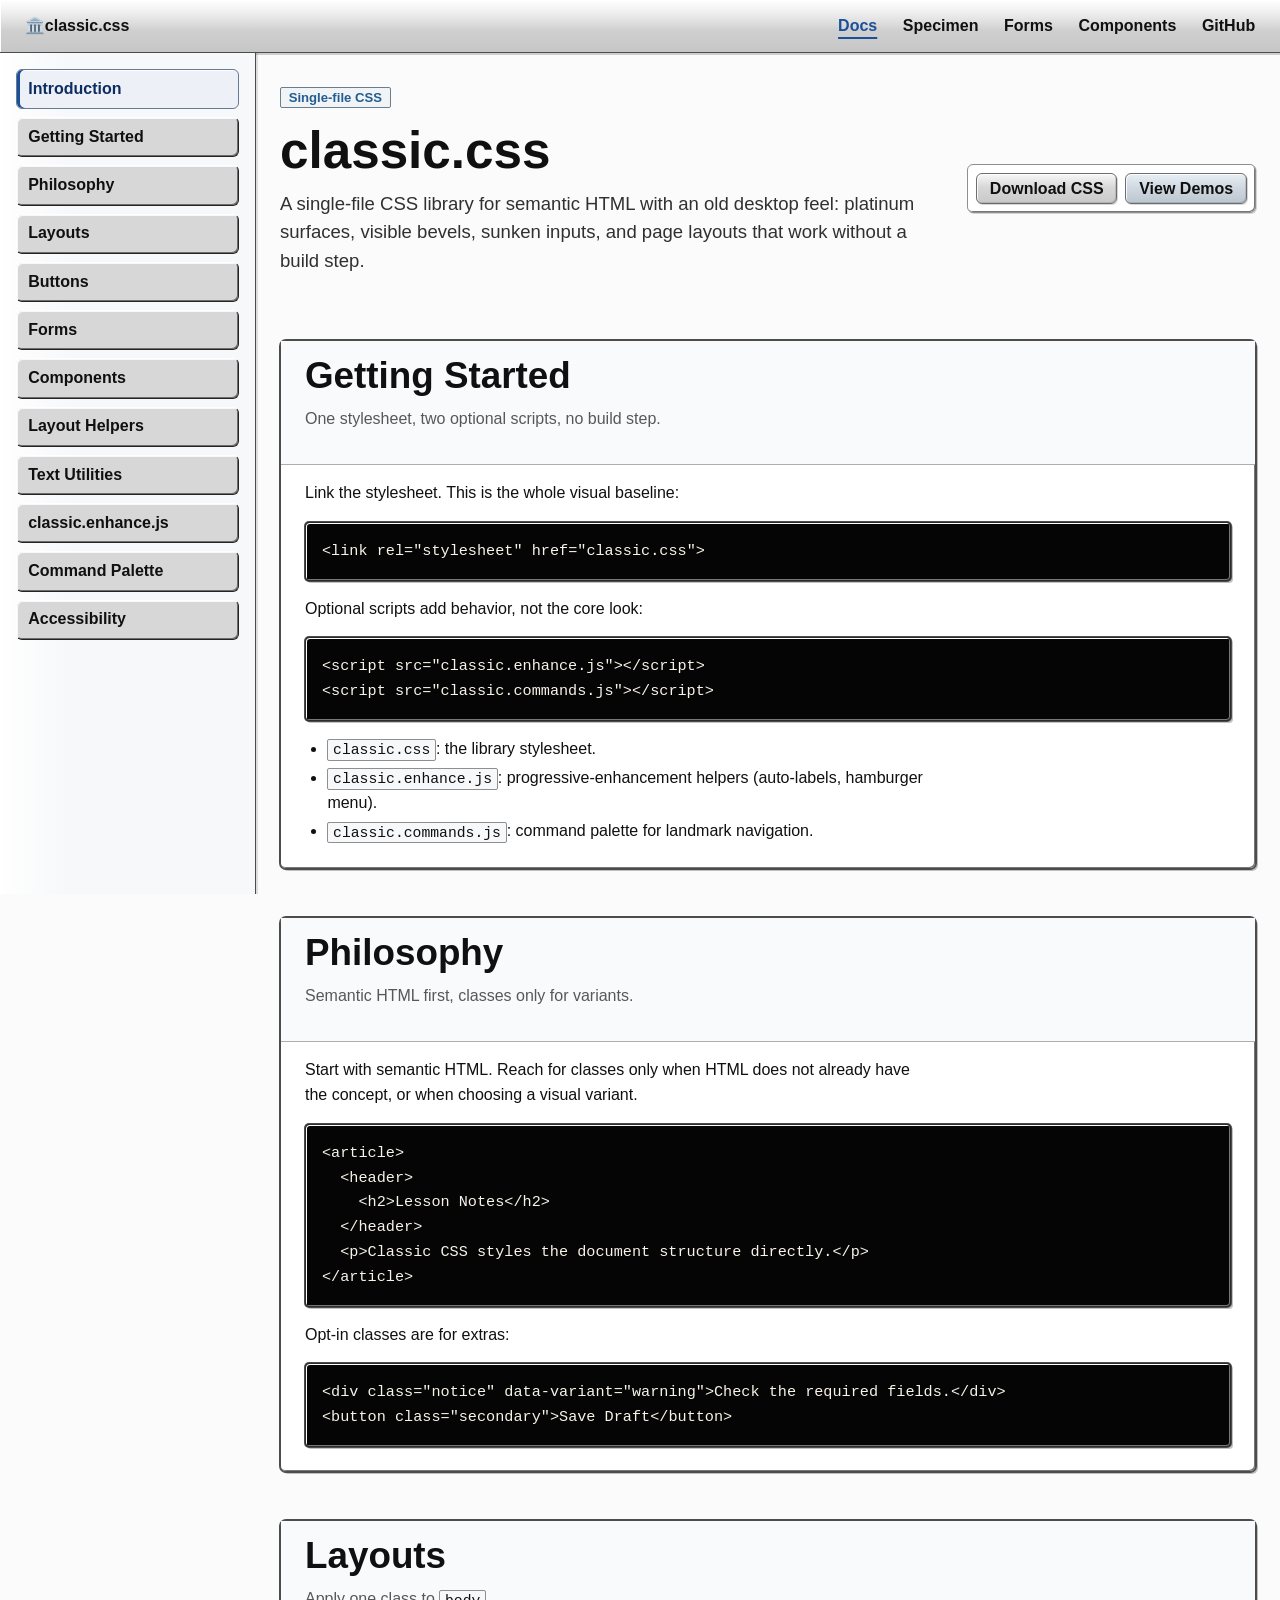
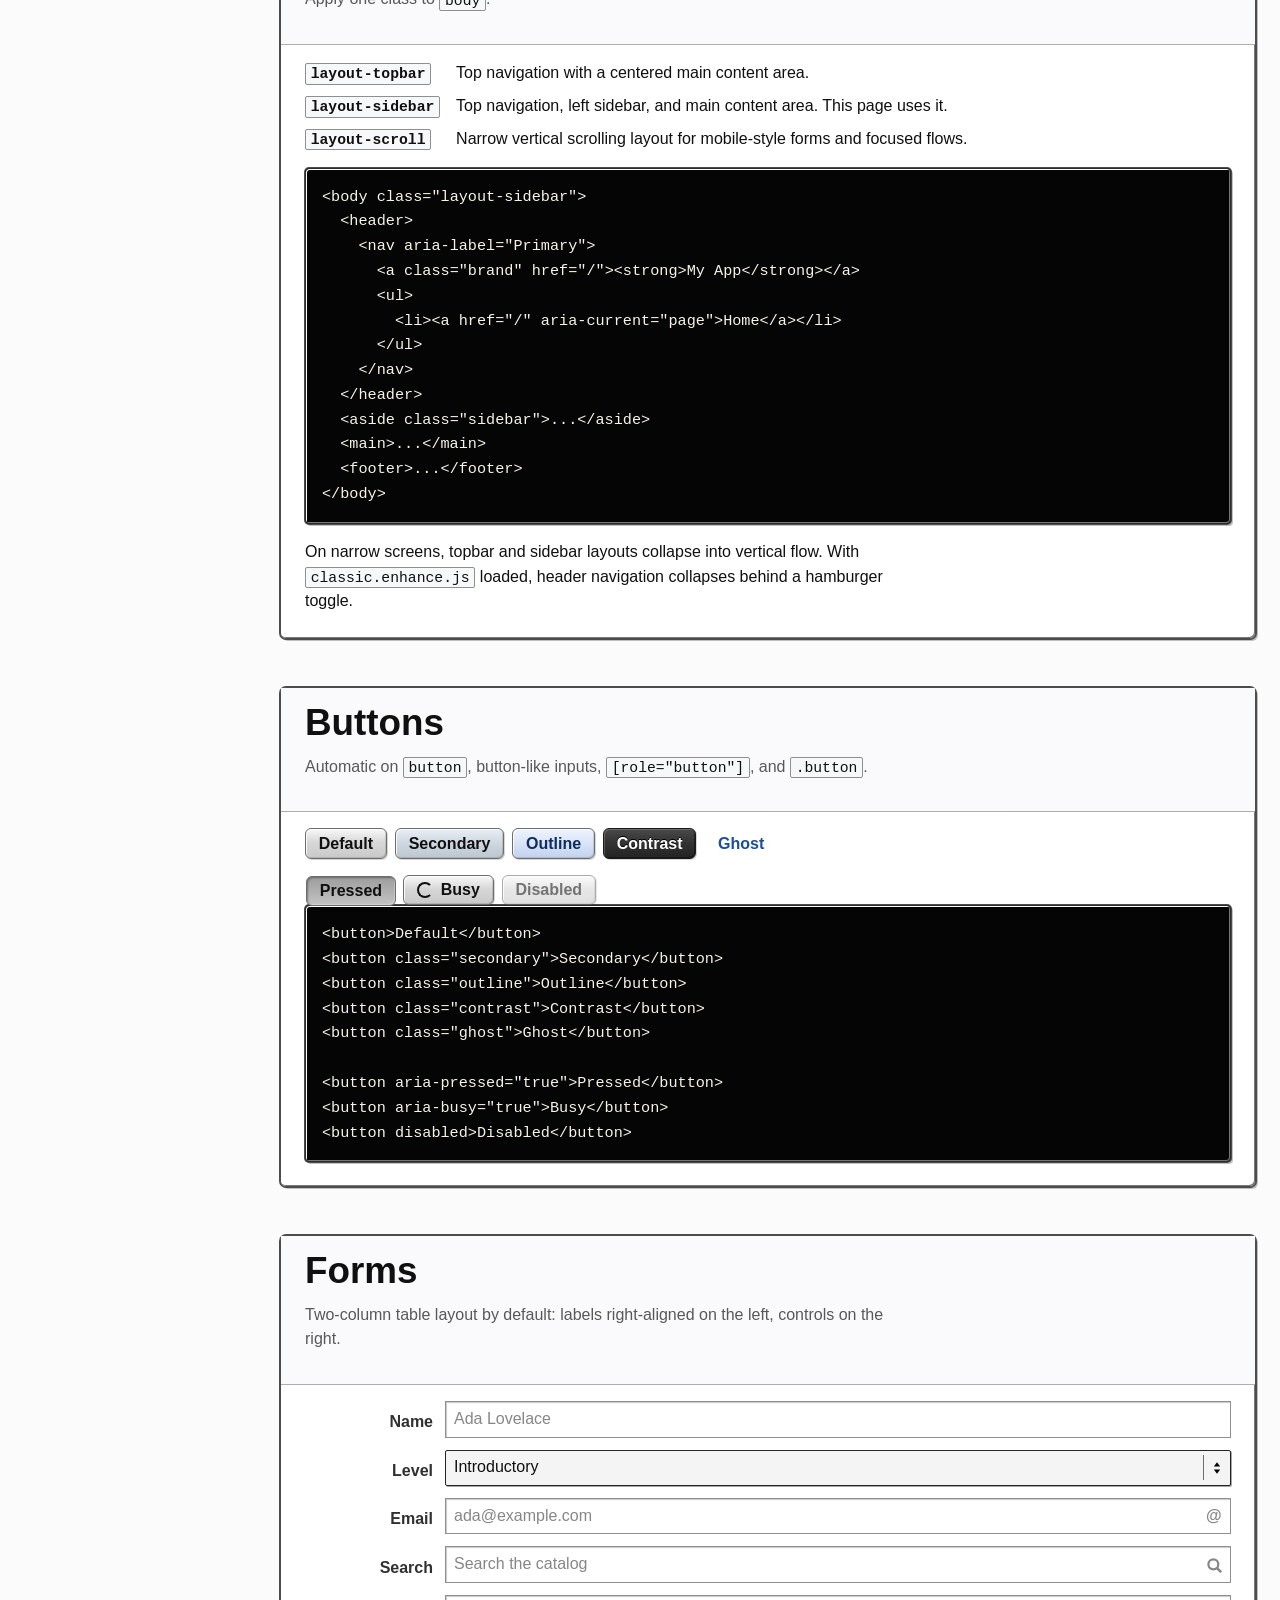
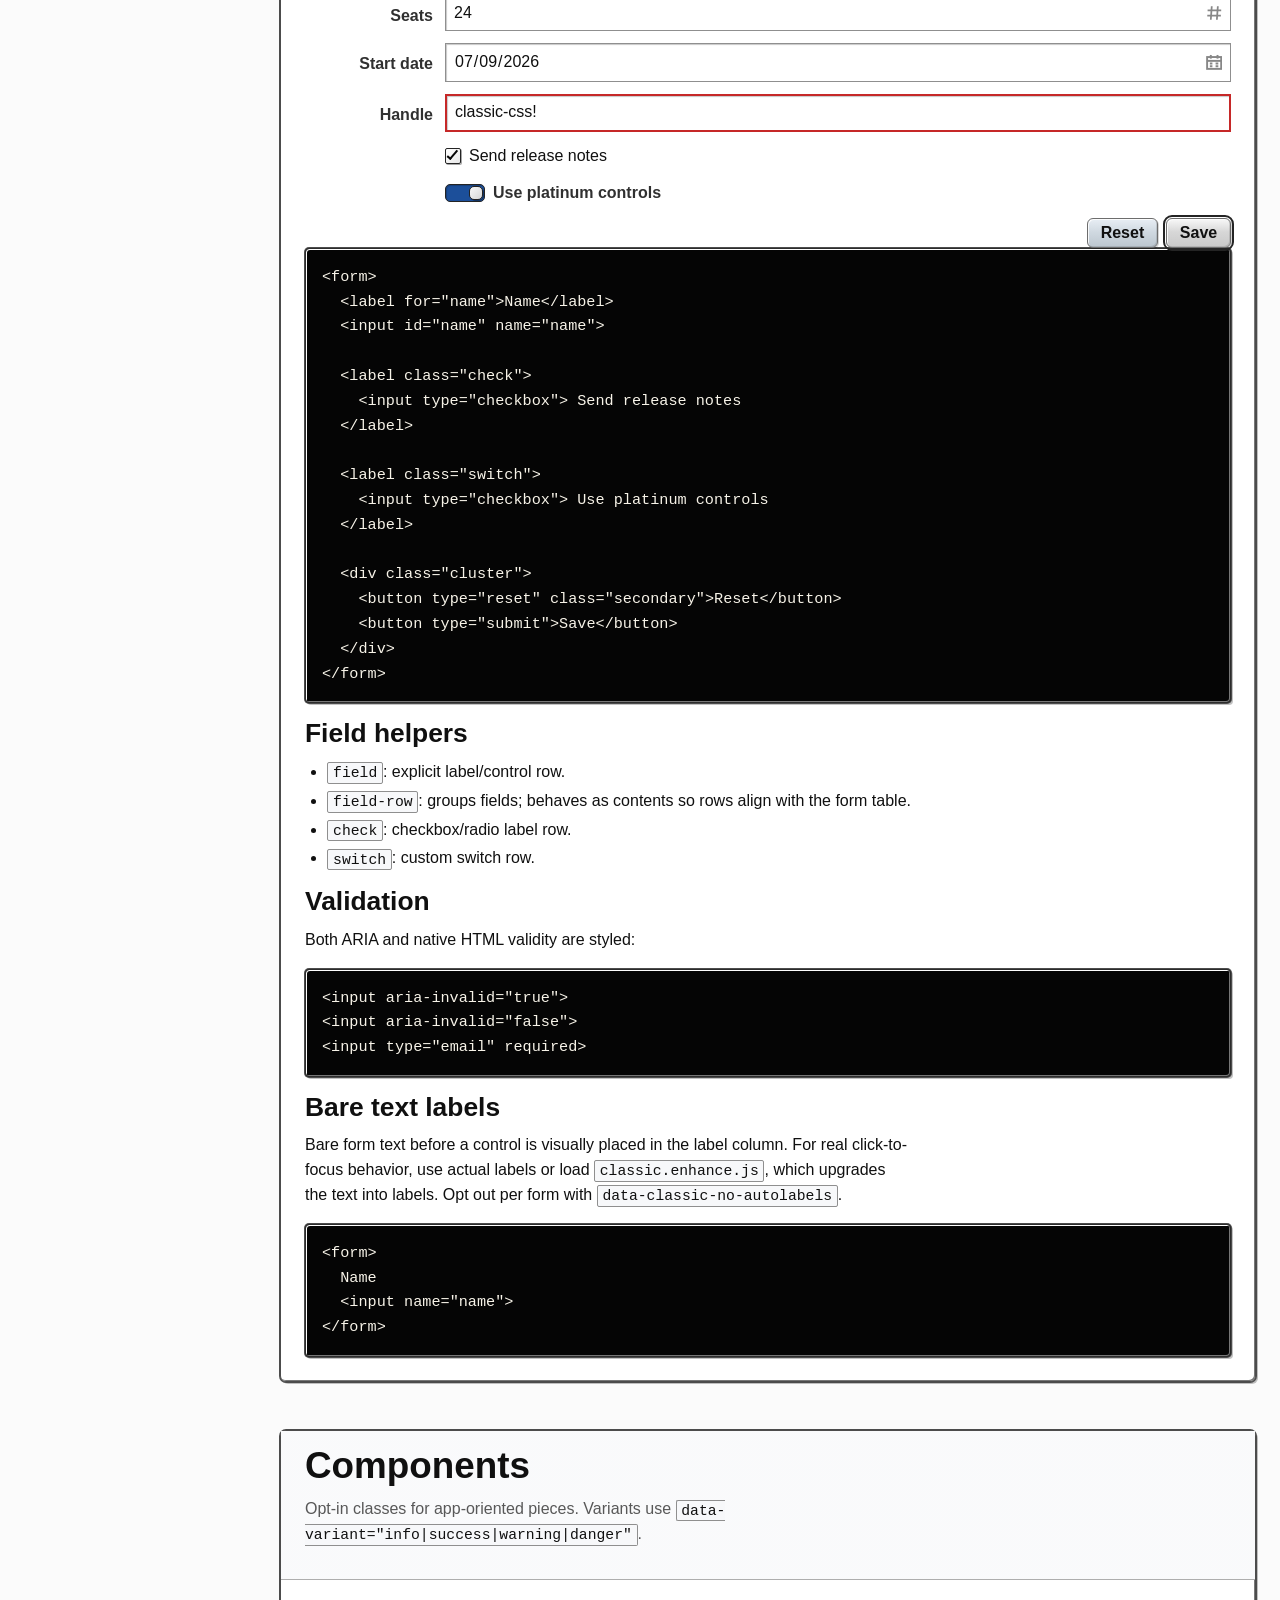
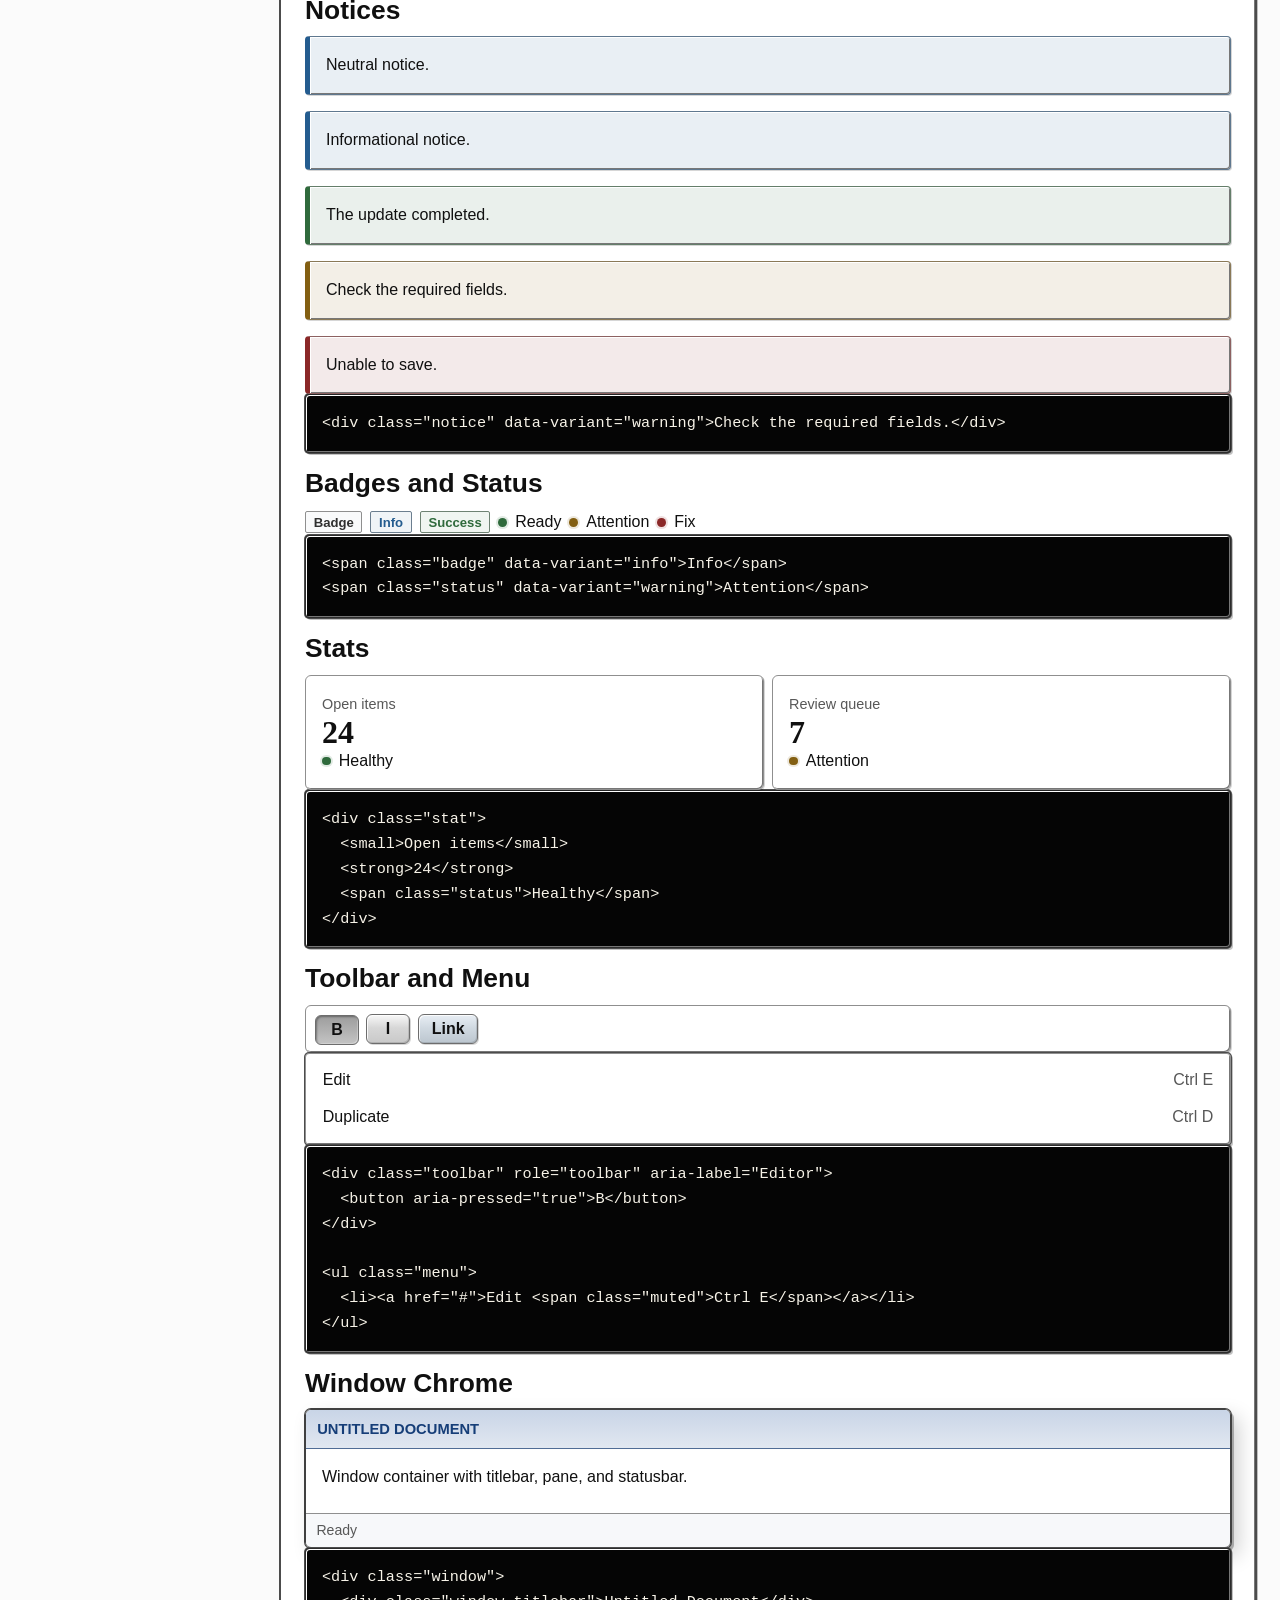
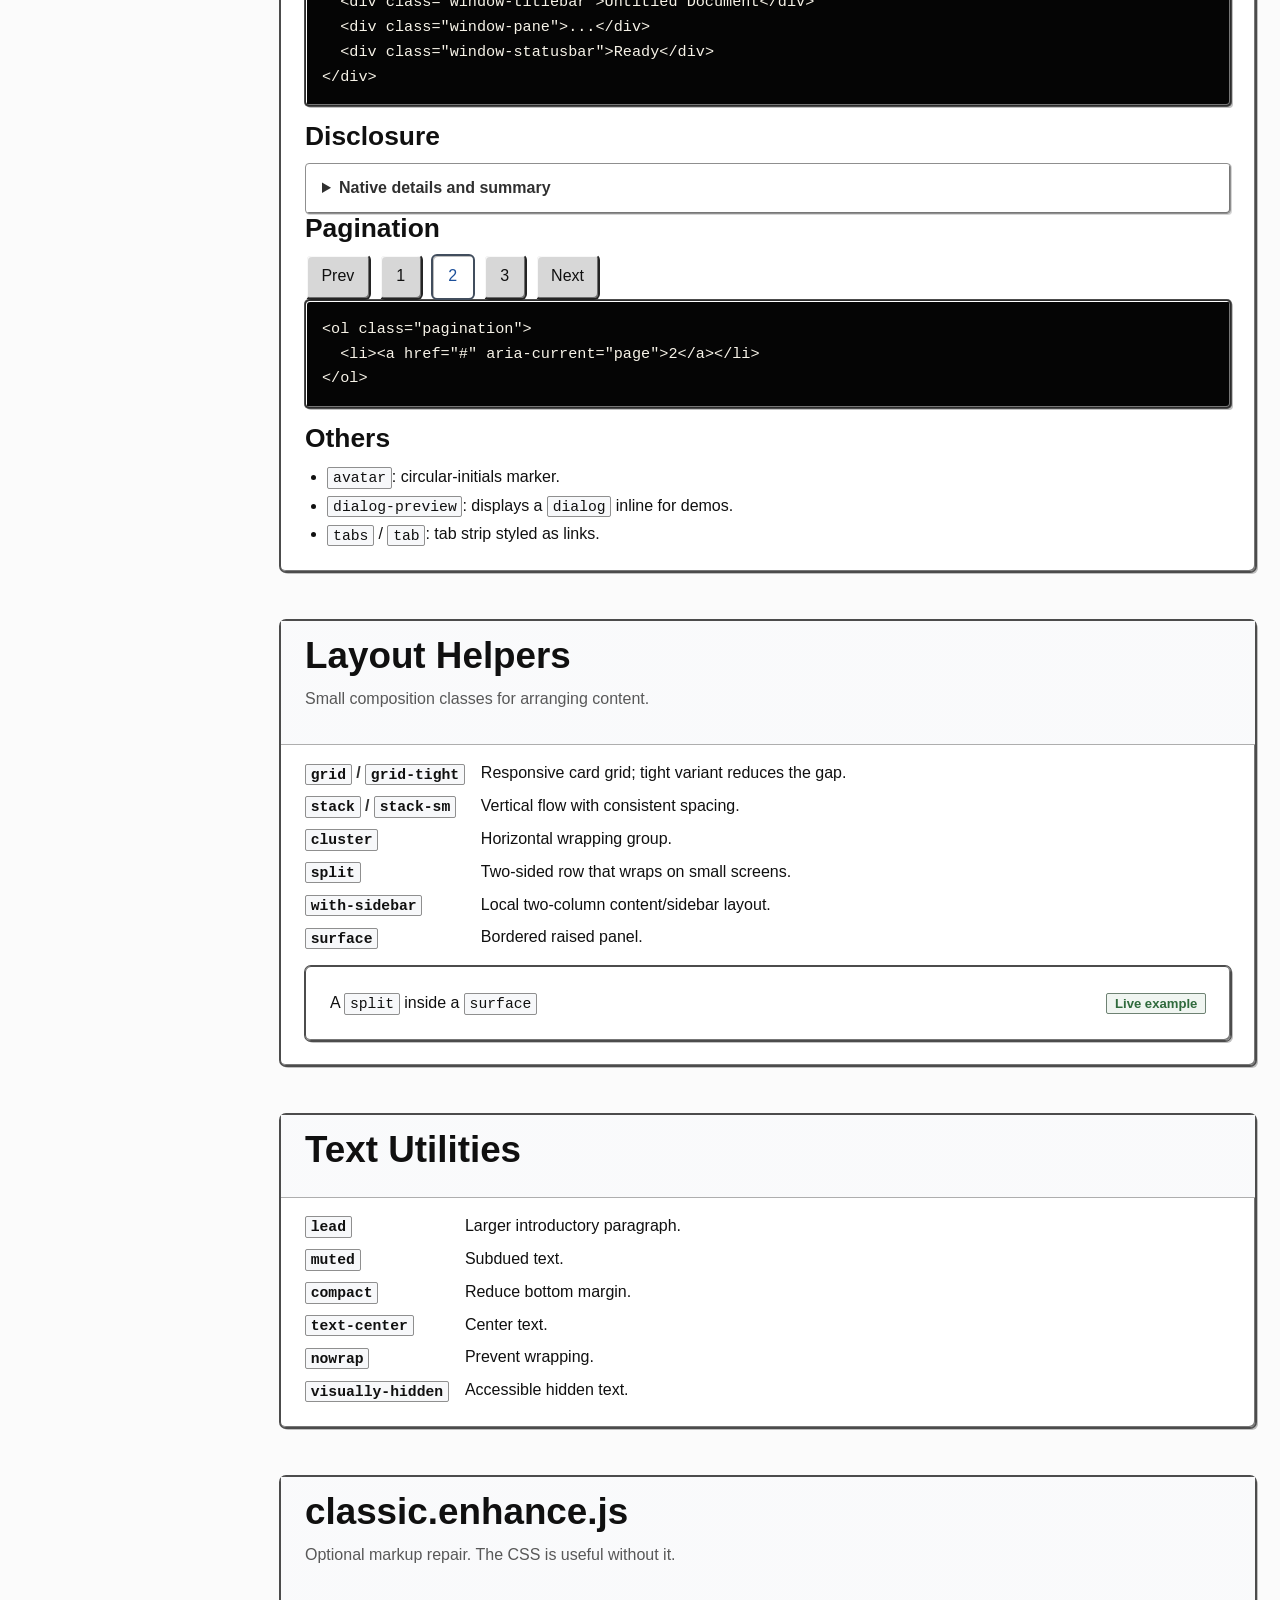
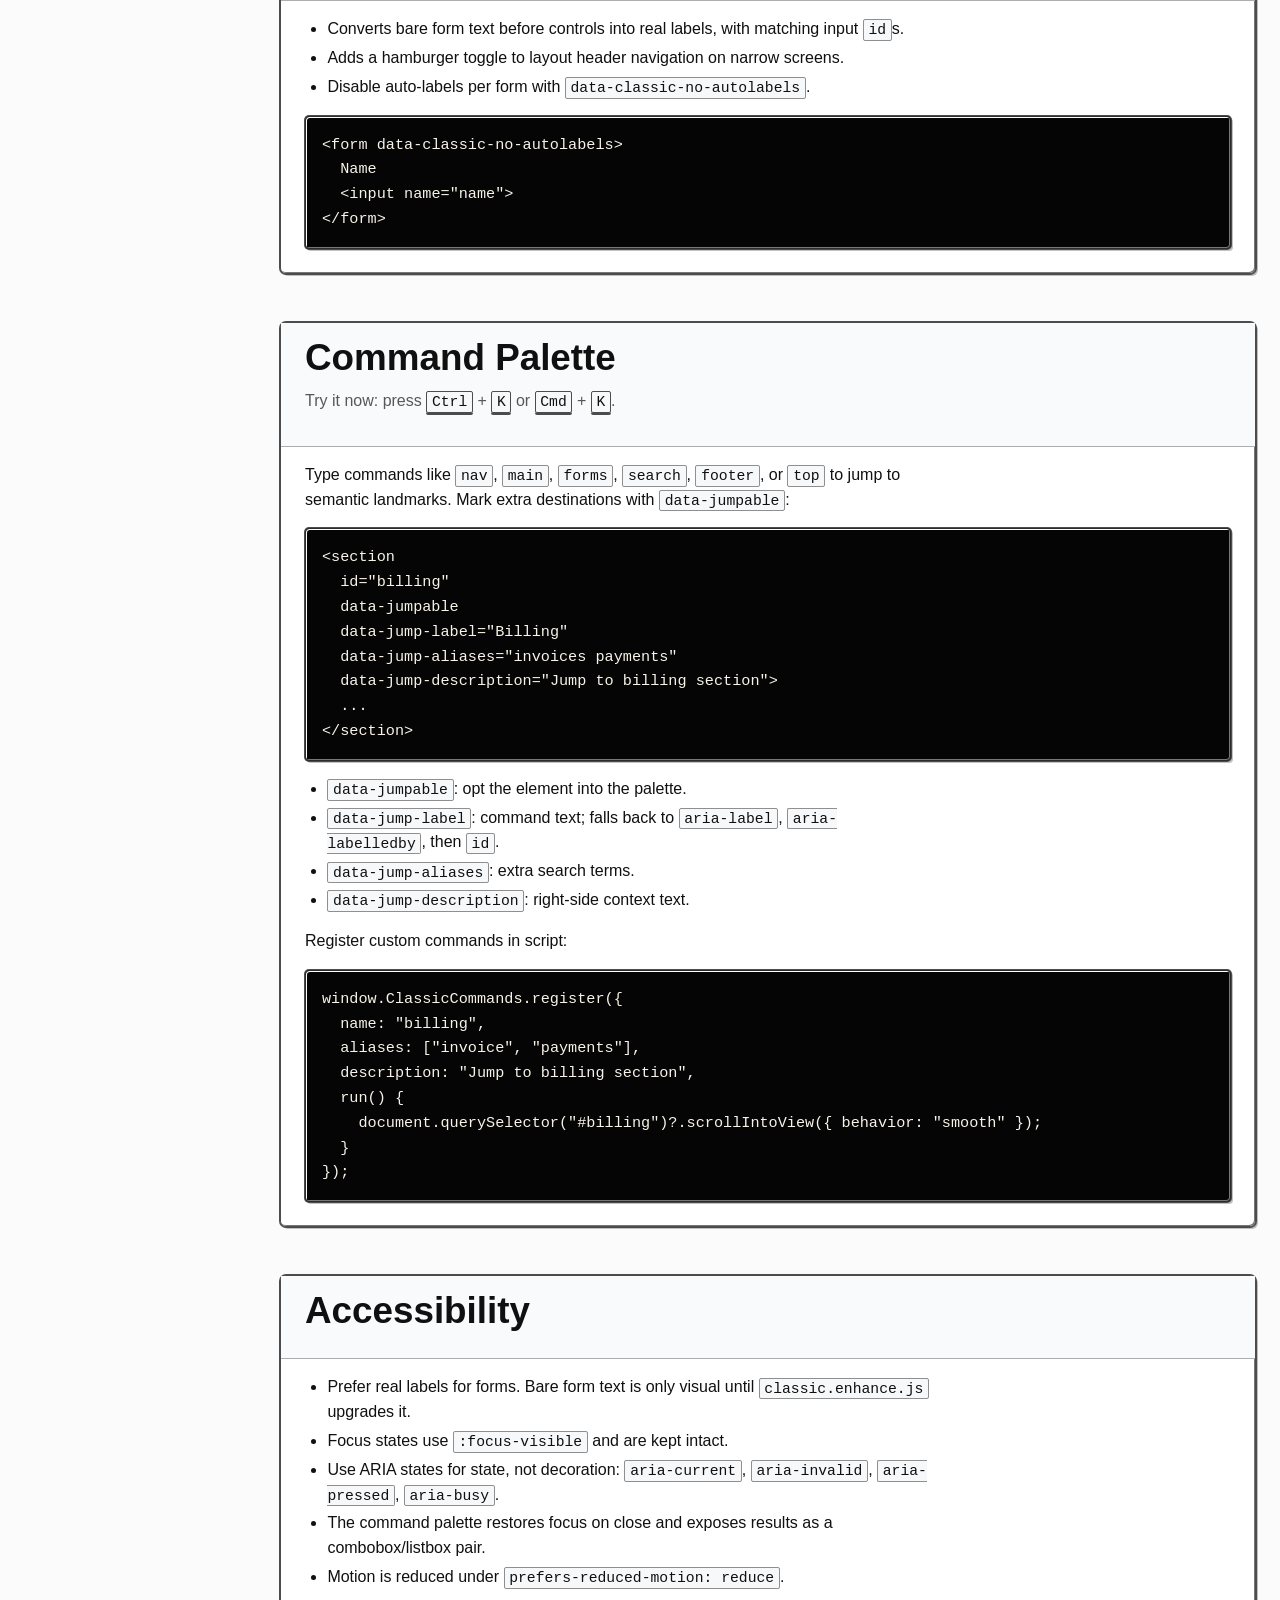
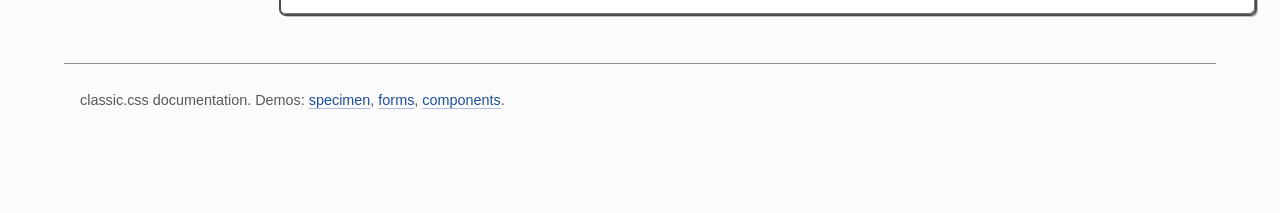
==== index.html @ 908dc692 "more form polish: button alignment + ring" ====
<!DOCTYPE html>
<html lang="en">
  <head>
    <meta charset="utf-8">
    <meta name="viewport" content="width=device-width, initial-scale=1">
    <title>classic.css - Documentation</title>
    <link rel="icon" href="data:image/svg+xml,<svg xmlns=%22http://www.w3.org/2000/svg%22 viewBox=%220 0 100 100%22><text y=%22.9em%22 font-size=%2290%22>🏛️</text></svg>">
    <link rel="stylesheet" href="classic.css">
  </head>
  <body class="layout-sidebar">
    <header>
      <nav aria-label="Primary">
        <a class="brand" href="index.html">🏛️ <strong>classic.css</strong></a>
        <ul>
          <li><a href="index.html" aria-current="page">Docs</a></li>
          <li><a href="demo/index.html">Specimen</a></li>
          <li><a href="demo/forms.html">Forms</a></li>
          <li><a href="demo/components.html">Components</a></li>
          <li><a href="https://github.com/msu/classic-css">GitHub</a></li>
        </ul>
      </nav>
    </header>

    <aside class="sidebar">
      <nav aria-label="Documentation sections">
        <ul>
          <li><a href="#intro-title" aria-current="page">Introduction</a></li>
          <li><a href="#getting-started">Getting Started</a></li>
          <li><a href="#philosophy">Philosophy</a></li>
          <li><a href="#layouts">Layouts</a></li>
          <li><a href="#buttons">Buttons</a></li>
          <li><a href="#forms">Forms</a></li>
          <li><a href="#components">Components</a></li>
          <li><a href="#helpers">Layout Helpers</a></li>
          <li><a href="#utilities">Text Utilities</a></li>
          <li><a href="#enhance">classic.enhance.js</a></li>
          <li><a href="#commands">Command Palette</a></li>
          <li><a href="#accessibility">Accessibility</a></li>
        </ul>
      </nav>
    </aside>

    <main>
      <section class="split" aria-labelledby="intro-title" data-jumpable data-jump-label="Introduction" data-jump-aliases="intro overview">
        <div>
          <p class="badge" data-variant="info">Single-file CSS</p>
          <h1 id="intro-title">classic.css</h1>
          <p class="lead">A single-file CSS library for semantic HTML with an old desktop feel: platinum surfaces, visible bevels, sunken inputs, and page layouts that work without a build step.</p>
        </div>
        <div class="toolbar" role="group" aria-label="Quick links">
          <a href="classic.css" class="button" download>Download CSS</a>
          <a href="demo/index.html" class="button secondary">View Demos</a>
        </div>
      </section>

      <article id="getting-started" data-jumpable data-jump-label="Getting started" data-jump-aliases="install usage setup">
        <header>
          <h2>Getting Started</h2>
          <p class="muted">One stylesheet, two optional scripts, no build step.</p>
        </header>
        <p>Link the stylesheet. This is the whole visual baseline:</p>
        <pre><code>&lt;link rel="stylesheet" href="classic.css"&gt;</code></pre>
        <p>Optional scripts add behavior, not the core look:</p>
        <pre><code>&lt;script src="classic.enhance.js"&gt;&lt;/script&gt;
&lt;script src="classic.commands.js"&gt;&lt;/script&gt;</code></pre>
        <ul>
          <li><code>classic.css</code>: the library stylesheet.</li>
          <li><code>classic.enhance.js</code>: progressive-enhancement helpers (auto-labels, hamburger menu).</li>
          <li><code>classic.commands.js</code>: command palette for landmark navigation.</li>
        </ul>
      </article>

      <article id="philosophy" data-jumpable data-jump-label="Philosophy" data-jump-aliases="semantic markup goals">
        <header>
          <h2>Philosophy</h2>
          <p class="muted">Semantic HTML first, classes only for variants.</p>
        </header>
        <p>Start with semantic HTML. Reach for classes only when HTML does not already have the concept, or when choosing a visual variant.</p>
        <pre><code>&lt;article&gt;
  &lt;header&gt;
    &lt;h2&gt;Lesson Notes&lt;/h2&gt;
  &lt;/header&gt;
  &lt;p&gt;Classic CSS styles the document structure directly.&lt;/p&gt;
&lt;/article&gt;</code></pre>
        <p>Opt-in classes are for extras:</p>
        <pre><code>&lt;div class="notice" data-variant="warning"&gt;Check the required fields.&lt;/div&gt;
&lt;button class="secondary"&gt;Save Draft&lt;/button&gt;</code></pre>
      </article>

      <article id="layouts" data-jumpable data-jump-label="Layouts" data-jump-aliases="topbar sidebar scroll shells">
        <header>
          <h2>Layouts</h2>
          <p class="muted">Apply one class to <code>body</code>.</p>
        </header>
        <dl>
          <dt><code>layout-topbar</code></dt>
          <dd>Top navigation with a centered main content area.</dd>
          <dt><code>layout-sidebar</code></dt>
          <dd>Top navigation, left sidebar, and main content area. This page uses it.</dd>
          <dt><code>layout-scroll</code></dt>
          <dd>Narrow vertical scrolling layout for mobile-style forms and focused flows.</dd>
        </dl>
        <pre><code>&lt;body class="layout-sidebar"&gt;
  &lt;header&gt;
    &lt;nav aria-label="Primary"&gt;
      &lt;a class="brand" href="/"&gt;&lt;strong&gt;My App&lt;/strong&gt;&lt;/a&gt;
      &lt;ul&gt;
        &lt;li&gt;&lt;a href="/" aria-current="page"&gt;Home&lt;/a&gt;&lt;/li&gt;
      &lt;/ul&gt;
    &lt;/nav&gt;
  &lt;/header&gt;
  &lt;aside class="sidebar"&gt;...&lt;/aside&gt;
  &lt;main&gt;...&lt;/main&gt;
  &lt;footer&gt;...&lt;/footer&gt;
&lt;/body&gt;</code></pre>
        <p>On narrow screens, topbar and sidebar layouts collapse into vertical flow. With <code>classic.enhance.js</code> loaded, header navigation collapses behind a hamburger toggle.</p>
      </article>

      <article id="buttons" data-jumpable data-jump-label="Buttons" data-jump-aliases="button variants states">
        <header>
          <h2>Buttons</h2>
          <p class="muted">Automatic on <code>button</code>, button-like inputs, <code>[role="button"]</code>, and <code>.button</code>.</p>
        </header>
        <div class="stack">
          <div class="cluster">
            <button type="button">Default</button>
            <button type="button" class="secondary">Secondary</button>
            <button type="button" class="outline">Outline</button>
            <button type="button" class="contrast">Contrast</button>
            <button type="button" class="ghost">Ghost</button>
          </div>
          <div class="cluster">
            <button type="button" aria-pressed="true">Pressed</button>
            <button type="button" aria-busy="true">Busy</button>
            <button type="button" disabled>Disabled</button>
          </div>
        </div>
        <pre><code>&lt;button&gt;Default&lt;/button&gt;
&lt;button class="secondary"&gt;Secondary&lt;/button&gt;
&lt;button class="outline"&gt;Outline&lt;/button&gt;
&lt;button class="contrast"&gt;Contrast&lt;/button&gt;
&lt;button class="ghost"&gt;Ghost&lt;/button&gt;

&lt;button aria-pressed="true"&gt;Pressed&lt;/button&gt;
&lt;button aria-busy="true"&gt;Busy&lt;/button&gt;
&lt;button disabled&gt;Disabled&lt;/button&gt;</code></pre>
      </article>

      <article id="forms" data-jumpable data-jump-label="Forms" data-jump-aliases="inputs labels validation">
        <header>
          <h2>Forms</h2>
          <p class="muted">Two-column table layout by default: labels right-aligned on the left, controls on the right.</p>
        </header>
        <form action="#" method="get">
          <label for="doc-name">Name</label>
          <input id="doc-name" name="doc-name" type="text" placeholder="Ada Lovelace">

          <label for="doc-level">Level</label>
          <select id="doc-level" name="doc-level">
            <option>Introductory</option>
            <option>Advanced</option>
          </select>

          <label for="doc-email">Email</label>
          <input id="doc-email" name="doc-email" type="email" placeholder="ada@example.com">

          <label for="doc-search">Search</label>
          <input id="doc-search" name="doc-search" type="search" placeholder="Search the catalog">

          <label for="doc-seats">Seats</label>
          <input id="doc-seats" name="doc-seats" type="number" min="1" max="120" value="24">

          <label for="doc-start">Start date</label>
          <input id="doc-start" name="doc-start" type="date" value="2026-07-09">

          <label for="doc-handle">Handle</label>
          <input id="doc-handle" name="doc-handle" type="text" value="classic-css!" aria-invalid="true">

          <label class="check">
            <input type="checkbox" checked>
            Send release notes
          </label>

          <label class="switch">
            <input type="checkbox" checked>
            Use platinum controls
          </label>

          <div class="cluster">
            <button type="reset" class="secondary">Reset</button>
            <button type="submit">Save</button>
          </div>
        </form>
        <pre><code>&lt;form&gt;
  &lt;label for="name"&gt;Name&lt;/label&gt;
  &lt;input id="name" name="name"&gt;

  &lt;label class="check"&gt;
    &lt;input type="checkbox"&gt; Send release notes
  &lt;/label&gt;

  &lt;label class="switch"&gt;
    &lt;input type="checkbox"&gt; Use platinum controls
  &lt;/label&gt;

  &lt;div class="cluster"&gt;
    &lt;button type="reset" class="secondary"&gt;Reset&lt;/button&gt;
    &lt;button type="submit"&gt;Save&lt;/button&gt;
  &lt;/div&gt;
&lt;/form&gt;</code></pre>
        <h3>Field helpers</h3>
        <ul>
          <li><code>field</code>: explicit label/control row.</li>
          <li><code>field-row</code>: groups fields; behaves as contents so rows align with the form table.</li>
          <li><code>check</code>: checkbox/radio label row.</li>
          <li><code>switch</code>: custom switch row.</li>
        </ul>
        <h3>Validation</h3>
        <p>Both ARIA and native HTML validity are styled:</p>
        <pre><code>&lt;input aria-invalid="true"&gt;
&lt;input aria-invalid="false"&gt;
&lt;input type="email" required&gt;</code></pre>
        <h3>Bare text labels</h3>
        <p>Bare form text before a control is visually placed in the label column. For real click-to-focus behavior, use actual labels or load <code>classic.enhance.js</code>, which upgrades the text into labels. Opt out per form with <code>data-classic-no-autolabels</code>.</p>
        <pre><code>&lt;form&gt;
  Name
  &lt;input name="name"&gt;
&lt;/form&gt;</code></pre>
      </article>

      <article id="components" data-jumpable data-jump-label="Components" data-jump-aliases="notices badges menus windows">
        <header>
          <h2>Components</h2>
          <p class="muted">Opt-in classes for app-oriented pieces. Variants use <code>data-variant="info|success|warning|danger"</code>.</p>
        </header>

        <h3>Notices</h3>
        <div class="stack">
          <div class="notice">Neutral notice.</div>
          <div class="notice" data-variant="info">Informational notice.</div>
          <div class="notice" data-variant="success">The update completed.</div>
          <div class="notice" data-variant="warning">Check the required fields.</div>
          <div class="notice" data-variant="danger">Unable to save.</div>
        </div>
        <pre><code>&lt;div class="notice" data-variant="warning"&gt;Check the required fields.&lt;/div&gt;</code></pre>

        <h3>Badges and Status</h3>
        <div class="cluster">
          <span class="badge">Badge</span>
          <span class="badge" data-variant="info">Info</span>
          <span class="badge" data-variant="success">Success</span>
          <span class="status">Ready</span>
          <span class="status" data-variant="warning">Attention</span>
          <span class="status" data-variant="danger">Fix</span>
        </div>
        <pre><code>&lt;span class="badge" data-variant="info"&gt;Info&lt;/span&gt;
&lt;span class="status" data-variant="warning"&gt;Attention&lt;/span&gt;</code></pre>

        <h3>Stats</h3>
        <div class="grid grid-tight">
          <div class="stat">
            <small>Open items</small>
            <strong>24</strong>
            <span class="status">Healthy</span>
          </div>
          <div class="stat">
            <small>Review queue</small>
            <strong>7</strong>
            <span class="status" data-variant="warning">Attention</span>
          </div>
        </div>
        <pre><code>&lt;div class="stat"&gt;
  &lt;small&gt;Open items&lt;/small&gt;
  &lt;strong&gt;24&lt;/strong&gt;
  &lt;span class="status"&gt;Healthy&lt;/span&gt;
&lt;/div&gt;</code></pre>

        <h3>Toolbar and Menu</h3>
        <div class="toolbar" role="toolbar" aria-label="Example toolbar">
          <button type="button" aria-pressed="true">B</button>
          <button type="button">I</button>
          <button type="button" class="secondary">Link</button>
        </div>
        <ul class="menu">
          <li><a href="#components">Edit <span class="muted">Ctrl E</span></a></li>
          <li><a href="#components">Duplicate <span class="muted">Ctrl D</span></a></li>
        </ul>
        <pre><code>&lt;div class="toolbar" role="toolbar" aria-label="Editor"&gt;
  &lt;button aria-pressed="true"&gt;B&lt;/button&gt;
&lt;/div&gt;

&lt;ul class="menu"&gt;
  &lt;li&gt;&lt;a href="#"&gt;Edit &lt;span class="muted"&gt;Ctrl E&lt;/span&gt;&lt;/a&gt;&lt;/li&gt;
&lt;/ul&gt;</code></pre>

        <h3>Window Chrome</h3>
        <div class="window">
          <div class="window-titlebar">Untitled Document</div>
          <div class="window-pane">
            <p class="compact">Window container with titlebar, pane, and statusbar.</p>
          </div>
          <div class="window-statusbar">Ready</div>
        </div>
        <pre><code>&lt;div class="window"&gt;
  &lt;div class="window-titlebar"&gt;Untitled Document&lt;/div&gt;
  &lt;div class="window-pane"&gt;...&lt;/div&gt;
  &lt;div class="window-statusbar"&gt;Ready&lt;/div&gt;
&lt;/div&gt;</code></pre>

        <h3>Disclosure</h3>
        <details>
          <summary>Native details and summary</summary>
          <p>No classes needed.</p>
        </details>

        <h3>Pagination</h3>
        <nav aria-label="Pagination example">
          <ol class="pagination">
            <li><a href="#components">Prev</a></li>
            <li><a href="#components">1</a></li>
            <li><a href="#components" aria-current="page">2</a></li>
            <li><a href="#components">3</a></li>
            <li><a href="#components">Next</a></li>
          </ol>
        </nav>
        <pre><code>&lt;ol class="pagination"&gt;
  &lt;li&gt;&lt;a href="#" aria-current="page"&gt;2&lt;/a&gt;&lt;/li&gt;
&lt;/ol&gt;</code></pre>

        <h3>Others</h3>
        <ul>
          <li><code>avatar</code>: circular-initials marker.</li>
          <li><code>dialog-preview</code>: displays a <code>dialog</code> inline for demos.</li>
          <li><code>tabs</code> / <code>tab</code>: tab strip styled as links.</li>
        </ul>
      </article>

      <article id="helpers" data-jumpable data-jump-label="Layout helpers" data-jump-aliases="grid stack cluster split surface">
        <header>
          <h2>Layout Helpers</h2>
          <p class="muted">Small composition classes for arranging content.</p>
        </header>
        <dl>
          <dt><code>grid</code> / <code>grid-tight</code></dt>
          <dd>Responsive card grid; tight variant reduces the gap.</dd>
          <dt><code>stack</code> / <code>stack-sm</code></dt>
          <dd>Vertical flow with consistent spacing.</dd>
          <dt><code>cluster</code></dt>
          <dd>Horizontal wrapping group.</dd>
          <dt><code>split</code></dt>
          <dd>Two-sided row that wraps on small screens.</dd>
          <dt><code>with-sidebar</code></dt>
          <dd>Local two-column content/sidebar layout.</dd>
          <dt><code>surface</code></dt>
          <dd>Bordered raised panel.</dd>
        </dl>
        <div class="split surface">
          <span>A <code>split</code> inside a <code>surface</code></span>
          <span class="badge" data-variant="success">Live example</span>
        </div>
      </article>

      <article id="utilities" data-jumpable data-jump-label="Text utilities" data-jump-aliases="lead muted compact hidden">
        <header>
          <h2>Text Utilities</h2>
        </header>
        <dl>
          <dt><code>lead</code></dt>
          <dd>Larger introductory paragraph.</dd>
          <dt><code>muted</code></dt>
          <dd>Subdued text.</dd>
          <dt><code>compact</code></dt>
          <dd>Reduce bottom margin.</dd>
          <dt><code>text-center</code></dt>
          <dd>Center text.</dd>
          <dt><code>nowrap</code></dt>
          <dd>Prevent wrapping.</dd>
          <dt><code>visually-hidden</code></dt>
          <dd>Accessible hidden text.</dd>
        </dl>
      </article>

      <article id="enhance" data-jumpable data-jump-label="Enhance script" data-jump-aliases="autolabels hamburger enhance">
        <header>
          <h2>classic.enhance.js</h2>
          <p class="muted">Optional markup repair. The CSS is useful without it.</p>
        </header>
        <ul>
          <li>Converts bare form text before controls into real labels, with matching input <code>id</code>s.</li>
          <li>Adds a hamburger toggle to layout header navigation on narrow screens.</li>
          <li>Disable auto-labels per form with <code>data-classic-no-autolabels</code>.</li>
        </ul>
        <pre><code>&lt;form data-classic-no-autolabels&gt;
  Name
  &lt;input name="name"&gt;
&lt;/form&gt;</code></pre>
      </article>

      <article id="commands" data-jumpable data-jump-label="Command palette" data-jump-aliases="ctrl+k jump commands">
        <header>
          <h2>Command Palette</h2>
          <p class="muted">Try it now: press <kbd>Ctrl</kbd> + <kbd>K</kbd> or <kbd>Cmd</kbd> + <kbd>K</kbd>.</p>
        </header>
        <p>Type commands like <code>nav</code>, <code>main</code>, <code>forms</code>, <code>search</code>, <code>footer</code>, or <code>top</code> to jump to semantic landmarks. Mark extra destinations with <code>data-jumpable</code>:</p>
        <pre><code>&lt;section
  id="billing"
  data-jumpable
  data-jump-label="Billing"
  data-jump-aliases="invoices payments"
  data-jump-description="Jump to billing section"&gt;
  ...
&lt;/section&gt;</code></pre>
        <ul>
          <li><code>data-jumpable</code>: opt the element into the palette.</li>
          <li><code>data-jump-label</code>: command text; falls back to <code>aria-label</code>, <code>aria-labelledby</code>, then <code>id</code>.</li>
          <li><code>data-jump-aliases</code>: extra search terms.</li>
          <li><code>data-jump-description</code>: right-side context text.</li>
        </ul>
        <p>Register custom commands in script:</p>
        <pre><code>window.ClassicCommands.register({
  name: "billing",
  aliases: ["invoice", "payments"],
  description: "Jump to billing section",
  run() {
    document.querySelector("#billing")?.scrollIntoView({ behavior: "smooth" });
  }
});</code></pre>
      </article>

      <article id="accessibility" data-jumpable data-jump-label="Accessibility" data-jump-aliases="aria focus motion">
        <header>
          <h2>Accessibility</h2>
        </header>
        <ul>
          <li>Prefer real labels for forms. Bare form text is only visual until <code>classic.enhance.js</code> upgrades it.</li>
          <li>Focus states use <code>:focus-visible</code> and are kept intact.</li>
          <li>Use ARIA states for state, not decoration: <code>aria-current</code>, <code>aria-invalid</code>, <code>aria-pressed</code>, <code>aria-busy</code>.</li>
          <li>The command palette restores focus on close and exposes results as a combobox/listbox pair.</li>
          <li>Motion is reduced under <code>prefers-reduced-motion: reduce</code>.</li>
        </ul>
      </article>
    </main>

    <footer>
      <small>classic.css documentation. Demos: <a href="demo/index.html">specimen</a>, <a href="demo/forms.html">forms</a>, <a href="demo/components.html">components</a>.</small>
    </footer>

    <script src="classic.enhance.js"></script>
    <script src="classic.commands.js"></script>
  </body>
</html>
---- classic.css ----
/* Cascade order: browser cleanup, design tokens, semantic defaults, layout shells, components, utilities. */
@layer reset, theme, base, layout, components, utilities;

@layer reset {

    /* Box model and media defaults */
    *,
    *::before,
    *::after {
        box-sizing: border-box;
    }

    html {
        min-height: 100%;
        text-size-adjust: 100%;
    }

    body {
        min-height: 100vh;
        margin: 0;
    }

    img,
    picture,
    svg,
    video,
    canvas {
        display: block;
        max-width: 100%;
    }

    input,
    button,
    textarea,
    select {
        font: inherit;
    }

    button,
    summary,
    select,
    input[type="checkbox"],
    input[type="radio"],
    input[type="range"] {
        cursor: pointer;
    }

    /* Jump targets leave room around classic page chrome. */
    :target {
        scroll-margin-block: 6rem;
    }

    [data-jumpable] {
        scroll-margin-block: 6rem;
    }
}

@layer theme {
    :root {
        color-scheme: light;

        /* Typography */
        --font-sans: "Segoe UI", Tahoma, Arial, sans-serif;
        --font-serif: "Palatino Linotype", Palatino, "Book Antiqua", serif;
        --font-mono: "SFMono-Regular", Consolas, "Liberation Mono", Menlo, monospace;

        /* Core surfaces and text */
        --background: #fbfbfb;
        --background-accent: #f0f1f2;
        --surface: #ffffff;
        --surface-2: #f7f8fa;
        --surface-3: #eef1f4;
        --text: #101010;
        --muted: #585858;
        --muted-strong: #303030;
        --border: #8f8f8f;
        --border-strong: #4c4c4c;

        /* Semantic accents */
        --primary: #1c4f9a;
        --primary-hover: #143f80;
        --primary-active: #0d2d61;
        --primary-text: #ffffff;
        --accent: #8a3a24;
        --accent-soft: #ece0d8;
        --success: #2f6a3c;
        --warning: #835f12;
        --danger: #8b2828;
        --info: #245c8f;

        /* Classic bevel chrome */
        --highlight: #ffffff;
        --lowlight: #777777;
        --button-face: #d7d7d7;
        --button-face-light: #f8f8f8;
        --button-face-hover: #e4e4e4;
        --button-face-mid: #c9c9c9;
        --button-face-dark: #9d9d9d;
        --button-edge: #242424;
        --button-groove: #6d6d6d;
        --button-secondary-face: #c9d1d8;
        --button-secondary-face-hover: #d7e0e7;
        --button-secondary-face-pressed: #b7c0c8;
        --button-secondary-edge: #4d5963;
        --button-secondary-highlight: #f7fbff;
        --button-blue-face: #dce7fb;
        --button-blue-mid: #9db7e3;
        --button-blue-dark: #5b7eb8;
        --terminal-bg: #050505;
        --terminal-border: #2c2c2c;
        --terminal-text: #f7f3e8;

        /* Interaction and elevation */
        --focus: #1c4f9a;
        --invalid: #c62828;
        --valid: #2e7d32;
        --selection: rgba(28, 79, 154, 0.18);
        --shadow-color: rgba(0, 0, 0, 0.28);
        --shadow-tight:
            1px 1px 0 var(--highlight) inset,
            -1px -1px 0 var(--lowlight) inset,
            1px 1px 0 rgba(0, 0, 0, 0.16);
        --shadow-raised:
            1px 1px 0 var(--highlight) inset,
            -1px -1px 0 var(--lowlight) inset,
            0 0 0 1px var(--border-strong),
            2px 2px 0 rgba(0, 0, 0, 0.24);
        --shadow-pressed:
            1px 1px 2px rgba(0, 0, 0, 0.44) inset,
            -1px -1px 0 var(--highlight) inset;

        /* Radii */
        --radius-1: 2px;
        --radius-2: 4px;
        --radius-3: 6px;
        --radius-4: 10px;

        /* Spacing scale */
        --space-1: 0.25rem;
        --space-2: 0.5rem;
        --space-3: 0.75rem;
        --space-4: 1rem;
        --space-5: 1.5rem;
        --space-6: 2rem;
        --space-7: 3rem;
        --space-8: 4rem;

        /* Layout and control dimensions */
        --container: 72rem;
        --container-narrow: 46rem;
        --container-wide: 88rem;
        --measure: 68ch;
        --control-height: 2.55rem;
        --line-height: 1.55;

        /* Elevation aliases for opt-in surfaces */
        --surface-elev-2: linear-gradient(180deg, color-mix(in srgb, var(--surface) 88%, var(--highlight)), var(--surface));
        --surface-elev-3: linear-gradient(180deg, color-mix(in srgb, var(--surface) 78%, var(--highlight)), var(--surface-2));
        --elev-border-2: var(--border-strong);
        --elev-border-3: color-mix(in srgb, var(--border-strong) 84%, #000000);
        --elev-shadow-2: var(--shadow-raised);
        --elev-shadow-3:
            1px 1px 0 var(--highlight) inset,
            -1px -1px 0 var(--lowlight) inset,
            0 0 0 1px var(--elev-border-3),
            3px 3px 0 rgba(0, 0, 0, 0.26),
            8px 8px 20px rgba(0, 0, 0, 0.18);
    }

}

@layer base {

    /* Page canvas */
    body {
        background: var(--background);
        color: var(--text);
        font-family: var(--font-sans);
        font-size: 1rem;
        line-height: var(--line-height);
        text-rendering: optimizeLegibility;
    }

    ::selection {
        background: var(--selection);
    }

    body>header,
    body>main,
    body>footer {
        width: min(100% - 2rem, var(--container));
        margin-inline: auto;
    }

    body>header {
        padding-block: var(--space-5) var(--space-4);
    }

    body>main {
        padding-block: var(--space-5) var(--space-7);
    }

    body>footer {
        border-top: 1px solid var(--border);
        color: var(--muted);
        padding-block: var(--space-5);
    }

    main>*+* {
        margin-top: var(--space-7);
    }

    /* Typography */
    h1,
    h2,
    h3,
    h4,
    h5,
    h6 {
        color: var(--text);
        font-family: var(--font-sans);
        font-weight: 700;
        letter-spacing: 0;
        line-height: 1.08;
        margin: 0 0 var(--space-3);
        text-wrap: balance;
    }

    h1 {
        font-size: 2.35rem;
    }

    h2 {
        font-size: 1.75rem;
    }

    h3 {
        font-size: 1.35rem;
    }

    h4 {
        font-size: 1.08rem;
    }

    h5,
    h6 {
        font-family: var(--font-sans);
        font-size: 1rem;
        text-transform: uppercase;
    }

    @media (min-width: 48rem) {

        h1 {
            font-size: 3.2rem;
            line-height: 1.04;
        }

        h2 {
            font-size: 2.3rem;
            line-height: 1.04;
        }

        h3 {
            font-size: 1.65rem;
        }

        h4 {
            font-size: 1.25rem;
        }
    }

    p,
    ol,
    ul,
    dl,
    blockquote,
    pre,
    table,
    figure {
        margin-block: 0 var(--space-4);
    }

    p,
    li,
    dd {
        max-width: var(--measure);
    }

    /* Inline text */
    a {
        color: var(--primary);
        text-decoration-color: color-mix(in srgb, var(--primary) 35%, transparent);
        text-decoration-thickness: 0.08em;
        text-underline-offset: 0.18em;
    }

    a:visited {
        color: color-mix(in srgb, var(--primary) 62%, var(--accent));
        text-decoration-color: color-mix(in srgb, var(--primary) 24%, var(--accent));
    }

    a:hover {
        color: var(--primary-hover);
        text-decoration-color: currentColor;
    }

    strong {
        color: var(--text);
        font-weight: 700;
    }

    small,
    figcaption {
        color: var(--muted);
        font-size: 0.9rem;
    }

    mark {
        background: var(--accent-soft);
        border-radius: var(--radius-1);
        color: var(--text);
        padding: 0.08em 0.22em;
    }

    hr {
        border: 0;
        border-top: 1px solid var(--border);
        margin-block: var(--space-6);
    }

    /* Blocks and code */
    blockquote {
        background: color-mix(in srgb, var(--surface) 84%, var(--accent-soft));
        border: 1px solid var(--border);
        border-left: 0.35rem solid var(--accent);
        border-radius: var(--radius-2);
        box-shadow: var(--shadow-tight);
        color: var(--muted-strong);
        padding: var(--space-4) var(--space-5);
    }

    blockquote :last-child {
        margin-bottom: 0;
    }

    code,
    kbd,
    samp {
        background: var(--surface-2);
        border: 1px solid var(--border);
        border-radius: var(--radius-1);
        color: var(--text);
        font-family: var(--font-mono);
        font-size: 0.92em;
        padding: 0.12em 0.32em;
    }

    kbd {
        border-color: var(--border-strong);
        box-shadow: 0 2px 0 var(--border-strong);
    }

    pre {
        background: var(--terminal-bg);
        border: 1px solid var(--terminal-border);
        border-radius: var(--radius-2);
        box-shadow: var(--shadow-raised);
        color: var(--terminal-text);
        line-height: 1.55;
        overflow: auto;
        padding: var(--space-4);
    }

    pre code {
        background: transparent;
        border: 0;
        color: inherit;
        font-size: 0.95em;
        padding: 0;
    }

    ul,
    ol {
        padding-left: 1.4rem;
    }

    /* Lists and data */
    li+li {
        margin-top: var(--space-1);
    }

    dl {
        display: grid;
        gap: var(--space-2) var(--space-4);
        grid-template-columns: max-content 1fr;
    }

    dt {
        color: var(--muted-strong);
        font-weight: 700;
    }

    dd {
        margin: 0;
    }

    table {
        border-collapse: collapse;
        display: block;
        overflow-x: auto;
        width: 100%;
    }

    th,
    td {
        border-bottom: 1px solid var(--border);
        padding: 0.7rem 0.8rem;
        text-align: left;
        vertical-align: top;
    }

    th {
        background: var(--surface-2);
        color: var(--muted-strong);
        font-size: 0.92rem;
        line-height: 1.3;
        padding-block: 0.9rem;
        text-transform: uppercase;
    }

    tbody tr:hover {
        background: color-mix(in srgb, var(--primary) 7%, transparent);
    }

    figure {
        margin-inline: 0;
    }

    figcaption {
        margin-top: var(--space-2);
    }
}

@layer layout {

    /* Page shells */
    body.layout-topbar,
    body.layout-sidebar,
    body.layout-scroll {
        min-height: 100vh;
    }

    body.layout-topbar {
        display: grid;
        grid-template-rows: auto 1fr auto;
    }

    /* Topbar shell */
    body.layout-topbar>header,
    body.layout-topbar>main,
    body.layout-topbar>footer,
    body.layout-sidebar>header,
    body.layout-sidebar>main,
    body.layout-sidebar>footer,
    body.layout-scroll>header,
    body.layout-scroll>main,
    body.layout-scroll>footer {
        margin-inline: 0;
        width: 100%;
    }

    body.layout-topbar>header,
    body.layout-sidebar>header,
    body.layout-scroll>header {
        background:
            linear-gradient(180deg, var(--highlight), transparent 58%),
            linear-gradient(180deg, #dddddd, #c6c6c6);
        border-bottom: 1px solid var(--border-strong);
        box-shadow:
            1px 1px 0 var(--highlight) inset,
            0 2px 0 rgba(0, 0, 0, 0.18);
        padding: var(--space-2) max(1rem, calc((100vw - var(--container-wide)) / 2));
        position: static;
        top: auto;
        z-index: auto;
    }

    body.layout-topbar>header>nav,
    body.layout-sidebar>header>nav,
    body.layout-scroll>header>nav {
        margin-inline: auto;
        width: min(100%, var(--container-wide));
    }

    body.layout-topbar>main {
        margin-inline: auto;
        padding: var(--space-6) 1rem var(--space-7);
        width: min(100%, var(--container));
    }

    body.layout-topbar>footer,
    body.layout-sidebar>footer,
    body.layout-scroll>footer {
        margin-inline: auto;
        padding-inline: 1rem;
        width: min(100%, var(--container));
    }

    /* Sidebar shell */
    body.layout-sidebar {
        display: grid;
        grid-template-areas:
            "header header"
            "sidebar main"
            "footer footer";
        grid-template-columns: 16rem minmax(0, 1fr);
        grid-template-rows: auto 1fr auto;
    }

    body.layout-sidebar>header {
        grid-area: header;
    }

    body.layout-sidebar>.sidebar {
        align-self: start;
        background:
            linear-gradient(90deg, var(--highlight), transparent 28%),
            var(--surface-2);
        border-right: 1px solid var(--border-strong);
        box-shadow:
            1px 0 0 var(--highlight) inset,
            2px 0 0 rgba(0, 0, 0, 0.12);
        grid-area: sidebar;
        height: calc(100vh - 3.7rem);
        overflow: auto;
        padding: var(--space-4);
        position: static;
        top: auto;
    }

    body.layout-sidebar>.sidebar nav,
    body.layout-sidebar>.sidebar nav ul,
    body.layout-sidebar>.sidebar nav ol {
        align-items: stretch;
        display: flex;
        flex-direction: column;
    }

    body.layout-sidebar>.sidebar nav ul,
    body.layout-sidebar>.sidebar nav ol {
        gap: var(--space-1);
    }

    body.layout-sidebar>.sidebar nav a {
        display: block;
        padding: 0.48rem 0.6rem;
    }

    body.layout-sidebar>main {
        grid-area: main;
        margin-inline: auto;
        padding: var(--space-6) var(--space-5) var(--space-7);
        width: min(100%, var(--container-wide));
    }

    body.layout-sidebar>footer {
        grid-area: footer;
    }

    /* Mobile-first scroll shell */
    body.layout-scroll {
        display: block;
        overflow-x: hidden;
    }

    body.layout-scroll>main,
    body.layout-scroll>footer {
        padding-inline: 0.75rem;
    }

    body.layout-scroll>main {
        margin-inline: auto;
        padding-block: var(--space-4) var(--space-6);
        width: min(100%, var(--container-narrow));
    }

    .stack {
        display: flex;
        flex-direction: column;
        gap: var(--space-4);
    }

    .stack-sm {
        gap: var(--space-2);
    }

    .cluster {
        align-items: center;
        display: flex;
        flex-wrap: wrap;
        gap: var(--space-2);
    }

    .split {
        align-items: center;
        display: flex;
        flex-wrap: wrap;
        gap: var(--space-4);
        justify-content: space-between;
    }

    .grid {
        display: grid;
        gap: var(--space-4);
        grid-template-columns: repeat(auto-fit, minmax(min(17rem, 100%), 1fr));
    }

    .grid-tight {
        gap: var(--space-2);
    }

    .with-sidebar {
        display: grid;
        gap: var(--space-5);
        grid-template-columns: minmax(13rem, 0.32fr) minmax(0, 1fr);
    }

    /* Responsive shell collapse */
    @media (max-width: 48rem) {

        body.layout-topbar,
        body.layout-sidebar {
            display: block;
        }

        body.layout-topbar>header,
        body.layout-sidebar>header,
        body.layout-scroll>header {
            padding: var(--space-3) 0.75rem;
            position: static;
        }

        body.layout-topbar>main,
        body.layout-sidebar>main {
            padding: var(--space-4) 0.75rem var(--space-6);
            width: 100%;
        }

        body.layout-sidebar>.sidebar {
            border-bottom: 1px solid var(--border-strong);
            border-right: 0;
            height: auto;
            padding: var(--space-3) 0.75rem;
            position: static;
        }

        .with-sidebar {
            grid-template-columns: 1fr;
        }

        .split {
            align-items: stretch;
            flex-direction: column;
        }

    }

    /* Opt-in surface */
    .surface {
        background: var(--surface-elev-2);
        border: 1px solid var(--elev-border-2);
        border-radius: var(--radius-3);
        box-shadow: var(--elev-shadow-2);
        padding: var(--space-5);
    }
}

@layer components {

    /* Navigation */
    nav {
        align-items: center;
        display: flex;
        flex-wrap: wrap;
        gap: var(--space-3);
        justify-content: space-between;
    }

    nav a {
        border-radius: var(--radius-2);
        color: var(--text);
        text-decoration: none;
    }

    nav a:visited {
        color: var(--text);
    }

    nav a:hover {
        color: var(--primary);
    }

    nav ul,
    nav ol {
        align-items: center;
        display: flex;
        flex-wrap: wrap;
        gap: var(--space-2);
        list-style: none;
        margin: 0;
        padding: 0;
    }

    nav li {
        margin: 0;
        max-width: none;
    }

    body.layout-sidebar>.sidebar nav a:not([role="button"]):not(.brand) {
        align-items: center;
        background: var(--button-face);
        border: 1px solid;
        border-color: var(--highlight) var(--button-edge) var(--button-edge) var(--highlight);
        border-radius: var(--radius-3);
        box-shadow:
            1px 1px 0 var(--button-face-light) inset,
            -1px -1px 0 var(--button-groove) inset;
        display: flex;
        font-weight: 700;
        min-height: 2.35rem;
        min-width: 2.75rem;
        padding: 0.42rem 0.7rem;
        user-select: none;
    }

    body.layout-sidebar>.sidebar nav a:not([role="button"]):not(.brand) {
        justify-content: flex-start;
        text-align: left;
    }

    body.layout-sidebar>.sidebar nav a[aria-current="page"]:not([role="button"]):not(.brand) {
        background: color-mix(in srgb, var(--primary) 8%, var(--surface));
        border-color: color-mix(in srgb, var(--primary) 35%, var(--border));
        color: var(--primary-active);
    }

    body.layout-sidebar>.sidebar nav a[aria-current="page"]:not([role="button"]):not(.brand) {
        box-shadow:
            3px 0 0 var(--primary) inset,
            1px 1px 0 var(--highlight) inset;
    }

    body.layout-topbar>header nav a:not([role="button"]),
    body.layout-sidebar>header nav a:not([role="button"]),
    body.layout-scroll>header nav a:not([role="button"]) {
        align-items: center;
        background: transparent;
        border: 0;
        border-radius: var(--radius-1);
        box-shadow: none;
        display: inline-flex;
        font-weight: 700;
        min-height: 2rem;
        min-width: 0;
        padding: 0.35rem 0.55rem;
        text-align: left;
    }

    body.layout-topbar>header nav a:not([role="button"]):hover,
    body.layout-sidebar>header nav a:not([role="button"]):hover,
    body.layout-scroll>header nav a:not([role="button"]):hover {
        background: color-mix(in srgb, var(--primary) 10%, transparent);
        color: var(--primary);
    }

    body.layout-topbar>header nav a[aria-current="page"],
    body.layout-sidebar>header nav a[aria-current="page"],
    body.layout-scroll>header nav a[aria-current="page"] {
        background: transparent;
        color: var(--primary);
        text-decoration: underline;
        text-decoration-thickness: 2px;
        text-underline-offset: 0.38rem;
    }

    body.layout-topbar>header nav .brand,
    body.layout-sidebar>header nav .brand,
    body.layout-scroll>header nav .brand {
        letter-spacing: 0;
        padding-left: 0;
    }

    body.layout-topbar>header nav .brand:hover,
    body.layout-sidebar>header nav .brand:hover,
    body.layout-scroll>header nav .brand:hover {
        background: transparent;
    }

    body.layout-topbar>header nav .brand strong,
    body.layout-sidebar>header nav .brand strong,
    body.layout-scroll>header nav .brand strong {
        color: inherit;
    }

    body.layout-sidebar>.sidebar nav,
    body.layout-sidebar>.sidebar nav ul,
    body.layout-sidebar>.sidebar nav ol {
        align-items: stretch;
        flex-direction: column;
        justify-content: flex-start;
        width: 100%;
    }

    body.layout-sidebar>.sidebar nav a {
        width: 100%;
    }

    button.classic-nav-toggle {
        display: none;
    }

    button.classic-nav-toggle::before {
        background:
            linear-gradient(currentColor, currentColor) 0 0 / 100% 2px no-repeat,
            linear-gradient(currentColor, currentColor) 0 50% / 100% 2px no-repeat,
            linear-gradient(currentColor, currentColor) 0 100% / 100% 2px no-repeat;
        content: "";
        display: block;
        height: 0.8rem;
        width: 1.1rem;
    }

    button.classic-nav-toggle[aria-expanded="true"] {
        background: linear-gradient(180deg, var(--button-face-dark), #b2b2b2 55%, #c4c4c4);
        box-shadow:
            1px 1px 2px rgba(0, 0, 0, 0.35) inset,
            -1px -1px 0 rgba(255, 255, 255, 0.3) inset;
    }

    @media (min-width: 48.001rem) {

        body.layout-topbar>header nav.classic-nav-enhanced button.classic-nav-toggle,
        body.layout-sidebar>header nav.classic-nav-enhanced button.classic-nav-toggle,
        body.layout-scroll>header nav.classic-nav-enhanced button.classic-nav-toggle {
            display: none;
        }
    }

    [aria-label="breadcrumb"] ol {
        color: var(--muted);
        display: flex;
        flex-wrap: wrap;
        gap: var(--space-2);
        list-style: none;
        padding-left: 0;
    }

    [aria-label="breadcrumb"] li {
        margin: 0;
    }

    [aria-label="breadcrumb"] li+li::before {
        color: var(--border-strong);
        content: "/";
        margin-right: var(--space-2);
    }

    /* Article panels */
    article {
        background: var(--surface);
        border: 1px solid var(--border-strong);
        border-radius: var(--radius-3);
        box-shadow: var(--shadow-raised);
        padding: var(--space-5);
    }

    article>header,
    article>footer {
        background: linear-gradient(180deg, color-mix(in srgb, var(--surface-2) 70%, var(--highlight)), color-mix(in srgb, var(--surface-2) 70%, var(--surface)));
        border-color: color-mix(in srgb, var(--border) 72%, var(--surface));
        margin-inline: calc(var(--space-5) * -1);
        padding-inline: var(--space-5);
    }

    article>header {
        border-bottom: 1px solid color-mix(in srgb, var(--border) 72%, var(--surface));
        margin-bottom: var(--space-4);
        margin-top: calc(var(--space-5) * -1);
        padding-block: var(--space-4);
    }

    article>footer {
        border-top: 1px solid color-mix(in srgb, var(--border) 72%, var(--surface));
        margin-bottom: calc(var(--space-5) * -1);
        margin-top: var(--space-5);
        padding-block: var(--space-4);
    }

    article> :last-child,
    section> :last-child,
    aside> :last-child {
        margin-bottom: 0;
    }

    /* Buttons */
    /* OS9 platinum: thin uniform border, shading lives inside the outline. */
    :is(button, input[type="button"], input[type="submit"], input[type="reset"], [role="button"], .button) {
        align-items: center;
        appearance: none;
        background: linear-gradient(180deg, var(--button-face-light), var(--button-face) 46%, var(--button-face-mid));
        border: 1px solid var(--button-groove);
        border-radius: var(--radius-3);
        box-shadow:
            1px 1px 0 rgba(255, 255, 255, 0.85) inset,
            -1px -1px 0 rgba(0, 0, 0, 0.12) inset,
            1px 1px 0 rgba(0, 0, 0, 0.16);
        color: var(--text);
        display: inline-flex;
        font-weight: 700;
        gap: var(--space-2);
        justify-content: center;
        line-height: 1.2;
        min-height: 1.9rem;
        min-width: 2.75rem;
        padding: 0.18rem 0.8rem 0.22rem;
        text-align: center;
        text-decoration: none;
        user-select: none;
    }

    :is(a[role="button"], a.button):visited {
        color: var(--text);
    }

    :is(button, input[type="button"], input[type="submit"], input[type="reset"], [role="button"], .button):hover {
        background: linear-gradient(180deg, var(--highlight), var(--button-face-hover) 46%, var(--button-face));
        color: var(--text);
        text-decoration: none;
    }

    :is(button, input[type="button"], input[type="submit"], input[type="reset"], [role="button"], .button):active {
        background: linear-gradient(180deg, var(--button-face-dark), #b2b2b2 55%, #c4c4c4);
        box-shadow:
            1px 1px 2px rgba(0, 0, 0, 0.35) inset,
            -1px -1px 0 rgba(255, 255, 255, 0.3) inset;
        transform: translate(1px, 1px);
    }

    :is(button, input[type="button"], input[type="submit"], input[type="reset"], [role="button"], .button)[aria-pressed="true"] {
        background: linear-gradient(180deg, var(--button-face-dark), #b2b2b2 55%, #c4c4c4);
        box-shadow:
            1px 1px 2px rgba(0, 0, 0, 0.35) inset,
            -1px -1px 0 rgba(255, 255, 255, 0.3) inset;
        transform: translate(1px, 1px);
    }

    :is(button, input[type="button"], input[type="submit"], input[type="reset"], [role="button"], .button).secondary {
        background: linear-gradient(180deg, #e8eef4, #d0d9e1 46%, #bcc6cf);
        color: var(--text);
    }

    :is(button, input[type="button"], input[type="submit"], input[type="reset"], [role="button"], .button).secondary:hover {
        background: linear-gradient(180deg, #f3f8fc, #dde6ed 46%, #c9d3dc);
        color: var(--text);
    }

    :is(button, input[type="button"], input[type="submit"], input[type="reset"], [role="button"], .button).contrast {
        background: linear-gradient(180deg, #4a4a4a, #333333 46%, #232323);
        border-color: #1a1a1a;
        box-shadow:
            1px 1px 0 rgba(255, 255, 255, 0.18) inset,
            -1px -1px 0 rgba(0, 0, 0, 0.4) inset,
            1px 1px 0 rgba(0, 0, 0, 0.16);
        color: #ffffff;
        text-shadow: 0 -1px 0 #000000;
    }

    :is(button, input[type="button"], input[type="submit"], input[type="reset"], [role="button"], .button).outline {
        background: linear-gradient(180deg, #eef3fd, #dbe5f8 46%, #c2d1ec);
        color: #0d2d61;
    }

    :is(button, input[type="button"], input[type="submit"], input[type="reset"], [role="button"], .button).secondary:active {
        background: linear-gradient(180deg, #8f9aa4, #a7b1ba 55%, var(--button-secondary-face-pressed));
    }

    :is(button, input[type="button"], input[type="submit"], input[type="reset"], [role="button"], .button).outline:active {
        background: linear-gradient(180deg, #7f99c4, var(--button-blue-mid) 55%, #c9d8f2);
    }

    :is(button, input[type="button"], input[type="submit"], input[type="reset"], [role="button"], .button).contrast:active {
        background: linear-gradient(180deg, #181818, #262626 55%, #333333);
        box-shadow:
            1px 1px 2px rgba(0, 0, 0, 0.6) inset,
            -1px -1px 0 rgba(255, 255, 255, 0.12) inset;
    }

    :is(button, input[type="button"], input[type="submit"], input[type="reset"], [role="button"], .button).ghost {
        background: transparent;
        border-color: transparent;
        box-shadow: none;
        color: var(--primary);
    }

    :is(button, input[type="button"], input[type="submit"], input[type="reset"], [role="button"], .button).ghost:active {
        background: transparent;
        border-color: transparent;
        box-shadow: none;
    }

    /* OS9 ring on the form's true default button, the one Enter triggers (HIG: 3px ring, 1px gap) */
    :is(button, input[type="submit"]):default {
        outline: 2px solid var(--button-edge);
        outline-offset: 1px;
    }

    /* Focused default button: ring recolors to the focus blue instead of stacking */
    :is(button, input[type="submit"]):default:focus-visible {
        outline: 3px solid color-mix(in srgb, var(--focus) 78%, transparent);
        outline-offset: 1px;
    }

    :is(button, [role="button"], .button)[aria-busy="true"] {
        pointer-events: none;
        position: relative;
    }

    :is(button, [role="button"], .button)[aria-busy="true"]::before {
        animation: classic-spin 0.8s linear infinite;
        border: 2px solid currentColor;
        border-right-color: transparent;
        border-radius: 50%;
        content: "";
        height: 1em;
        width: 1em;
    }

    @keyframes classic-spin {
        to {
            transform: rotate(1turn);
        }
    }

    /* Forms */
    form {
        display: grid;
        grid-template-columns: minmax(8rem, max-content) minmax(0, 1fr);
        align-items: center;
        column-gap: var(--space-3);
        row-gap: var(--space-3);
        text-align: right;
    }

    form> :is(h1, h2, h3, h4, h5, h6, p, fieldset, article, section, hr, .toolbar, .notice, [role="alert"]) {
        grid-column: 1 / -1;
    }

    fieldset> :is(h1, h2, h3, h4, h5, h6, p, hr, .field, .field-row, .toolbar, .notice, [role="alert"]) {
        grid-column: 1 / -1;
    }

    form>small,
    fieldset>small {
        grid-column: 2;
    }

    /* Action rows: right-aligned in the control column with the default
       action rightmost (classic HIG dialog layout). Write secondary buttons
       first in markup so visual order matches tab order. */
    form>.cluster,
    fieldset>.cluster {
        grid-column: 2;
        justify-content: flex-end;
        justify-self: stretch;
        text-align: left;
    }

    form> :is(button, input[type="button"], input[type="submit"], input[type="reset"], [role="button"], .button) {
        grid-column: 2;
        justify-self: start;
    }

    form>br,
    fieldset>br,
    datalist {
        display: none;
    }

    label {
        color: var(--muted-strong);
        display: block;
        font-weight: 700;
        margin-bottom: var(--space-2);
    }

    form label {
        margin-bottom: 0;
    }

    form>label:not(.check, .switch),
    fieldset>label:not(.check, .switch),
    .field>label {
        align-self: start;
        justify-self: end;
        padding-top: 0.58rem;
        text-align: right;
    }

    fieldset {
        background: var(--surface);
        border: 1px solid var(--border-strong);
        border-radius: var(--radius-3);
        box-shadow:
            1px 1px 0 var(--highlight) inset,
            -1px -1px 0 var(--lowlight) inset;
        display: grid;
        grid-template-columns: minmax(8rem, max-content) minmax(0, 1fr);
        align-items: center;
        column-gap: var(--space-3);
        row-gap: var(--space-3);
        margin: 0 0 var(--space-4);
        padding: var(--space-5);
        text-align: right;
    }

    legend {
        color: var(--text);
        font-size: 1rem;
        font-weight: 700;
        margin-bottom: var(--space-2);
        margin-right: auto;
        padding-inline: var(--space-2);
        text-align: left;
    }

    /* Sunken well: depth comes from the inset shadow, not the border */
    input:not([type="checkbox"], [type="radio"], [type="range"], [type="button"], [type="submit"], [type="reset"]),
    select,
    textarea {
        appearance: none;
        background: #ffffff;
        border: 1px solid var(--border);
        border-radius: 0;
        box-shadow: 1px 1px 1px rgba(0, 0, 0, 0.22) inset;
        color: var(--text);
        font-weight: 400;
        min-height: 1.9rem;
        padding: 0.3rem 0.5rem;
        text-align: left;
        width: 100%;
    }

    form> :is(input:not([type="checkbox"], [type="radio"], [type="range"], [type="button"], [type="submit"], [type="reset"]), select, textarea, progress, meter),
    fieldset> :is(input:not([type="checkbox"], [type="radio"], [type="range"], [type="button"], [type="submit"], [type="reset"]), select, textarea, progress, meter),
    .field> :is(input:not([type="checkbox"], [type="radio"], [type="range"], [type="button"], [type="submit"], [type="reset"]), select, textarea, progress, meter) {
        grid-column: 2;
    }

    textarea {
        min-height: 8rem;
        resize: vertical;
    }

    /* OS9 popup button: single flat face, crisp edge, inset divider before the arrows */
    select {
        background:
            url('data:image/svg+xml,<svg xmlns="http://www.w3.org/2000/svg" viewBox="0 0 8 14"><path d="M4 1 L7.2 5.4 H0.8 Z" fill="%23050505"/><path d="M4 13 L0.8 8.6 H7.2 Z" fill="%23050505"/></svg>') calc(100% - 0.55rem) 50% / 0.5rem 0.9rem no-repeat,
            linear-gradient(180deg, var(--button-groove), var(--button-groove)) calc(100% - 1.6rem) 50% / 1px calc(100% - 0.55rem) no-repeat,
            #f4f4f4;
        border: 1px solid var(--button-edge);
        border-radius: var(--radius-1);
        box-shadow: 1px 1px 0 rgba(0, 0, 0, 0.35);
        padding-right: 2rem;
    }

    /* Empty well when off; button-crisp edge and hard shadow (empty is not disabled) */
    /* Type-identifying icons at the right edge, like native date/time pickers.
       Every glyph's ink ends at the same viewBox edge so they align vertically. */
    input[type="search"],
    input[type="number"],
    input[type="email"],
    input[type="tel"],
    input[type="url"],
    input[type="password"] {
        padding-right: 1.7rem;
    }

    input[type="search"] {
        background: url('data:image/svg+xml,<svg xmlns="http://www.w3.org/2000/svg" viewBox="0 0 10 10"><circle cx="4.6" cy="4.6" r="3.1" fill="none" stroke="%23878787" stroke-width="1.4"/><line x1="6.9" y1="6.9" x2="9.5" y2="9.5" stroke="%23878787" stroke-width="1.6"/></svg>') calc(100% - 0.5rem) 50% / 1rem no-repeat #ffffff;
    }

    /* With content, the x takes the magnifier's place (requires a placeholder
       attribute); the native cancel button lands exactly on top of it when
       focused. Gated to engines that actually have a cancel button so the x is
       never a dead control (Firefox keeps the magnifier). */
    @supports selector(::-webkit-search-cancel-button) {
        input[type="search"][placeholder]:not(:placeholder-shown) {
            background-image: url('data:image/svg+xml,<svg xmlns="http://www.w3.org/2000/svg" viewBox="0 0 10 10"><path d="M2.5 1.8 L9.5 8.8 M9.5 1.8 L2.5 8.8" stroke="%23878787" stroke-width="1.5"/></svg>');
        }
    }

    input[type="search"]::-webkit-search-cancel-button {
        -webkit-appearance: none;
        background: url('data:image/svg+xml,<svg xmlns="http://www.w3.org/2000/svg" viewBox="0 0 10 10"><path d="M2.5 1.8 L9.5 8.8 M9.5 1.8 L2.5 8.8" stroke="%23878787" stroke-width="1.5"/></svg>') center / 1rem no-repeat #ffffff;
        height: 1rem;
        margin-right: -1.2rem;
        width: 1rem;
    }

    input[type="number"] {
        background: url('data:image/svg+xml,<svg xmlns="http://www.w3.org/2000/svg" viewBox="0 0 10 10"><path d="M3.6 0.8 L3 9.2 M7.4 0.8 L6.8 9.2 M1 3.4 H9.5 M0.8 6.6 H9.3" stroke="%23878787" stroke-width="1.1" fill="none"/></svg>') calc(100% - 0.5rem) 50% / 1rem no-repeat #ffffff;
    }

    input[type="email"] {
        background: url('data:image/svg+xml,<svg xmlns="http://www.w3.org/2000/svg" viewBox="0 0 10 10"><text x="9.7" y="8.4" font-family="Verdana,sans-serif" font-size="10" font-weight="bold" text-anchor="end" fill="%23878787">@</text></svg>') calc(100% - 0.5rem) 50% / 1rem no-repeat #ffffff;
    }

    input[type="tel"] {
        background: url('data:image/svg+xml,<svg xmlns="http://www.w3.org/2000/svg" viewBox="0 0 10 10"><path d="M2.9 0.9 C1.5 1.7 1.4 3.5 2.7 5.6 C4 7.7 6.1 9.4 8 9.6 C9.1 9.7 9.5 8.9 9.5 8.1 L7.6 6.7 L6.5 7.4 C5.6 6.9 4.2 5.6 3.7 4.5 L4.6 3.5 L3.6 1 Z" fill="%23878787"/></svg>') calc(100% - 0.5rem) 50% / 1rem no-repeat #ffffff;
    }

    input[type="url"] {
        background: url('data:image/svg+xml,<svg xmlns="http://www.w3.org/2000/svg" viewBox="0 0 10 10"><circle cx="5" cy="5" r="4.4" fill="none" stroke="%23878787" stroke-width="1.1"/><ellipse cx="5" cy="5" rx="2" ry="4.4" fill="none" stroke="%23878787" stroke-width="1.1"/><path d="M0.7 5 H9.3 M1.5 2.7 H8.5 M1.5 7.3 H8.5" stroke="%23878787" stroke-width="1.1"/></svg>') calc(100% - 0.5rem) 50% / 1rem no-repeat #ffffff;
    }

    input[type="password"] {
        background: url('data:image/svg+xml,<svg xmlns="http://www.w3.org/2000/svg" viewBox="0 0 10 10"><circle cx="2.8" cy="5" r="2.1" fill="none" stroke="%23878787" stroke-width="1.3"/><path d="M4.9 5 H9.5 M7.6 5 V7 M9.3 5 V6.6" stroke="%23878787" stroke-width="1.3" fill="none"/></svg>') calc(100% - 0.5rem) 50% / 1rem no-repeat #ffffff;
    }

    /* Datalist comboboxes get the popup triangle, not a calendar. The native
       indicator draws its own arrow as content, so it is hidden and the
       triangle lives on the input like the other type icons. */
    input[list] {
        background: url('data:image/svg+xml,<svg xmlns="http://www.w3.org/2000/svg" viewBox="0 0 10 10"><path d="M5 8.2 L1 3 H9 Z" fill="%23878787"/></svg>') calc(100% - 0.5rem) 50% / 0.75rem no-repeat #ffffff;
        padding-right: 1.7rem;
    }

    /* The native arrow only appears on hover/focus and is named differently
       across engines; hide both spellings. */
    input[list]::-webkit-calendar-picker-indicator,
    input[list]::-webkit-list-button {
        display: none !important;
    }

    /* Date-like types get a classic calendar glyph; time gets a clock */
    input:is([type="date"], [type="month"], [type="week"], [type="datetime-local"])::-webkit-calendar-picker-indicator {
        background: url('data:image/svg+xml,<svg xmlns="http://www.w3.org/2000/svg" viewBox="0 0 10 10"><rect x="0.7" y="1.9" width="8.8" height="7.4" fill="none" stroke="%23878787" stroke-width="1.2"/><path d="M0.7 4.3 H9.5" stroke="%23878787" stroke-width="1.2"/><line x1="3" y1="0.6" x2="3" y2="2.9" stroke="%23878787" stroke-width="1.2"/><line x1="7.2" y1="0.6" x2="7.2" y2="2.9" stroke="%23878787" stroke-width="1.2"/><path d="M2.4 5.9 H4 M6 5.9 H7.7 M2.4 7.7 H4 M6 7.7 H7.7" stroke="%23878787" stroke-width="1.2"/></svg>') right 50% / 1rem no-repeat;
        height: 1rem;
        margin: 0;
        opacity: 1;
        width: 1rem;
    }

    input[type="time"]::-webkit-calendar-picker-indicator {
        background: url('data:image/svg+xml,<svg xmlns="http://www.w3.org/2000/svg" viewBox="0 0 10 10"><circle cx="5" cy="5" r="4.4" fill="none" stroke="%23878787" stroke-width="1.2"/><path d="M5 2.3 V5 L7 6.4" stroke="%23878787" stroke-width="1.2" fill="none"/></svg>') right 50% / 1rem no-repeat;
        height: 1rem;
        margin: 0;
        opacity: 1;
        width: 1rem;
    }

    /* Number spinner as platinum little arrows */
    input[type="number"]::-webkit-inner-spin-button {
        -webkit-appearance: none;
        background:
            url('data:image/svg+xml,<svg xmlns="http://www.w3.org/2000/svg" viewBox="0 0 8 14"><path d="M4 1.5 L7 5.5 H1 Z" fill="%23303030"/><path d="M4 12.5 L1 8.5 H7 Z" fill="%23303030"/></svg>') center / 0.4rem 0.8rem no-repeat,
            linear-gradient(90deg, var(--border), var(--border)) 0 0 / 1px 100% no-repeat,
            linear-gradient(180deg, #f2f2f2, #d8d8d8);
        height: 100%;
        width: 1.2rem;
    }

    /* Square color swatch inside the well */
    input[type="color"]::-webkit-color-swatch-wrapper {
        padding: 0;
    }

    input[type="color"]::-webkit-color-swatch {
        border: 1px solid var(--border-strong);
        border-radius: 0;
    }

    input[type="checkbox"],
    input[type="radio"] {
        appearance: none;
        background: linear-gradient(135deg, #ffffff, #e8e8e8);
        border: 1px solid var(--button-edge);
        box-shadow: 1px 1px 0 rgba(0, 0, 0, 0.35);
        flex: 0 0 auto;
        height: 1rem;
        margin: 0;
        position: relative;
        width: 1rem;
    }

    input[type="checkbox"] {
        border-radius: var(--radius-1);
    }

    input[type="radio"] {
        border-radius: 50%;
    }

    /* Bold black check that overshoots the box, like the OS9 original */
    input[type="checkbox"]:checked::after {
        border: solid #050505;
        border-width: 0 0.16rem 0.16rem 0;
        content: "";
        height: 0.72rem;
        left: 0.27rem;
        position: absolute;
        top: -0.1rem;
        transform: rotate(40deg);
        width: 0.32rem;
    }

    input[type="radio"]:checked::after {
        background: #050505;
        border-radius: 50%;
        content: "";
        inset: 0.22rem;
        position: absolute;
    }

    input[type="range"] {
        appearance: none;
        background: transparent;
        min-height: 1.6rem;
        width: 100%;
    }

    input[type="range"]::-webkit-slider-runnable-track {
        background: linear-gradient(180deg, #a8a8a8, #d6d6d6);
        border: 1px solid var(--border-strong);
        border-radius: 0;
        box-shadow: 1px 1px 1px rgba(0, 0, 0, 0.3) inset;
        height: 0.3rem;
    }

    /* Platinum "home plate" thumb drawn as SVG so every edge keeps its outline */
    input[type="range"]::-webkit-slider-thumb {
        appearance: none;
        background: url('data:image/svg+xml,<svg xmlns="http://www.w3.org/2000/svg" viewBox="0 0 12 14"><path d="M2 .5 H10 Q11.5 .5 11.5 2 V8 L6 13.5 L.5 8 V2 Q.5 .5 2 .5 Z" fill="%23e2e2e2" stroke="%231c1c1c" stroke-width=".6" stroke-linejoin="round"/><path d="M2 1.4 H10 Q10.6 1.4 10.6 2 V7.6 L6 12.2 L1.4 7.6 V2 Q1.4 1.4 2 1.4 Z" fill="%23f4f4f4"/><g stroke="%239a9a9a" stroke-width=".9"><line x1="4" y1="3" x2="4" y2="7.5"/><line x1="6" y1="3" x2="6" y2="7.5"/><line x1="8" y1="3" x2="8" y2="7.5"/></g></svg>') center / contain no-repeat;
        border: 0;
        border-radius: 0;
        box-shadow: none;
        filter: drop-shadow(1px 1px 0 rgba(0, 0, 0, 0.35));
        height: 1.4rem;
        margin-top: calc(-0.45rem - 1px);
        width: 1.2rem;
    }

    input[type="range"]::-moz-range-track {
        background: linear-gradient(180deg, #a8a8a8, #d6d6d6);
        border: 1px solid var(--border-strong);
        border-radius: 0;
        box-shadow: 1px 1px 1px rgba(0, 0, 0, 0.3) inset;
        height: 0.3rem;
    }

    input[type="range"]::-moz-range-thumb {
        background: url('data:image/svg+xml,<svg xmlns="http://www.w3.org/2000/svg" viewBox="0 0 12 14"><path d="M2 .5 H10 Q11.5 .5 11.5 2 V8 L6 13.5 L.5 8 V2 Q.5 .5 2 .5 Z" fill="%23e2e2e2" stroke="%231c1c1c" stroke-width=".6" stroke-linejoin="round"/><path d="M2 1.4 H10 Q10.6 1.4 10.6 2 V7.6 L6 12.2 L1.4 7.6 V2 Q1.4 1.4 2 1.4 Z" fill="%23f4f4f4"/><g stroke="%239a9a9a" stroke-width=".9"><line x1="4" y1="3" x2="4" y2="7.5"/><line x1="6" y1="3" x2="6" y2="7.5"/><line x1="8" y1="3" x2="8" y2="7.5"/></g></svg>') center / contain no-repeat;
        border: 0;
        border-radius: 0;
        box-shadow: none;
        filter: drop-shadow(1px 1px 0 rgba(0, 0, 0, 0.35));
        height: 1.4rem;
        width: 1.2rem;
    }

    /* File chooser button gets the classic button chrome */
    input[type="file"]::file-selector-button {
        background: linear-gradient(180deg, var(--button-face-light), var(--button-face) 46%, var(--button-face-mid));
        border: 1px solid var(--button-groove);
        border-radius: var(--radius-3);
        box-shadow:
            1px 1px 0 rgba(255, 255, 255, 0.85) inset,
            -1px -1px 0 rgba(0, 0, 0, 0.12) inset,
            1px 1px 0 rgba(0, 0, 0, 0.16);
        color: var(--text);
        font: inherit;
        font-weight: 700;
        margin-right: 0.6rem;
        padding: 0.05rem 0.6rem;
    }

    input[type="color"] {
        box-shadow: 1px 1px 0 rgba(0, 0, 0, 0.35);
        padding: 0.15rem;
    }

    input::placeholder,
    textarea::placeholder {
        color: color-mix(in srgb, var(--muted) 72%, transparent);
    }

    input:disabled,
    select:disabled,
    textarea:disabled,
    button:disabled,
    [aria-disabled="true"] {
        cursor: not-allowed;
        opacity: 0.58;
    }

    input[aria-invalid="true"],
    select[aria-invalid="true"],
    textarea[aria-invalid="true"] {
        border: 2px solid var(--invalid);
    }

    input[aria-invalid="false"],
    select[aria-invalid="false"],
    textarea[aria-invalid="false"] {
        border: 2px solid var(--valid);
    }

    /* OS9 focus band: hugs the control frame instead of floating off it */
    :focus-visible {
        outline: 3px solid color-mix(in srgb, var(--focus) 78%, transparent);
        outline-offset: 0;
    }

    /* Form helpers */
    .field {
        align-items: center;
        display: grid;
        grid-column: 1 / -1;
        grid-template-columns: minmax(8rem, max-content) minmax(0, 1fr);
        column-gap: var(--space-3);
        row-gap: var(--space-1);
        margin-bottom: 0;
    }

    .field-row {
        display: contents;
    }

    .field>small,
    .field>p {
        grid-column: 2;
        margin-bottom: 0;
        text-align: left;
    }

    .check {
        align-items: center;
        color: var(--text);
        display: flex;
        font-weight: 500;
        gap: var(--space-2);
        grid-column: 2;
        justify-self: start;
        margin: 0;
        text-align: left;
    }

    .switch {
        align-items: center;
        display: inline-flex;
        gap: var(--space-2);
        grid-column: 2;
        justify-self: start;
        text-align: left;
    }

    /* Integer-pixel geometry keeps the 1px thumb gap even on every side */
    .switch input {
        appearance: none;
        background: #ffffff;
        border: 1px solid var(--button-edge);
        border-radius: 5px;
        box-shadow: 1px 1px 1px rgba(0, 0, 0, 0.22) inset;
        height: 18px;
        position: relative;
        width: 40px;
    }

    .switch input:checked::after {
        content: none;
    }

    .switch input::before {
        background: linear-gradient(135deg, #f8f8f8, #d6d6d6);
        border: 1px solid var(--button-edge);
        border-radius: 5px;
        box-shadow: 1px 1px 0 rgba(0, 0, 0, 0.35);
        content: "";
        height: 14px;
        left: 1px;
        position: absolute;
        top: 1px;
        transition: transform 70ms ease;
        width: 14px;
    }

    .switch input:checked {
        background: var(--primary);
    }

    .switch input:checked::before {
        transform: translateX(22px); /* 40px track - borders - gaps - 14px thumb */
    }

    /* Feedback and status */
    [role="alert"],
    .notice {
        background: color-mix(in srgb, var(--info) 10%, var(--surface));
        border: 1px solid color-mix(in srgb, var(--info) 45%, var(--border));
        border-left: 0.35rem solid var(--info);
        border-radius: var(--radius-2);
        box-shadow: var(--shadow-tight);
        padding: var(--space-4);
    }

    [data-variant="success"] {
        --variant: var(--success);
    }

    [data-variant="warning"] {
        --variant: var(--warning);
    }

    [data-variant="danger"] {
        --variant: var(--danger);
    }

    [data-variant="info"] {
        --variant: var(--info);
    }

    .notice[data-variant],
    [role="alert"][data-variant] {
        background: color-mix(in srgb, var(--variant) 10%, var(--surface));
        border-color: color-mix(in srgb, var(--variant) 45%, var(--border));
        border-left-color: var(--variant);
    }

    .badge {
        align-items: center;
        background: color-mix(in srgb, var(--surface-2) 72%, var(--surface));
        border: 1px solid var(--border);
        border-radius: var(--radius-1);
        color: var(--muted-strong);
        display: inline-flex;
        font-size: 0.82rem;
        font-weight: 700;
        line-height: 1;
        min-height: 1.35rem;
        padding: 0.18rem 0.48rem;
        white-space: nowrap;
    }

    .badge[data-variant] {
        background: color-mix(in srgb, var(--variant) 7%, var(--surface));
        border-color: color-mix(in srgb, var(--variant) 34%, var(--border));
        color: var(--variant);
    }

    .status {
        align-items: center;
        display: inline-flex;
        gap: var(--space-2);
    }

    .status::before {
        background: var(--success);
        border-radius: 50%;
        box-shadow: 0 0 0 2px color-mix(in srgb, var(--success) 14%, transparent);
        content: "";
        height: 0.55rem;
        width: 0.55rem;
    }

    .status[data-variant]::before {
        background: var(--variant);
        box-shadow: 0 0 0 2px color-mix(in srgb, var(--variant) 14%, transparent);
    }

    /* Disclosure and meters */
    details {
        background: var(--surface);
        border: 1px solid var(--border);
        border-radius: var(--radius-2);
        box-shadow: var(--shadow-tight);
        padding: var(--space-3) var(--space-4);
    }

    details+details {
        margin-top: var(--space-2);
    }

    summary {
        color: var(--muted-strong);
        font-weight: 700;
    }

    details[open] summary {
        margin-bottom: var(--space-3);
    }

    progress,
    meter {
        accent-color: var(--primary);
        display: block;
        height: 0.7rem;
        width: 100%;
    }

    progress {
        appearance: none;
        background: #ffffff;
        border: 1px solid var(--border);
        box-shadow: 1px 1px 1px rgba(0, 0, 0, 0.22) inset;
    }

    progress::-webkit-progress-bar {
        background: transparent;
    }

    progress::-webkit-progress-value {
        background: linear-gradient(180deg, #8caade, var(--primary) 55%, #16345e);
        border-right: 1px solid #0d2d61;
        transition: width 150ms ease;
    }

    progress::-moz-progress-bar {
        background: linear-gradient(180deg, #8caade, var(--primary) 55%, #16345e);
        border-right: 1px solid #0d2d61;
    }

    /* Indeterminate: platinum barber pole */
    progress:indeterminate::-webkit-progress-bar {
        animation: classic-barber 1.2s linear infinite;
        background: repeating-linear-gradient(
            135deg,
            var(--primary) 0 0.6rem,
            #8caade 0.6rem 1.2rem
        );
        background-size: 1.7rem 100%;
    }

    progress:indeterminate::-moz-progress-bar {
        animation: classic-barber 1.2s linear infinite;
        background: repeating-linear-gradient(
            135deg,
            var(--primary) 0 0.6rem,
            #8caade 0.6rem 1.2rem
        );
        background-size: 1.7rem 100%;
    }

    @keyframes classic-barber {
        to {
            background-position: 1.7rem 0;
        }
    }

    /* WebKit meters keep native appearance (appearance:none breaks the value
       pseudo-elements); the sunken well is drawn on the bar pseudo instead. */
    meter::-webkit-meter-bar {
        background: #ffffff;
        border: 1px solid var(--border);
        border-radius: 0;
        box-shadow: 1px 1px 1px rgba(0, 0, 0, 0.22) inset;
        height: 0.7rem;
    }

    meter::-webkit-meter-optimum-value {
        background: linear-gradient(180deg, #7fb389, var(--success) 55%, #1c4426);
    }

    meter::-webkit-meter-suboptimum-value {
        background: linear-gradient(180deg, #f6e08a, #e3b71f 55%, #7a5c05);
    }

    meter::-webkit-meter-even-less-good-value {
        background: linear-gradient(180deg, #cf7f7f, var(--danger) 55%, #4d1414);
    }

    /* Firefox draws the well on the element and cannot color by zone */
    @supports selector(::-moz-meter-bar) {
        meter {
            appearance: none;
            background: #ffffff;
            border: 1px solid var(--border);
            box-shadow: 1px 1px 1px rgba(0, 0, 0, 0.22) inset;
        }
    }

    meter::-moz-meter-bar {
        background: linear-gradient(180deg, #7fb389, var(--success) 55%, #1c4426);
    }

    /* Tabs and toolbars */
    nav.tabs,
    .tabs,
    [role="tablist"] {
        border-bottom: 1px solid color-mix(in srgb, var(--border) 78%, var(--surface));
        display: flex;
        flex-wrap: wrap;
        gap: var(--space-1);
    }

    nav.tabs a.tab,
    .tab,
    [role="tab"] {
        background: color-mix(in srgb, var(--surface-2) 70%, var(--surface));
        border: 1px solid color-mix(in srgb, var(--border) 78%, var(--surface));
        border-bottom: 0;
        border-radius: var(--radius-2) var(--radius-2) 0 0;
        color: var(--muted-strong);
        padding: 0.52rem 0.78rem;
        text-decoration: none;
    }

    nav.tabs a.tab:visited,
    a.tab:visited {
        color: var(--muted-strong);
    }

    nav.tabs a.tab[aria-current="page"],
    .tab[aria-current="page"],
    [role="tab"][aria-selected="true"] {
        background: var(--surface);
        box-shadow: 0 2px 0 var(--primary) inset;
        color: var(--primary-active);
        position: relative;
        top: 1px;
    }

    .toolbar {
        align-items: center;
        background: var(--surface);
        border: 1px solid var(--border);
        border-radius: var(--radius-3);
        box-shadow: var(--shadow-tight);
        display: flex;
        flex-wrap: wrap;
        gap: var(--space-2);
        padding: var(--space-2);
    }


    /* Responsive component behavior */
    @media (max-width: 48rem) {

        body.layout-topbar>header nav,
        body.layout-topbar>header nav ul,
        body.layout-topbar>header nav ol,
        body.layout-sidebar>header nav,
        body.layout-sidebar>header nav ul,
        body.layout-sidebar>header nav ol,
        body.layout-scroll>header nav,
        body.layout-scroll>header nav ul,
        body.layout-scroll>header nav ol {
            align-items: stretch;
            flex-direction: column;
            justify-content: flex-start;
            width: 100%;
        }

        body.layout-topbar>header nav a,
        body.layout-sidebar>header nav a,
        body.layout-scroll>header nav a {
            display: block;
        }

        body.layout-topbar>header nav.classic-nav-enhanced,
        body.layout-sidebar>header nav.classic-nav-enhanced,
        body.layout-scroll>header nav.classic-nav-enhanced {
            align-items: center;
            display: grid;
            gap: var(--space-2);
            grid-template-columns: minmax(0, 1fr) auto;
        }

        body.layout-topbar>header nav.classic-nav-enhanced .brand,
        body.layout-sidebar>header nav.classic-nav-enhanced .brand,
        body.layout-scroll>header nav.classic-nav-enhanced .brand {
            display: inline-flex;
            min-width: 0;
        }

        body.layout-topbar>header nav.classic-nav-enhanced>ul,
        body.layout-topbar>header nav.classic-nav-enhanced>ol,
        body.layout-sidebar>header nav.classic-nav-enhanced>ul,
        body.layout-sidebar>header nav.classic-nav-enhanced>ol,
        body.layout-scroll>header nav.classic-nav-enhanced>ul,
        body.layout-scroll>header nav.classic-nav-enhanced>ol {
            grid-column: 1 / -1;
        }

        body.layout-topbar>header nav.classic-nav-enhanced .classic-nav-toggle,
        body.layout-sidebar>header nav.classic-nav-enhanced .classic-nav-toggle,
        body.layout-scroll>header nav.classic-nav-enhanced .classic-nav-toggle {
            display: inline-flex;
            justify-self: end;
            min-height: 2.2rem;
            padding: 0.38rem 0.55rem;
        }

        body.layout-topbar>header nav.classic-nav-enhanced .classic-nav-toggle[aria-expanded="false"]~ul,
        body.layout-topbar>header nav.classic-nav-enhanced .classic-nav-toggle[aria-expanded="false"]~ol,
        body.layout-sidebar>header nav.classic-nav-enhanced .classic-nav-toggle[aria-expanded="false"]~ul,
        body.layout-sidebar>header nav.classic-nav-enhanced .classic-nav-toggle[aria-expanded="false"]~ol,
        body.layout-scroll>header nav.classic-nav-enhanced .classic-nav-toggle[aria-expanded="false"]~ul,
        body.layout-scroll>header nav.classic-nav-enhanced .classic-nav-toggle[aria-expanded="false"]~ol {
            display: none;
        }

        body.layout-topbar>header nav.classic-nav-enhanced li a,
        body.layout-sidebar>header nav.classic-nav-enhanced li a,
        body.layout-scroll>header nav.classic-nav-enhanced li a {
            width: 100%;
        }

        .toolbar {
            align-items: stretch;
            flex-direction: column;
        }

        .toolbar button,
        .toolbar [role="button"],
        .toolbar .button {
            width: 100%;
        }

        form,
        fieldset,
        .field {
            grid-template-columns: 1fr;
            text-align: left;
        }

        form>small,
        fieldset>small,
        .field>small,
        .field>p,
        .check,
        .switch,
        form>.cluster,
        fieldset>.cluster,
        form> :is(button, input[type="button"], input[type="submit"], input[type="reset"], [role="button"], .button),
        form> :is(input:not([type="checkbox"], [type="radio"], [type="range"], [type="button"], [type="submit"], [type="reset"]), select, textarea, progress, meter),
        fieldset> :is(input:not([type="checkbox"], [type="radio"], [type="range"], [type="button"], [type="submit"], [type="reset"]), select, textarea, progress, meter),
        .field> :is(input:not([type="checkbox"], [type="radio"], [type="range"], [type="button"], [type="submit"], [type="reset"]), select, textarea, progress, meter) {
            grid-column: 1;
        }

        form>label:not(.check, .switch),
        fieldset>label:not(.check, .switch),
        .field>label {
            justify-self: start;
            padding-top: 0;
            text-align: left;
        }
    }

    /* Menus and pagination */
    .menu {
        background: var(--surface);
        border: 1px solid var(--border);
        border-radius: var(--radius-2);
        box-shadow: var(--shadow-raised);
        list-style: none;
        margin: 0;
        padding: var(--space-2);
    }

    .menu li {
        margin: 0;
        max-width: none;
    }

    .menu a,
    .menu button {
        align-items: center;
        background: transparent;
        border: 0;
        border-radius: var(--radius-1);
        box-shadow: none;
        color: var(--text);
        display: flex;
        justify-content: space-between;
        min-height: 2.15rem;
        padding: 0.38rem 0.55rem;
        text-decoration: none;
        width: 100%;
    }

    .menu a:visited {
        color: var(--text);
    }

    .menu a:hover,
    .menu button:hover {
        background: var(--surface-2);
        color: var(--primary);
    }

    .pagination {
        align-items: center;
        display: flex;
        flex-wrap: wrap;
        gap: var(--space-2);
        list-style: none;
        padding-left: 0;
    }

    .pagination li {
        margin: 0;
    }

    .pagination a {
        align-items: center;
        background: var(--button-face);
        border: 2px solid;
        border-color: var(--highlight) var(--button-edge) var(--button-edge) var(--highlight);
        border-radius: var(--radius-3);
        box-shadow:
            1px 1px 0 var(--button-face-light) inset,
            -1px -1px 0 var(--button-groove) inset;
        display: inline-flex;
        justify-content: center;
        min-height: var(--control-height);
        min-width: 2.75rem;
        padding: 0.5rem 0.9rem 0.56rem;
        text-decoration: none;
        user-select: none;
    }

    .pagination a:visited {
        color: var(--text);
    }

    .pagination a[aria-current="page"] {
        background: var(--surface);
        border-color: color-mix(in srgb, var(--primary) 22%, var(--border-strong));
        box-shadow:
            1px 1px 0 color-mix(in srgb, var(--button-groove) 45%, transparent) inset,
            -1px -1px 0 var(--highlight) inset;
        color: var(--primary);
    }

    /* Window chrome and command palette */
    .window {
        background: var(--surface-elev-3);
        border: 1px solid var(--elev-border-3);
        border-radius: var(--radius-3);
        box-shadow: var(--elev-shadow-3);
        overflow: hidden;
    }

    .window-titlebar {
        align-items: center;
        background: linear-gradient(180deg, color-mix(in srgb, var(--primary) 24%, var(--highlight)), color-mix(in srgb, var(--primary) 10%, var(--surface-2)));
        border-bottom: 1px solid color-mix(in srgb, var(--primary) 55%, var(--border));
        color: color-mix(in srgb, var(--primary) 78%, #000000);
        display: flex;
        font-size: 0.92rem;
        font-weight: 700;
        justify-content: space-between;
        letter-spacing: 0;
        padding: 0.45rem 0.7rem;
        text-transform: uppercase;
    }

    .window-pane {
        background: var(--surface);
        padding: var(--space-4);
    }

    .window-statusbar {
        background: var(--surface-2);
        border-top: 1px solid var(--border);
        color: var(--muted);
        font-size: 0.88rem;
        padding: 0.35rem 0.65rem;
    }

    dialog.classic-command-palette {
        max-width: min(42rem, calc(100vw - 1.5rem));
        padding: 0;
        width: min(42rem, calc(100vw - 1.5rem));
    }

    .classic-command-palette .window-titlebar {
        align-items: flex-start;
        flex-wrap: wrap;
        gap: 0.25rem 0.7rem;
    }

    .classic-command-palette .window-titlebar small {
        margin-left: auto;
        white-space: nowrap;
    }

    .classic-command-palette .menu {
        min-height: 10.5rem;
        overflow: auto;
    }

    .classic-command-palette [role="option"] {
        cursor: pointer;
    }

    .classic-command-palette [role="option"]:hover .classic-command-item {
        background: var(--button-secondary-face-hover);
    }

    .classic-command-item {
        align-items: flex-start;
        background: var(--button-secondary-face);
        border: 2px solid;
        border-color: var(--button-secondary-highlight) var(--button-secondary-edge) var(--button-secondary-edge) var(--button-secondary-highlight);
        border-radius: var(--radius-2);
        box-shadow: 1px 1px 0 var(--button-face-light) inset, -1px -1px 0 var(--button-groove) inset;
        color: var(--text);
        display: flex;
        flex-wrap: wrap;
        gap: 0.35rem 0.65rem;
        justify-content: space-between;
        min-height: 2.15rem;
        padding: 0.5rem 0.65rem;
        text-align: left;
        width: 100%;
    }

    .classic-command-palette [role="option"][aria-selected="true"] .classic-command-item {
        outline: 3px solid var(--focus);
        outline-offset: 2px;
    }

    .classic-command-empty {
        align-items: center;
        border: 1px dashed var(--border);
        border-radius: var(--radius-2);
        color: var(--muted-strong);
        display: grid;
        gap: 0.35rem;
        min-height: 9rem;
        padding: var(--space-4);
        place-items: center;
        text-align: center;
    }

    /* Dialogs and app primitives */
    dialog {
        background: var(--surface);
        border: 1px solid var(--border-strong);
        border-radius: var(--radius-3);
        box-shadow: 0 24px 70px var(--shadow-color);
        color: var(--text);
        max-width: min(34rem, calc(100vw - 2rem));
        padding: var(--space-5);
    }

    dialog::backdrop {
        background: rgba(20, 18, 16, 0.5);
    }

    dialog.dialog-preview {
        display: block;
        margin: 0;
        max-width: 100%;
        position: static;
        width: 100%;
    }

    .avatar {
        align-items: center;
        aspect-ratio: 1;
        background: color-mix(in srgb, var(--primary) 18%, var(--surface));
        border: 1px solid color-mix(in srgb, var(--primary) 45%, var(--border));
        border-radius: 50%;
        color: var(--primary);
        display: inline-flex;
        font-weight: 800;
        justify-content: center;
        width: 2.4rem;
    }

    .stat {
        background: var(--surface);
        border: 1px solid var(--border);
        border-radius: var(--radius-3);
        box-shadow: var(--shadow-tight);
        padding: var(--space-4);
    }

    .stat strong {
        display: block;
        font-family: var(--font-serif);
        font-size: 2rem;
        line-height: 1;
    }

}

@layer utilities {

    /* Text helpers */
    .lead {
        color: var(--muted-strong);
        font-size: 1.16rem;
        max-width: 62ch;
    }

    .muted {
        color: var(--muted);
    }

    .compact {
        margin-bottom: var(--space-2);
    }

    .text-center {
        text-align: center;
    }

    .nowrap {
        white-space: nowrap;
    }

    /* Interaction polish */
    :is(button, input[type="button"], input[type="submit"], input[type="reset"], [role="button"], .button, .menu a, .menu button, .pagination a, .tab, [role="tab"], nav a) {
        transition: transform 50ms ease, box-shadow 50ms ease, filter 140ms ease, background 80ms ease, color 130ms ease;
    }

    :is(button, input[type="button"], input[type="submit"], input[type="reset"], [role="button"], .button, .menu a, .menu button, .pagination a, .tab, [role="tab"], nav a):hover {
        filter: saturate(1.04);
    }

    /* Press is much faster than the release so controls feel light. */
    :is(button, input[type="button"], input[type="submit"], input[type="reset"], [role="button"], .button, .menu a, .menu button, .pagination a, .tab, [role="tab"], nav a):active {
        transform: translate(1px, 1px);
        transition-duration: 15ms;
    }

    @media (prefers-reduced-motion: reduce) {

        *,
        *::before,
        *::after {
            animation-duration: 0.01ms !important;
            animation-iteration-count: 1 !important;
            scroll-behavior: auto !important;
            transition-duration: 0.01ms !important;
        }
    }

    /* Accessibility and layout escape hatches */
    .visually-hidden {
        clip: rect(0 0 0 0);
        clip-path: inset(50%);
        height: 1px;
        overflow: hidden;
        position: absolute;
        white-space: nowrap;
        width: 1px;
    }

}
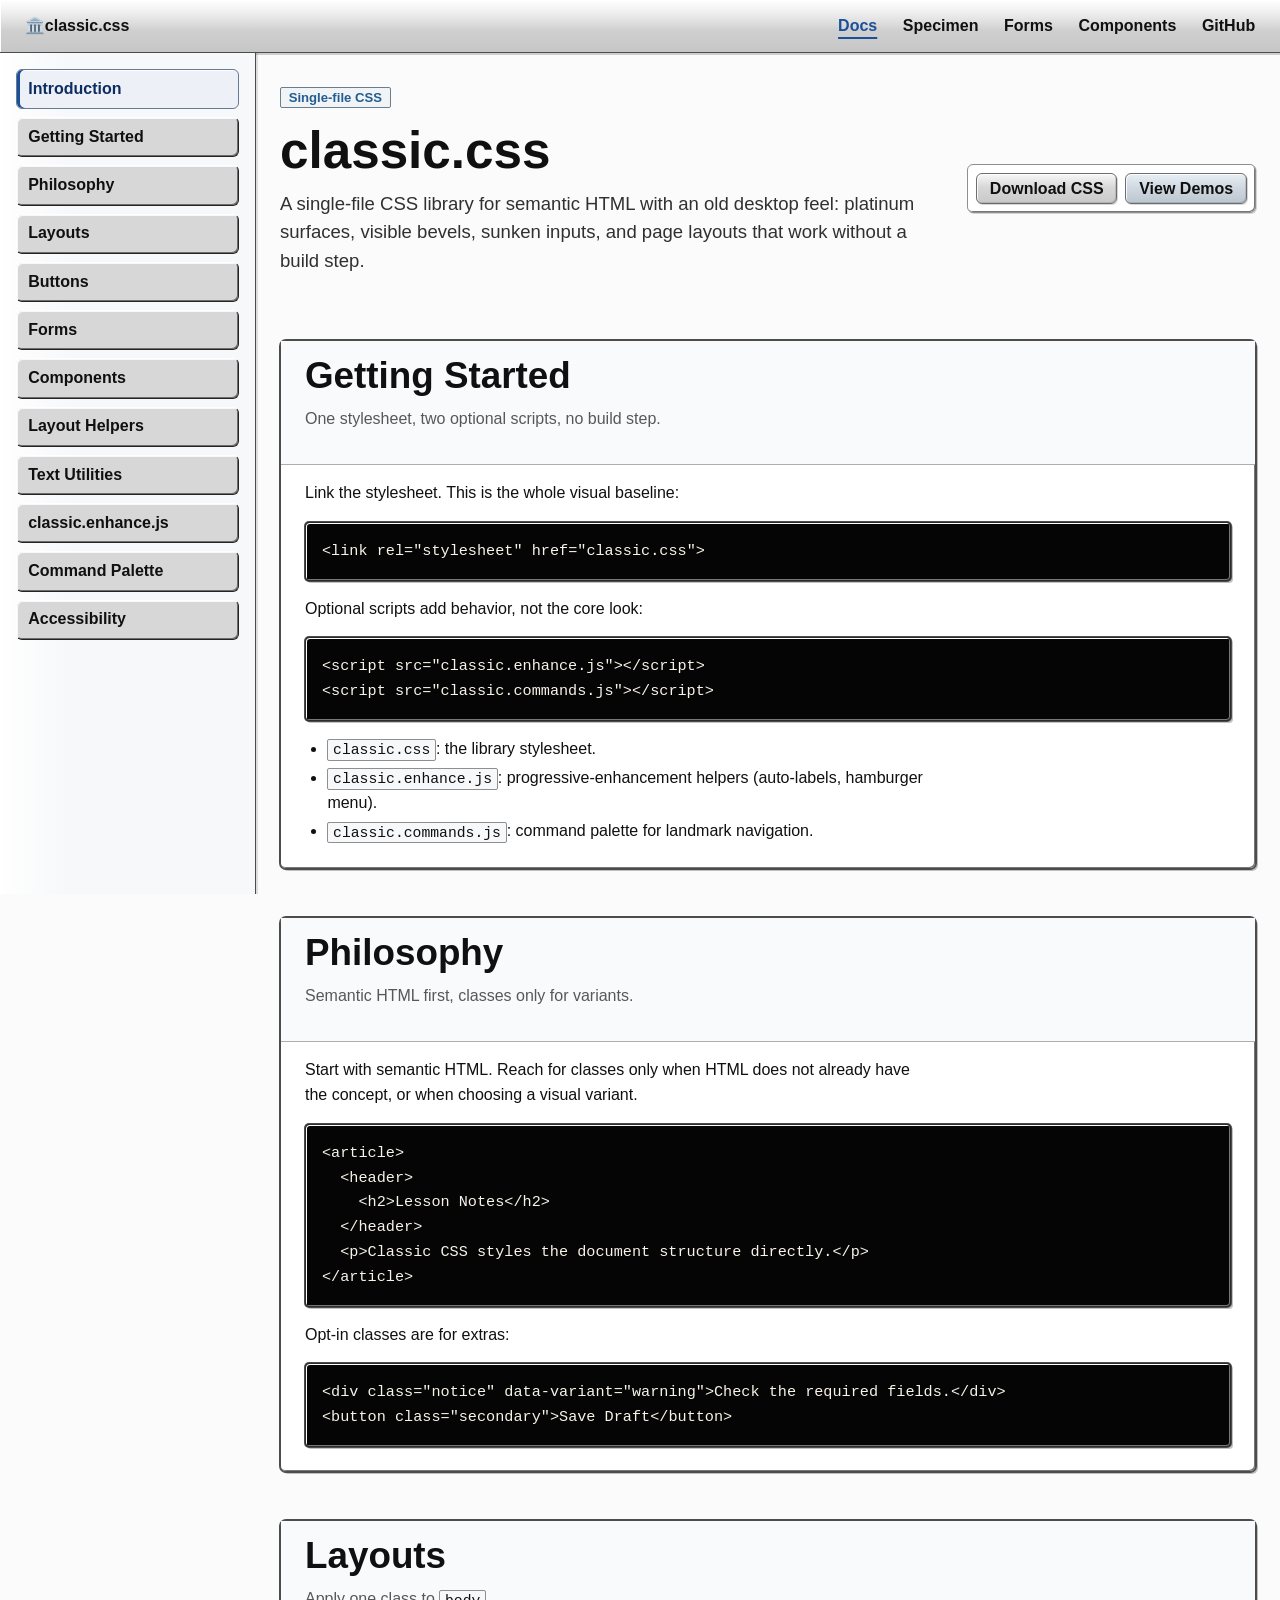
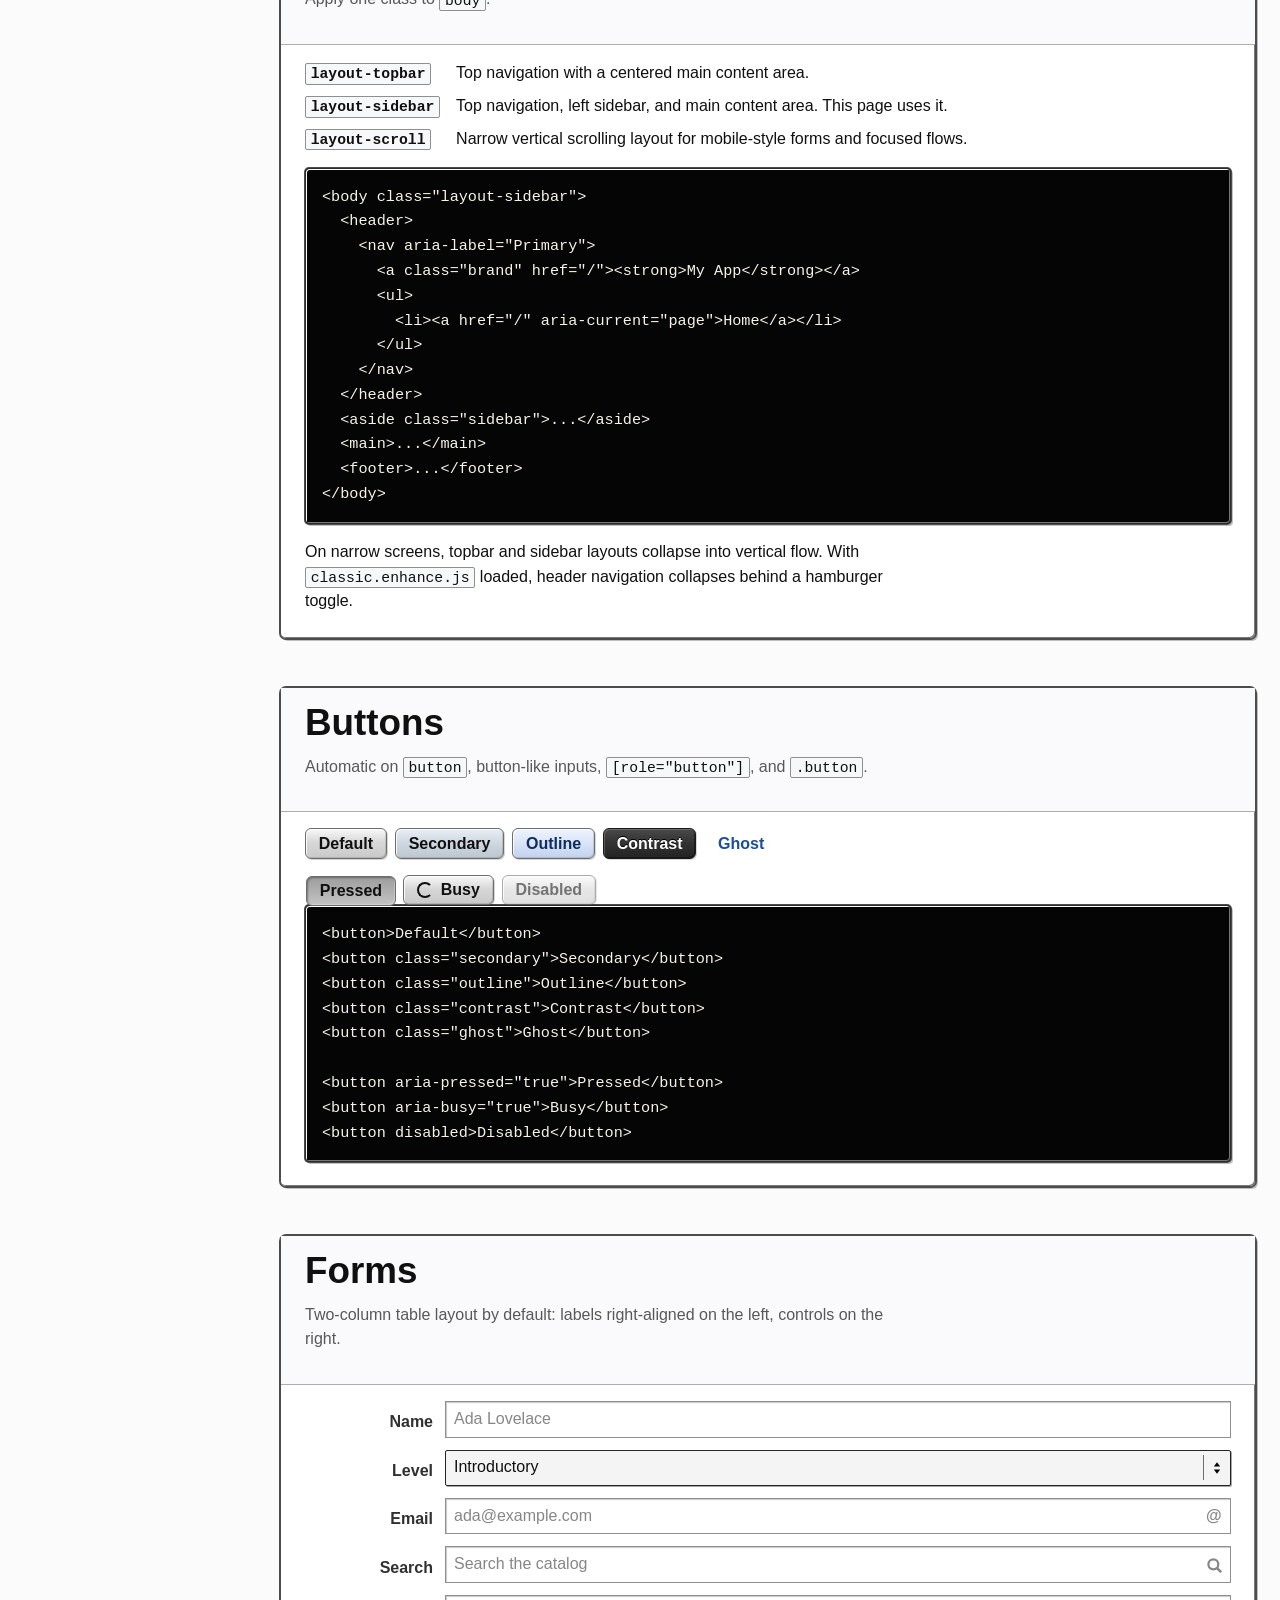
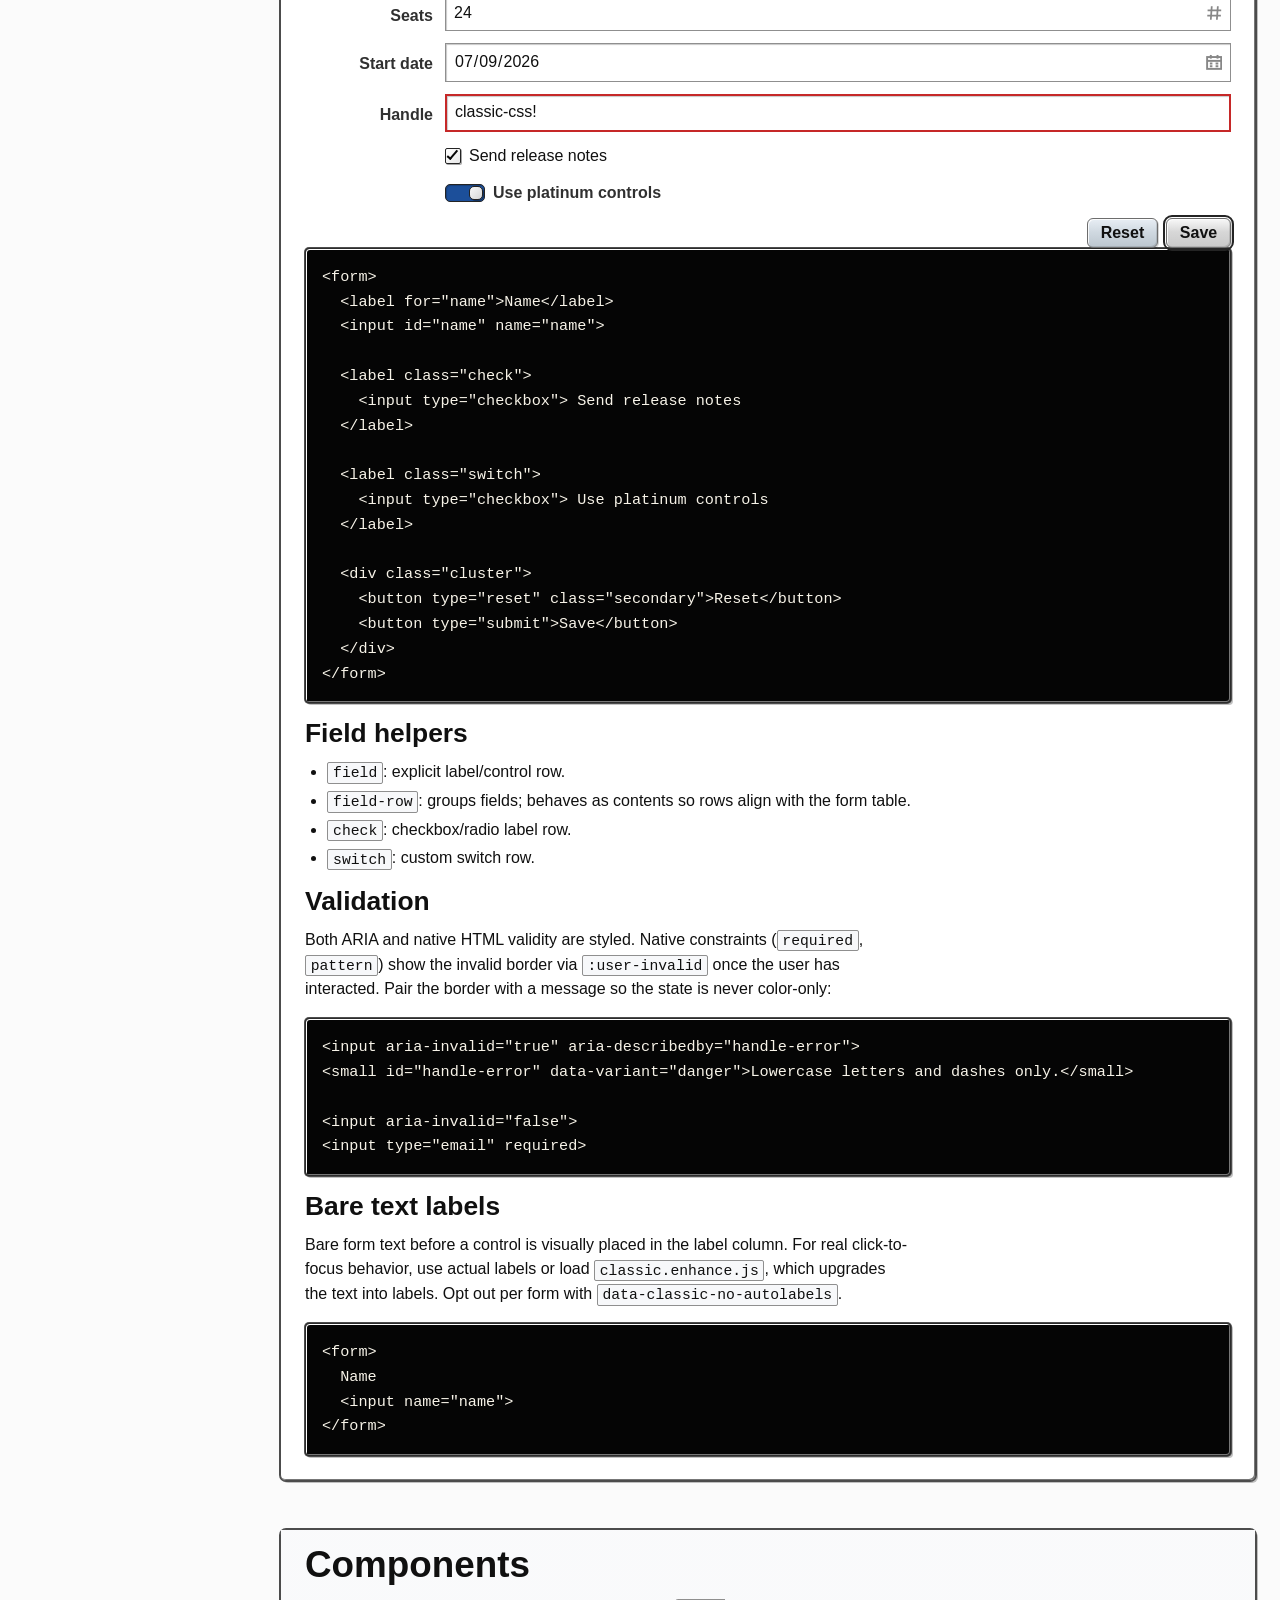
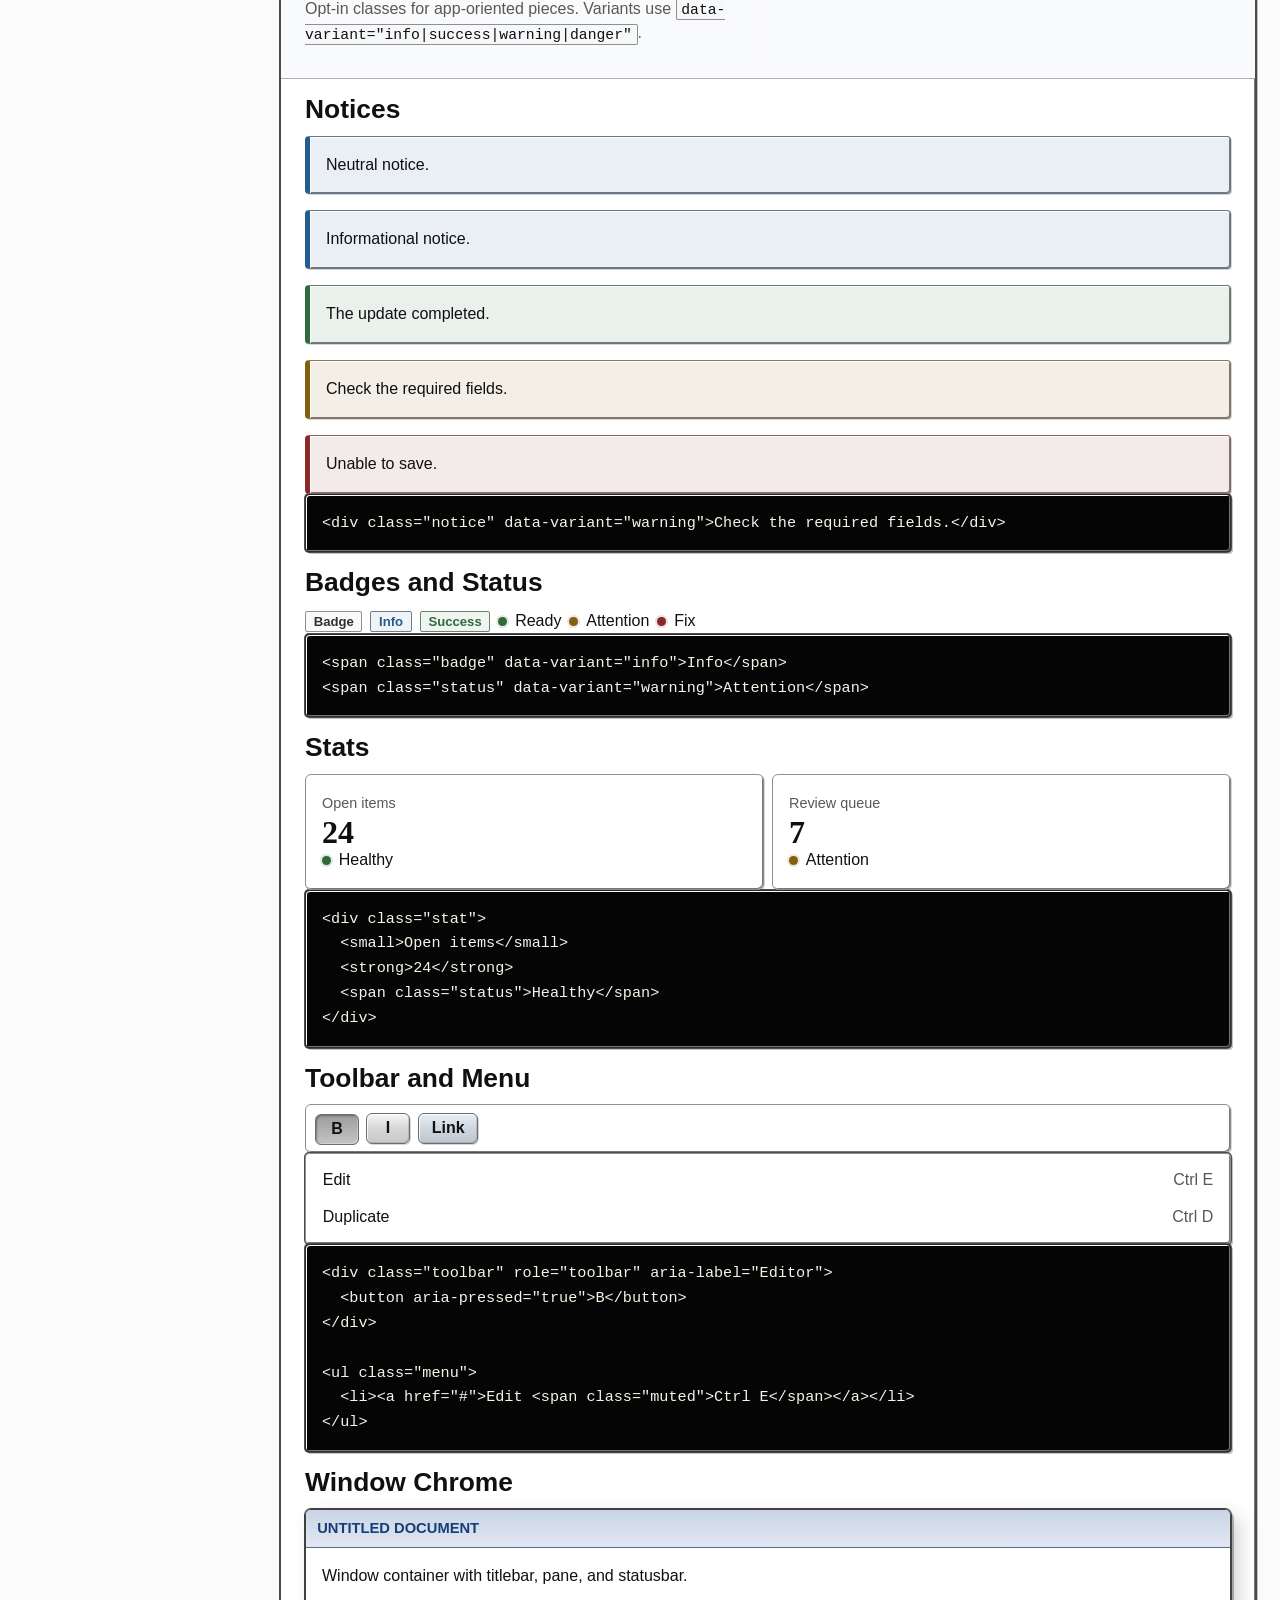
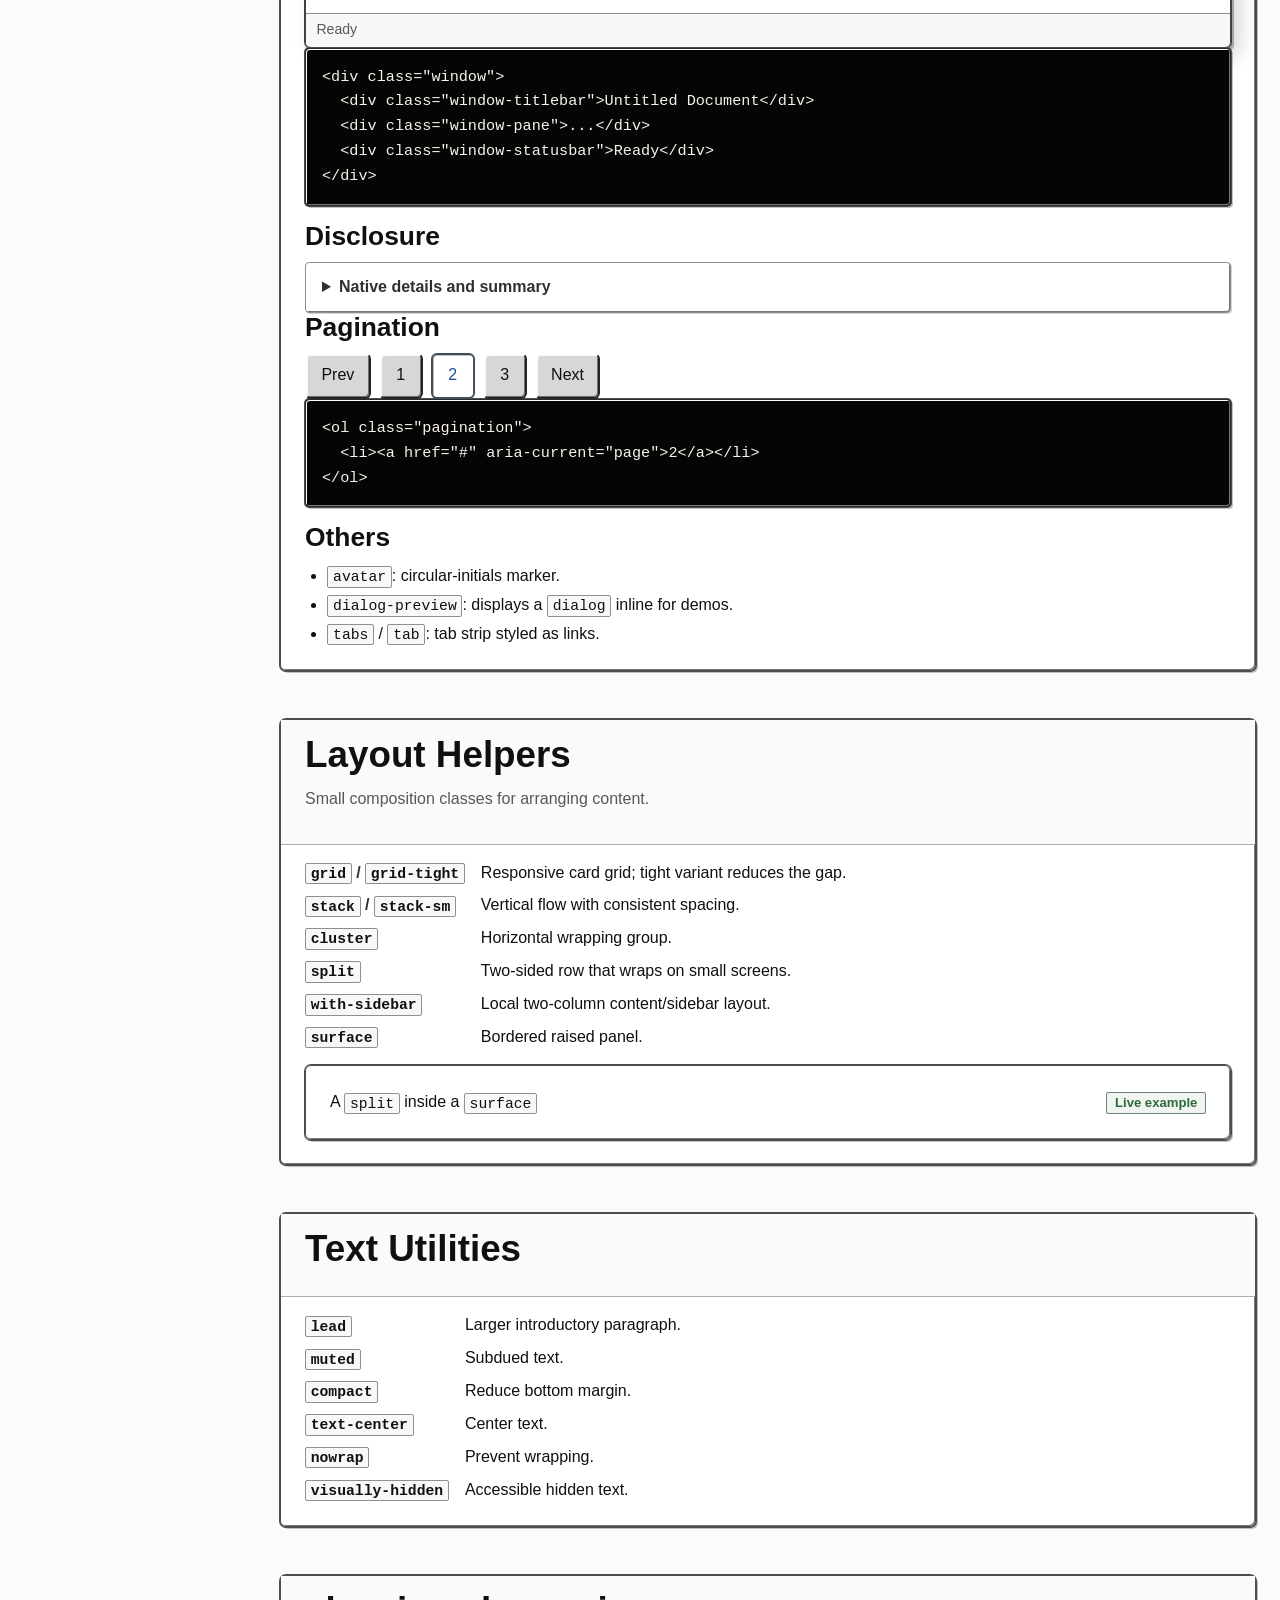
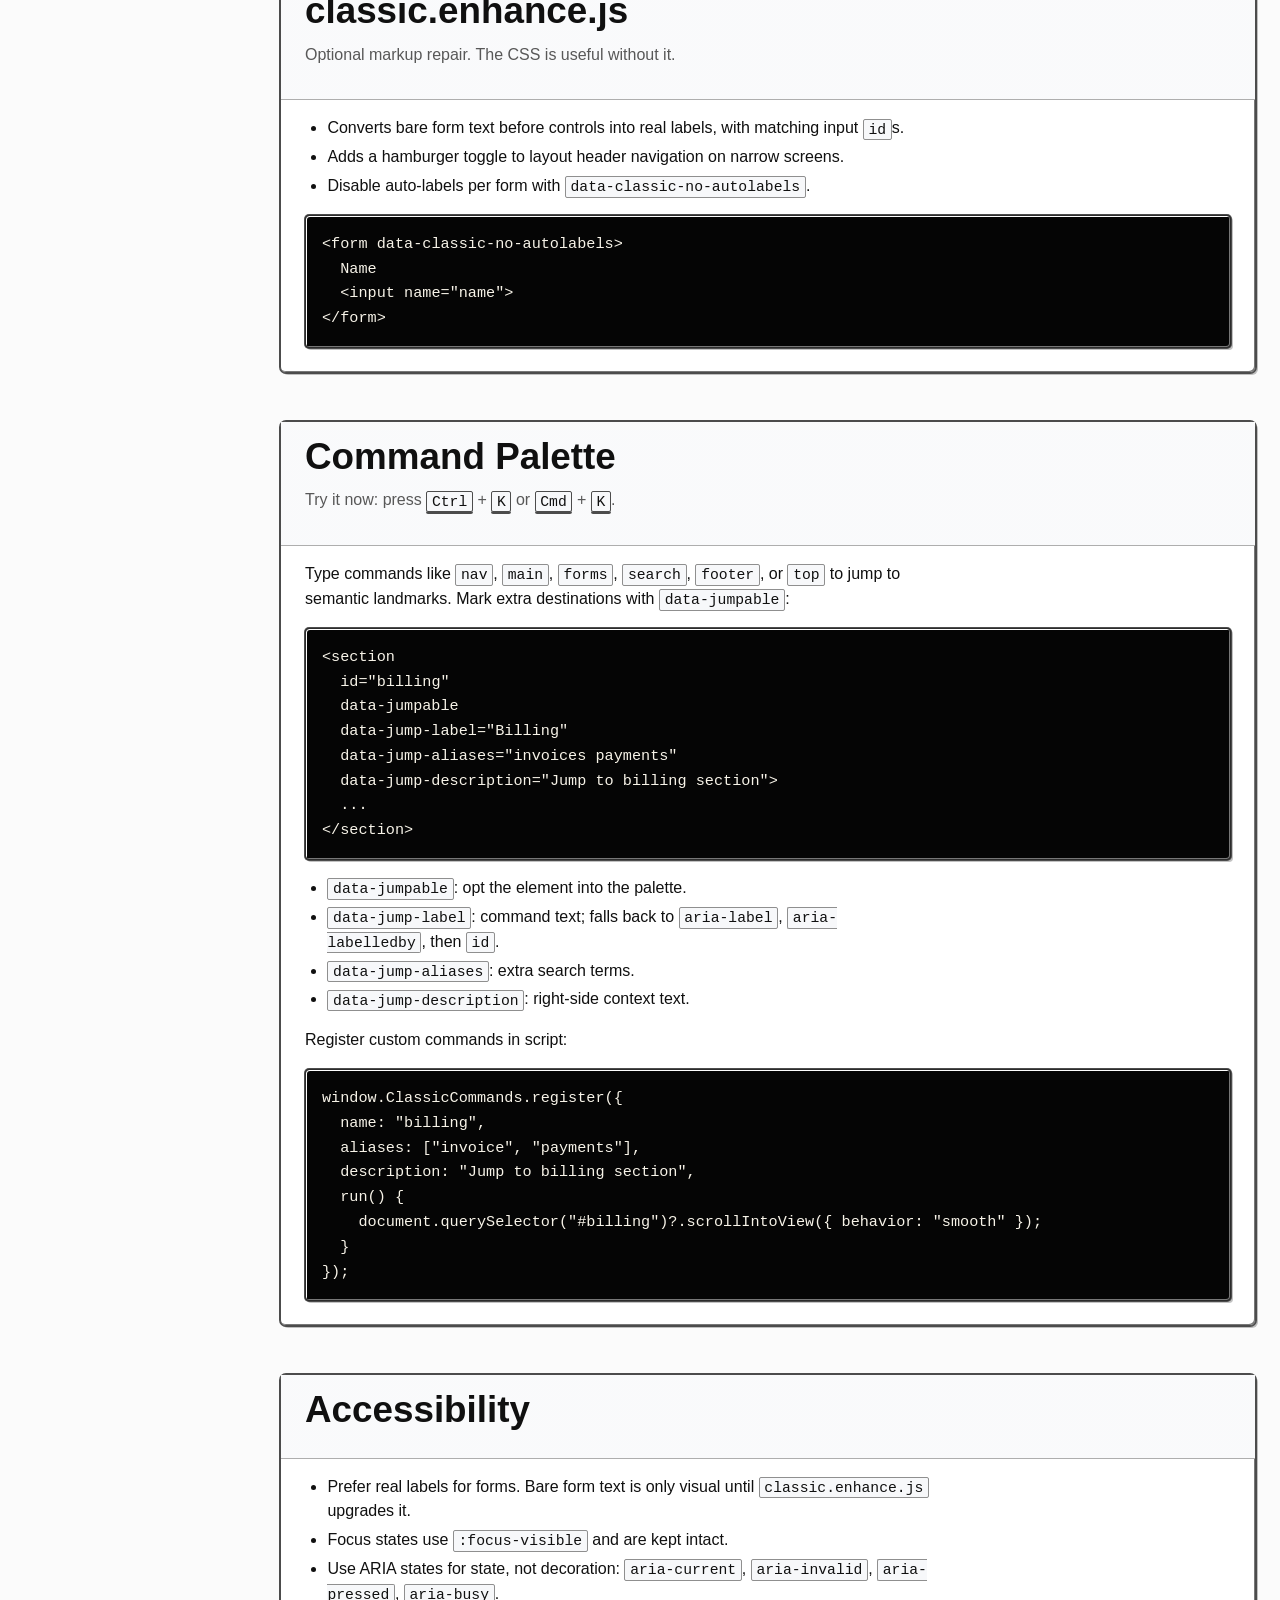
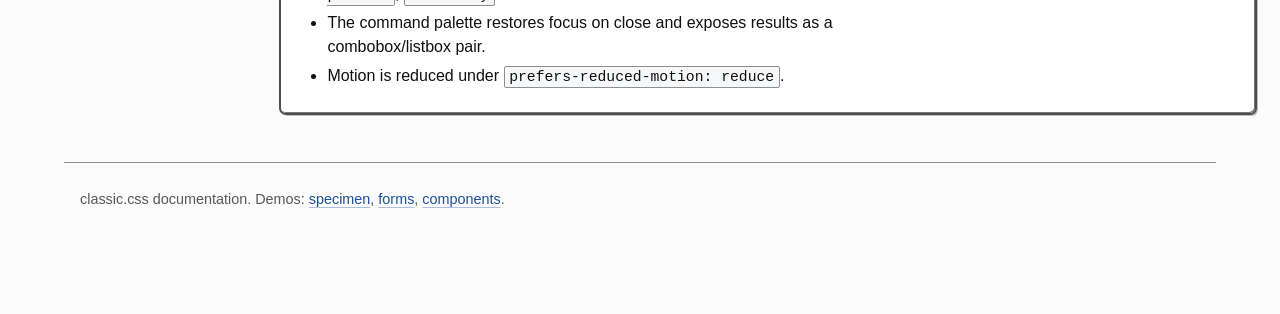
==== commit c51d79b8: "small polish: error text + native constraint highlighting" ====
--- a/index.html
+++ b/index.html
@@ -216,8 +216,10 @@
           <li><code>switch</code>: custom switch row.</li>
         </ul>
         <h3>Validation</h3>
-        <p>Both ARIA and native HTML validity are styled:</p>
-        <pre><code>&lt;input aria-invalid="true"&gt;
+        <p>Both ARIA and native HTML validity are styled. Native constraints (<code>required</code>, <code>pattern</code>) show the invalid border via <code>:user-invalid</code> once the user has interacted. Pair the border with a message so the state is never color-only:</p>
+        <pre><code>&lt;input aria-invalid="true" aria-describedby="handle-error"&gt;
+&lt;small id="handle-error" data-variant="danger"&gt;Lowercase letters and dashes only.&lt;/small&gt;
+
 &lt;input aria-invalid="false"&gt;
 &lt;input type="email" required&gt;</code></pre>
         <h3>Bare text labels</h3>
--- a/classic.css
+++ b/classic.css
@@ -1410,10 +1410,25 @@
         border: 2px solid var(--invalid);
     }
 
+    /* Native constraint validation, without attributes; only after the user
+       has interacted (kept as its own rule so unsupporting engines do not
+       drop the aria rule above) */
+    input:user-invalid,
+    select:user-invalid,
+    textarea:user-invalid {
+        border: 2px solid var(--invalid);
+    }
+
     input[aria-invalid="false"],
     select[aria-invalid="false"],
     textarea[aria-invalid="false"] {
         border: 2px solid var(--valid);
+    }
+
+    /* Field messages: pair the border tint with visible text */
+    small[data-variant] {
+        color: var(--variant);
+        font-weight: 700;
     }
 
     /* OS9 focus band: hugs the control frame instead of floating off it */
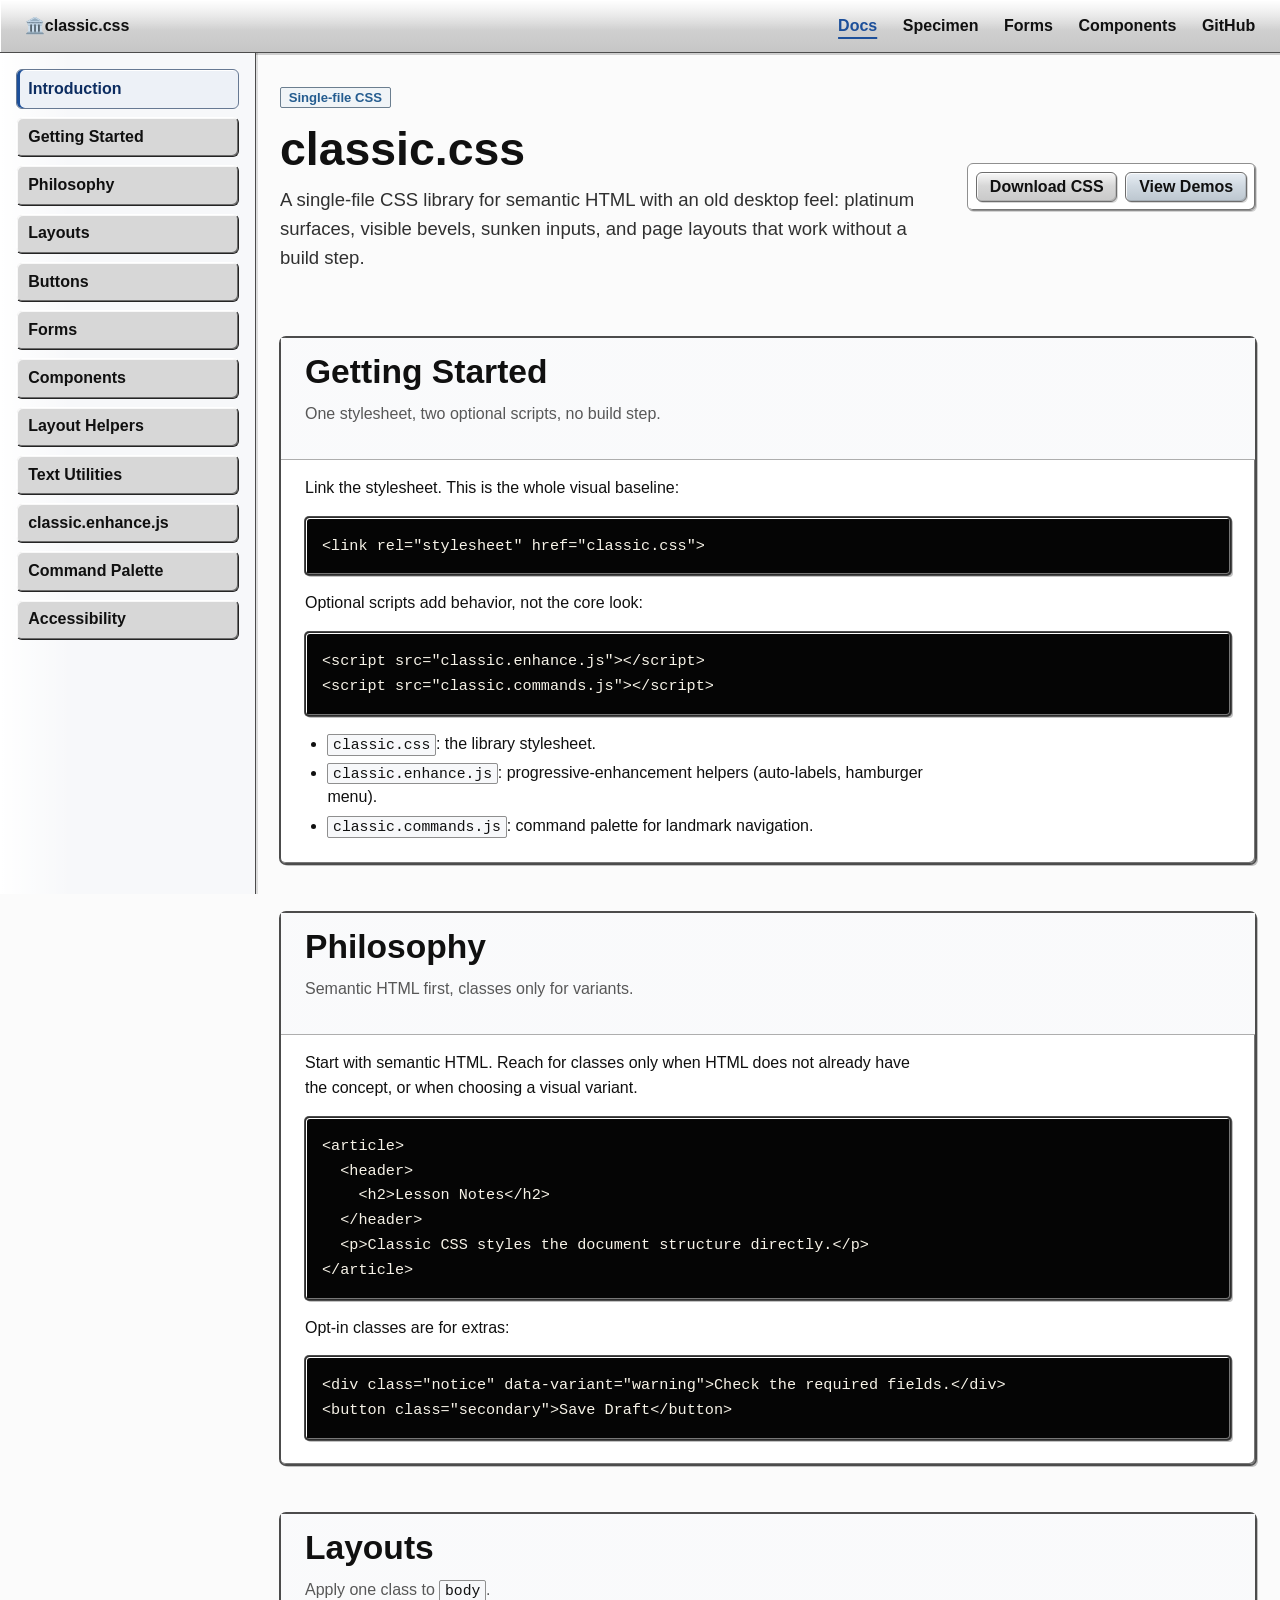
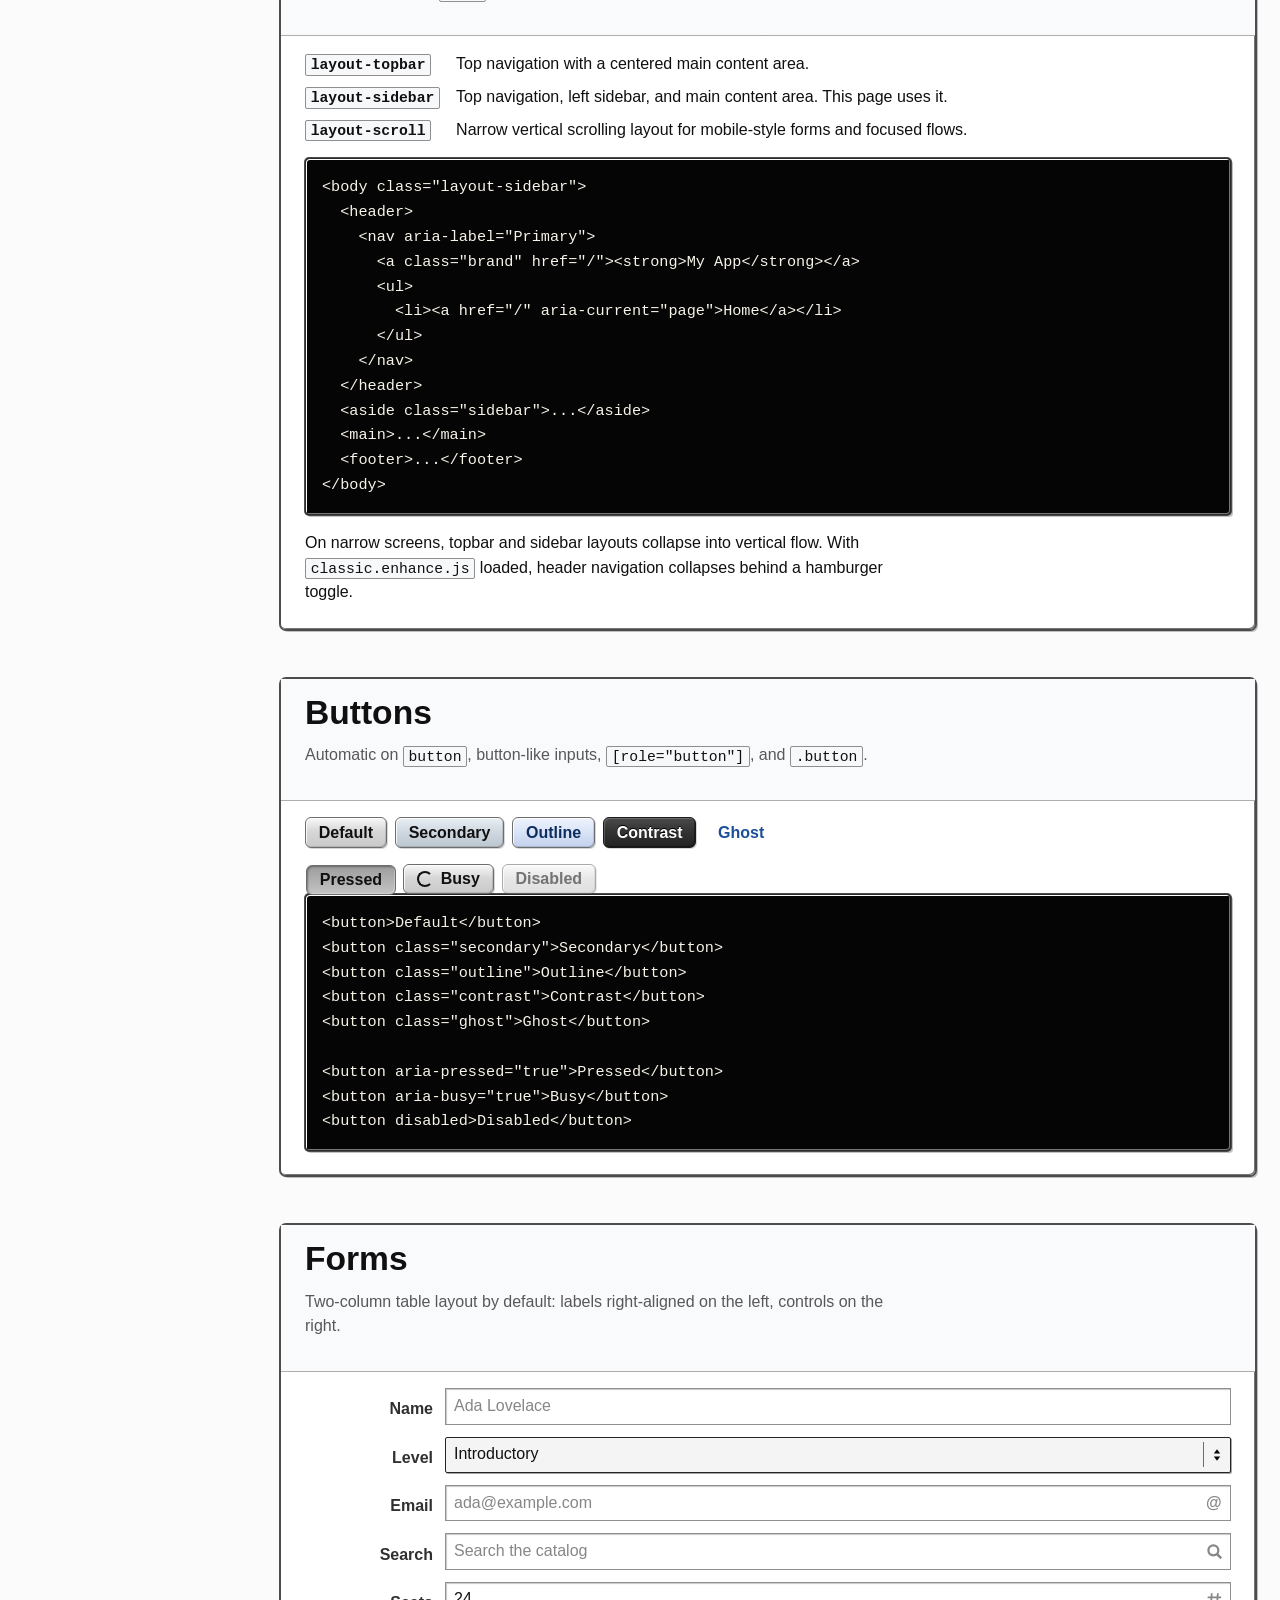
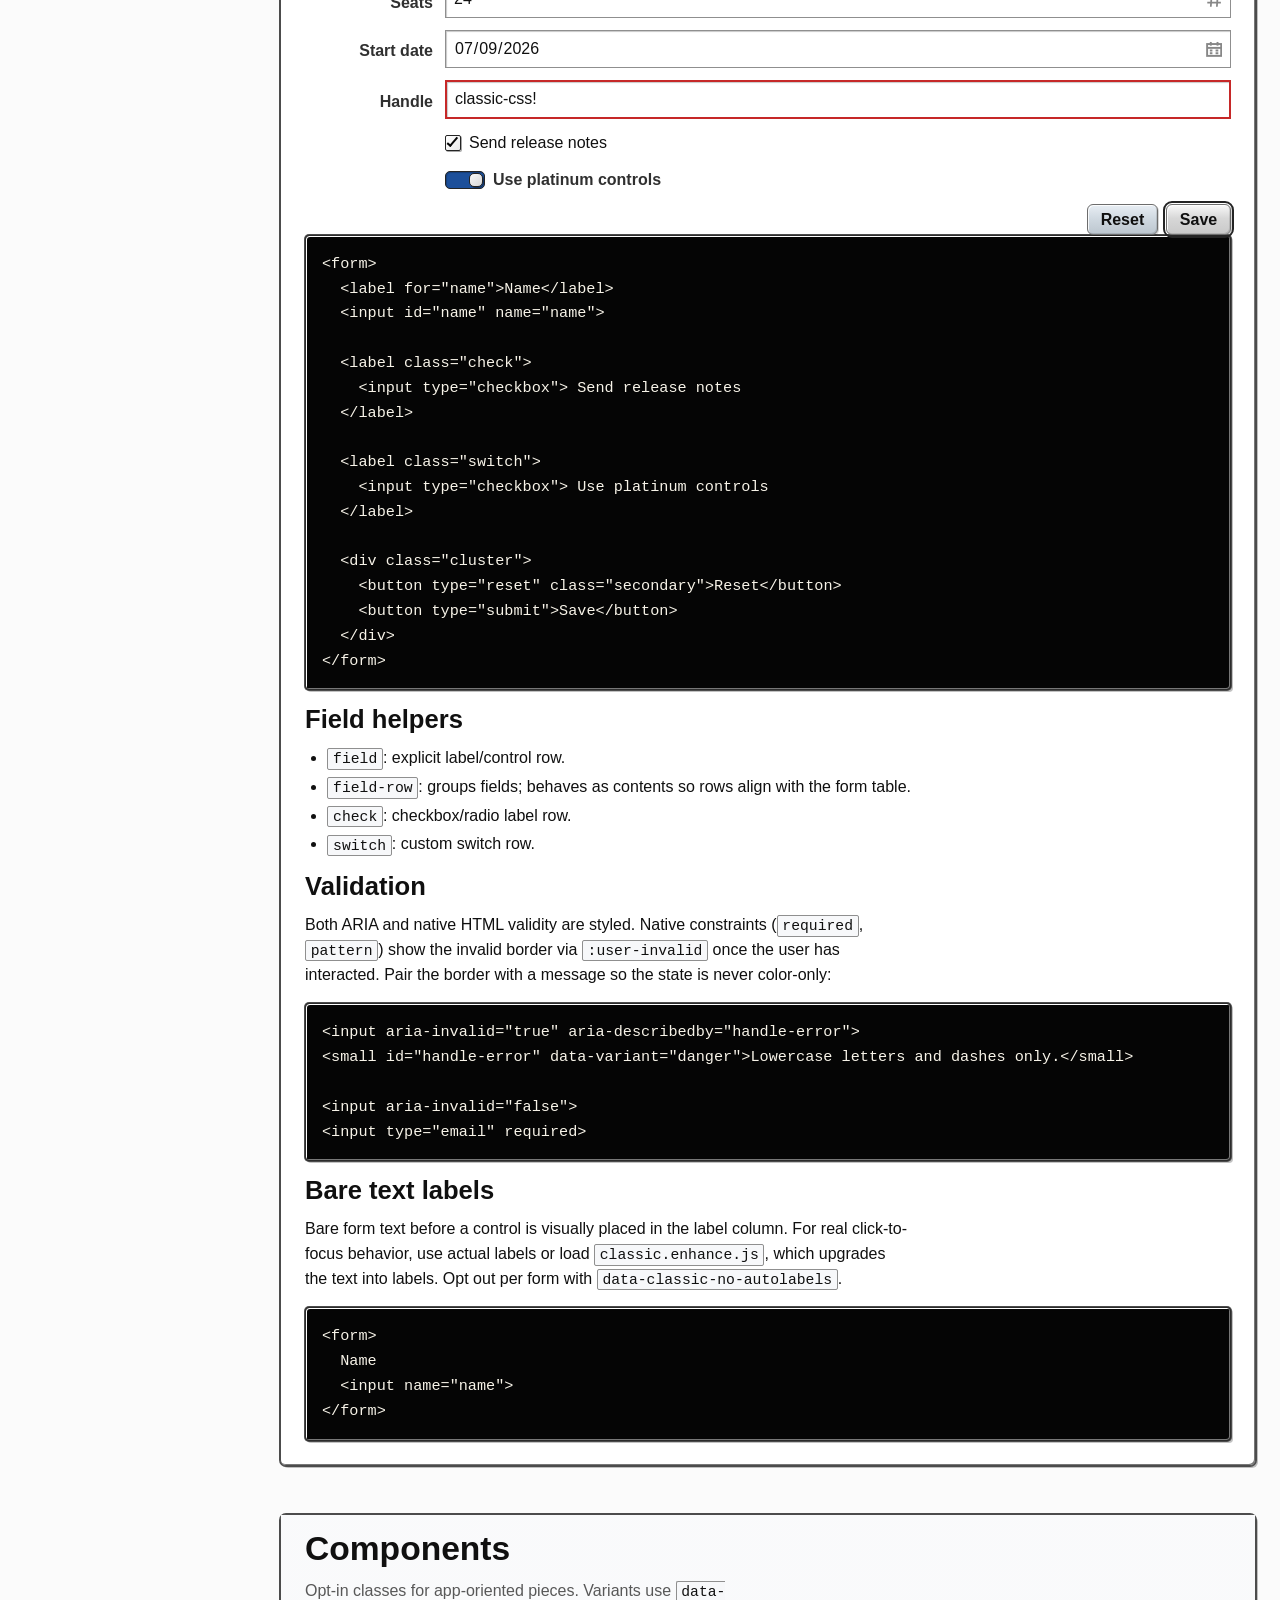
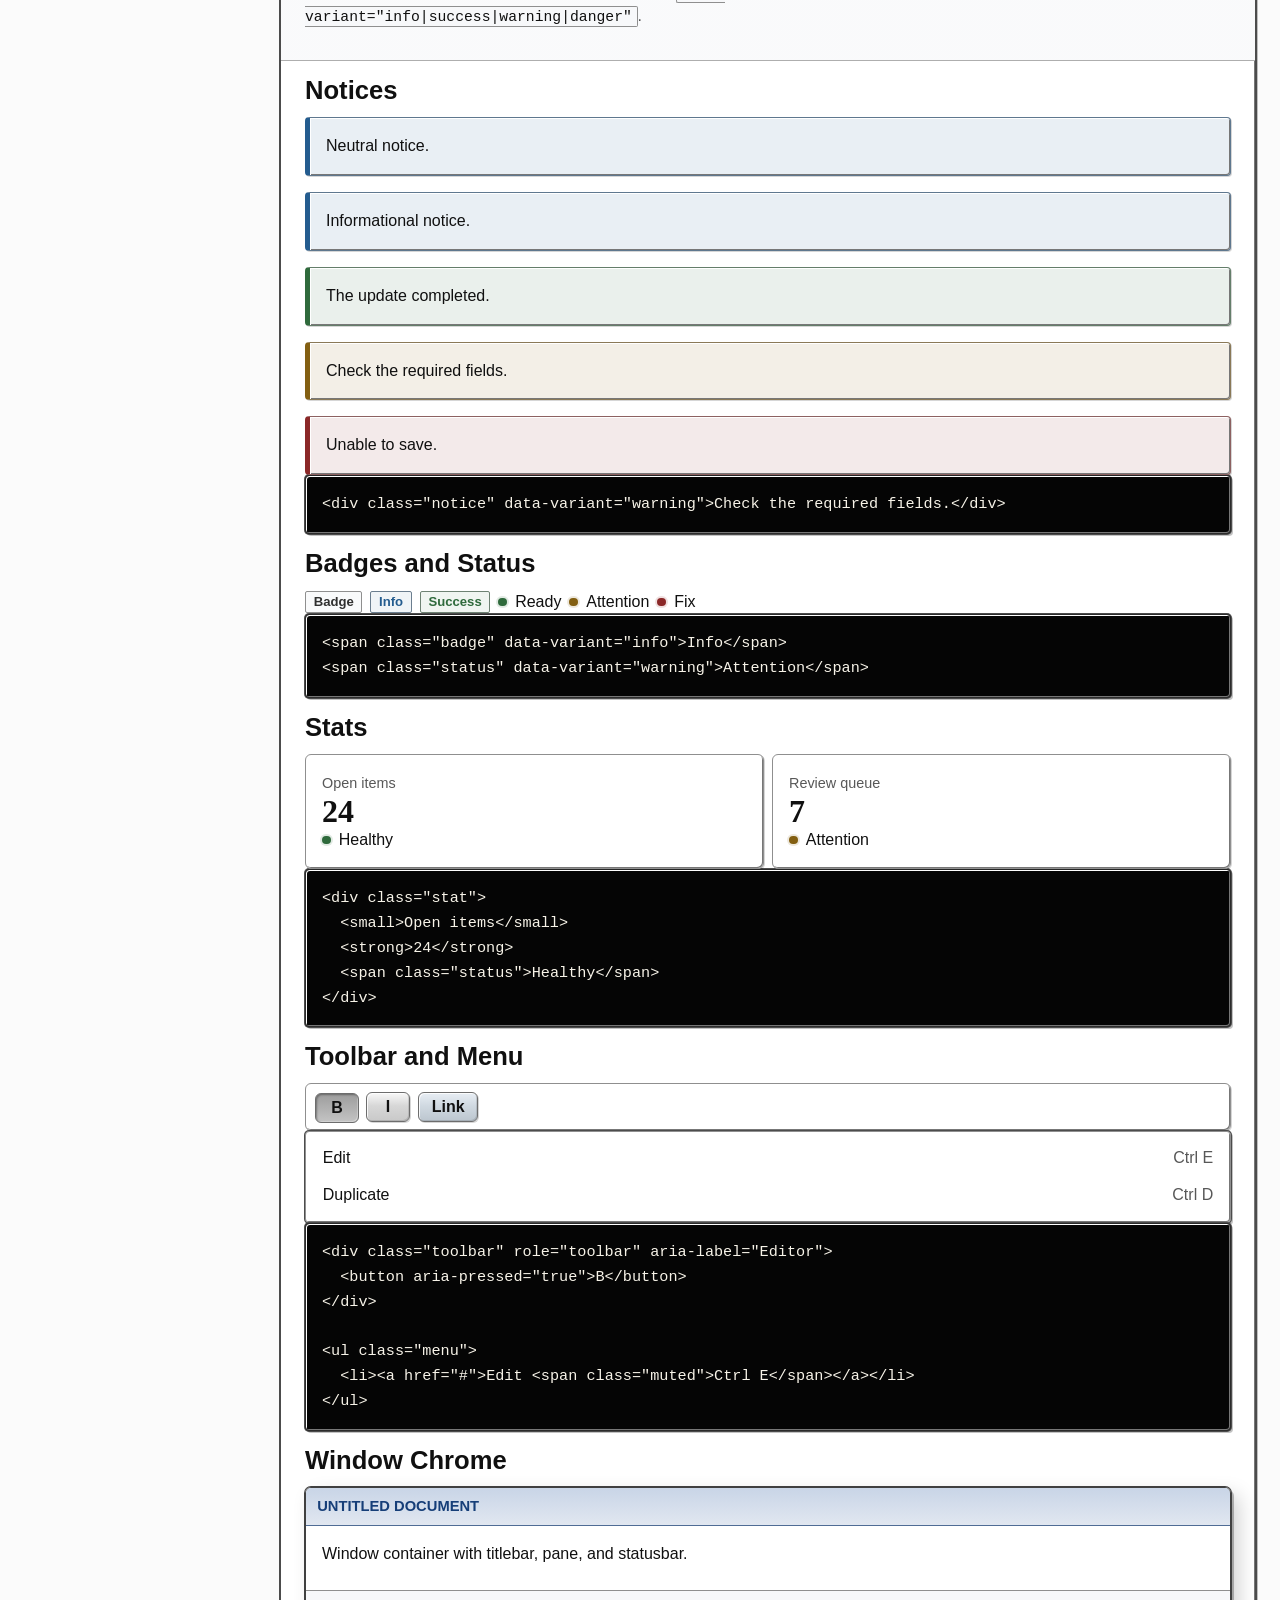
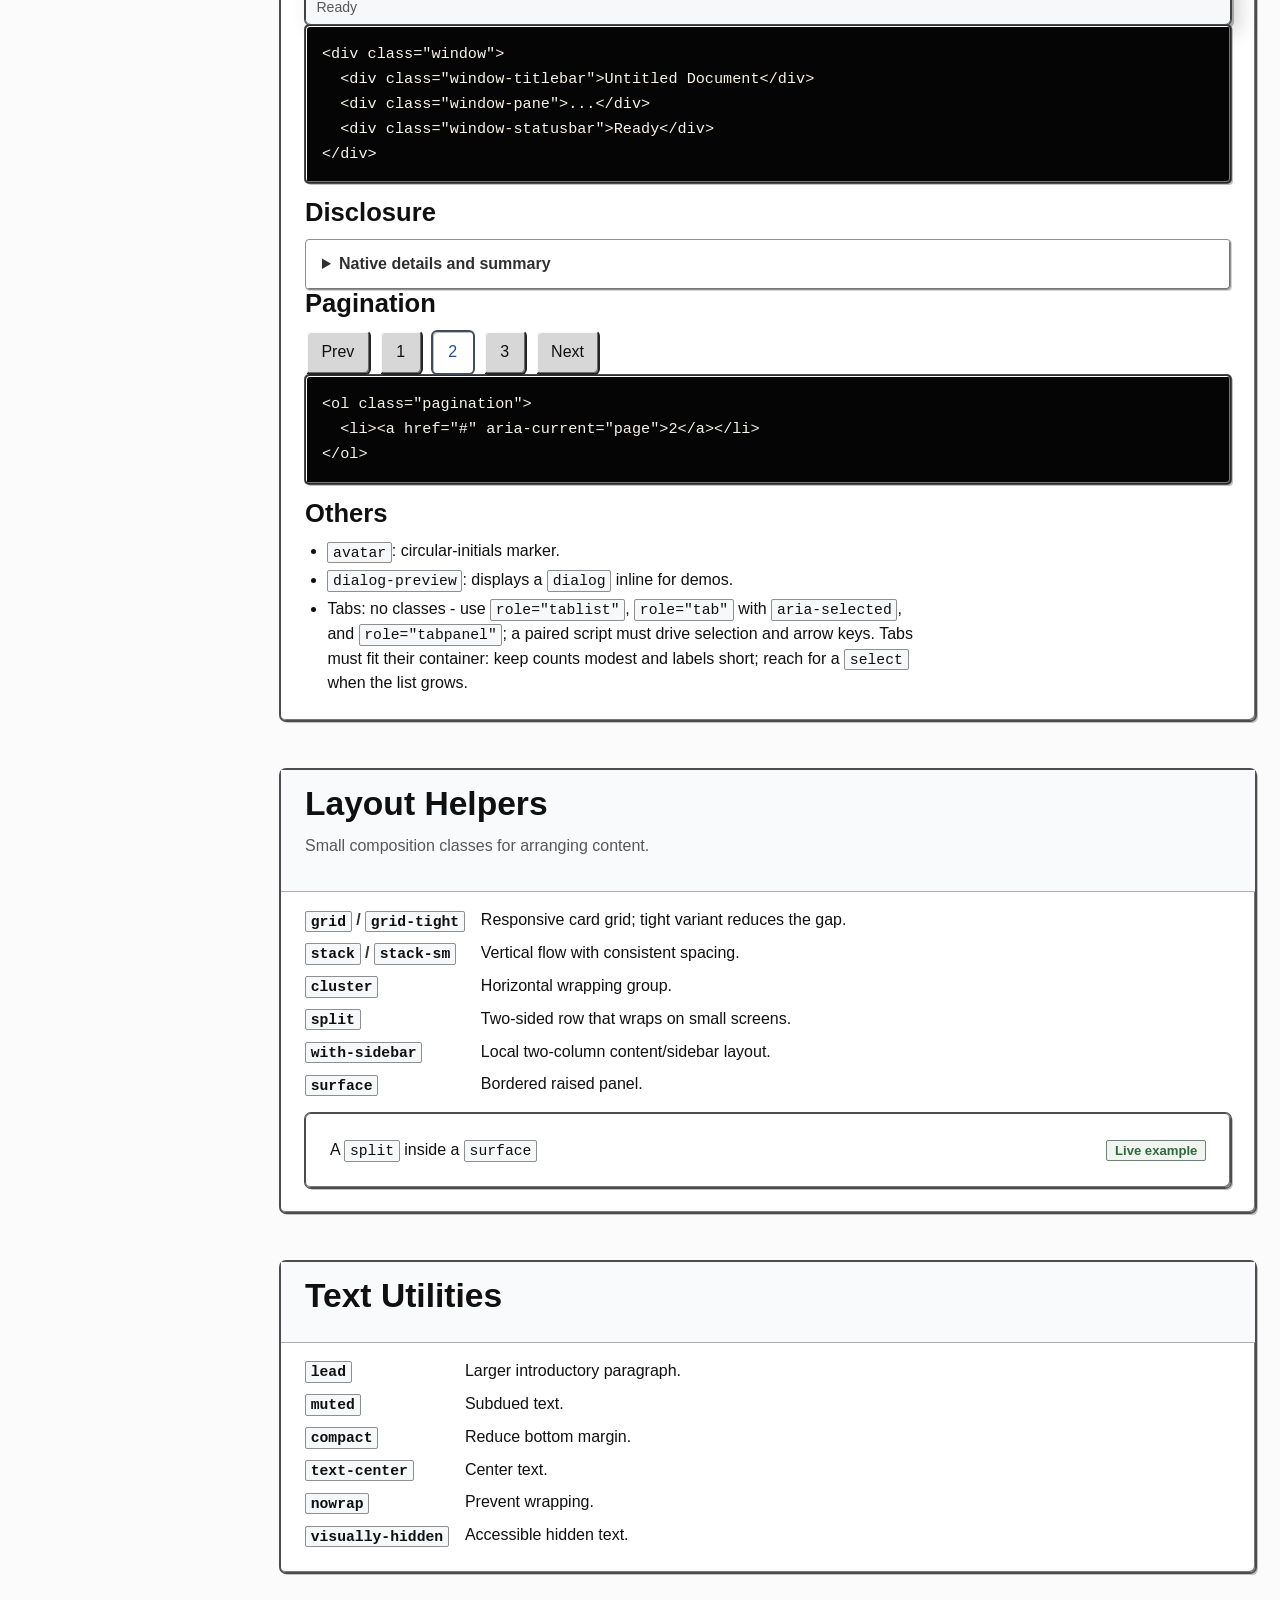
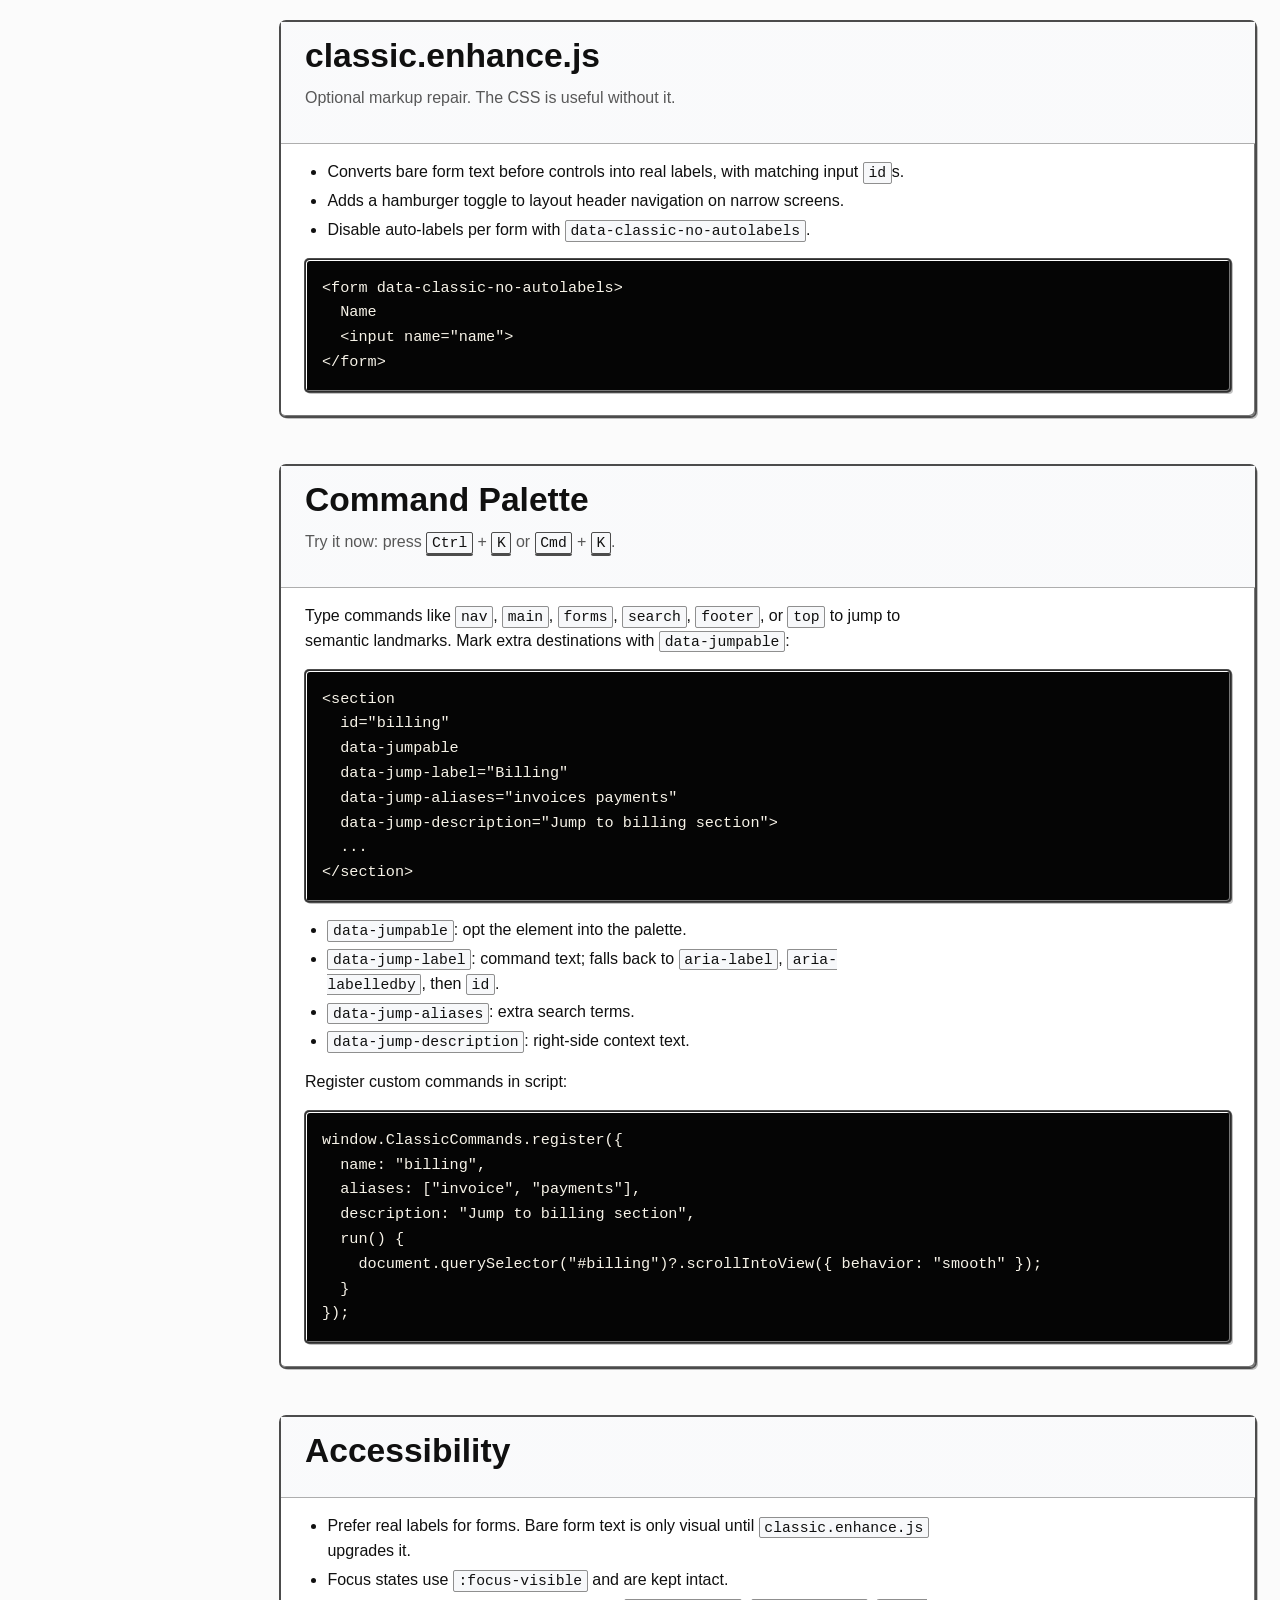
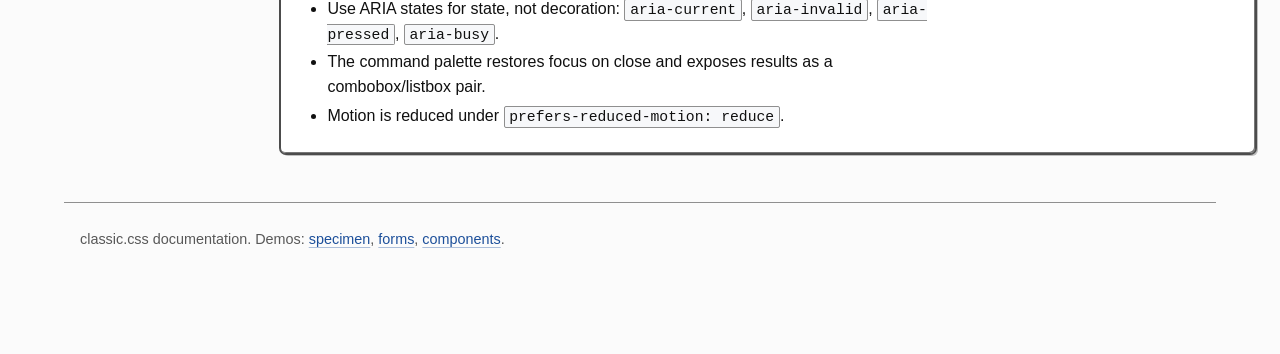
==== commit e6b73ab3: "tabs" ====
--- a/index.html
+++ b/index.html
@@ -333,7 +333,7 @@
         <ul>
           <li><code>avatar</code>: circular-initials marker.</li>
           <li><code>dialog-preview</code>: displays a <code>dialog</code> inline for demos.</li>
-          <li><code>tabs</code> / <code>tab</code>: tab strip styled as links.</li>
+          <li>Tabs: no classes - use <code>role="tablist"</code>, <code>role="tab"</code> with <code>aria-selected</code>, and <code>role="tabpanel"</code>; a paired script must drive selection and arrow keys. Tabs must fit their container: keep counts modest and labels short; reach for a <code>select</code> when the list grows.</li>
         </ul>
       </article>
 
--- a/classic.css
+++ b/classic.css
@@ -60,7 +60,7 @@
         color-scheme: light;
 
         /* Typography */
-        --font-sans: "Segoe UI", Tahoma, Arial, sans-serif;
+        --font-sans: Verdana, Geneva, Tahoma, sans-serif;
         --font-serif: "Palatino Linotype", Palatino, "Book Antiqua", serif;
         --font-mono: "SFMono-Regular", Consolas, "Liberation Mono", Menlo, monospace;
 
@@ -112,6 +112,7 @@
 
         /* Interaction and elevation */
         --focus: #1c4f9a;
+        --visited: #551a8b;
         --invalid: #c62828;
         --valid: #2e7d32;
         --selection: rgba(28, 79, 154, 0.18);
@@ -227,19 +228,19 @@
     }
 
     h1 {
-        font-size: 2.35rem;
+        font-size: 2.9rem;
     }
 
     h2 {
-        font-size: 1.75rem;
+        font-size: 2.1rem;
     }
 
     h3 {
-        font-size: 1.35rem;
+        font-size: 1.6rem;
     }
 
     h4 {
-        font-size: 1.08rem;
+        font-size: 1.25rem;
     }
 
     h5,
@@ -247,27 +248,6 @@
         font-family: var(--font-sans);
         font-size: 1rem;
         text-transform: uppercase;
-    }
-
-    @media (min-width: 48rem) {
-
-        h1 {
-            font-size: 3.2rem;
-            line-height: 1.04;
-        }
-
-        h2 {
-            font-size: 2.3rem;
-            line-height: 1.04;
-        }
-
-        h3 {
-            font-size: 1.65rem;
-        }
-
-        h4 {
-            font-size: 1.25rem;
-        }
     }
 
     p,
@@ -296,8 +276,8 @@
     }
 
     a:visited {
-        color: color-mix(in srgb, var(--primary) 62%, var(--accent));
-        text-decoration-color: color-mix(in srgb, var(--primary) 24%, var(--accent));
+        color: var(--visited);
+        text-decoration-color: color-mix(in srgb, var(--visited) 40%, transparent);
     }
 
     a:hover {
@@ -378,6 +358,15 @@
         color: inherit;
         font-size: 0.95em;
         padding: 0;
+    }
+
+    /* Light sunken listing as the opt-in; terminal stays the default */
+    pre.light {
+        background: #fdfdfd;
+        border: 1px solid var(--border);
+        border-radius: 0;
+        box-shadow: 1px 1px 1px rgba(0, 0, 0, 0.18) inset;
+        color: var(--text);
     }
 
     ul,
@@ -1708,41 +1697,71 @@
         background: linear-gradient(180deg, #7fb389, var(--success) 55%, #1c4426);
     }
 
-    /* Tabs and toolbars */
-    nav.tabs,
-    .tabs,
+    /* Tabs: ARIA roles only. The strip paints its baseline inside the padding
+       box (overflow clipping eats anything that hangs below), inactive tabs
+       carry a matching bottom border, the selected tab has none - its white
+       body connects through to the panel. */
     [role="tablist"] {
-        border-bottom: 1px solid color-mix(in srgb, var(--border) 78%, var(--surface));
+        align-items: flex-end;
+        background: linear-gradient(var(--border-strong), var(--border-strong)) 0 100% / 100% 1px no-repeat;
         display: flex;
-        flex-wrap: wrap;
-        gap: var(--space-1);
-    }
-
-    nav.tabs a.tab,
-    .tab,
-    [role="tab"] {
-        background: color-mix(in srgb, var(--surface-2) 70%, var(--surface));
-        border: 1px solid color-mix(in srgb, var(--border) 78%, var(--surface));
+        flex-wrap: nowrap;
+        justify-content: flex-start;
+        padding: 0;
+    }
+
+    [role="tablist"] [role="tab"] {
+        appearance: none;
+        background: linear-gradient(180deg, #f0f0f0, #dcdcdc 60%, #cecece);
+        border: 1px solid var(--border-strong);
+        border-radius: 8px 8px 0 0;
+        box-shadow: none;
+        color: var(--muted-strong);
+        flex: 0 0 auto;
+        font: inherit;
+        font-weight: 400;
+        line-height: 1.2;
+        margin-right: -1px;
+        min-height: 0;
+        min-width: 0;
+        padding: 0.2rem 0.85rem;
+        text-decoration: none;
+        white-space: nowrap;
+    }
+
+    [role="tablist"] [role="tab"]:hover {
+        background: linear-gradient(180deg, #f8f8f8, #e6e6e6 60%, #d8d8d8);
+        color: var(--text);
+    }
+
+    [role="tablist"] [role="tab"] {
+        border-bottom: 1px solid var(--border-strong);
+    }
+
+    [role="tablist"] [role="tab"][aria-selected="true"] {
+        background: var(--surface);
         border-bottom: 0;
-        border-radius: var(--radius-2) var(--radius-2) 0 0;
-        color: var(--muted-strong);
-        padding: 0.52rem 0.78rem;
-        text-decoration: none;
-    }
-
-    nav.tabs a.tab:visited,
-    a.tab:visited {
-        color: var(--muted-strong);
-    }
-
-    nav.tabs a.tab[aria-current="page"],
-    .tab[aria-current="page"],
-    [role="tab"][aria-selected="true"] {
+        color: var(--text);
+        font-weight: 700;
+        padding-bottom: calc(0.2rem + 1px);
+        position: relative;
+    }
+
+    /* Tab panel: regular-panel chrome, but a flat white face so the selected
+       tab connects seamlessly */
+    [role="tabpanel"] {
         background: var(--surface);
-        box-shadow: 0 2px 0 var(--primary) inset;
-        color: var(--primary-active);
-        position: relative;
-        top: 1px;
+        border: 1px solid var(--border-strong);
+        border-radius: var(--radius-3);
+        box-shadow: 2px 2px 0 rgba(0, 0, 0, 0.24);
+        padding: var(--space-5);
+    }
+
+    [role="tablist"] + [role="tabpanel"] {
+        border-top: 0;
+        border-top-left-radius: 0;
+        border-top-right-radius: 0;
+        margin-top: 0;
     }
 
     .toolbar {
@@ -2140,16 +2159,16 @@
     }
 
     /* Interaction polish */
-    :is(button, input[type="button"], input[type="submit"], input[type="reset"], [role="button"], .button, .menu a, .menu button, .pagination a, .tab, [role="tab"], nav a) {
+    :is(button, input[type="button"], input[type="submit"], input[type="reset"], [role="button"], .button, .menu a, .menu button, .pagination a, [role="tab"], nav a) {
         transition: transform 50ms ease, box-shadow 50ms ease, filter 140ms ease, background 80ms ease, color 130ms ease;
     }
 
-    :is(button, input[type="button"], input[type="submit"], input[type="reset"], [role="button"], .button, .menu a, .menu button, .pagination a, .tab, [role="tab"], nav a):hover {
+    :is(button, input[type="button"], input[type="submit"], input[type="reset"], [role="button"], .button, .menu a, .menu button, .pagination a, [role="tab"], nav a):hover {
         filter: saturate(1.04);
     }
 
     /* Press is much faster than the release so controls feel light. */
-    :is(button, input[type="button"], input[type="submit"], input[type="reset"], [role="button"], .button, .menu a, .menu button, .pagination a, .tab, [role="tab"], nav a):active {
+    :is(button, input[type="button"], input[type="submit"], input[type="reset"], [role="button"], .button, .menu a, .menu button, .pagination a, [role="tab"], nav a):active {
         transform: translate(1px, 1px);
         transition-duration: 15ms;
     }
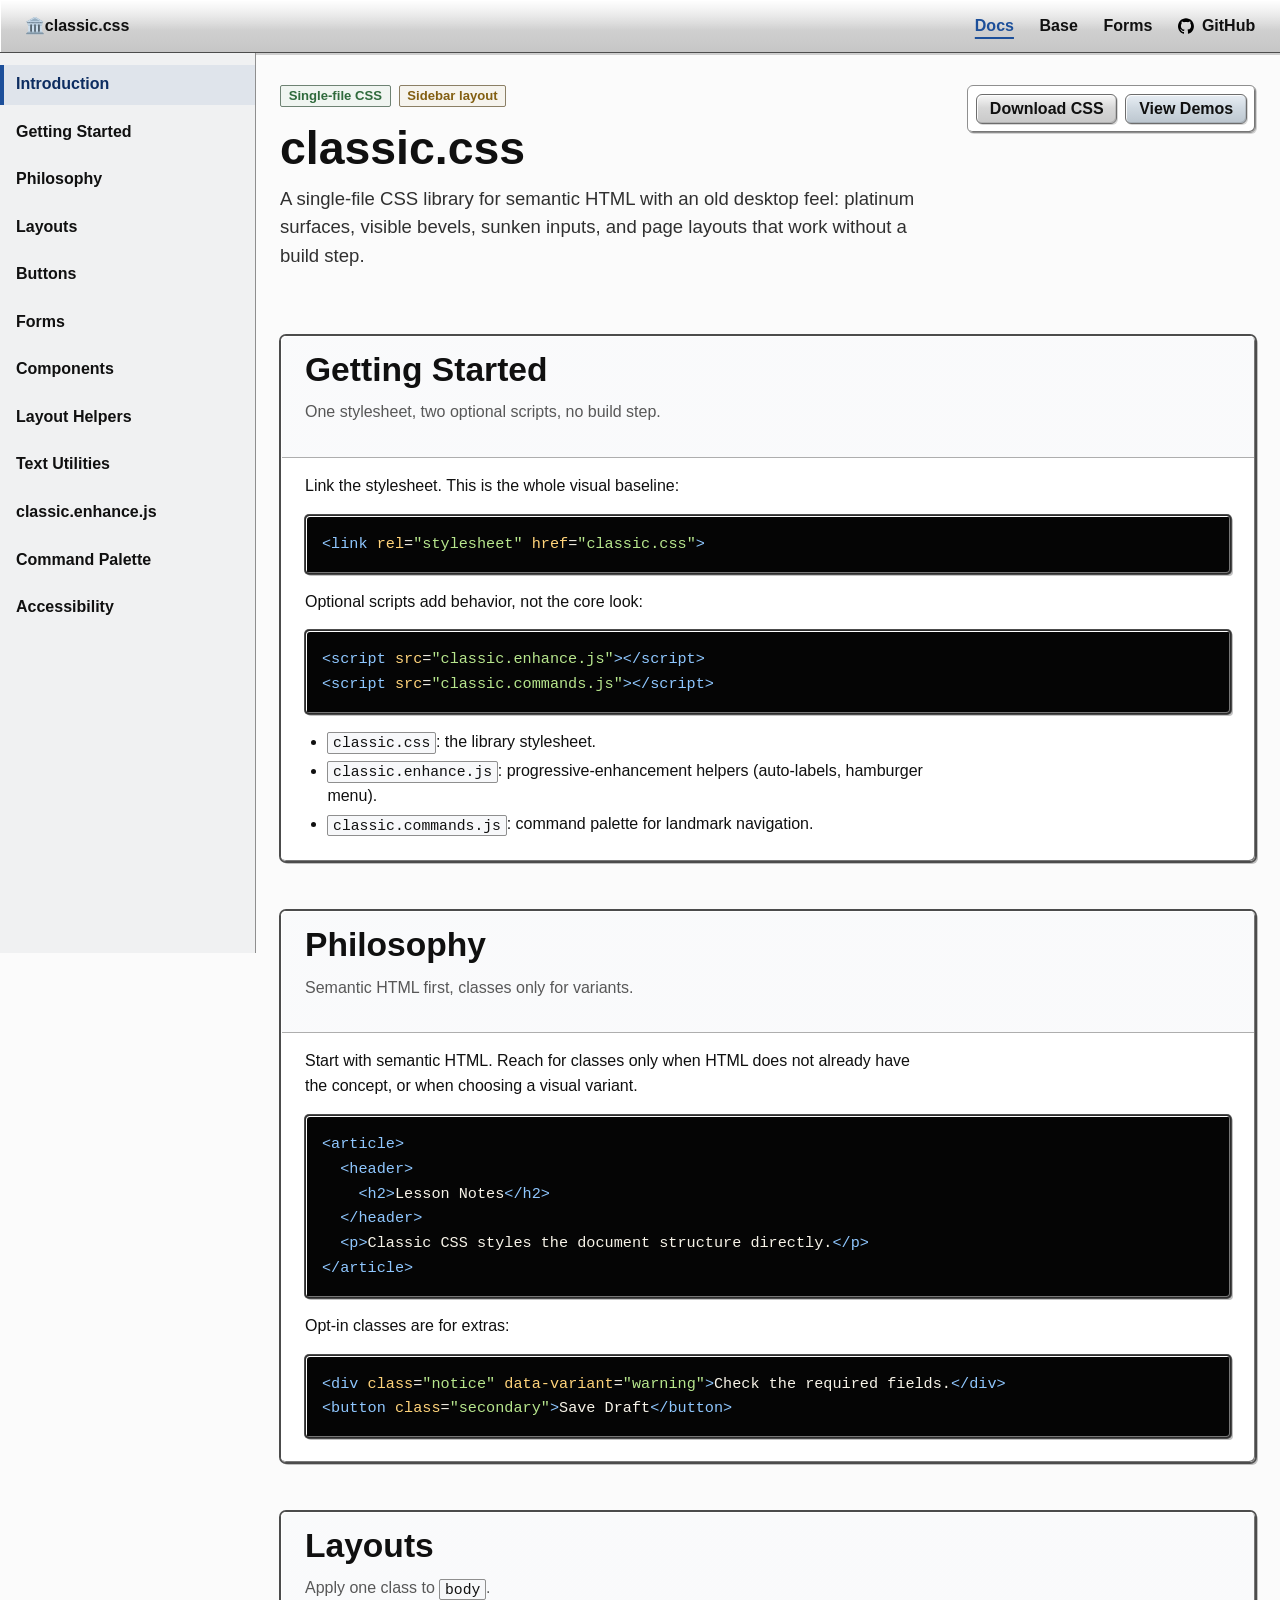
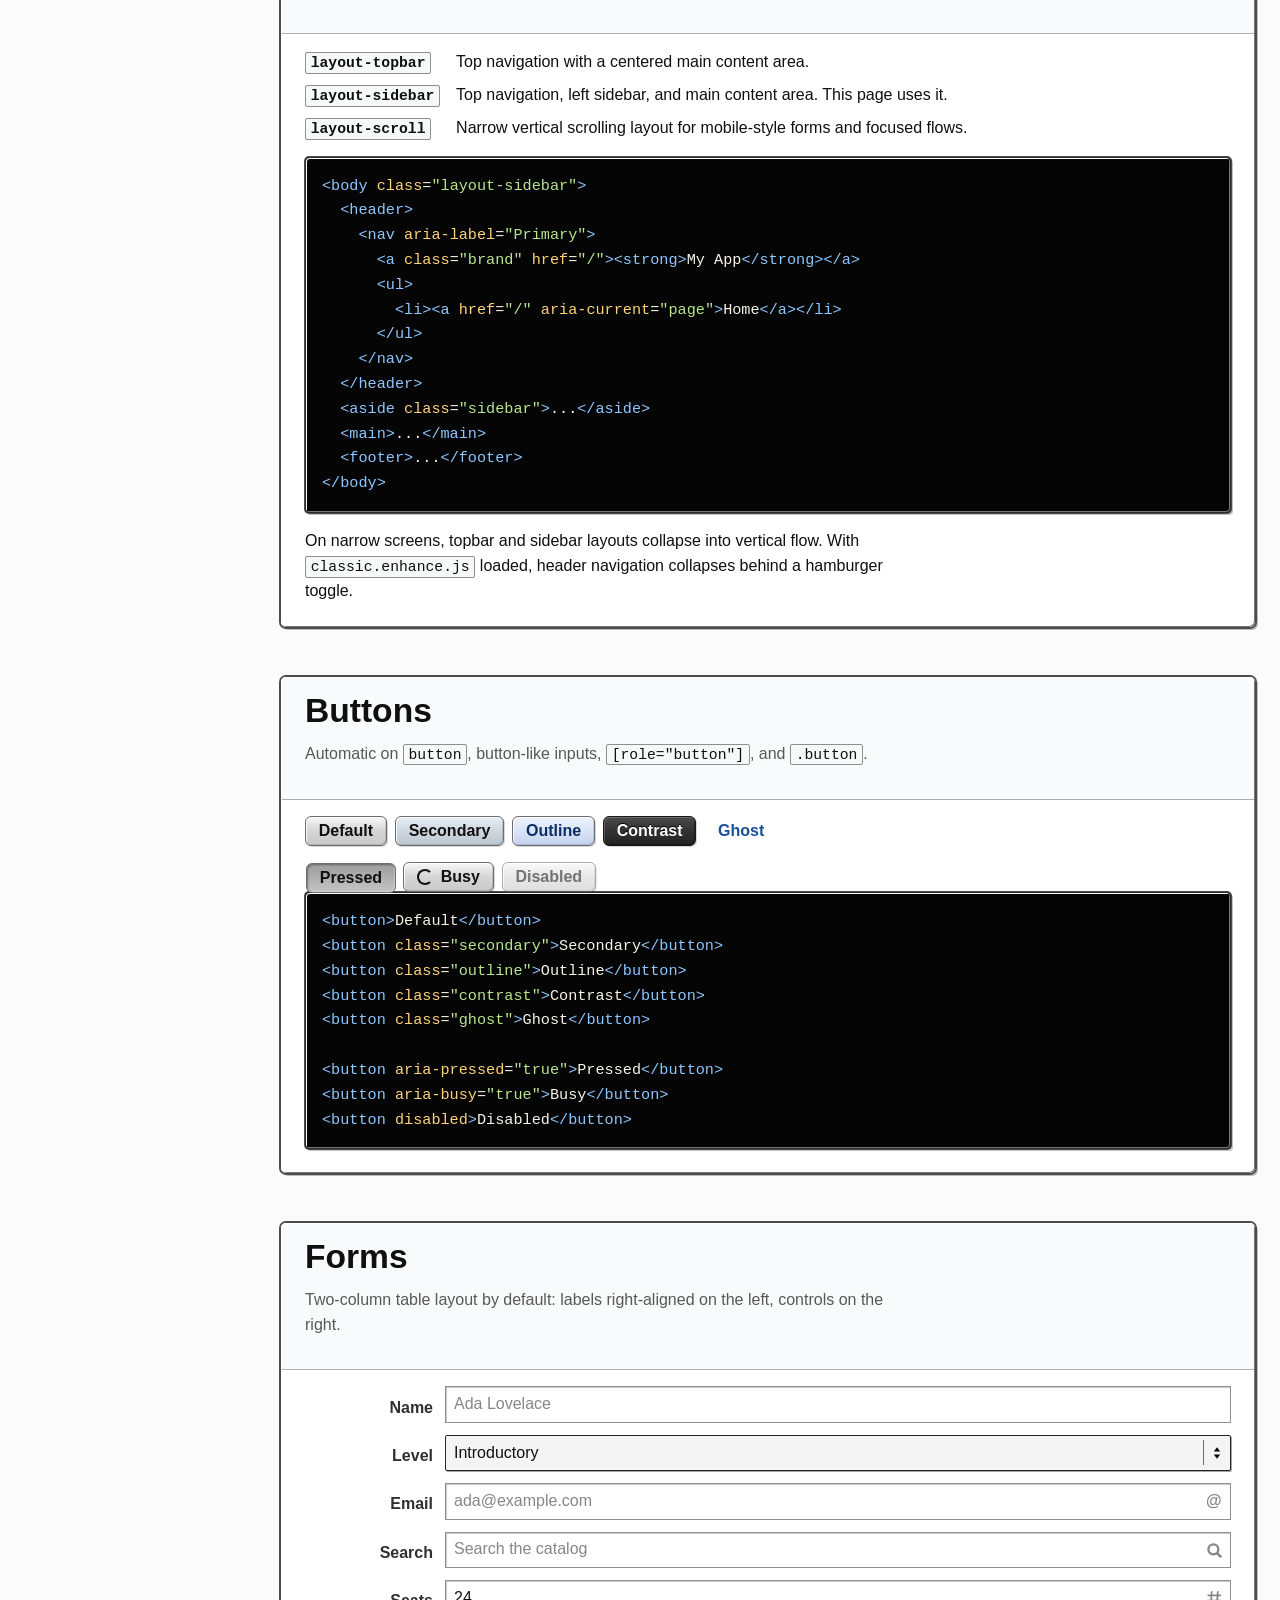
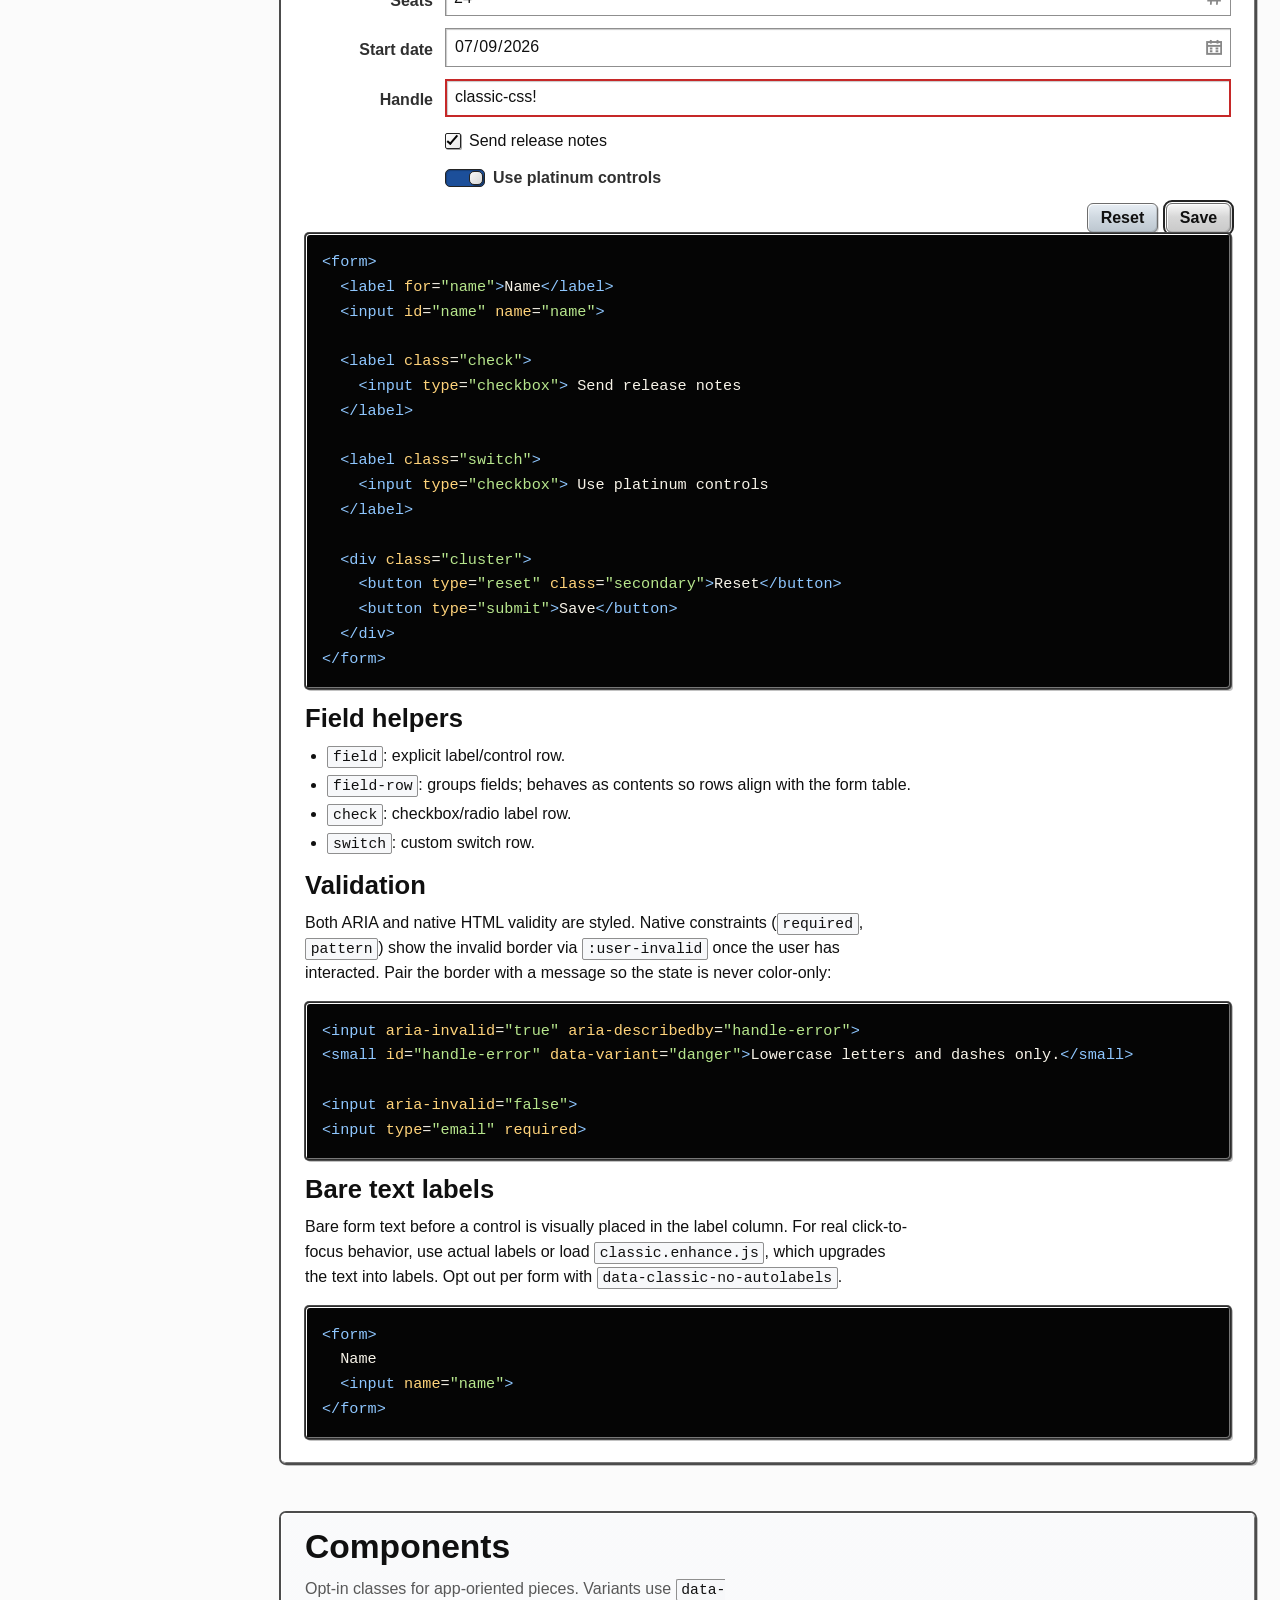
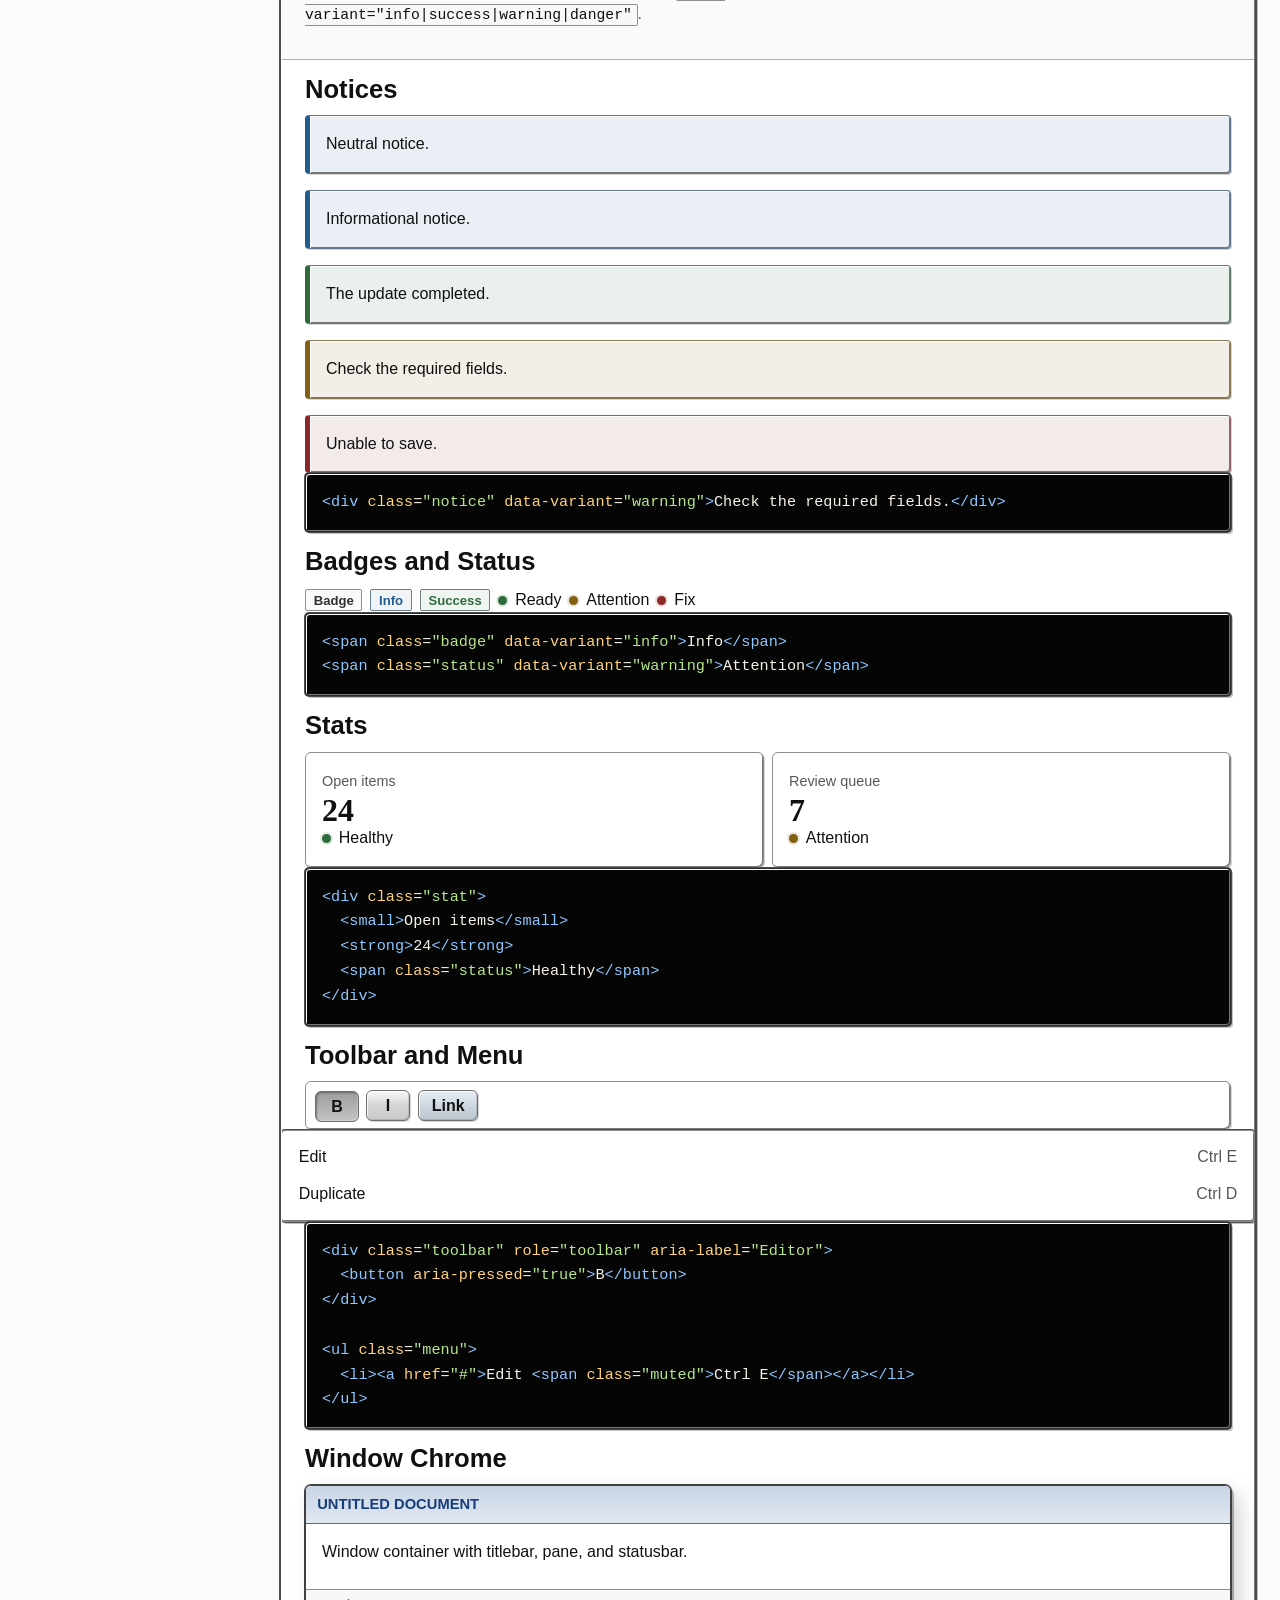
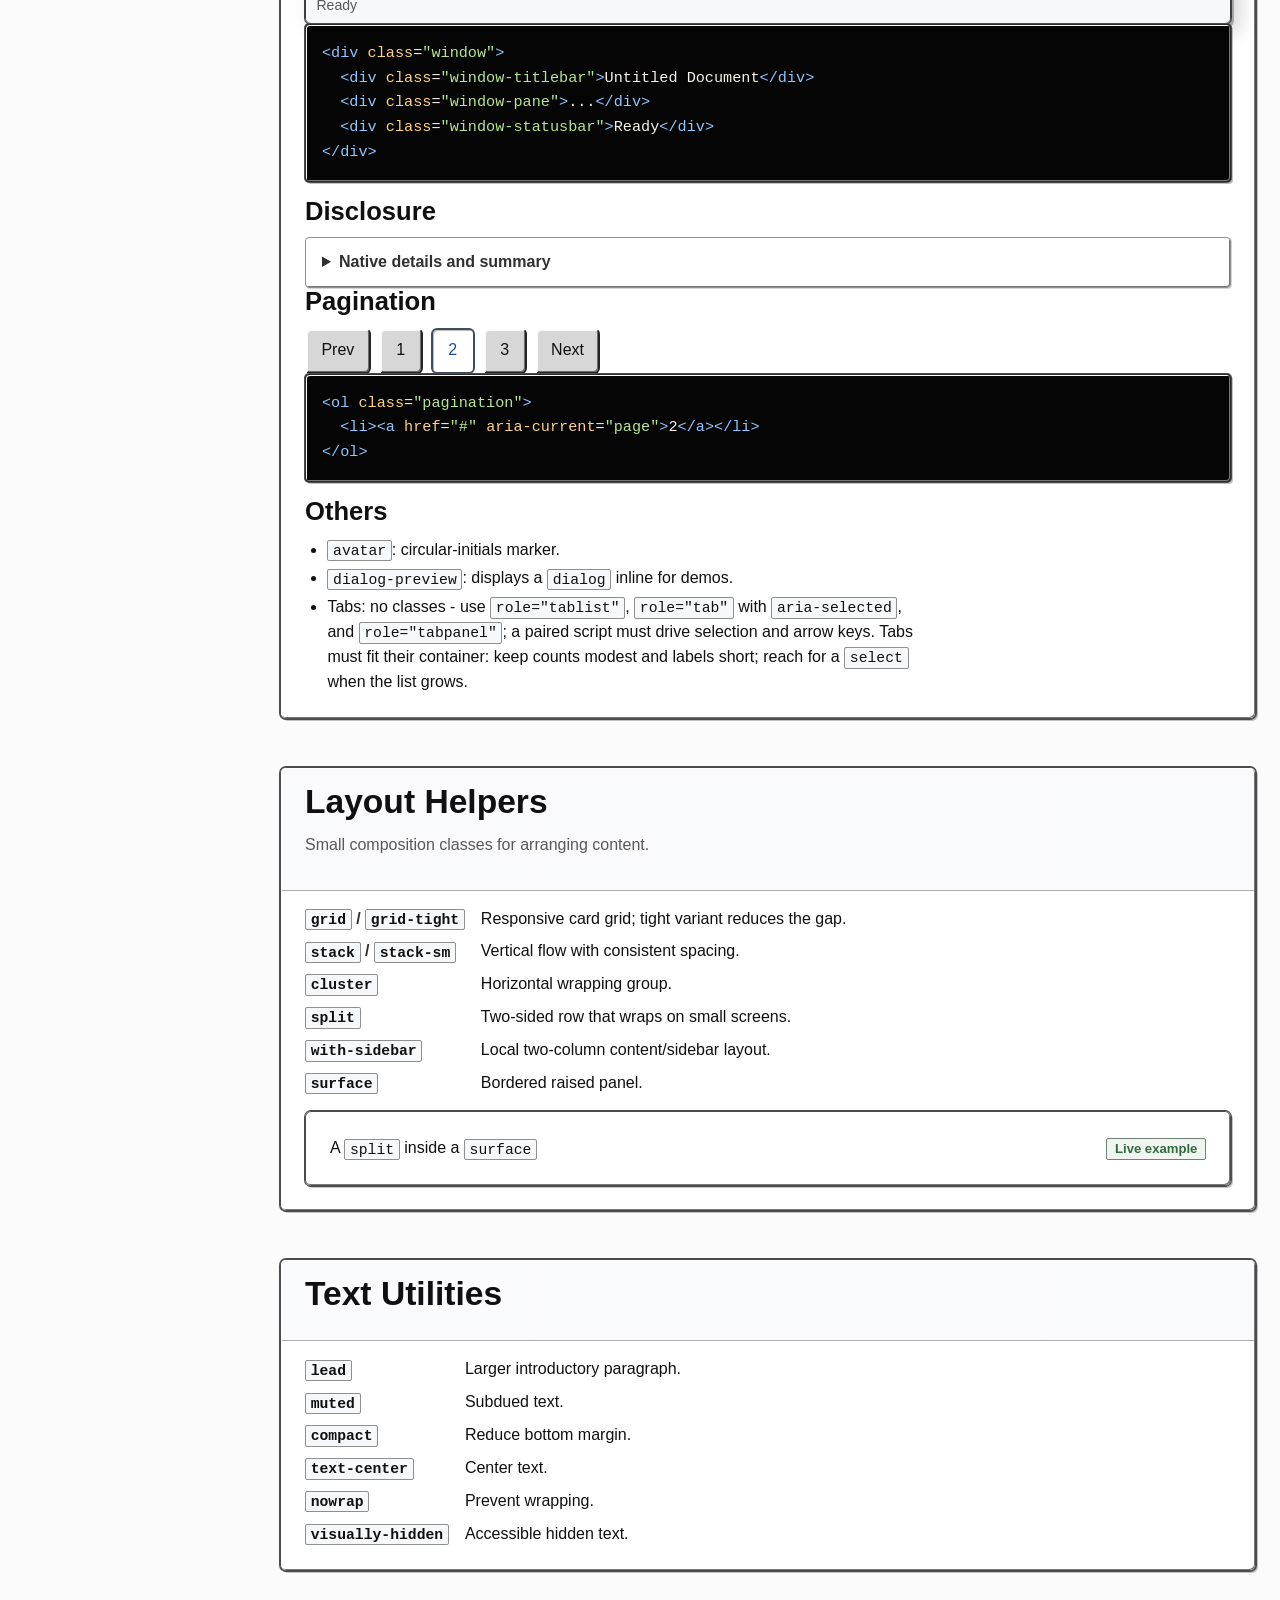
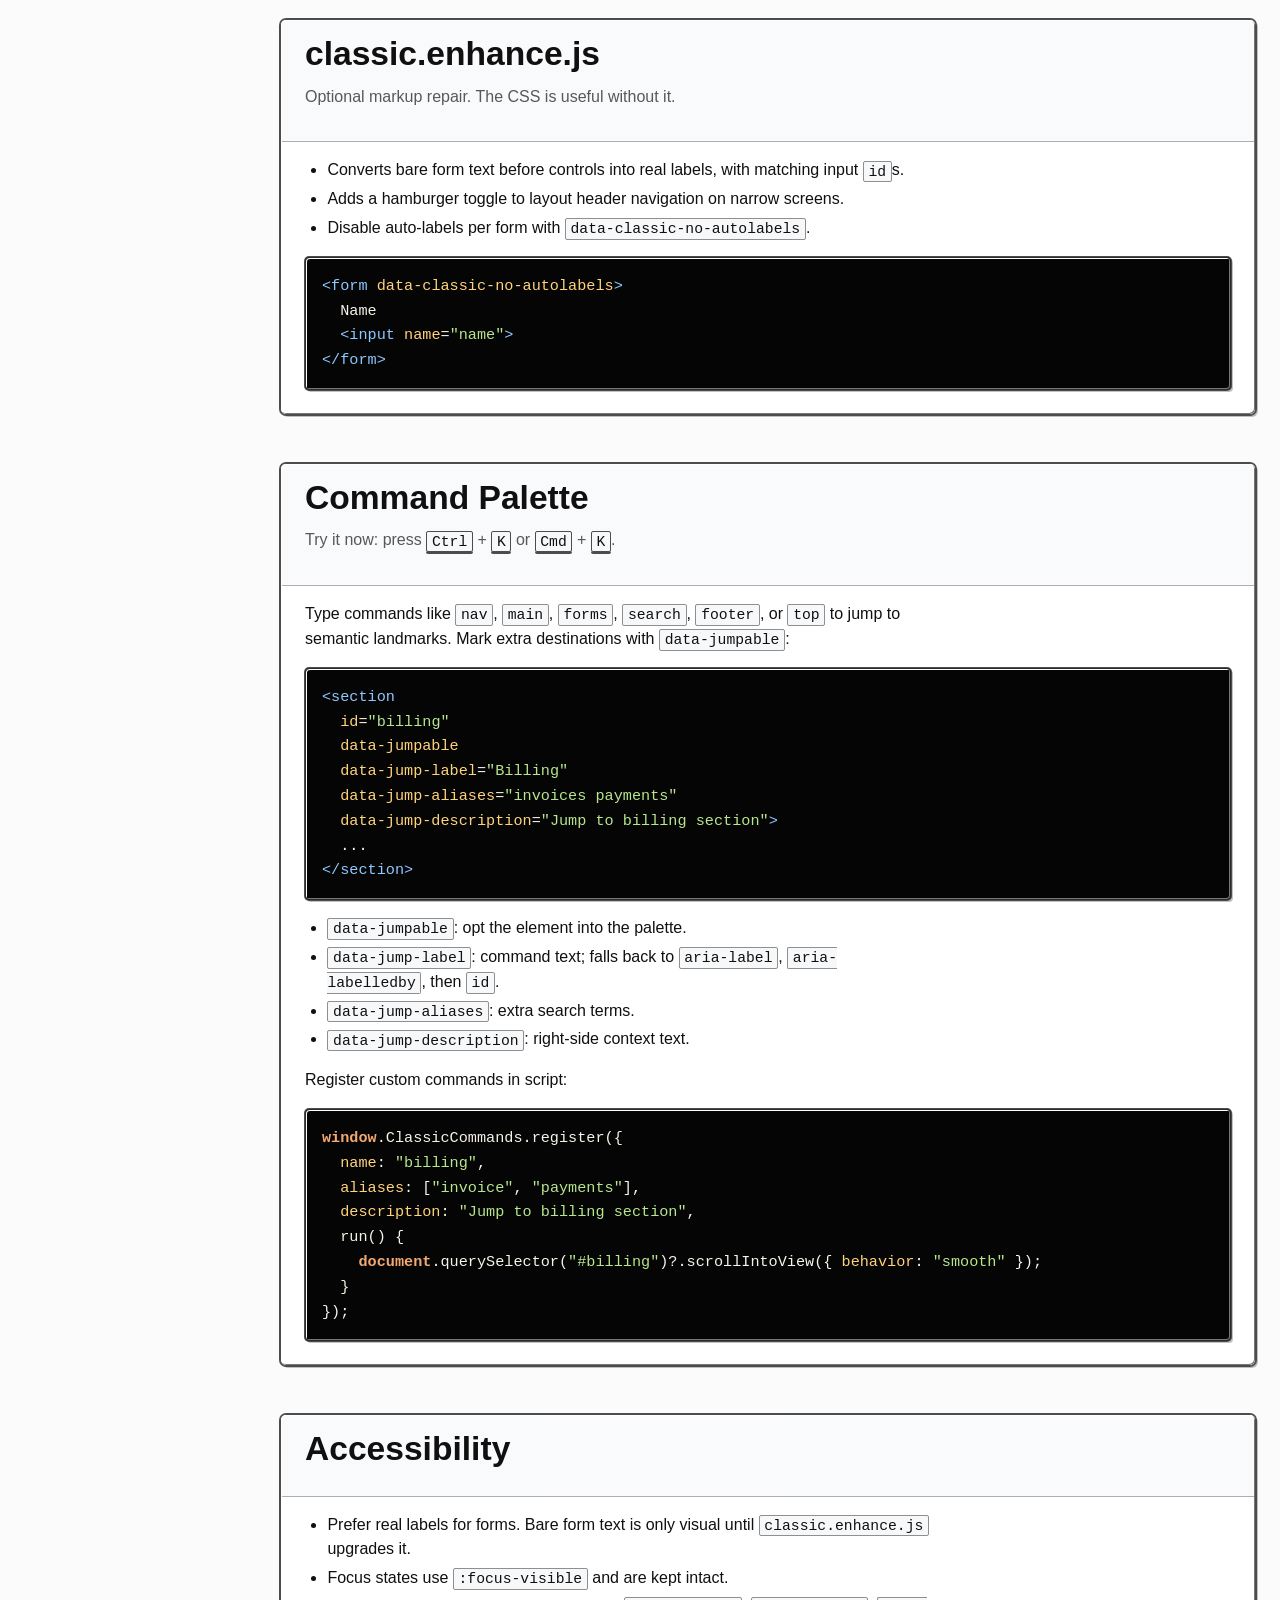
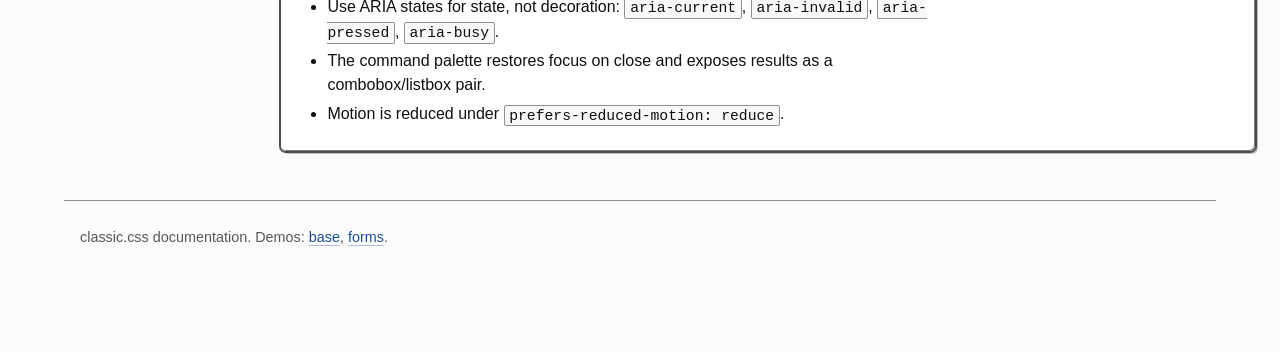
==== commit 14697f48: "Merge remote-tracking branch 'origin/main' # Conflicts: #	classic.css #	demo/components.html #	demo/" ====
--- a/index.html
+++ b/index.html
@@ -13,10 +13,14 @@
         <a class="brand" href="index.html">🏛️ <strong>classic.css</strong></a>
         <ul>
           <li><a href="index.html" aria-current="page">Docs</a></li>
-          <li><a href="demo/index.html">Specimen</a></li>
+          <li><a href="demo/base.html">Base</a></li>
           <li><a href="demo/forms.html">Forms</a></li>
-          <li><a href="demo/components.html">Components</a></li>
-          <li><a href="https://github.com/msu/classic-css">GitHub</a></li>
+          <li>
+            <a class="cluster" href="https://github.com/msu/classic-css" aria-label="GitHub repository">
+              <img src="assets/github-mark.svg" width="16" height="16" alt="">
+              <span>GitHub</span>
+            </a>
+          </li>
         </ul>
       </nav>
     </header>
@@ -41,15 +45,18 @@
     </aside>
 
     <main>
-      <section class="split" aria-labelledby="intro-title" data-jumpable data-jump-label="Introduction" data-jump-aliases="intro overview">
+      <section class="split split-start" aria-labelledby="intro-title" data-jumpable data-jump-label="Introduction" data-jump-aliases="intro overview">
         <div>
-          <p class="badge" data-variant="info">Single-file CSS</p>
+          <p class="cluster">
+            <span class="badge" data-variant="success">Single-file CSS</span>
+            <span class="badge" data-variant="warning">Sidebar layout</span>
+          </p>
           <h1 id="intro-title">classic.css</h1>
           <p class="lead">A single-file CSS library for semantic HTML with an old desktop feel: platinum surfaces, visible bevels, sunken inputs, and page layouts that work without a build step.</p>
         </div>
         <div class="toolbar" role="group" aria-label="Quick links">
           <a href="classic.css" class="button" download>Download CSS</a>
-          <a href="demo/index.html" class="button secondary">View Demos</a>
+          <a href="demo/base.html" class="button secondary">View Demos</a>
         </div>
       </section>
 
@@ -444,10 +451,10 @@
     </main>
 
     <footer>
-      <small>classic.css documentation. Demos: <a href="demo/index.html">specimen</a>, <a href="demo/forms.html">forms</a>, <a href="demo/components.html">components</a>.</small>
+      <small>classic.css documentation. Demos: <a href="demo/base.html">base</a>, <a href="demo/forms.html">forms</a>.</small>
     </footer>
 
     <script src="classic.enhance.js"></script>
     <script src="classic.commands.js"></script>
   </body>
-</html>+</html>
--- a/classic.css
+++ b/classic.css
@@ -121,11 +121,13 @@
             1px 1px 0 var(--highlight) inset,
             -1px -1px 0 var(--lowlight) inset,
             1px 1px 0 rgba(0, 0, 0, 0.16);
-        --shadow-raised:
+        --bevel-inset:
             1px 1px 0 var(--highlight) inset,
-            -1px -1px 0 var(--lowlight) inset,
+            -1px -1px 0 var(--lowlight) inset;
+        --shadow-raised-outer:
             0 0 0 1px var(--border-strong),
             2px 2px 0 rgba(0, 0, 0, 0.24);
+        --shadow-raised: var(--bevel-inset), var(--shadow-raised-outer);
         --shadow-pressed:
             1px 1px 2px rgba(0, 0, 0, 0.44) inset,
             -1px -1px 0 var(--highlight) inset;
@@ -369,6 +371,34 @@
         color: var(--text);
     }
 
+    pre code .token-comment {
+        color: #9a9a9a;
+        font-style: italic;
+    }
+
+    pre code .token-tag,
+    pre code .token-selector {
+        color: #8fc7ff;
+    }
+
+    pre code .token-attr,
+    pre code .token-property {
+        color: #ffd37a;
+    }
+
+    pre code .token-string {
+        color: #b7e68d;
+    }
+
+    pre code .token-keyword {
+        color: #f2a86f;
+        font-weight: 700;
+    }
+
+    pre code .token-number {
+        color: #c7b8ff;
+    }
+
     ul,
     ol {
         padding-left: 1.4rem;
@@ -438,6 +468,7 @@
     body.layout-sidebar,
     body.layout-scroll {
         min-height: 100vh;
+        overflow-x: hidden;
     }
 
     body.layout-topbar {
@@ -512,20 +543,17 @@
     }
 
     body.layout-sidebar>.sidebar {
-        align-self: start;
-        background:
-            linear-gradient(90deg, var(--highlight), transparent 28%),
-            var(--surface-2);
-        border-right: 1px solid var(--border-strong);
-        box-shadow:
-            1px 0 0 var(--highlight) inset,
-            2px 0 0 rgba(0, 0, 0, 0.12);
+        align-self: stretch;
+        background: var(--background-accent);
+        border-right: 1px solid var(--border);
+        box-shadow: none;
         grid-area: sidebar;
-        height: calc(100vh - 3.7rem);
+        height: 100vh;
+        max-height: 100vh;
         overflow: auto;
-        padding: var(--space-4);
-        position: static;
-        top: auto;
+        padding: var(--space-3) 0;
+        position: sticky;
+        top: 0;
     }
 
     body.layout-sidebar>.sidebar nav,
@@ -543,7 +571,7 @@
 
     body.layout-sidebar>.sidebar nav a {
         display: block;
-        padding: 0.48rem 0.6rem;
+        padding: 0.52rem var(--space-4);
     }
 
     body.layout-sidebar>main {
@@ -560,7 +588,6 @@
     /* Mobile-first scroll shell */
     body.layout-scroll {
         display: block;
-        overflow-x: hidden;
     }
 
     body.layout-scroll>main,
@@ -599,6 +626,10 @@
         justify-content: space-between;
     }
 
+    .split-start {
+        align-items: flex-start;
+    }
+
     .grid {
         display: grid;
         gap: var(--space-4);
@@ -610,9 +641,10 @@
     }
 
     .with-sidebar {
+        align-items: start;
         display: grid;
         gap: var(--space-5);
-        grid-template-columns: minmax(13rem, 0.32fr) minmax(0, 1fr);
+        grid-template-columns: minmax(10rem, 12rem) minmax(0, 1fr);
     }
 
     /* Responsive shell collapse */
@@ -628,12 +660,20 @@
         body.layout-scroll>header {
             padding: var(--space-3) 0.75rem;
             position: static;
+            width: auto;
         }
 
         body.layout-topbar>main,
         body.layout-sidebar>main {
             padding: var(--space-4) 0.75rem var(--space-6);
-            width: 100%;
+            width: auto;
+        }
+
+        body.layout-topbar>footer,
+        body.layout-sidebar>footer,
+        body.layout-scroll>main,
+        body.layout-scroll>footer {
+            width: auto;
         }
 
         body.layout-sidebar>.sidebar {
@@ -663,6 +703,7 @@
         box-shadow: var(--elev-shadow-2);
         padding: var(--space-5);
     }
+
 }
 
 @layer components {
@@ -708,18 +749,16 @@
 
     body.layout-sidebar>.sidebar nav a:not([role="button"]):not(.brand) {
         align-items: center;
-        background: var(--button-face);
-        border: 1px solid;
-        border-color: var(--highlight) var(--button-edge) var(--button-edge) var(--highlight);
-        border-radius: var(--radius-3);
-        box-shadow:
-            1px 1px 0 var(--button-face-light) inset,
-            -1px -1px 0 var(--button-groove) inset;
+        background: transparent;
+        border: 0;
+        border-left: 0.25rem solid transparent;
+        border-radius: 0;
+        box-shadow: none;
         display: flex;
         font-weight: 700;
-        min-height: 2.35rem;
-        min-width: 2.75rem;
-        padding: 0.42rem 0.7rem;
+        min-height: 2.15rem;
+        min-width: 0;
+        padding: 0.46rem var(--space-4) 0.46rem calc(var(--space-4) - 0.25rem);
         user-select: none;
     }
 
@@ -729,15 +768,18 @@
     }
 
     body.layout-sidebar>.sidebar nav a[aria-current="page"]:not([role="button"]):not(.brand) {
-        background: color-mix(in srgb, var(--primary) 8%, var(--surface));
-        border-color: color-mix(in srgb, var(--primary) 35%, var(--border));
+        background: color-mix(in srgb, var(--primary) 8%, transparent);
+        border-left-color: var(--primary);
         color: var(--primary-active);
     }
 
     body.layout-sidebar>.sidebar nav a[aria-current="page"]:not([role="button"]):not(.brand) {
-        box-shadow:
-            3px 0 0 var(--primary) inset,
-            1px 1px 0 var(--highlight) inset;
+        box-shadow: none;
+    }
+
+    body.layout-sidebar>.sidebar nav a:not([role="button"]):not(.brand):hover {
+        background: color-mix(in srgb, var(--primary) 7%, var(--surface));
+        color: var(--primary);
     }
 
     body.layout-topbar>header nav a:not([role="button"]),
@@ -860,36 +902,61 @@
         background: var(--surface);
         border: 1px solid var(--border-strong);
         border-radius: var(--radius-3);
-        box-shadow: var(--shadow-raised);
-        padding: var(--space-5);
+        box-shadow: var(--shadow-raised-outer);
+        display: flex;
+        flex-direction: column;
+        overflow: clip;
+        position: relative;
+    }
+
+    article::after {
+        border-radius: calc(var(--radius-3) - 1px);
+        box-shadow: var(--bevel-inset);
+        content: "";
+        inset: 0;
+        pointer-events: none;
+        position: absolute;
     }
 
     article>header,
     article>footer {
         background: linear-gradient(180deg, color-mix(in srgb, var(--surface-2) 70%, var(--highlight)), color-mix(in srgb, var(--surface-2) 70%, var(--surface)));
         border-color: color-mix(in srgb, var(--border) 72%, var(--surface));
-        margin-inline: calc(var(--space-5) * -1);
         padding-inline: var(--space-5);
     }
 
     article>header {
         border-bottom: 1px solid color-mix(in srgb, var(--border) 72%, var(--surface));
         margin-bottom: var(--space-4);
-        margin-top: calc(var(--space-5) * -1);
         padding-block: var(--space-4);
     }
 
     article>footer {
         border-top: 1px solid color-mix(in srgb, var(--border) 72%, var(--surface));
-        margin-bottom: calc(var(--space-5) * -1);
-        margin-top: var(--space-5);
+        margin-top: auto;
         padding-block: var(--space-4);
+    }
+
+    article> :has(+ footer) {
+        margin-block-end: var(--space-5);
     }
 
     article> :last-child,
     section> :last-child,
     aside> :last-child {
         margin-bottom: 0;
+    }
+
+    article> :not(header, footer) {
+        margin-inline: var(--space-5);
+    }
+
+    article> :first-child:not(header) {
+        margin-block-start: var(--space-5);
+    }
+
+    article> :last-child:not(footer) {
+        margin-block-end: var(--space-5);
     }
 
     /* Buttons */
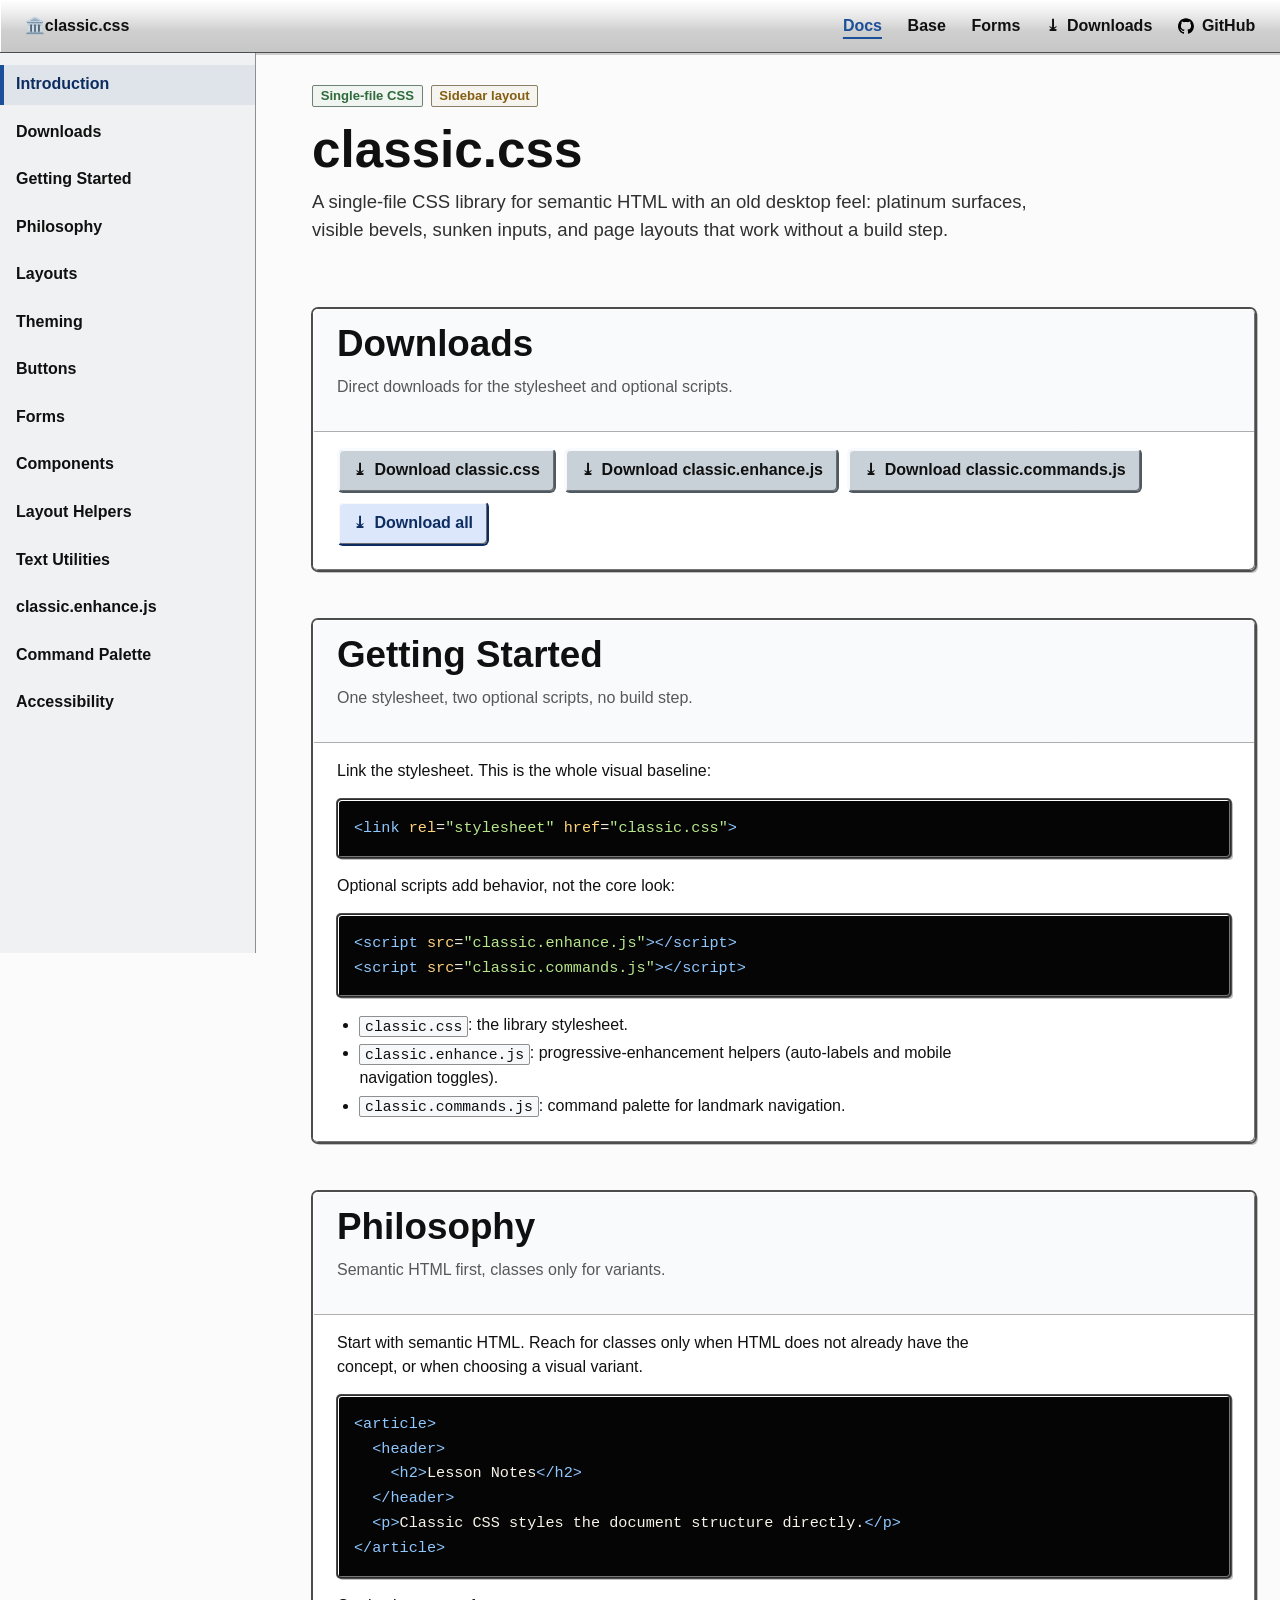
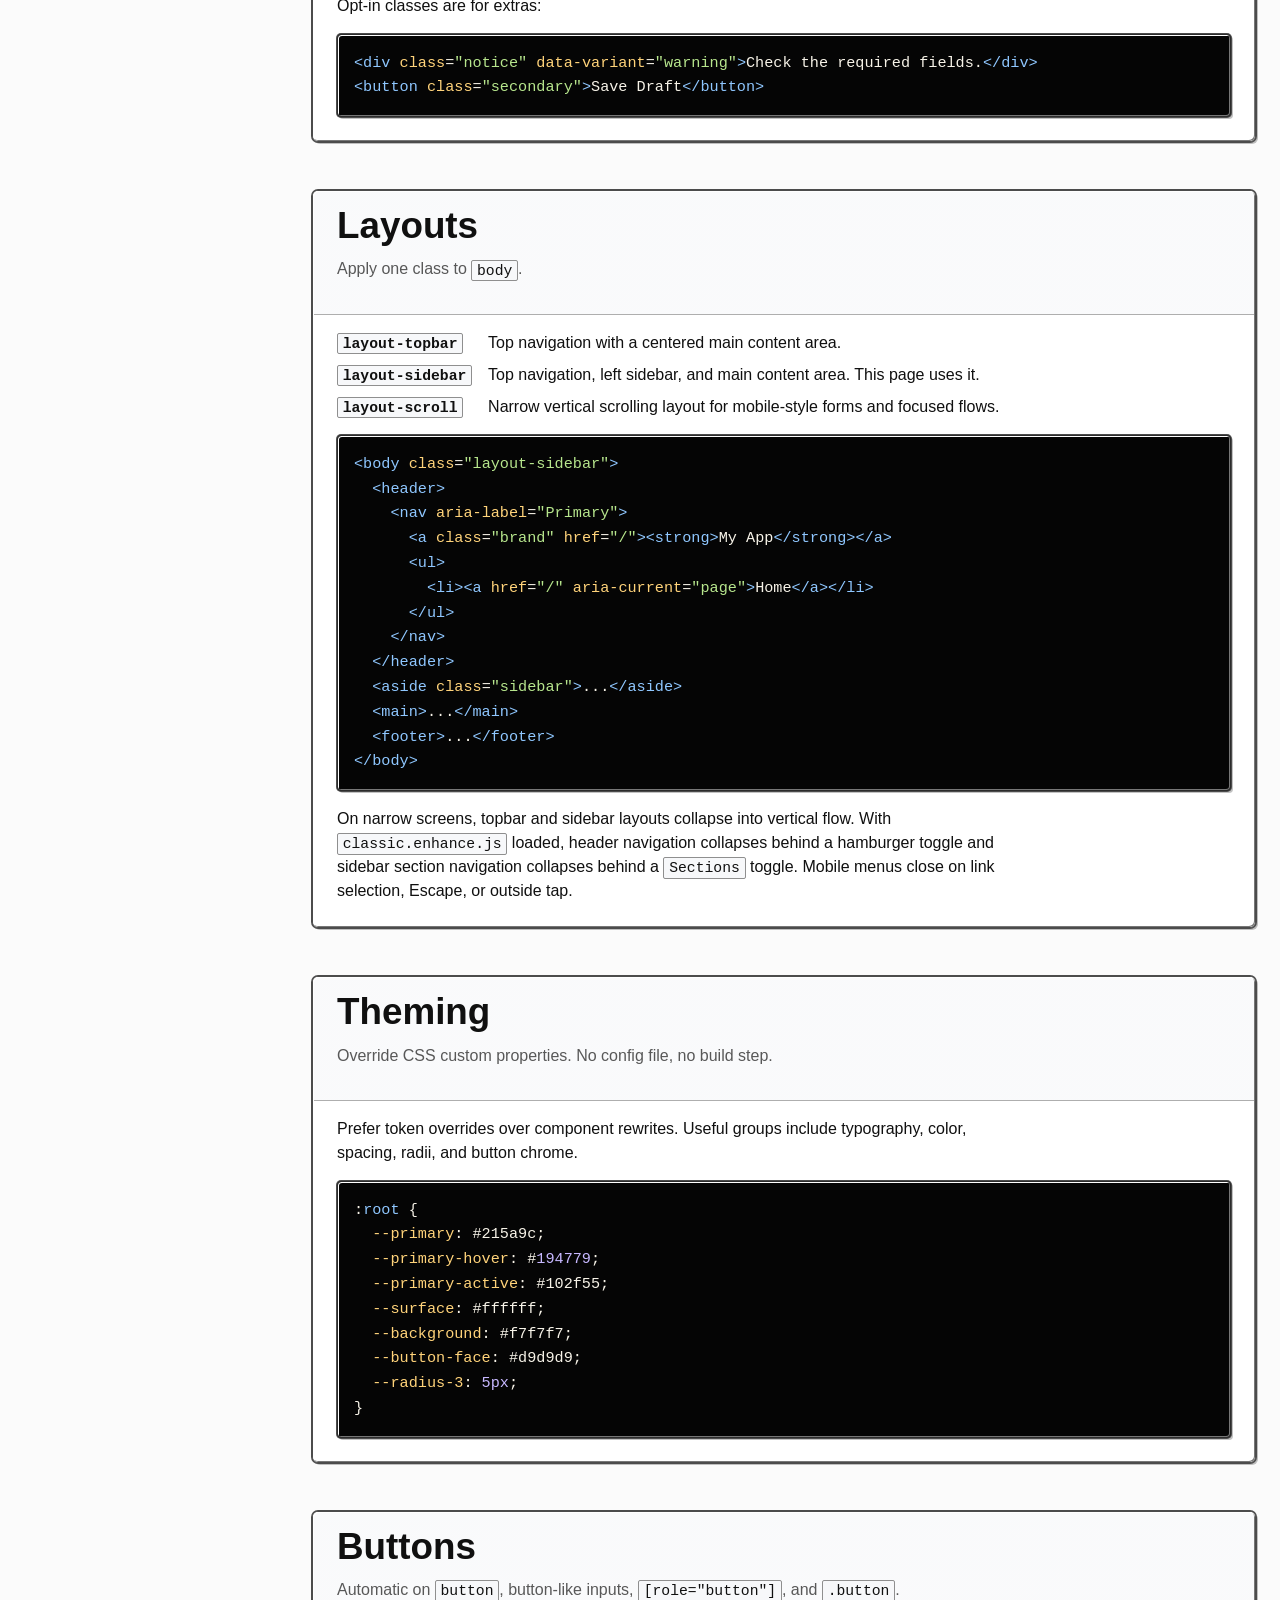
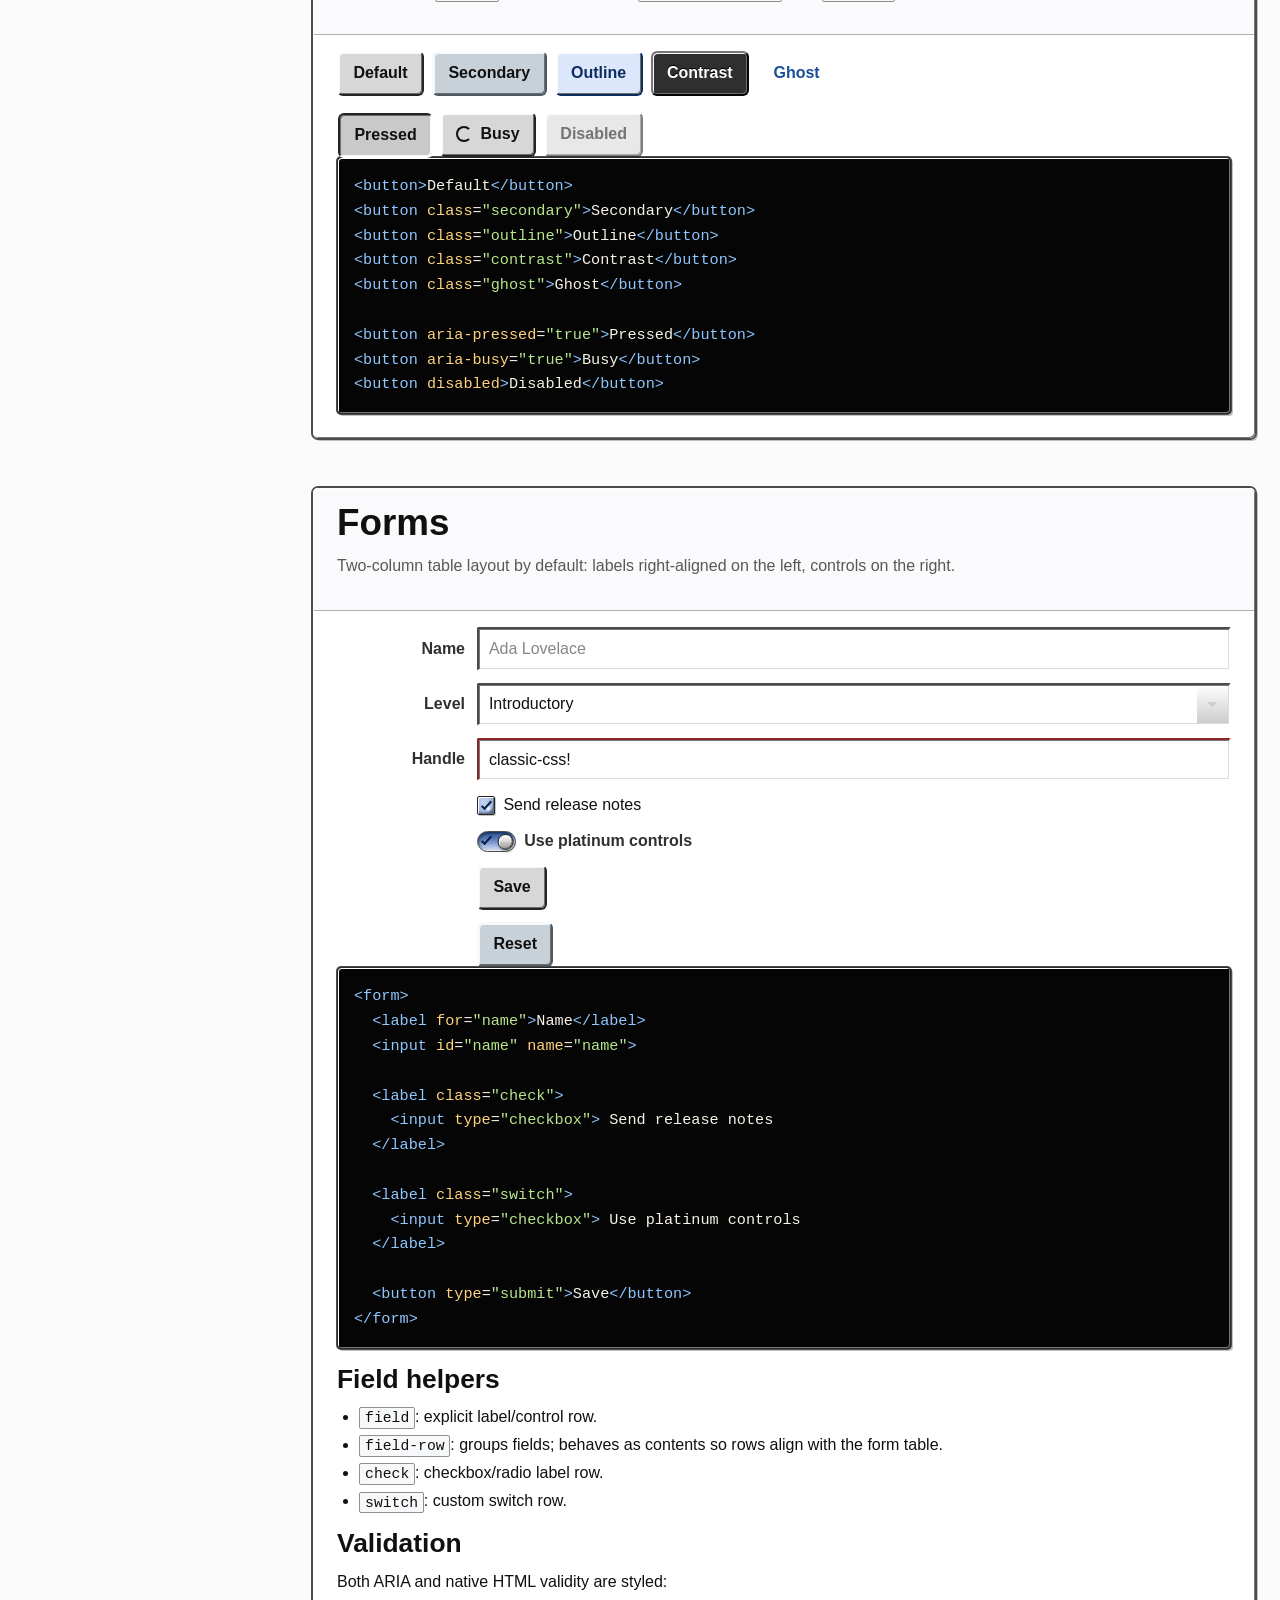
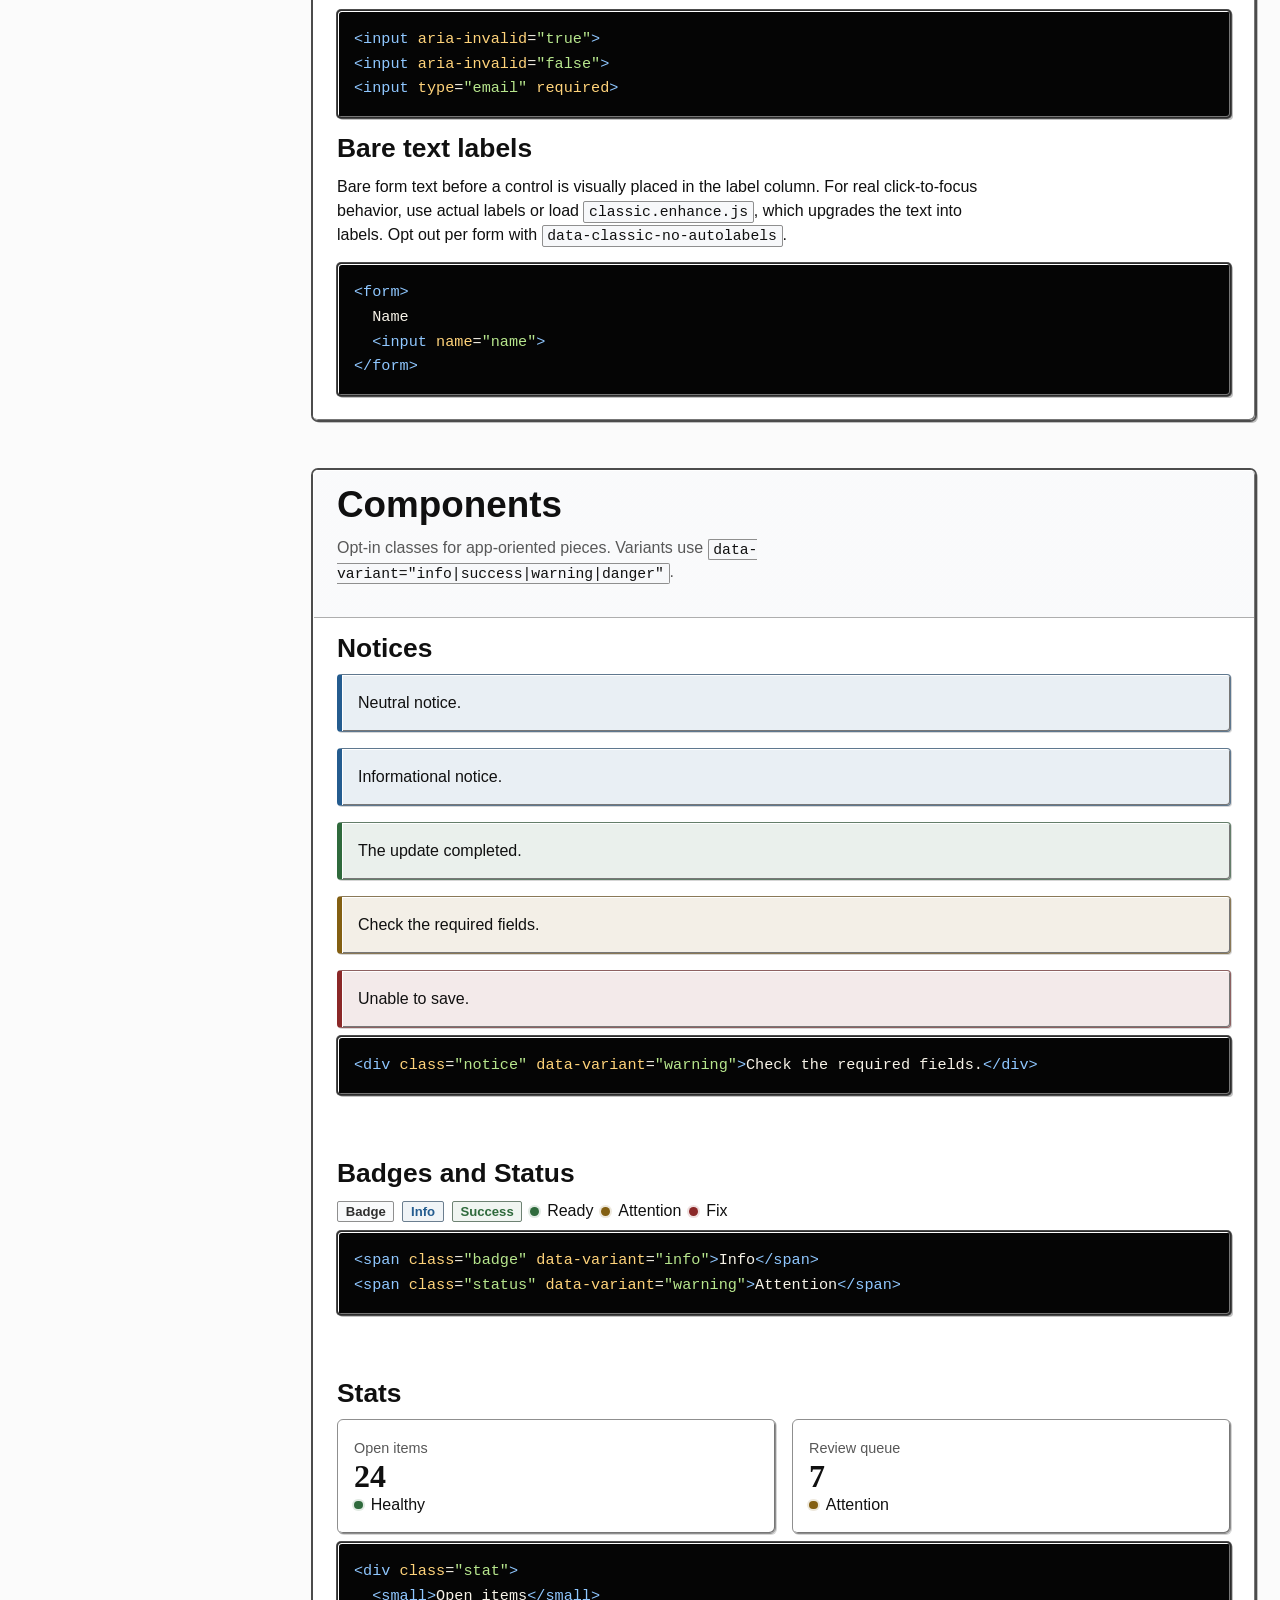
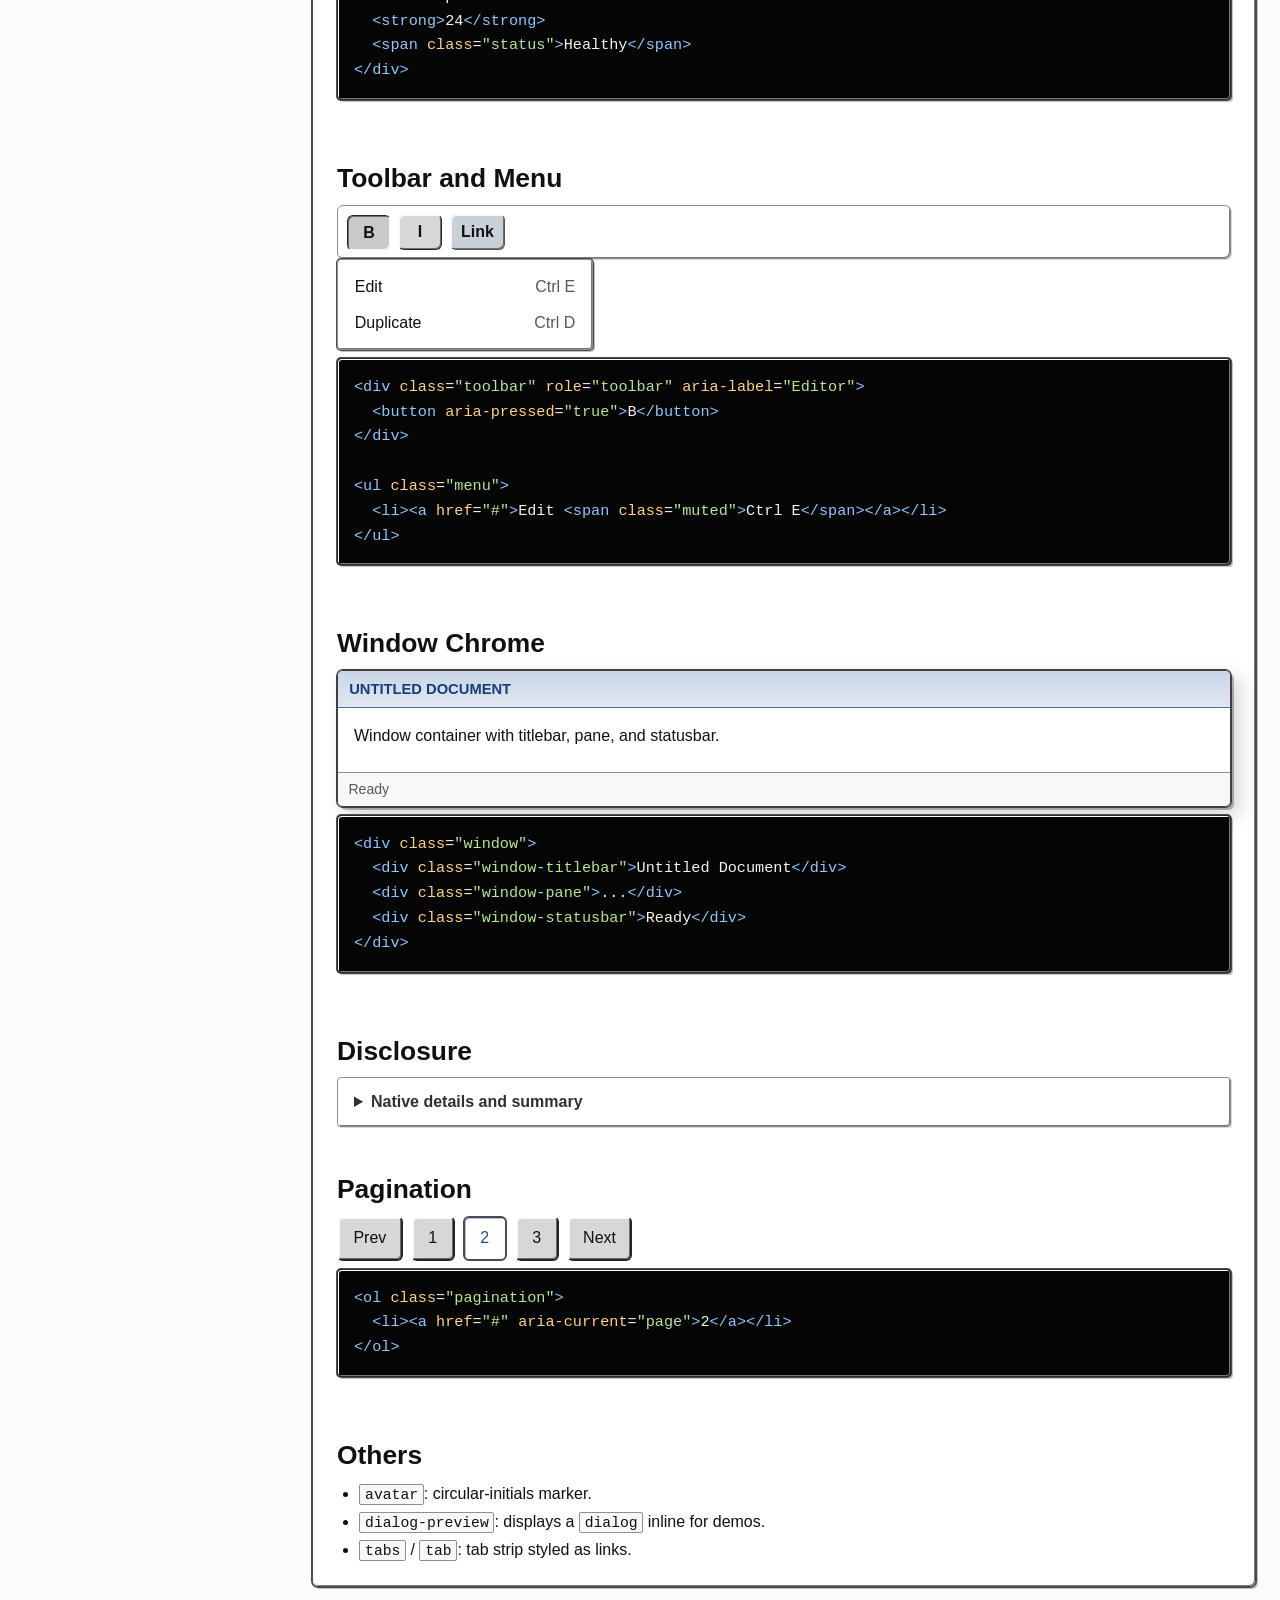
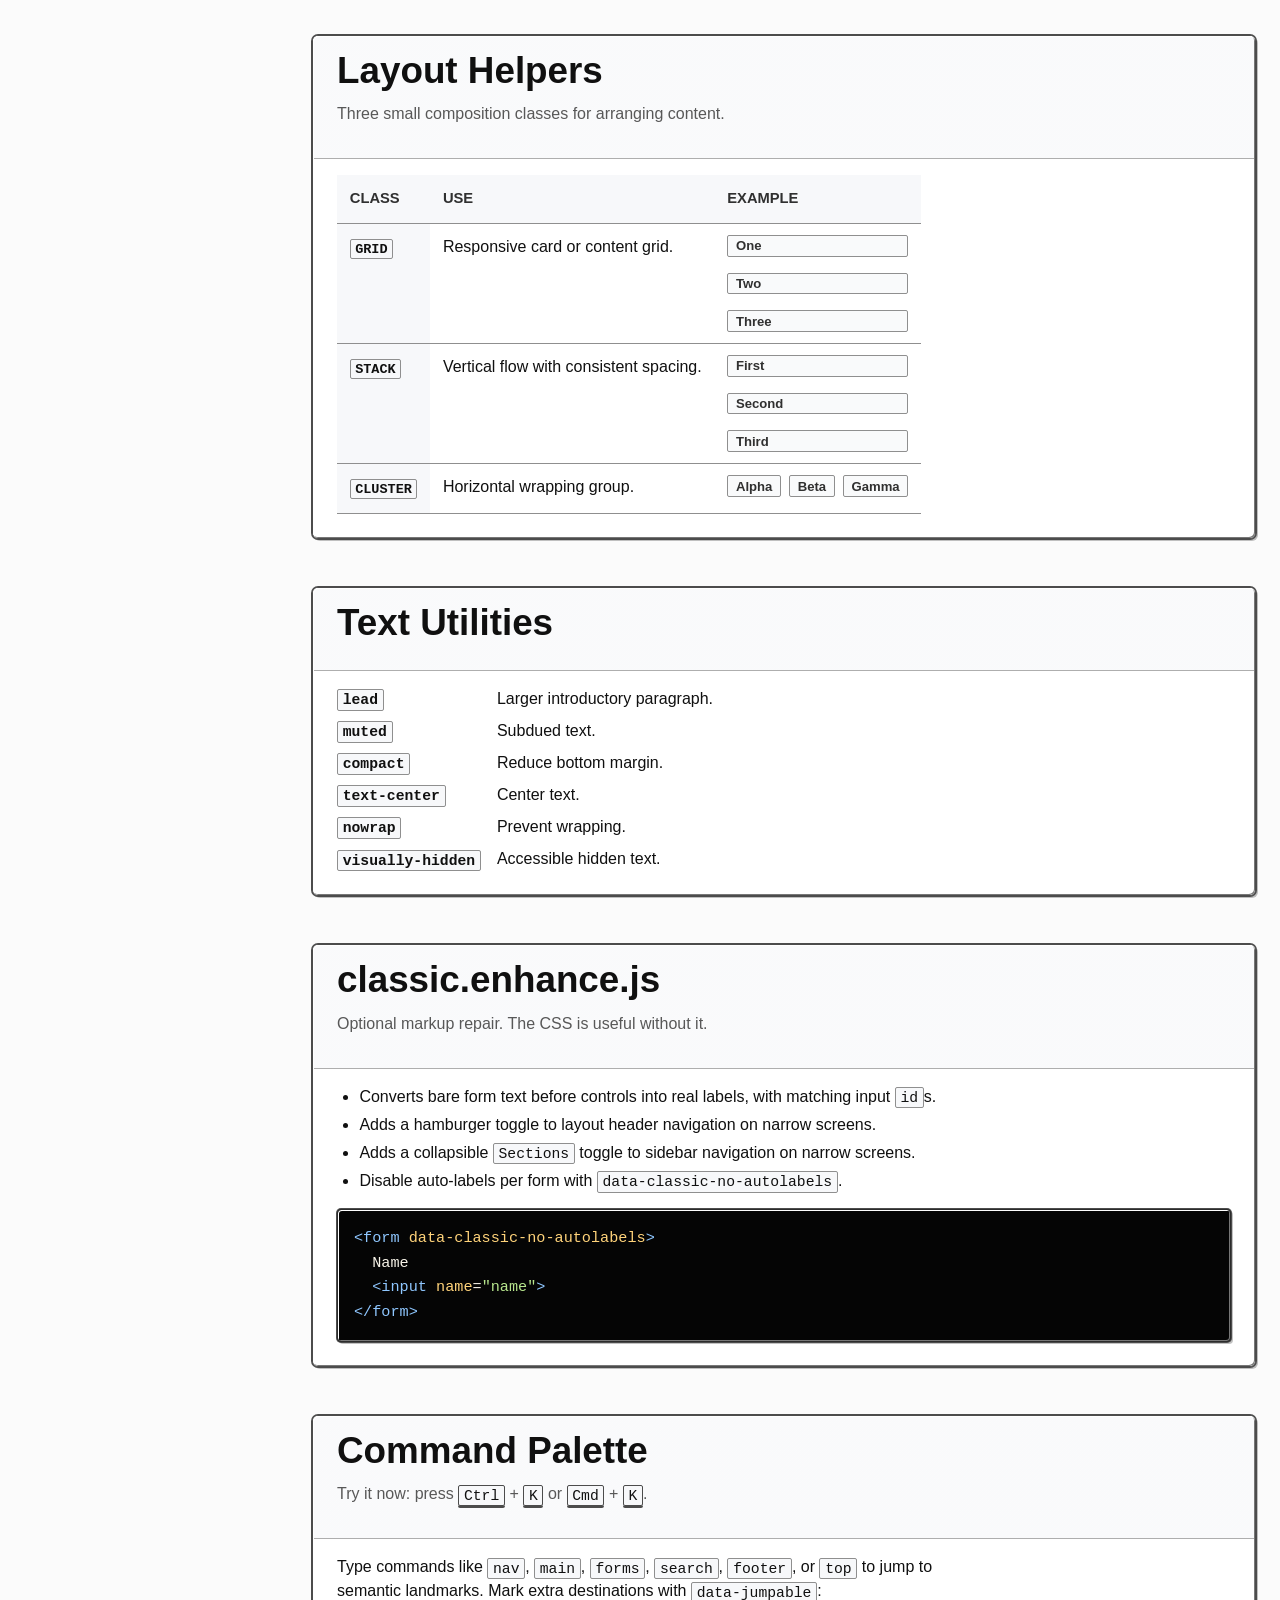
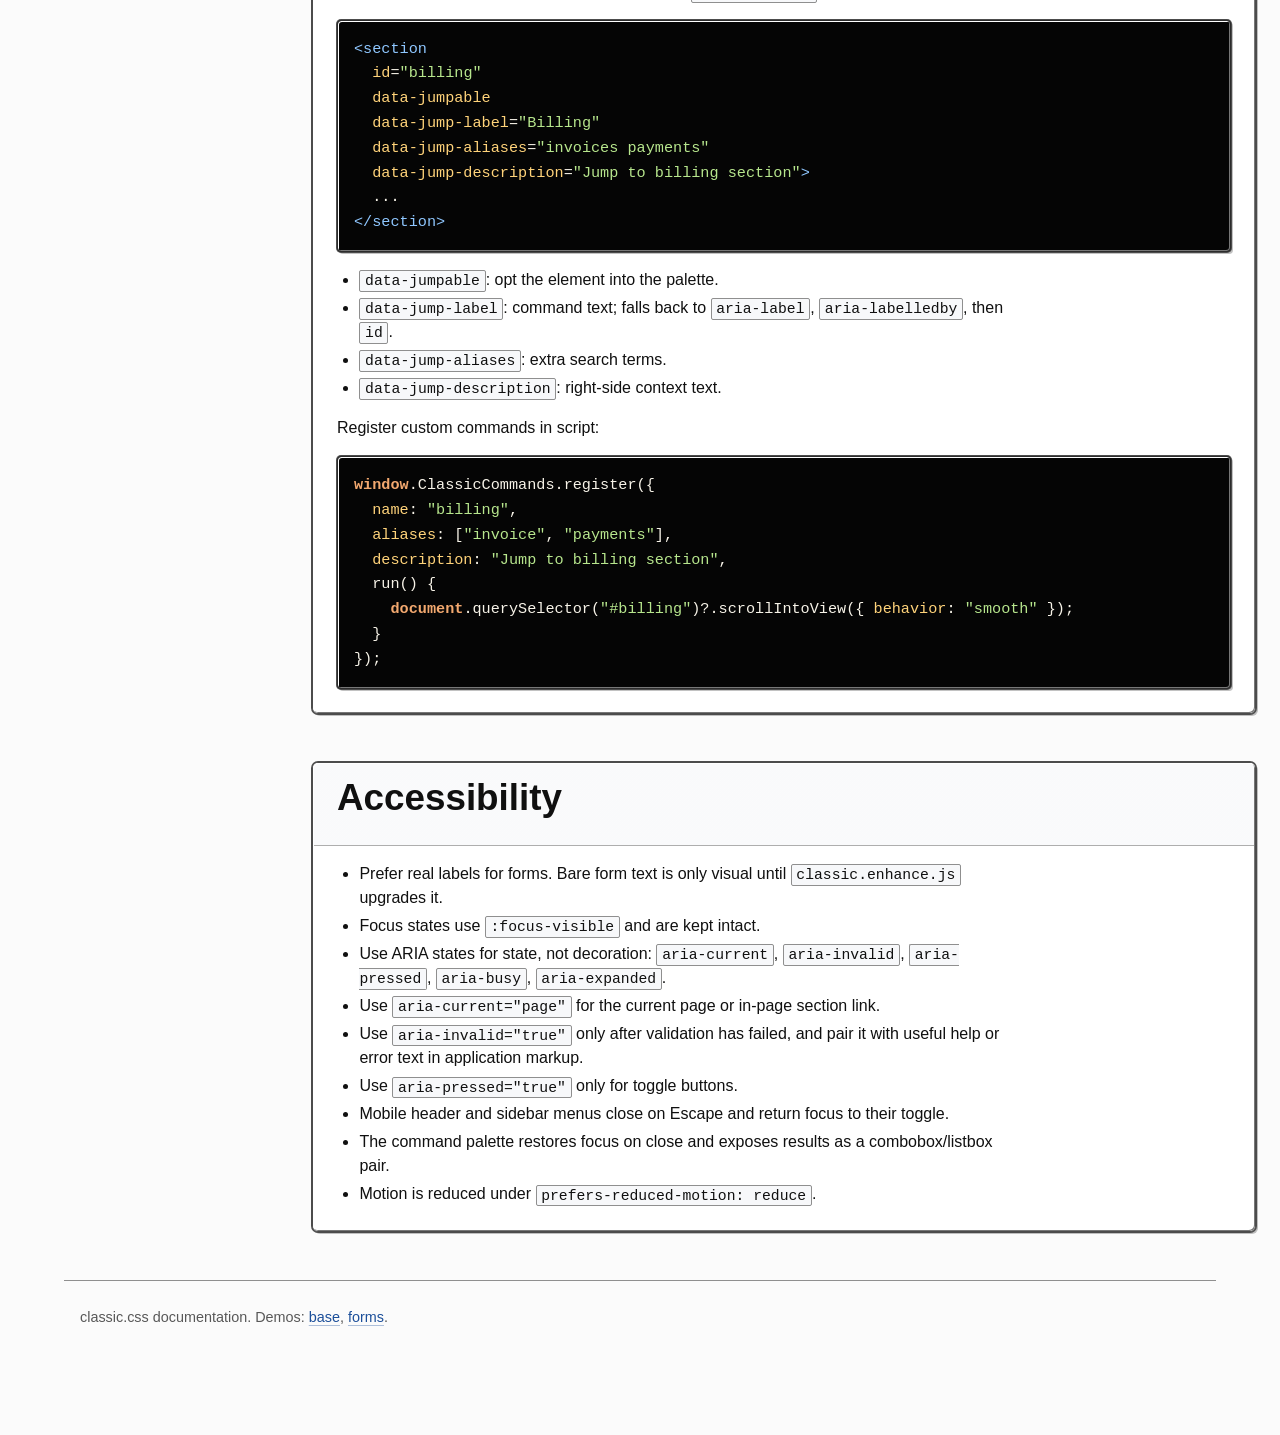
==== commit 36e733db: "Tweaks on styling and layout helpers" ====
--- a/index.html
+++ b/index.html
@@ -15,6 +15,7 @@
           <li><a href="index.html" aria-current="page">Docs</a></li>
           <li><a href="demo/base.html">Base</a></li>
           <li><a href="demo/forms.html">Forms</a></li>
+          <li><a class="cluster" href="#downloads"><span aria-hidden="true">&#x2913;</span><span>Downloads</span></a></li>
           <li>
             <a class="cluster" href="https://github.com/msu/classic-css" aria-label="GitHub repository">
               <img src="assets/github-mark.svg" width="16" height="16" alt="">
@@ -29,9 +30,11 @@
       <nav aria-label="Documentation sections">
         <ul>
           <li><a href="#intro-title" aria-current="page">Introduction</a></li>
+          <li><a href="#downloads">Downloads</a></li>
           <li><a href="#getting-started">Getting Started</a></li>
           <li><a href="#philosophy">Philosophy</a></li>
           <li><a href="#layouts">Layouts</a></li>
+          <li><a href="#theming">Theming</a></li>
           <li><a href="#buttons">Buttons</a></li>
           <li><a href="#forms">Forms</a></li>
           <li><a href="#components">Components</a></li>
@@ -45,7 +48,7 @@
     </aside>
 
     <main>
-      <section class="split split-start" aria-labelledby="intro-title" data-jumpable data-jump-label="Introduction" data-jump-aliases="intro overview">
+      <section class="cluster" aria-labelledby="intro-title" data-jumpable data-jump-label="Introduction" data-jump-aliases="intro overview">
         <div>
           <p class="cluster">
             <span class="badge" data-variant="success">Single-file CSS</span>
@@ -54,11 +57,20 @@
           <h1 id="intro-title">classic.css</h1>
           <p class="lead">A single-file CSS library for semantic HTML with an old desktop feel: platinum surfaces, visible bevels, sunken inputs, and page layouts that work without a build step.</p>
         </div>
-        <div class="toolbar" role="group" aria-label="Quick links">
-          <a href="classic.css" class="button" download>Download CSS</a>
-          <a href="demo/base.html" class="button secondary">View Demos</a>
-        </div>
       </section>
+
+      <article id="downloads" data-jumpable data-jump-label="Downloads" data-jump-aliases="download css js scripts files">
+        <header>
+          <h2>Downloads</h2>
+          <p class="muted">Direct downloads for the stylesheet and optional scripts.</p>
+        </header>
+        <div class="cluster" role="group" aria-label="Download files">
+          <a href="classic.css" class="button secondary" download><span aria-hidden="true">&#x2913;</span><span>Download classic.css</span></a>
+          <a href="classic.enhance.js" class="button secondary" download><span aria-hidden="true">&#x2913;</span><span>Download classic.enhance.js</span></a>
+          <a href="classic.commands.js" class="button secondary" download><span aria-hidden="true">&#x2913;</span><span>Download classic.commands.js</span></a>
+          <button type="button" class="outline" data-download-all><span aria-hidden="true">&#x2913;</span><span>Download all</span></button>
+        </div>
+      </article>
 
       <article id="getting-started" data-jumpable data-jump-label="Getting started" data-jump-aliases="install usage setup">
         <header>
@@ -72,7 +84,7 @@
 &lt;script src="classic.commands.js"&gt;&lt;/script&gt;</code></pre>
         <ul>
           <li><code>classic.css</code>: the library stylesheet.</li>
-          <li><code>classic.enhance.js</code>: progressive-enhancement helpers (auto-labels, hamburger menu).</li>
+          <li><code>classic.enhance.js</code>: progressive-enhancement helpers (auto-labels and mobile navigation toggles).</li>
           <li><code>classic.commands.js</code>: command palette for landmark navigation.</li>
         </ul>
       </article>
@@ -120,7 +132,24 @@
   &lt;main&gt;...&lt;/main&gt;
   &lt;footer&gt;...&lt;/footer&gt;
 &lt;/body&gt;</code></pre>
-        <p>On narrow screens, topbar and sidebar layouts collapse into vertical flow. With <code>classic.enhance.js</code> loaded, header navigation collapses behind a hamburger toggle.</p>
+        <p>On narrow screens, topbar and sidebar layouts collapse into vertical flow. With <code>classic.enhance.js</code> loaded, header navigation collapses behind a hamburger toggle and sidebar section navigation collapses behind a <code>Sections</code> toggle. Mobile menus close on link selection, Escape, or outside tap.</p>
+      </article>
+
+      <article id="theming" data-jumpable data-jump-label="Theming" data-jump-aliases="variables custom properties tokens colors">
+        <header>
+          <h2>Theming</h2>
+          <p class="muted">Override CSS custom properties. No config file, no build step.</p>
+        </header>
+        <p>Prefer token overrides over component rewrites. Useful groups include typography, color, spacing, radii, and button chrome.</p>
+        <pre><code>:root {
+  --primary: #215a9c;
+  --primary-hover: #194779;
+  --primary-active: #102f55;
+  --surface: #ffffff;
+  --background: #f7f7f7;
+  --button-face: #d9d9d9;
+  --radius-3: 5px;
+}</code></pre>
       </article>
 
       <article id="buttons" data-jumpable data-jump-label="Buttons" data-jump-aliases="button variants states">
@@ -168,18 +197,6 @@
             <option>Advanced</option>
           </select>
 
-          <label for="doc-email">Email</label>
-          <input id="doc-email" name="doc-email" type="email" placeholder="ada@example.com">
-
-          <label for="doc-search">Search</label>
-          <input id="doc-search" name="doc-search" type="search" placeholder="Search the catalog">
-
-          <label for="doc-seats">Seats</label>
-          <input id="doc-seats" name="doc-seats" type="number" min="1" max="120" value="24">
-
-          <label for="doc-start">Start date</label>
-          <input id="doc-start" name="doc-start" type="date" value="2026-07-09">
-
           <label for="doc-handle">Handle</label>
           <input id="doc-handle" name="doc-handle" type="text" value="classic-css!" aria-invalid="true">
 
@@ -193,10 +210,8 @@
             Use platinum controls
           </label>
 
-          <div class="cluster">
-            <button type="reset" class="secondary">Reset</button>
-            <button type="submit">Save</button>
-          </div>
+          <button type="submit">Save</button>
+          <button type="reset" class="secondary">Reset</button>
         </form>
         <pre><code>&lt;form&gt;
   &lt;label for="name"&gt;Name&lt;/label&gt;
@@ -210,10 +225,7 @@
     &lt;input type="checkbox"&gt; Use platinum controls
   &lt;/label&gt;
 
-  &lt;div class="cluster"&gt;
-    &lt;button type="reset" class="secondary"&gt;Reset&lt;/button&gt;
-    &lt;button type="submit"&gt;Save&lt;/button&gt;
-  &lt;/div&gt;
+  &lt;button type="submit"&gt;Save&lt;/button&gt;
 &lt;/form&gt;</code></pre>
         <h3>Field helpers</h3>
         <ul>
@@ -223,10 +235,8 @@
           <li><code>switch</code>: custom switch row.</li>
         </ul>
         <h3>Validation</h3>
-        <p>Both ARIA and native HTML validity are styled. Native constraints (<code>required</code>, <code>pattern</code>) show the invalid border via <code>:user-invalid</code> once the user has interacted. Pair the border with a message so the state is never color-only:</p>
-        <pre><code>&lt;input aria-invalid="true" aria-describedby="handle-error"&gt;
-&lt;small id="handle-error" data-variant="danger"&gt;Lowercase letters and dashes only.&lt;/small&gt;
-
+        <p>Both ARIA and native HTML validity are styled:</p>
+        <pre><code>&lt;input aria-invalid="true"&gt;
 &lt;input aria-invalid="false"&gt;
 &lt;input type="email" required&gt;</code></pre>
         <h3>Bare text labels</h3>
@@ -237,7 +247,7 @@
 &lt;/form&gt;</code></pre>
       </article>
 
-      <article id="components" data-jumpable data-jump-label="Components" data-jump-aliases="notices badges menus windows">
+      <article id="components" class="docs-sectioned" data-jumpable data-jump-label="Components" data-jump-aliases="notices badges menus windows">
         <header>
           <h2>Components</h2>
           <p class="muted">Opt-in classes for app-oriented pieces. Variants use <code>data-variant="info|success|warning|danger"</code>.</p>
@@ -266,7 +276,7 @@
 &lt;span class="status" data-variant="warning"&gt;Attention&lt;/span&gt;</code></pre>
 
         <h3>Stats</h3>
-        <div class="grid grid-tight">
+        <div class="grid">
           <div class="stat">
             <small>Open items</small>
             <strong>24</strong>
@@ -290,7 +300,7 @@
           <button type="button">I</button>
           <button type="button" class="secondary">Link</button>
         </div>
-        <ul class="menu">
+        <ul class="menu docs-menu-example">
           <li><a href="#components">Edit <span class="muted">Ctrl E</span></a></li>
           <li><a href="#components">Duplicate <span class="muted">Ctrl D</span></a></li>
         </ul>
@@ -340,33 +350,59 @@
         <ul>
           <li><code>avatar</code>: circular-initials marker.</li>
           <li><code>dialog-preview</code>: displays a <code>dialog</code> inline for demos.</li>
-          <li>Tabs: no classes - use <code>role="tablist"</code>, <code>role="tab"</code> with <code>aria-selected</code>, and <code>role="tabpanel"</code>; a paired script must drive selection and arrow keys. Tabs must fit their container: keep counts modest and labels short; reach for a <code>select</code> when the list grows.</li>
-        </ul>
-      </article>
-
-      <article id="helpers" data-jumpable data-jump-label="Layout helpers" data-jump-aliases="grid stack cluster split surface">
+          <li><code>tabs</code> / <code>tab</code>: tab strip styled as links.</li>
+        </ul>
+      </article>
+
+      <article id="helpers" data-jumpable data-jump-label="Layout helpers" data-jump-aliases="grid stack cluster">
         <header>
           <h2>Layout Helpers</h2>
-          <p class="muted">Small composition classes for arranging content.</p>
-        </header>
-        <dl>
-          <dt><code>grid</code> / <code>grid-tight</code></dt>
-          <dd>Responsive card grid; tight variant reduces the gap.</dd>
-          <dt><code>stack</code> / <code>stack-sm</code></dt>
-          <dd>Vertical flow with consistent spacing.</dd>
-          <dt><code>cluster</code></dt>
-          <dd>Horizontal wrapping group.</dd>
-          <dt><code>split</code></dt>
-          <dd>Two-sided row that wraps on small screens.</dd>
-          <dt><code>with-sidebar</code></dt>
-          <dd>Local two-column content/sidebar layout.</dd>
-          <dt><code>surface</code></dt>
-          <dd>Bordered raised panel.</dd>
-        </dl>
-        <div class="split surface">
-          <span>A <code>split</code> inside a <code>surface</code></span>
-          <span class="badge" data-variant="success">Live example</span>
-        </div>
+          <p class="muted">Three small composition classes for arranging content.</p>
+        </header>
+        <table>
+          <thead>
+            <tr>
+              <th scope="col">Class</th>
+              <th scope="col">Use</th>
+              <th scope="col">Example</th>
+            </tr>
+          </thead>
+          <tbody>
+            <tr>
+              <th scope="row"><code>grid</code></th>
+              <td>Responsive card or content grid.</td>
+              <td>
+                <div class="grid" aria-label="Grid helper example">
+                  <span class="badge">One</span>
+                  <span class="badge">Two</span>
+                  <span class="badge">Three</span>
+                </div>
+              </td>
+            </tr>
+            <tr>
+              <th scope="row"><code>stack</code></th>
+              <td>Vertical flow with consistent spacing.</td>
+              <td>
+                <div class="stack" aria-label="Stack helper example">
+                  <span class="badge">First</span>
+                  <span class="badge">Second</span>
+                  <span class="badge">Third</span>
+                </div>
+              </td>
+            </tr>
+            <tr>
+              <th scope="row"><code>cluster</code></th>
+              <td>Horizontal wrapping group.</td>
+              <td>
+                <div class="cluster" aria-label="Cluster helper example">
+                  <span class="badge">Alpha</span>
+                  <span class="badge">Beta</span>
+                  <span class="badge">Gamma</span>
+                </div>
+              </td>
+            </tr>
+          </tbody>
+        </table>
       </article>
 
       <article id="utilities" data-jumpable data-jump-label="Text utilities" data-jump-aliases="lead muted compact hidden">
@@ -397,6 +433,7 @@
         <ul>
           <li>Converts bare form text before controls into real labels, with matching input <code>id</code>s.</li>
           <li>Adds a hamburger toggle to layout header navigation on narrow screens.</li>
+          <li>Adds a collapsible <code>Sections</code> toggle to sidebar navigation on narrow screens.</li>
           <li>Disable auto-labels per form with <code>data-classic-no-autolabels</code>.</li>
         </ul>
         <pre><code>&lt;form data-classic-no-autolabels&gt;
@@ -443,7 +480,11 @@
         <ul>
           <li>Prefer real labels for forms. Bare form text is only visual until <code>classic.enhance.js</code> upgrades it.</li>
           <li>Focus states use <code>:focus-visible</code> and are kept intact.</li>
-          <li>Use ARIA states for state, not decoration: <code>aria-current</code>, <code>aria-invalid</code>, <code>aria-pressed</code>, <code>aria-busy</code>.</li>
+          <li>Use ARIA states for state, not decoration: <code>aria-current</code>, <code>aria-invalid</code>, <code>aria-pressed</code>, <code>aria-busy</code>, <code>aria-expanded</code>.</li>
+          <li>Use <code>aria-current="page"</code> for the current page or in-page section link.</li>
+          <li>Use <code>aria-invalid="true"</code> only after validation has failed, and pair it with useful help or error text in application markup.</li>
+          <li>Use <code>aria-pressed="true"</code> only for toggle buttons.</li>
+          <li>Mobile header and sidebar menus close on Escape and return focus to their toggle.</li>
           <li>The command palette restores focus on close and exposes results as a combobox/listbox pair.</li>
           <li>Motion is reduced under <code>prefers-reduced-motion: reduce</code>.</li>
         </ul>
@@ -454,6 +495,26 @@
       <small>classic.css documentation. Demos: <a href="demo/base.html">base</a>, <a href="demo/forms.html">forms</a>.</small>
     </footer>
 
+    <script>
+      (function () {
+        const button = document.querySelector('[data-download-all]');
+        const files = ['classic.css', 'classic.enhance.js', 'classic.commands.js'];
+
+        if (!button) return;
+
+        button.addEventListener('click', function () {
+          files.forEach(function (file) {
+            const link = document.createElement('a');
+            link.href = file;
+            link.download = file;
+            link.hidden = true;
+            document.body.appendChild(link);
+            link.click();
+            link.remove();
+          });
+        });
+      }());
+    </script>
     <script src="classic.enhance.js"></script>
     <script src="classic.commands.js"></script>
   </body>
--- a/classic.css
+++ b/classic.css
@@ -60,7 +60,7 @@
         color-scheme: light;
 
         /* Typography */
-        --font-sans: Verdana, Geneva, Tahoma, sans-serif;
+        --font-sans: "Segoe UI", Tahoma, Arial, sans-serif;
         --font-serif: "Palatino Linotype", Palatino, "Book Antiqua", serif;
         --font-mono: "SFMono-Regular", Consolas, "Liberation Mono", Menlo, monospace;
 
@@ -112,9 +112,6 @@
 
         /* Interaction and elevation */
         --focus: #1c4f9a;
-        --visited: #551a8b;
-        --invalid: #c62828;
-        --valid: #2e7d32;
         --selection: rgba(28, 79, 154, 0.18);
         --shadow-color: rgba(0, 0, 0, 0.28);
         --shadow-tight:
@@ -152,16 +149,13 @@
         --container: 72rem;
         --container-narrow: 46rem;
         --container-wide: 88rem;
-        --measure: 68ch;
+        --measure: 74ch;
         --control-height: 2.55rem;
         --line-height: 1.55;
 
-        /* Elevation aliases for opt-in surfaces */
-        --surface-elev-2: linear-gradient(180deg, color-mix(in srgb, var(--surface) 88%, var(--highlight)), var(--surface));
+        /* Elevation aliases for window chrome */
         --surface-elev-3: linear-gradient(180deg, color-mix(in srgb, var(--surface) 78%, var(--highlight)), var(--surface-2));
-        --elev-border-2: var(--border-strong);
         --elev-border-3: color-mix(in srgb, var(--border-strong) 84%, #000000);
-        --elev-shadow-2: var(--shadow-raised);
         --elev-shadow-3:
             1px 1px 0 var(--highlight) inset,
             -1px -1px 0 var(--lowlight) inset,
@@ -200,6 +194,7 @@
     }
 
     body>main {
+        line-height: 1.5;
         padding-block: var(--space-5) var(--space-7);
     }
 
@@ -211,6 +206,10 @@
 
     main>*+* {
         margin-top: var(--space-7);
+    }
+
+    main :where(p, ul, ol, dl) {
+        margin-block: var(--space-3);
     }
 
     /* Typography */
@@ -226,23 +225,23 @@
         letter-spacing: 0;
         line-height: 1.08;
         margin: 0 0 var(--space-3);
-        text-wrap: balance;
+        text-wrap: pretty;
     }
 
     h1 {
-        font-size: 2.9rem;
+        font-size: 2.35rem;
     }
 
     h2 {
-        font-size: 2.1rem;
+        font-size: 1.75rem;
     }
 
     h3 {
-        font-size: 1.6rem;
+        font-size: 1.35rem;
     }
 
     h4 {
-        font-size: 1.25rem;
+        font-size: 1.08rem;
     }
 
     h5,
@@ -250,6 +249,27 @@
         font-family: var(--font-sans);
         font-size: 1rem;
         text-transform: uppercase;
+    }
+
+    @media (min-width: 48rem) {
+
+        h1 {
+            font-size: 3.2rem;
+            line-height: 1.04;
+        }
+
+        h2 {
+            font-size: 2.3rem;
+            line-height: 1.04;
+        }
+
+        h3 {
+            font-size: 1.65rem;
+        }
+
+        h4 {
+            font-size: 1.25rem;
+        }
     }
 
     p,
@@ -278,8 +298,8 @@
     }
 
     a:visited {
-        color: var(--visited);
-        text-decoration-color: color-mix(in srgb, var(--visited) 40%, transparent);
+        color: color-mix(in srgb, var(--primary) 62%, var(--accent));
+        text-decoration-color: color-mix(in srgb, var(--primary) 24%, var(--accent));
     }
 
     a:hover {
@@ -360,15 +380,6 @@
         color: inherit;
         font-size: 0.95em;
         padding: 0;
-    }
-
-    /* Light sunken listing as the opt-in; terminal stays the default */
-    pre.light {
-        background: #fdfdfd;
-        border: 1px solid var(--border);
-        border-radius: 0;
-        box-shadow: 1px 1px 1px rgba(0, 0, 0, 0.18) inset;
-        color: var(--text);
     }
 
     pre code .token-comment {
@@ -576,9 +587,9 @@
 
     body.layout-sidebar>main {
         grid-area: main;
-        margin-inline: auto;
-        padding: var(--space-6) var(--space-5) var(--space-7);
-        width: min(100%, var(--container-wide));
+        margin-inline: var(--space-5) auto;
+        padding: var(--space-6) var(--space-5) var(--space-7) var(--space-6);
+        width: min(calc(100% - var(--space-5)), var(--container));
     }
 
     body.layout-sidebar>footer {
@@ -605,10 +616,6 @@
         display: flex;
         flex-direction: column;
         gap: var(--space-4);
-    }
-
-    .stack-sm {
-        gap: var(--space-2);
     }
 
     .cluster {
@@ -618,33 +625,10 @@
         gap: var(--space-2);
     }
 
-    .split {
-        align-items: center;
-        display: flex;
-        flex-wrap: wrap;
-        gap: var(--space-4);
-        justify-content: space-between;
-    }
-
-    .split-start {
-        align-items: flex-start;
-    }
-
     .grid {
         display: grid;
         gap: var(--space-4);
         grid-template-columns: repeat(auto-fit, minmax(min(17rem, 100%), 1fr));
-    }
-
-    .grid-tight {
-        gap: var(--space-2);
-    }
-
-    .with-sidebar {
-        align-items: start;
-        display: grid;
-        gap: var(--space-5);
-        grid-template-columns: minmax(10rem, 12rem) minmax(0, 1fr);
     }
 
     /* Responsive shell collapse */
@@ -665,6 +649,7 @@
 
         body.layout-topbar>main,
         body.layout-sidebar>main {
+            margin-inline: 0;
             padding: var(--space-4) 0.75rem var(--space-6);
             width: auto;
         }
@@ -680,28 +665,14 @@
             border-bottom: 1px solid var(--border-strong);
             border-right: 0;
             height: auto;
-            padding: var(--space-3) 0.75rem;
-            position: static;
-        }
-
-        .with-sidebar {
-            grid-template-columns: 1fr;
-        }
-
-        .split {
-            align-items: stretch;
-            flex-direction: column;
-        }
-
-    }
-
-    /* Opt-in surface */
-    .surface {
-        background: var(--surface-elev-2);
-        border: 1px solid var(--elev-border-2);
-        border-radius: var(--radius-3);
-        box-shadow: var(--elev-shadow-2);
-        padding: var(--space-5);
+            max-height: none;
+            overflow: visible;
+            padding: var(--space-2) 0.75rem;
+            position: sticky;
+            top: 0;
+            z-index: 2;
+        }
+
     }
 
 }
@@ -863,10 +834,11 @@
     }
 
     button.classic-nav-toggle[aria-expanded="true"] {
-        background: linear-gradient(180deg, var(--button-face-dark), #b2b2b2 55%, #c4c4c4);
+        background: var(--button-face-mid);
+        border-color: var(--button-edge) var(--highlight) var(--highlight) var(--button-edge);
         box-shadow:
-            1px 1px 2px rgba(0, 0, 0, 0.35) inset,
-            -1px -1px 0 rgba(255, 255, 255, 0.3) inset;
+            1px 1px 0 var(--button-groove) inset,
+            -1px -1px 0 var(--button-face-light) inset;
     }
 
     @media (min-width: 48.001rem) {
@@ -959,97 +931,113 @@
         margin-block-end: var(--space-5);
     }
 
+    article.docs-sectioned>h3:not(:first-of-type) {
+        margin-block-start: var(--space-7);
+    }
+
+    article.docs-sectioned> :is(.cluster, .grid, .menu, .toolbar, .window, details, nav, .stack)+pre {
+        margin-block-start: var(--space-2);
+    }
+
+    article.docs-sectioned>.docs-menu-example {
+        margin-inline: var(--space-5);
+        width: min(calc(100% - var(--space-5) - var(--space-5)), 16rem);
+    }
+
     /* Buttons */
-    /* OS9 platinum: thin uniform border, shading lives inside the outline. */
     :is(button, input[type="button"], input[type="submit"], input[type="reset"], [role="button"], .button) {
         align-items: center;
         appearance: none;
-        background: linear-gradient(180deg, var(--button-face-light), var(--button-face) 46%, var(--button-face-mid));
-        border: 1px solid var(--button-groove);
+        background: var(--button-face);
+        border-color: var(--highlight) var(--button-edge) var(--button-edge) var(--highlight);
+        border-style: solid;
+        border-width: 2px;
         border-radius: var(--radius-3);
         box-shadow:
-            1px 1px 0 rgba(255, 255, 255, 0.85) inset,
-            -1px -1px 0 rgba(0, 0, 0, 0.12) inset,
-            1px 1px 0 rgba(0, 0, 0, 0.16);
+            1px 1px 0 var(--button-face-light) inset,
+            -1px -1px 0 var(--button-groove) inset;
         color: var(--text);
         display: inline-flex;
         font-weight: 700;
         gap: var(--space-2);
         justify-content: center;
-        line-height: 1.2;
-        min-height: 1.9rem;
+        min-height: var(--control-height);
         min-width: 2.75rem;
-        padding: 0.18rem 0.8rem 0.22rem;
+        padding: 0.5rem 0.9rem 0.56rem;
         text-align: center;
         text-decoration: none;
         user-select: none;
     }
 
+    body.layout-sidebar>.sidebar button.classic-sidebar-toggle {
+        display: none;
+    }
+
     :is(a[role="button"], a.button):visited {
         color: var(--text);
     }
 
     :is(button, input[type="button"], input[type="submit"], input[type="reset"], [role="button"], .button):hover {
-        background: linear-gradient(180deg, var(--highlight), var(--button-face-hover) 46%, var(--button-face));
+        background: var(--button-face-hover);
         color: var(--text);
         text-decoration: none;
     }
 
     :is(button, input[type="button"], input[type="submit"], input[type="reset"], [role="button"], .button):active {
-        background: linear-gradient(180deg, var(--button-face-dark), #b2b2b2 55%, #c4c4c4);
+        background: var(--button-face-mid);
+        border-color: var(--button-edge) var(--highlight) var(--highlight) var(--button-edge);
         box-shadow:
-            1px 1px 2px rgba(0, 0, 0, 0.35) inset,
-            -1px -1px 0 rgba(255, 255, 255, 0.3) inset;
+            1px 1px 0 var(--button-groove) inset,
+            -1px -1px 0 var(--button-face-light) inset;
         transform: translate(1px, 1px);
     }
 
     :is(button, input[type="button"], input[type="submit"], input[type="reset"], [role="button"], .button)[aria-pressed="true"] {
-        background: linear-gradient(180deg, var(--button-face-dark), #b2b2b2 55%, #c4c4c4);
+        background: var(--button-face-mid);
+        border-color: var(--button-edge) var(--highlight) var(--highlight) var(--button-edge);
         box-shadow:
-            1px 1px 2px rgba(0, 0, 0, 0.35) inset,
-            -1px -1px 0 rgba(255, 255, 255, 0.3) inset;
+            1px 1px 0 var(--button-groove) inset,
+            -1px -1px 0 var(--button-face-light) inset;
         transform: translate(1px, 1px);
     }
 
     :is(button, input[type="button"], input[type="submit"], input[type="reset"], [role="button"], .button).secondary {
-        background: linear-gradient(180deg, #e8eef4, #d0d9e1 46%, #bcc6cf);
+        background: var(--button-secondary-face);
+        border-color: var(--button-secondary-highlight) var(--button-secondary-edge) var(--button-secondary-edge) var(--button-secondary-highlight);
         color: var(--text);
     }
 
     :is(button, input[type="button"], input[type="submit"], input[type="reset"], [role="button"], .button).secondary:hover {
-        background: linear-gradient(180deg, #f3f8fc, #dde6ed 46%, #c9d3dc);
+        background: var(--button-secondary-face-hover);
         color: var(--text);
     }
 
     :is(button, input[type="button"], input[type="submit"], input[type="reset"], [role="button"], .button).contrast {
-        background: linear-gradient(180deg, #4a4a4a, #333333 46%, #232323);
-        border-color: #1a1a1a;
-        box-shadow:
-            1px 1px 0 rgba(255, 255, 255, 0.18) inset,
-            -1px -1px 0 rgba(0, 0, 0, 0.4) inset,
-            1px 1px 0 rgba(0, 0, 0, 0.16);
+        background: #2f2f2f;
+        border-color: #777777 #050505 #050505 #777777;
         color: #ffffff;
         text-shadow: 0 -1px 0 #000000;
     }
 
     :is(button, input[type="button"], input[type="submit"], input[type="reset"], [role="button"], .button).outline {
-        background: linear-gradient(180deg, #eef3fd, #dbe5f8 46%, #c2d1ec);
+        background: var(--button-blue-face);
+        border-color: var(--highlight) var(--primary-active) var(--primary-active) var(--highlight);
         color: #0d2d61;
     }
 
     :is(button, input[type="button"], input[type="submit"], input[type="reset"], [role="button"], .button).secondary:active {
-        background: linear-gradient(180deg, #8f9aa4, #a7b1ba 55%, var(--button-secondary-face-pressed));
+        background: var(--button-secondary-face-pressed);
+        border-color: var(--button-secondary-edge) var(--button-secondary-highlight) var(--button-secondary-highlight) var(--button-secondary-edge);
     }
 
     :is(button, input[type="button"], input[type="submit"], input[type="reset"], [role="button"], .button).outline:active {
-        background: linear-gradient(180deg, #7f99c4, var(--button-blue-mid) 55%, #c9d8f2);
+        background: var(--button-blue-mid);
+        border-color: var(--primary-active) var(--highlight) var(--highlight) var(--primary-active);
     }
 
     :is(button, input[type="button"], input[type="submit"], input[type="reset"], [role="button"], .button).contrast:active {
-        background: linear-gradient(180deg, #181818, #262626 55%, #333333);
-        box-shadow:
-            1px 1px 2px rgba(0, 0, 0, 0.6) inset,
-            -1px -1px 0 rgba(255, 255, 255, 0.12) inset;
+        background: #1b1b1b;
+        border-color: #050505 #777777 #777777 #050505;
     }
 
     :is(button, input[type="button"], input[type="submit"], input[type="reset"], [role="button"], .button).ghost {
@@ -1063,18 +1051,6 @@
         background: transparent;
         border-color: transparent;
         box-shadow: none;
-    }
-
-    /* OS9 ring on the form's true default button, the one Enter triggers (HIG: 3px ring, 1px gap) */
-    :is(button, input[type="submit"]):default {
-        outline: 2px solid var(--button-edge);
-        outline-offset: 1px;
-    }
-
-    /* Focused default button: ring recolors to the focus blue instead of stacking */
-    :is(button, input[type="submit"]):default:focus-visible {
-        outline: 3px solid color-mix(in srgb, var(--focus) 78%, transparent);
-        outline-offset: 1px;
     }
 
     :is(button, [role="button"], .button)[aria-busy="true"] {
@@ -1119,17 +1095,6 @@
     form>small,
     fieldset>small {
         grid-column: 2;
-    }
-
-    /* Action rows: right-aligned in the control column with the default
-       action rightmost (classic HIG dialog layout). Write secondary buttons
-       first in markup so visual order matches tab order. */
-    form>.cluster,
-    fieldset>.cluster {
-        grid-column: 2;
-        justify-content: flex-end;
-        justify-self: stretch;
-        text-align: left;
     }
 
     form> :is(button, input[type="button"], input[type="submit"], input[type="reset"], [role="button"], .button) {
@@ -1182,27 +1147,29 @@
 
     legend {
         color: var(--text);
-        font-size: 1rem;
+        font-family: var(--font-serif);
+        font-size: 1.25rem;
         font-weight: 700;
         margin-bottom: var(--space-2);
-        margin-right: auto;
         padding-inline: var(--space-2);
-        text-align: left;
-    }
-
-    /* Sunken well: depth comes from the inset shadow, not the border */
+    }
+
     input:not([type="checkbox"], [type="radio"], [type="range"], [type="button"], [type="submit"], [type="reset"]),
     select,
     textarea {
         appearance: none;
         background: #ffffff;
-        border: 1px solid var(--border);
-        border-radius: 0;
-        box-shadow: 1px 1px 1px rgba(0, 0, 0, 0.22) inset;
+        border-color: #4b4b4b #ffffff #ffffff #4b4b4b;
+        border-style: solid;
+        border-width: 2px;
+        border-radius: var(--radius-1);
+        box-shadow:
+            1px 1px 0 #777777 inset,
+            -1px -1px 0 #dcdcdc inset;
         color: var(--text);
         font-weight: 400;
-        min-height: 1.9rem;
-        padding: 0.3rem 0.5rem;
+        min-height: var(--control-height);
+        padding: 0.48rem 0.62rem;
         text-align: left;
         width: 100%;
     }
@@ -1218,136 +1185,35 @@
         resize: vertical;
     }
 
-    /* OS9 popup button: single flat face, crisp edge, inset divider before the arrows */
     select {
-        background:
-            url('data:image/svg+xml,<svg xmlns="http://www.w3.org/2000/svg" viewBox="0 0 8 14"><path d="M4 1 L7.2 5.4 H0.8 Z" fill="%23050505"/><path d="M4 13 L0.8 8.6 H7.2 Z" fill="%23050505"/></svg>') calc(100% - 0.55rem) 50% / 0.5rem 0.9rem no-repeat,
-            linear-gradient(180deg, var(--button-groove), var(--button-groove)) calc(100% - 1.6rem) 50% / 1px calc(100% - 0.55rem) no-repeat,
-            #f4f4f4;
-        border: 1px solid var(--button-edge);
-        border-radius: var(--radius-1);
-        box-shadow: 1px 1px 0 rgba(0, 0, 0, 0.35);
+        background-image:
+            linear-gradient(180deg, rgba(255, 255, 255, 0.88), rgba(198, 198, 198, 0.92)),
+            linear-gradient(45deg, transparent 50%, currentColor 50%),
+            linear-gradient(135deg, currentColor 50%, transparent 50%);
+        background-position:
+            right top,
+            calc(100% - 1.05rem) calc(50% + 0.05rem),
+            calc(100% - 0.7rem) calc(50% + 0.05rem);
+        background-repeat: no-repeat;
+        background-size: 2rem 100%, 0.35rem 0.35rem, 0.35rem 0.35rem;
         padding-right: 2rem;
-    }
-
-    /* Empty well when off; button-crisp edge and hard shadow (empty is not disabled) */
-    /* Type-identifying icons at the right edge, like native date/time pickers.
-       Every glyph's ink ends at the same viewBox edge so they align vertically. */
-    input[type="search"],
-    input[type="number"],
-    input[type="email"],
-    input[type="tel"],
-    input[type="url"],
-    input[type="password"] {
-        padding-right: 1.7rem;
-    }
-
-    input[type="search"] {
-        background: url('data:image/svg+xml,<svg xmlns="http://www.w3.org/2000/svg" viewBox="0 0 10 10"><circle cx="4.6" cy="4.6" r="3.1" fill="none" stroke="%23878787" stroke-width="1.4"/><line x1="6.9" y1="6.9" x2="9.5" y2="9.5" stroke="%23878787" stroke-width="1.6"/></svg>') calc(100% - 0.5rem) 50% / 1rem no-repeat #ffffff;
-    }
-
-    /* With content, the x takes the magnifier's place (requires a placeholder
-       attribute); the native cancel button lands exactly on top of it when
-       focused. Gated to engines that actually have a cancel button so the x is
-       never a dead control (Firefox keeps the magnifier). */
-    @supports selector(::-webkit-search-cancel-button) {
-        input[type="search"][placeholder]:not(:placeholder-shown) {
-            background-image: url('data:image/svg+xml,<svg xmlns="http://www.w3.org/2000/svg" viewBox="0 0 10 10"><path d="M2.5 1.8 L9.5 8.8 M9.5 1.8 L2.5 8.8" stroke="%23878787" stroke-width="1.5"/></svg>');
-        }
-    }
-
-    input[type="search"]::-webkit-search-cancel-button {
-        -webkit-appearance: none;
-        background: url('data:image/svg+xml,<svg xmlns="http://www.w3.org/2000/svg" viewBox="0 0 10 10"><path d="M2.5 1.8 L9.5 8.8 M9.5 1.8 L2.5 8.8" stroke="%23878787" stroke-width="1.5"/></svg>') center / 1rem no-repeat #ffffff;
-        height: 1rem;
-        margin-right: -1.2rem;
-        width: 1rem;
-    }
-
-    input[type="number"] {
-        background: url('data:image/svg+xml,<svg xmlns="http://www.w3.org/2000/svg" viewBox="0 0 10 10"><path d="M3.6 0.8 L3 9.2 M7.4 0.8 L6.8 9.2 M1 3.4 H9.5 M0.8 6.6 H9.3" stroke="%23878787" stroke-width="1.1" fill="none"/></svg>') calc(100% - 0.5rem) 50% / 1rem no-repeat #ffffff;
-    }
-
-    input[type="email"] {
-        background: url('data:image/svg+xml,<svg xmlns="http://www.w3.org/2000/svg" viewBox="0 0 10 10"><text x="9.7" y="8.4" font-family="Verdana,sans-serif" font-size="10" font-weight="bold" text-anchor="end" fill="%23878787">@</text></svg>') calc(100% - 0.5rem) 50% / 1rem no-repeat #ffffff;
-    }
-
-    input[type="tel"] {
-        background: url('data:image/svg+xml,<svg xmlns="http://www.w3.org/2000/svg" viewBox="0 0 10 10"><path d="M2.9 0.9 C1.5 1.7 1.4 3.5 2.7 5.6 C4 7.7 6.1 9.4 8 9.6 C9.1 9.7 9.5 8.9 9.5 8.1 L7.6 6.7 L6.5 7.4 C5.6 6.9 4.2 5.6 3.7 4.5 L4.6 3.5 L3.6 1 Z" fill="%23878787"/></svg>') calc(100% - 0.5rem) 50% / 1rem no-repeat #ffffff;
-    }
-
-    input[type="url"] {
-        background: url('data:image/svg+xml,<svg xmlns="http://www.w3.org/2000/svg" viewBox="0 0 10 10"><circle cx="5" cy="5" r="4.4" fill="none" stroke="%23878787" stroke-width="1.1"/><ellipse cx="5" cy="5" rx="2" ry="4.4" fill="none" stroke="%23878787" stroke-width="1.1"/><path d="M0.7 5 H9.3 M1.5 2.7 H8.5 M1.5 7.3 H8.5" stroke="%23878787" stroke-width="1.1"/></svg>') calc(100% - 0.5rem) 50% / 1rem no-repeat #ffffff;
-    }
-
-    input[type="password"] {
-        background: url('data:image/svg+xml,<svg xmlns="http://www.w3.org/2000/svg" viewBox="0 0 10 10"><circle cx="2.8" cy="5" r="2.1" fill="none" stroke="%23878787" stroke-width="1.3"/><path d="M4.9 5 H9.5 M7.6 5 V7 M9.3 5 V6.6" stroke="%23878787" stroke-width="1.3" fill="none"/></svg>') calc(100% - 0.5rem) 50% / 1rem no-repeat #ffffff;
-    }
-
-    /* Datalist comboboxes get the popup triangle, not a calendar. The native
-       indicator draws its own arrow as content, so it is hidden and the
-       triangle lives on the input like the other type icons. */
-    input[list] {
-        background: url('data:image/svg+xml,<svg xmlns="http://www.w3.org/2000/svg" viewBox="0 0 10 10"><path d="M5 8.2 L1 3 H9 Z" fill="%23878787"/></svg>') calc(100% - 0.5rem) 50% / 0.75rem no-repeat #ffffff;
-        padding-right: 1.7rem;
-    }
-
-    /* The native arrow only appears on hover/focus and is named differently
-       across engines; hide both spellings. */
-    input[list]::-webkit-calendar-picker-indicator,
-    input[list]::-webkit-list-button {
-        display: none !important;
-    }
-
-    /* Date-like types get a classic calendar glyph; time gets a clock */
-    input:is([type="date"], [type="month"], [type="week"], [type="datetime-local"])::-webkit-calendar-picker-indicator {
-        background: url('data:image/svg+xml,<svg xmlns="http://www.w3.org/2000/svg" viewBox="0 0 10 10"><rect x="0.7" y="1.9" width="8.8" height="7.4" fill="none" stroke="%23878787" stroke-width="1.2"/><path d="M0.7 4.3 H9.5" stroke="%23878787" stroke-width="1.2"/><line x1="3" y1="0.6" x2="3" y2="2.9" stroke="%23878787" stroke-width="1.2"/><line x1="7.2" y1="0.6" x2="7.2" y2="2.9" stroke="%23878787" stroke-width="1.2"/><path d="M2.4 5.9 H4 M6 5.9 H7.7 M2.4 7.7 H4 M6 7.7 H7.7" stroke="%23878787" stroke-width="1.2"/></svg>') right 50% / 1rem no-repeat;
-        height: 1rem;
-        margin: 0;
-        opacity: 1;
-        width: 1rem;
-    }
-
-    input[type="time"]::-webkit-calendar-picker-indicator {
-        background: url('data:image/svg+xml,<svg xmlns="http://www.w3.org/2000/svg" viewBox="0 0 10 10"><circle cx="5" cy="5" r="4.4" fill="none" stroke="%23878787" stroke-width="1.2"/><path d="M5 2.3 V5 L7 6.4" stroke="%23878787" stroke-width="1.2" fill="none"/></svg>') right 50% / 1rem no-repeat;
-        height: 1rem;
-        margin: 0;
-        opacity: 1;
-        width: 1rem;
-    }
-
-    /* Number spinner as platinum little arrows */
-    input[type="number"]::-webkit-inner-spin-button {
-        -webkit-appearance: none;
-        background:
-            url('data:image/svg+xml,<svg xmlns="http://www.w3.org/2000/svg" viewBox="0 0 8 14"><path d="M4 1.5 L7 5.5 H1 Z" fill="%23303030"/><path d="M4 12.5 L1 8.5 H7 Z" fill="%23303030"/></svg>') center / 0.4rem 0.8rem no-repeat,
-            linear-gradient(90deg, var(--border), var(--border)) 0 0 / 1px 100% no-repeat,
-            linear-gradient(180deg, #f2f2f2, #d8d8d8);
-        height: 100%;
-        width: 1.2rem;
-    }
-
-    /* Square color swatch inside the well */
-    input[type="color"]::-webkit-color-swatch-wrapper {
-        padding: 0;
-    }
-
-    input[type="color"]::-webkit-color-swatch {
-        border: 1px solid var(--border-strong);
-        border-radius: 0;
     }
 
     input[type="checkbox"],
     input[type="radio"] {
         appearance: none;
-        background: linear-gradient(135deg, #ffffff, #e8e8e8);
+        background:
+            radial-gradient(circle at 32% 28%, var(--highlight), #ededed 34%, #b7b7b7 70%, #838383 100%);
         border: 1px solid var(--button-edge);
-        box-shadow: 1px 1px 0 rgba(0, 0, 0, 0.35);
+        box-shadow:
+            1px 1px 0 var(--highlight) inset,
+            -1px -1px 0 var(--button-groove) inset,
+            1px 1px 0 rgba(0, 0, 0, 0.22);
         flex: 0 0 auto;
-        height: 1rem;
+        height: 1.15rem;
         margin: 0;
         position: relative;
-        width: 1rem;
+        width: 1.15rem;
     }
 
     input[type="checkbox"] {
@@ -1358,24 +1224,35 @@
         border-radius: 50%;
     }
 
-    /* Bold black check that overshoots the box, like the OS9 original */
+    input[type="checkbox"]:checked,
+    input[type="radio"]:checked {
+        background:
+            radial-gradient(circle at 65% 68%, var(--highlight), transparent 22%),
+            radial-gradient(circle at 36% 30%, #c8d7f2, var(--button-blue-mid) 58%, var(--primary-active) 100%);
+    }
+
     input[type="checkbox"]:checked::after {
-        border: solid #050505;
+        border: solid #0a1d42;
         border-width: 0 0.16rem 0.16rem 0;
         content: "";
-        height: 0.72rem;
-        left: 0.27rem;
+        height: 0.68rem;
+        left: 0.36rem;
         position: absolute;
-        top: -0.1rem;
-        transform: rotate(40deg);
-        width: 0.32rem;
+        top: 0.13rem;
+        transform: rotate(42deg);
+        width: 0.34rem;
     }
 
     input[type="radio"]:checked::after {
-        background: #050505;
+        background:
+            radial-gradient(circle at 34% 28%, var(--highlight), #274d8e 35%, #0a1d42 100%);
+        border: 1px solid #071733;
         border-radius: 50%;
+        box-shadow:
+            1px 1px 0 rgba(255, 255, 255, 0.45) inset,
+            -1px -1px 0 rgba(0, 0, 0, 0.5) inset;
         content: "";
-        inset: 0.22rem;
+        inset: 0.28rem;
         position: absolute;
     }
 
@@ -1387,63 +1264,55 @@
     }
 
     input[type="range"]::-webkit-slider-runnable-track {
-        background: linear-gradient(180deg, #a8a8a8, #d6d6d6);
+        background:
+            linear-gradient(180deg, #898989, #bcbcbc 42%, #f3f3f3 100%);
         border: 1px solid var(--border-strong);
-        border-radius: 0;
-        box-shadow: 1px 1px 1px rgba(0, 0, 0, 0.3) inset;
-        height: 0.3rem;
-    }
-
-    /* Platinum "home plate" thumb drawn as SVG so every edge keeps its outline */
+        border-radius: 999px;
+        box-shadow:
+            1px 1px 3px rgba(0, 0, 0, 0.42) inset,
+            -1px -1px 0 var(--highlight) inset;
+        height: 0.55rem;
+    }
+
     input[type="range"]::-webkit-slider-thumb {
         appearance: none;
-        background: url('data:image/svg+xml,<svg xmlns="http://www.w3.org/2000/svg" viewBox="0 0 12 14"><path d="M2 .5 H10 Q11.5 .5 11.5 2 V8 L6 13.5 L.5 8 V2 Q.5 .5 2 .5 Z" fill="%23e2e2e2" stroke="%231c1c1c" stroke-width=".6" stroke-linejoin="round"/><path d="M2 1.4 H10 Q10.6 1.4 10.6 2 V7.6 L6 12.2 L1.4 7.6 V2 Q1.4 1.4 2 1.4 Z" fill="%23f4f4f4"/><g stroke="%239a9a9a" stroke-width=".9"><line x1="4" y1="3" x2="4" y2="7.5"/><line x1="6" y1="3" x2="6" y2="7.5"/><line x1="8" y1="3" x2="8" y2="7.5"/></g></svg>') center / contain no-repeat;
-        border: 0;
-        border-radius: 0;
-        box-shadow: none;
-        filter: drop-shadow(1px 1px 0 rgba(0, 0, 0, 0.35));
-        height: 1.4rem;
-        margin-top: calc(-0.45rem - 1px);
-        width: 1.2rem;
+        background:
+            linear-gradient(180deg, var(--highlight), var(--button-face) 48%, var(--button-face-mid) 49%, var(--button-face-dark));
+        border: 1px solid var(--button-edge);
+        border-radius: 999px;
+        box-shadow:
+            1px 1px 0 var(--highlight) inset,
+            -1px -1px 0 var(--button-groove) inset,
+            0 2px 0 #5f5f5f,
+            1px 3px 5px rgba(0, 0, 0, 0.22);
+        height: 1.45rem;
+        margin-top: -0.5rem;
+        width: 1.15rem;
     }
 
     input[type="range"]::-moz-range-track {
-        background: linear-gradient(180deg, #a8a8a8, #d6d6d6);
+        background:
+            linear-gradient(180deg, #898989, #bcbcbc 42%, #f3f3f3 100%);
         border: 1px solid var(--border-strong);
-        border-radius: 0;
-        box-shadow: 1px 1px 1px rgba(0, 0, 0, 0.3) inset;
-        height: 0.3rem;
+        border-radius: 999px;
+        box-shadow:
+            1px 1px 3px rgba(0, 0, 0, 0.42) inset,
+            -1px -1px 0 var(--highlight) inset;
+        height: 0.55rem;
     }
 
     input[type="range"]::-moz-range-thumb {
-        background: url('data:image/svg+xml,<svg xmlns="http://www.w3.org/2000/svg" viewBox="0 0 12 14"><path d="M2 .5 H10 Q11.5 .5 11.5 2 V8 L6 13.5 L.5 8 V2 Q.5 .5 2 .5 Z" fill="%23e2e2e2" stroke="%231c1c1c" stroke-width=".6" stroke-linejoin="round"/><path d="M2 1.4 H10 Q10.6 1.4 10.6 2 V7.6 L6 12.2 L1.4 7.6 V2 Q1.4 1.4 2 1.4 Z" fill="%23f4f4f4"/><g stroke="%239a9a9a" stroke-width=".9"><line x1="4" y1="3" x2="4" y2="7.5"/><line x1="6" y1="3" x2="6" y2="7.5"/><line x1="8" y1="3" x2="8" y2="7.5"/></g></svg>') center / contain no-repeat;
-        border: 0;
-        border-radius: 0;
-        box-shadow: none;
-        filter: drop-shadow(1px 1px 0 rgba(0, 0, 0, 0.35));
-        height: 1.4rem;
-        width: 1.2rem;
-    }
-
-    /* File chooser button gets the classic button chrome */
-    input[type="file"]::file-selector-button {
-        background: linear-gradient(180deg, var(--button-face-light), var(--button-face) 46%, var(--button-face-mid));
-        border: 1px solid var(--button-groove);
-        border-radius: var(--radius-3);
+        background:
+            linear-gradient(180deg, var(--highlight), var(--button-face) 48%, var(--button-face-mid) 49%, var(--button-face-dark));
+        border: 1px solid var(--button-edge);
+        border-radius: 999px;
         box-shadow:
-            1px 1px 0 rgba(255, 255, 255, 0.85) inset,
-            -1px -1px 0 rgba(0, 0, 0, 0.12) inset,
-            1px 1px 0 rgba(0, 0, 0, 0.16);
-        color: var(--text);
-        font: inherit;
-        font-weight: 700;
-        margin-right: 0.6rem;
-        padding: 0.05rem 0.6rem;
-    }
-
-    input[type="color"] {
-        box-shadow: 1px 1px 0 rgba(0, 0, 0, 0.35);
-        padding: 0.15rem;
+            1px 1px 0 var(--highlight) inset,
+            -1px -1px 0 var(--button-groove) inset,
+            0 2px 0 #5f5f5f,
+            1px 3px 5px rgba(0, 0, 0, 0.22);
+        height: 1.45rem;
+        width: 1.15rem;
     }
 
     input::placeholder,
@@ -1463,34 +1332,18 @@
     input[aria-invalid="true"],
     select[aria-invalid="true"],
     textarea[aria-invalid="true"] {
-        border: 2px solid var(--invalid);
-    }
-
-    /* Native constraint validation, without attributes; only after the user
-       has interacted (kept as its own rule so unsupporting engines do not
-       drop the aria rule above) */
-    input:user-invalid,
-    select:user-invalid,
-    textarea:user-invalid {
-        border: 2px solid var(--invalid);
+        border-color: var(--danger) #ffffff #ffffff var(--danger);
     }
 
     input[aria-invalid="false"],
     select[aria-invalid="false"],
     textarea[aria-invalid="false"] {
-        border: 2px solid var(--valid);
-    }
-
-    /* Field messages: pair the border tint with visible text */
-    small[data-variant] {
-        color: var(--variant);
-        font-weight: 700;
-    }
-
-    /* OS9 focus band: hugs the control frame instead of floating off it */
+        border-color: var(--success) #ffffff #ffffff var(--success);
+    }
+
     :focus-visible {
-        outline: 3px solid color-mix(in srgb, var(--focus) 78%, transparent);
-        outline-offset: 0;
+        outline: 3px solid var(--focus);
+        outline-offset: 2px;
     }
 
     /* Form helpers */
@@ -1536,42 +1389,45 @@
         text-align: left;
     }
 
-    /* Integer-pixel geometry keeps the 1px thumb gap even on every side */
     .switch input {
         appearance: none;
-        background: #ffffff;
+        background:
+            linear-gradient(180deg, #858585, #b4b4b4 42%, #e8e8e8 100%);
+        border: 1px solid var(--border-strong);
+        border-radius: 999px;
+        box-shadow:
+            1px 1px 3px rgba(0, 0, 0, 0.48) inset,
+            -1px -1px 0 var(--highlight) inset;
+        height: 1.35rem;
+        position: relative;
+        width: 2.45rem;
+    }
+
+    .switch input::before {
+        background:
+            linear-gradient(180deg, var(--highlight), var(--button-face) 48%, var(--button-face-mid) 49%, var(--button-face-dark));
         border: 1px solid var(--button-edge);
-        border-radius: 5px;
-        box-shadow: 1px 1px 1px rgba(0, 0, 0, 0.22) inset;
-        height: 18px;
-        position: relative;
-        width: 40px;
-    }
-
-    .switch input:checked::after {
-        content: none;
-    }
-
-    .switch input::before {
-        background: linear-gradient(135deg, #f8f8f8, #d6d6d6);
-        border: 1px solid var(--button-edge);
-        border-radius: 5px;
-        box-shadow: 1px 1px 0 rgba(0, 0, 0, 0.35);
+        border-radius: 50%;
+        box-shadow:
+            1px 1px 0 var(--highlight) inset,
+            -1px -1px 0 var(--button-groove) inset,
+            1px 2px 3px rgba(0, 0, 0, 0.28);
         content: "";
-        height: 14px;
-        left: 1px;
+        height: 1rem;
+        left: 0.12rem;
         position: absolute;
-        top: 1px;
-        transition: transform 70ms ease;
-        width: 14px;
+        top: 0.12rem;
+        transition: transform 150ms ease, background 150ms ease;
+        width: 1rem;
     }
 
     .switch input:checked {
-        background: var(--primary);
+        background:
+            linear-gradient(180deg, #254e91, #5f82bd 42%, #dbe6fb 100%);
     }
 
     .switch input:checked::before {
-        transform: translateX(22px); /* 40px track - borders - gaps - 14px thumb */
+        transform: translateX(1.1rem);
     }
 
     /* Feedback and status */
@@ -1675,160 +1531,45 @@
     meter {
         accent-color: var(--primary);
         display: block;
-        height: 0.7rem;
+        height: 0.8rem;
         width: 100%;
     }
 
-    progress {
-        appearance: none;
-        background: #ffffff;
-        border: 1px solid var(--border);
-        box-shadow: 1px 1px 1px rgba(0, 0, 0, 0.22) inset;
-    }
-
-    progress::-webkit-progress-bar {
-        background: transparent;
-    }
-
-    progress::-webkit-progress-value {
-        background: linear-gradient(180deg, #8caade, var(--primary) 55%, #16345e);
-        border-right: 1px solid #0d2d61;
-        transition: width 150ms ease;
-    }
-
-    progress::-moz-progress-bar {
-        background: linear-gradient(180deg, #8caade, var(--primary) 55%, #16345e);
-        border-right: 1px solid #0d2d61;
-    }
-
-    /* Indeterminate: platinum barber pole */
-    progress:indeterminate::-webkit-progress-bar {
-        animation: classic-barber 1.2s linear infinite;
-        background: repeating-linear-gradient(
-            135deg,
-            var(--primary) 0 0.6rem,
-            #8caade 0.6rem 1.2rem
-        );
-        background-size: 1.7rem 100%;
-    }
-
-    progress:indeterminate::-moz-progress-bar {
-        animation: classic-barber 1.2s linear infinite;
-        background: repeating-linear-gradient(
-            135deg,
-            var(--primary) 0 0.6rem,
-            #8caade 0.6rem 1.2rem
-        );
-        background-size: 1.7rem 100%;
-    }
-
-    @keyframes classic-barber {
-        to {
-            background-position: 1.7rem 0;
-        }
-    }
-
-    /* WebKit meters keep native appearance (appearance:none breaks the value
-       pseudo-elements); the sunken well is drawn on the bar pseudo instead. */
-    meter::-webkit-meter-bar {
-        background: #ffffff;
-        border: 1px solid var(--border);
-        border-radius: 0;
-        box-shadow: 1px 1px 1px rgba(0, 0, 0, 0.22) inset;
-        height: 0.7rem;
-    }
-
-    meter::-webkit-meter-optimum-value {
-        background: linear-gradient(180deg, #7fb389, var(--success) 55%, #1c4426);
-    }
-
-    meter::-webkit-meter-suboptimum-value {
-        background: linear-gradient(180deg, #f6e08a, #e3b71f 55%, #7a5c05);
-    }
-
-    meter::-webkit-meter-even-less-good-value {
-        background: linear-gradient(180deg, #cf7f7f, var(--danger) 55%, #4d1414);
-    }
-
-    /* Firefox draws the well on the element and cannot color by zone */
-    @supports selector(::-moz-meter-bar) {
-        meter {
-            appearance: none;
-            background: #ffffff;
-            border: 1px solid var(--border);
-            box-shadow: 1px 1px 1px rgba(0, 0, 0, 0.22) inset;
-        }
-    }
-
-    meter::-moz-meter-bar {
-        background: linear-gradient(180deg, #7fb389, var(--success) 55%, #1c4426);
-    }
-
-    /* Tabs: ARIA roles only. The strip paints its baseline inside the padding
-       box (overflow clipping eats anything that hangs below), inactive tabs
-       carry a matching bottom border, the selected tab has none - its white
-       body connects through to the panel. */
+    /* Tabs and toolbars */
+    nav.tabs,
+    .tabs,
     [role="tablist"] {
-        align-items: flex-end;
-        background: linear-gradient(var(--border-strong), var(--border-strong)) 0 100% / 100% 1px no-repeat;
+        border-bottom: 1px solid color-mix(in srgb, var(--border) 78%, var(--surface));
         display: flex;
-        flex-wrap: nowrap;
-        justify-content: flex-start;
-        padding: 0;
-    }
-
-    [role="tablist"] [role="tab"] {
-        appearance: none;
-        background: linear-gradient(180deg, #f0f0f0, #dcdcdc 60%, #cecece);
-        border: 1px solid var(--border-strong);
-        border-radius: 8px 8px 0 0;
-        box-shadow: none;
+        flex-wrap: wrap;
+        gap: var(--space-1);
+    }
+
+    nav.tabs a.tab,
+    .tab,
+    [role="tab"] {
+        background: color-mix(in srgb, var(--surface-2) 70%, var(--surface));
+        border: 1px solid color-mix(in srgb, var(--border) 78%, var(--surface));
+        border-bottom: 0;
+        border-radius: var(--radius-2) var(--radius-2) 0 0;
         color: var(--muted-strong);
-        flex: 0 0 auto;
-        font: inherit;
-        font-weight: 400;
-        line-height: 1.2;
-        margin-right: -1px;
-        min-height: 0;
-        min-width: 0;
-        padding: 0.2rem 0.85rem;
+        padding: 0.52rem 0.78rem;
         text-decoration: none;
-        white-space: nowrap;
-    }
-
-    [role="tablist"] [role="tab"]:hover {
-        background: linear-gradient(180deg, #f8f8f8, #e6e6e6 60%, #d8d8d8);
-        color: var(--text);
-    }
-
-    [role="tablist"] [role="tab"] {
-        border-bottom: 1px solid var(--border-strong);
-    }
-
-    [role="tablist"] [role="tab"][aria-selected="true"] {
+    }
+
+    nav.tabs a.tab:visited,
+    a.tab:visited {
+        color: var(--muted-strong);
+    }
+
+    nav.tabs a.tab[aria-current="page"],
+    .tab[aria-current="page"],
+    [role="tab"][aria-selected="true"] {
         background: var(--surface);
-        border-bottom: 0;
-        color: var(--text);
-        font-weight: 700;
-        padding-bottom: calc(0.2rem + 1px);
+        box-shadow: 0 2px 0 var(--primary) inset;
+        color: var(--primary-active);
         position: relative;
-    }
-
-    /* Tab panel: regular-panel chrome, but a flat white face so the selected
-       tab connects seamlessly */
-    [role="tabpanel"] {
-        background: var(--surface);
-        border: 1px solid var(--border-strong);
-        border-radius: var(--radius-3);
-        box-shadow: 2px 2px 0 rgba(0, 0, 0, 0.24);
-        padding: var(--space-5);
-    }
-
-    [role="tablist"] + [role="tabpanel"] {
-        border-top: 0;
-        border-top-left-radius: 0;
-        border-top-right-radius: 0;
-        margin-top: 0;
+        top: 1px;
     }
 
     .toolbar {
@@ -1843,6 +1584,14 @@
         padding: var(--space-2);
     }
 
+    .toolbar button,
+    .toolbar [role="button"],
+    .toolbar .button {
+        border-radius: var(--radius-3);
+        border-width: 1px;
+        min-height: 2.05rem;
+        padding: 0.34rem 0.62rem;
+    }
 
     /* Responsive component behavior */
     @media (max-width: 48rem) {
@@ -1917,6 +1666,64 @@
             width: 100%;
         }
 
+        body.layout-sidebar>.sidebar.classic-sidebar-enhanced {
+            display: grid;
+            gap: var(--space-2);
+        }
+
+        body.layout-sidebar>.sidebar.classic-sidebar-enhanced button.classic-sidebar-toggle {
+            align-items: center;
+            display: flex;
+            gap: var(--space-2);
+            justify-content: space-between;
+            min-height: 2.35rem;
+            padding: 0.42rem 0.7rem;
+            width: 100%;
+        }
+
+        body.layout-sidebar>.sidebar.classic-sidebar-enhanced button.classic-sidebar-toggle::after {
+            border-color: currentColor transparent transparent;
+            border-style: solid;
+            border-width: 0.38rem 0.3rem 0;
+            content: "";
+            flex: 0 0 auto;
+            margin-left: var(--space-2);
+            transition: transform 120ms ease;
+        }
+
+        body.layout-sidebar>.sidebar.classic-sidebar-enhanced button.classic-sidebar-toggle[aria-expanded="true"]::after {
+            transform: rotate(180deg);
+        }
+
+        body.layout-sidebar>.sidebar.classic-sidebar-enhanced button.classic-sidebar-toggle>span:first-child {
+            flex: 0 0 auto;
+        }
+
+        body.layout-sidebar>.sidebar.classic-sidebar-enhanced .classic-sidebar-toggle-current {
+            color: var(--muted-strong);
+            flex: 1 1 auto;
+            font-size: 0.92rem;
+            font-weight: 700;
+            margin-left: auto;
+            max-width: 55%;
+            min-width: 0;
+            overflow: hidden;
+            text-align: right;
+            text-overflow: ellipsis;
+            white-space: nowrap;
+        }
+
+        body.layout-sidebar>.sidebar.classic-sidebar-enhanced button.classic-sidebar-toggle[aria-expanded="false"]+nav {
+            display: none;
+        }
+
+        body.layout-sidebar>.sidebar.classic-sidebar-enhanced nav {
+            background: var(--background-accent);
+            border: 1px solid var(--border);
+            max-height: min(42vh, 20rem);
+            overflow-y: auto;
+        }
+
         .toolbar {
             align-items: stretch;
             flex-direction: column;
@@ -1941,8 +1748,6 @@
         .field>p,
         .check,
         .switch,
-        form>.cluster,
-        fieldset>.cluster,
         form> :is(button, input[type="button"], input[type="submit"], input[type="reset"], [role="button"], .button),
         form> :is(input:not([type="checkbox"], [type="radio"], [type="range"], [type="button"], [type="submit"], [type="reset"]), select, textarea, progress, meter),
         fieldset> :is(input:not([type="checkbox"], [type="radio"], [type="range"], [type="button"], [type="submit"], [type="reset"]), select, textarea, progress, meter),
@@ -2206,7 +2011,7 @@
     .lead {
         color: var(--muted-strong);
         font-size: 1.16rem;
-        max-width: 62ch;
+        max-width: var(--measure);
     }
 
     .muted {
@@ -2226,18 +2031,16 @@
     }
 
     /* Interaction polish */
-    :is(button, input[type="button"], input[type="submit"], input[type="reset"], [role="button"], .button, .menu a, .menu button, .pagination a, [role="tab"], nav a) {
-        transition: transform 50ms ease, box-shadow 50ms ease, filter 140ms ease, background 80ms ease, color 130ms ease;
-    }
-
-    :is(button, input[type="button"], input[type="submit"], input[type="reset"], [role="button"], .button, .menu a, .menu button, .pagination a, [role="tab"], nav a):hover {
+    :is(button, input[type="button"], input[type="submit"], input[type="reset"], [role="button"], .button, .menu a, .menu button, .pagination a, .tab, [role="tab"], nav a) {
+        transition: transform 120ms ease, box-shadow 130ms ease, filter 140ms ease, background 150ms ease, color 130ms ease;
+    }
+
+    :is(button, input[type="button"], input[type="submit"], input[type="reset"], [role="button"], .button, .menu a, .menu button, .pagination a, .tab, [role="tab"], nav a):hover {
         filter: saturate(1.04);
     }
 
-    /* Press is much faster than the release so controls feel light. */
-    :is(button, input[type="button"], input[type="submit"], input[type="reset"], [role="button"], .button, .menu a, .menu button, .pagination a, [role="tab"], nav a):active {
+    :is(button, input[type="button"], input[type="submit"], input[type="reset"], [role="button"], .button, .menu a, .menu button, .pagination a, .tab, [role="tab"], nav a):active {
         transform: translate(1px, 1px);
-        transition-duration: 15ms;
     }
 
     @media (prefers-reduced-motion: reduce) {
@@ -2249,6 +2052,87 @@
             animation-iteration-count: 1 !important;
             scroll-behavior: auto !important;
             transition-duration: 0.01ms !important;
+        }
+    }
+
+    @media print {
+
+        *,
+        *::before,
+        *::after {
+            box-shadow: none !important;
+            text-shadow: none !important;
+        }
+
+        html,
+        body {
+            background: #ffffff !important;
+            color: #000000 !important;
+            min-height: 0 !important;
+        }
+
+        body.layout-topbar,
+        body.layout-sidebar,
+        body.layout-scroll {
+            display: block !important;
+            overflow: visible !important;
+        }
+
+        body>header,
+        body.layout-sidebar>.sidebar,
+        body>footer,
+        button.classic-nav-toggle,
+        button.classic-sidebar-toggle {
+            display: none !important;
+        }
+
+        body>main,
+        body.layout-topbar>main,
+        body.layout-sidebar>main,
+        body.layout-scroll>main {
+            margin: 0 !important;
+            padding: 0 !important;
+            width: 100% !important;
+        }
+
+        article,
+        .window,
+        .notice,
+        .stat {
+            background: #ffffff !important;
+            border: 1px solid #999999 !important;
+            break-inside: avoid;
+            color: #000000 !important;
+            overflow: visible !important;
+        }
+
+        article::after {
+            content: none !important;
+        }
+
+        article>header,
+        article>footer {
+            background: transparent !important;
+        }
+
+        pre {
+            break-inside: avoid;
+            overflow: visible;
+            white-space: pre-wrap;
+        }
+
+        code {
+            overflow-wrap: anywhere;
+        }
+
+        a[href]::after {
+            content: " (" attr(href) ")";
+            font-size: 0.9em;
+        }
+
+        a[href^="#"]::after,
+        a[href^="javascript:"]::after {
+            content: "";
         }
     }
 
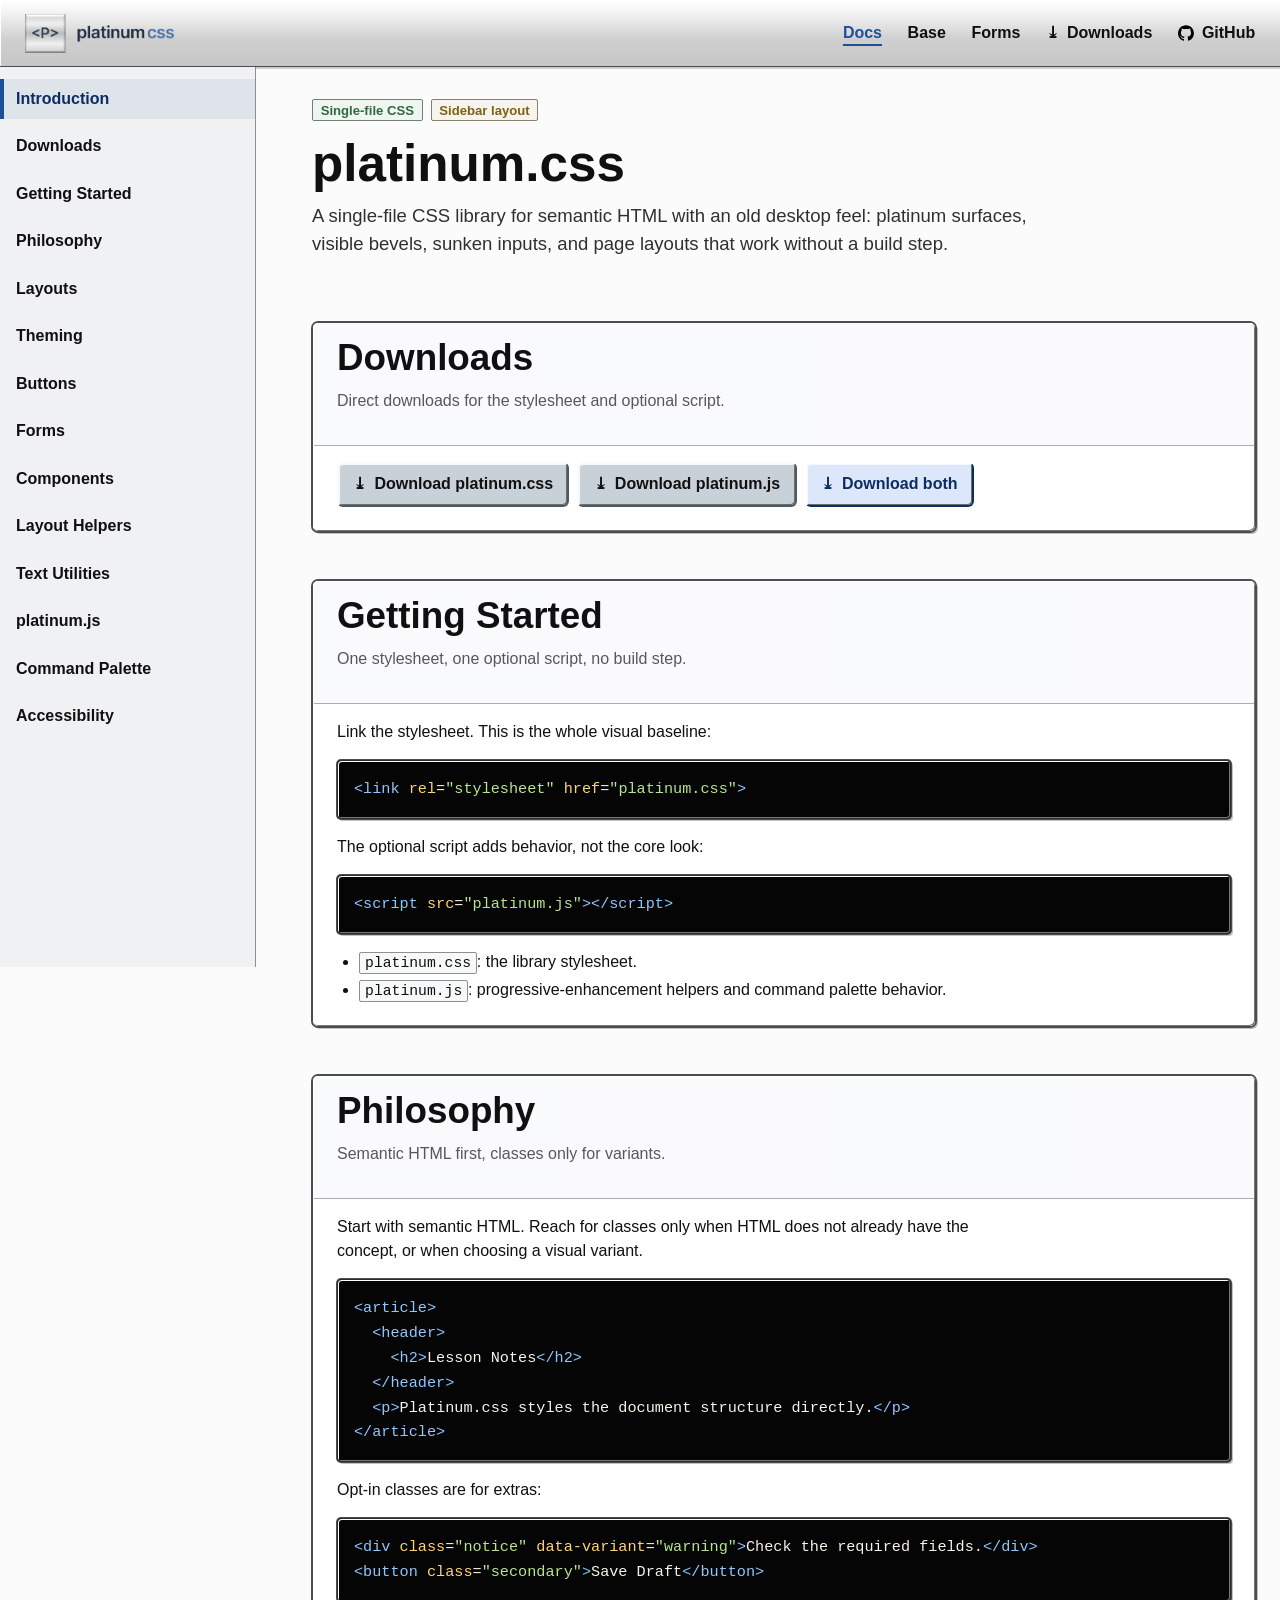
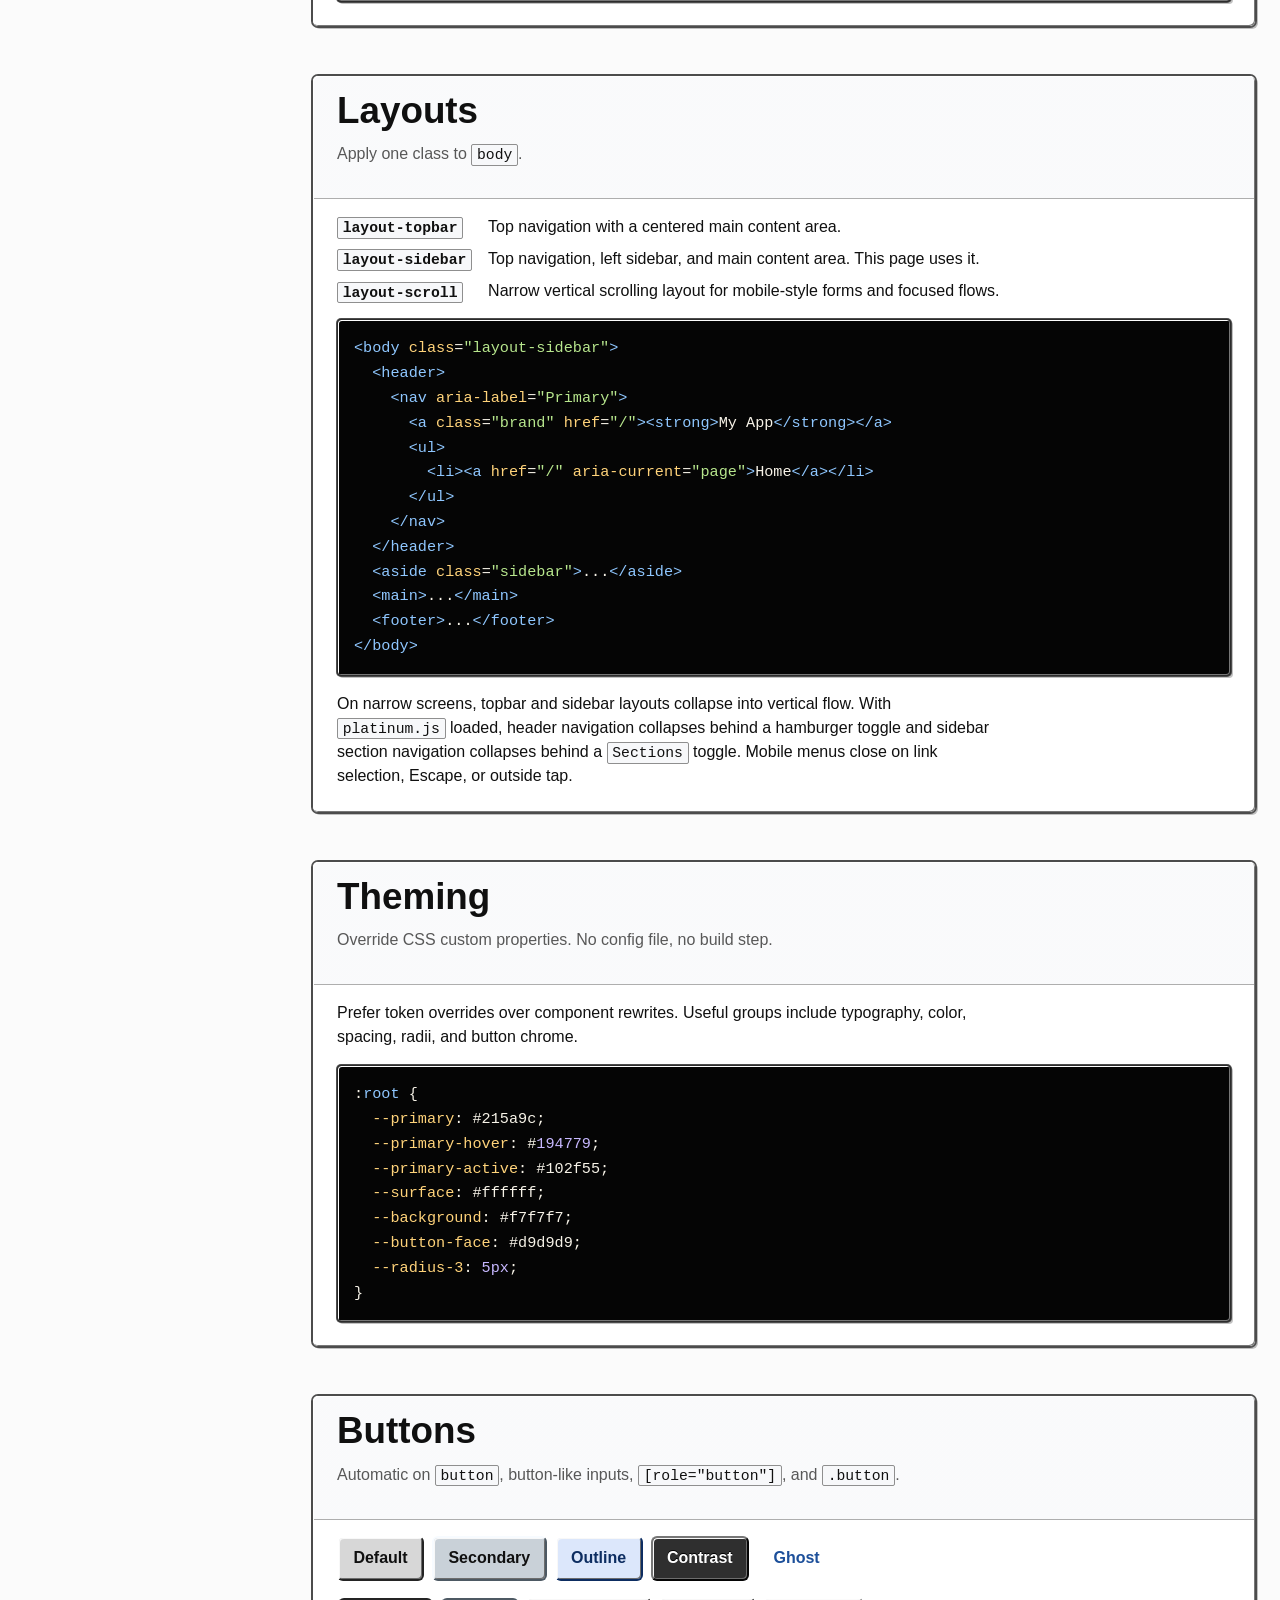
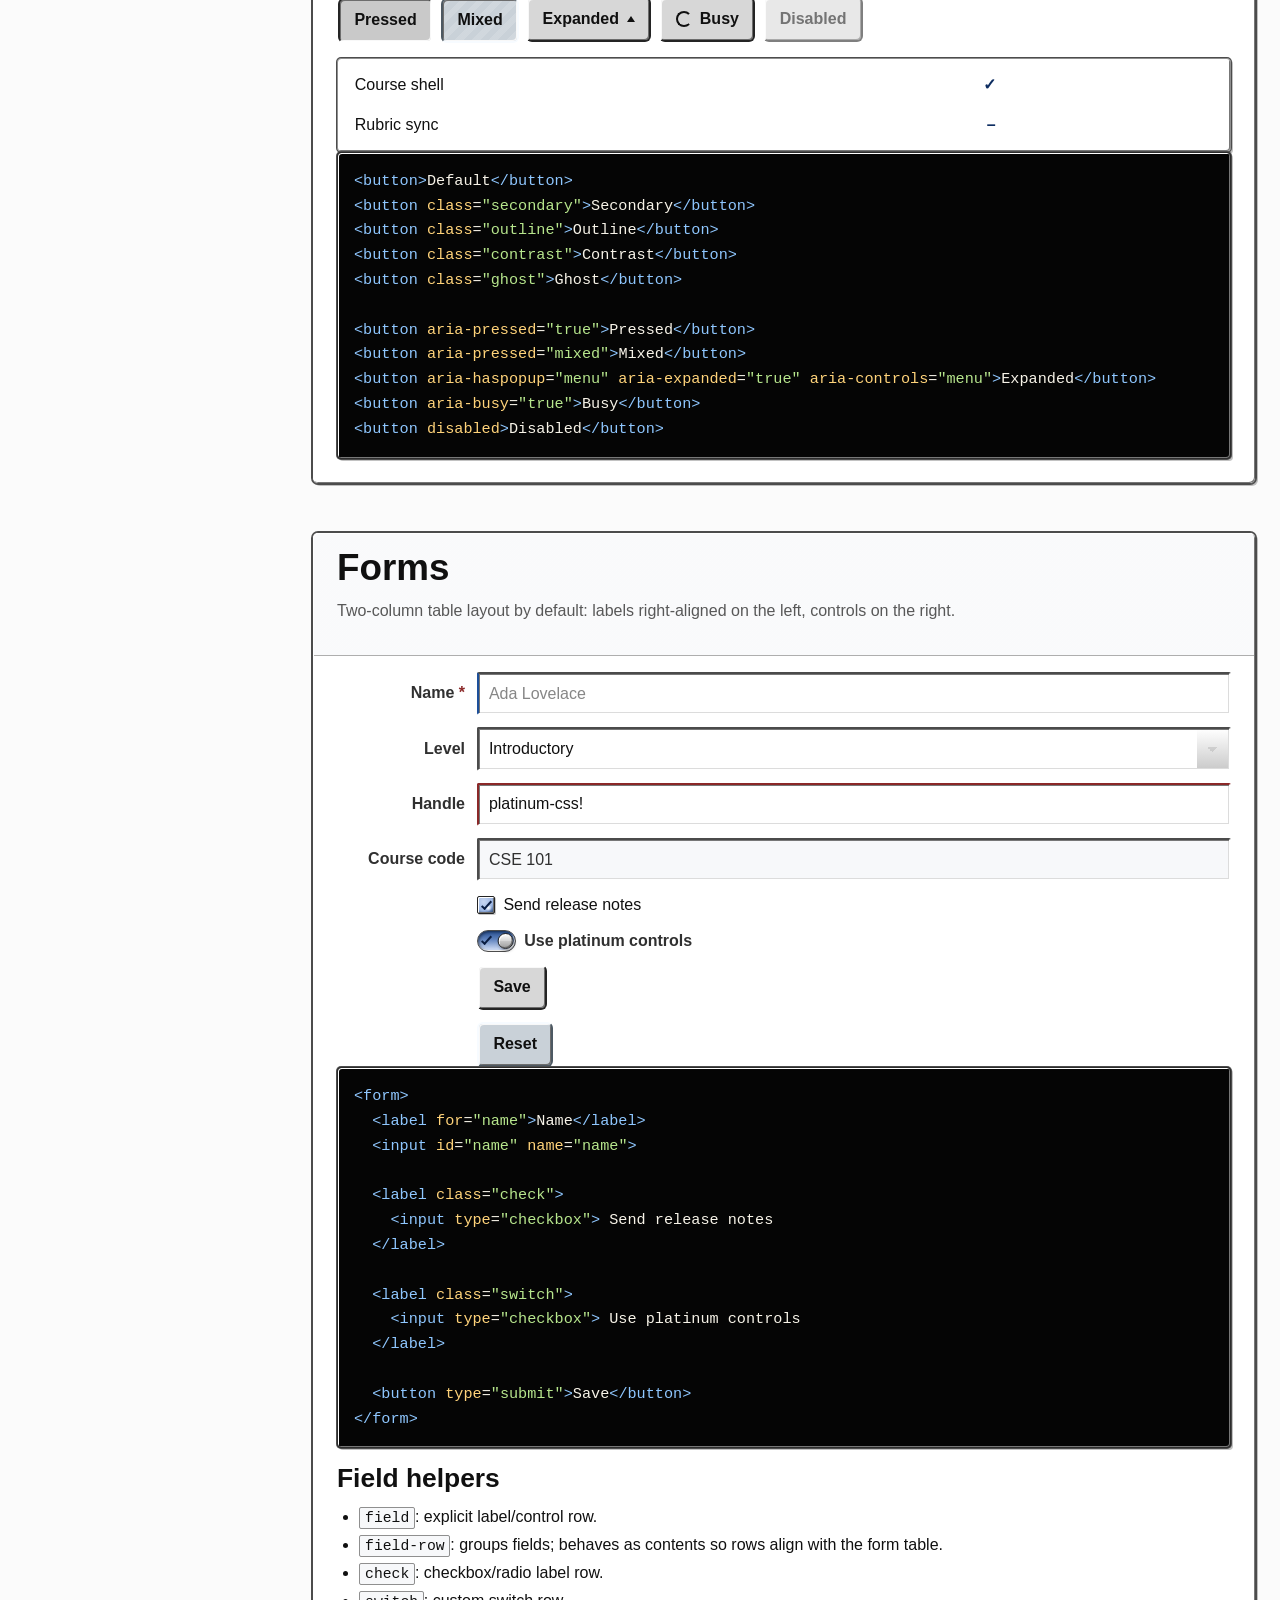
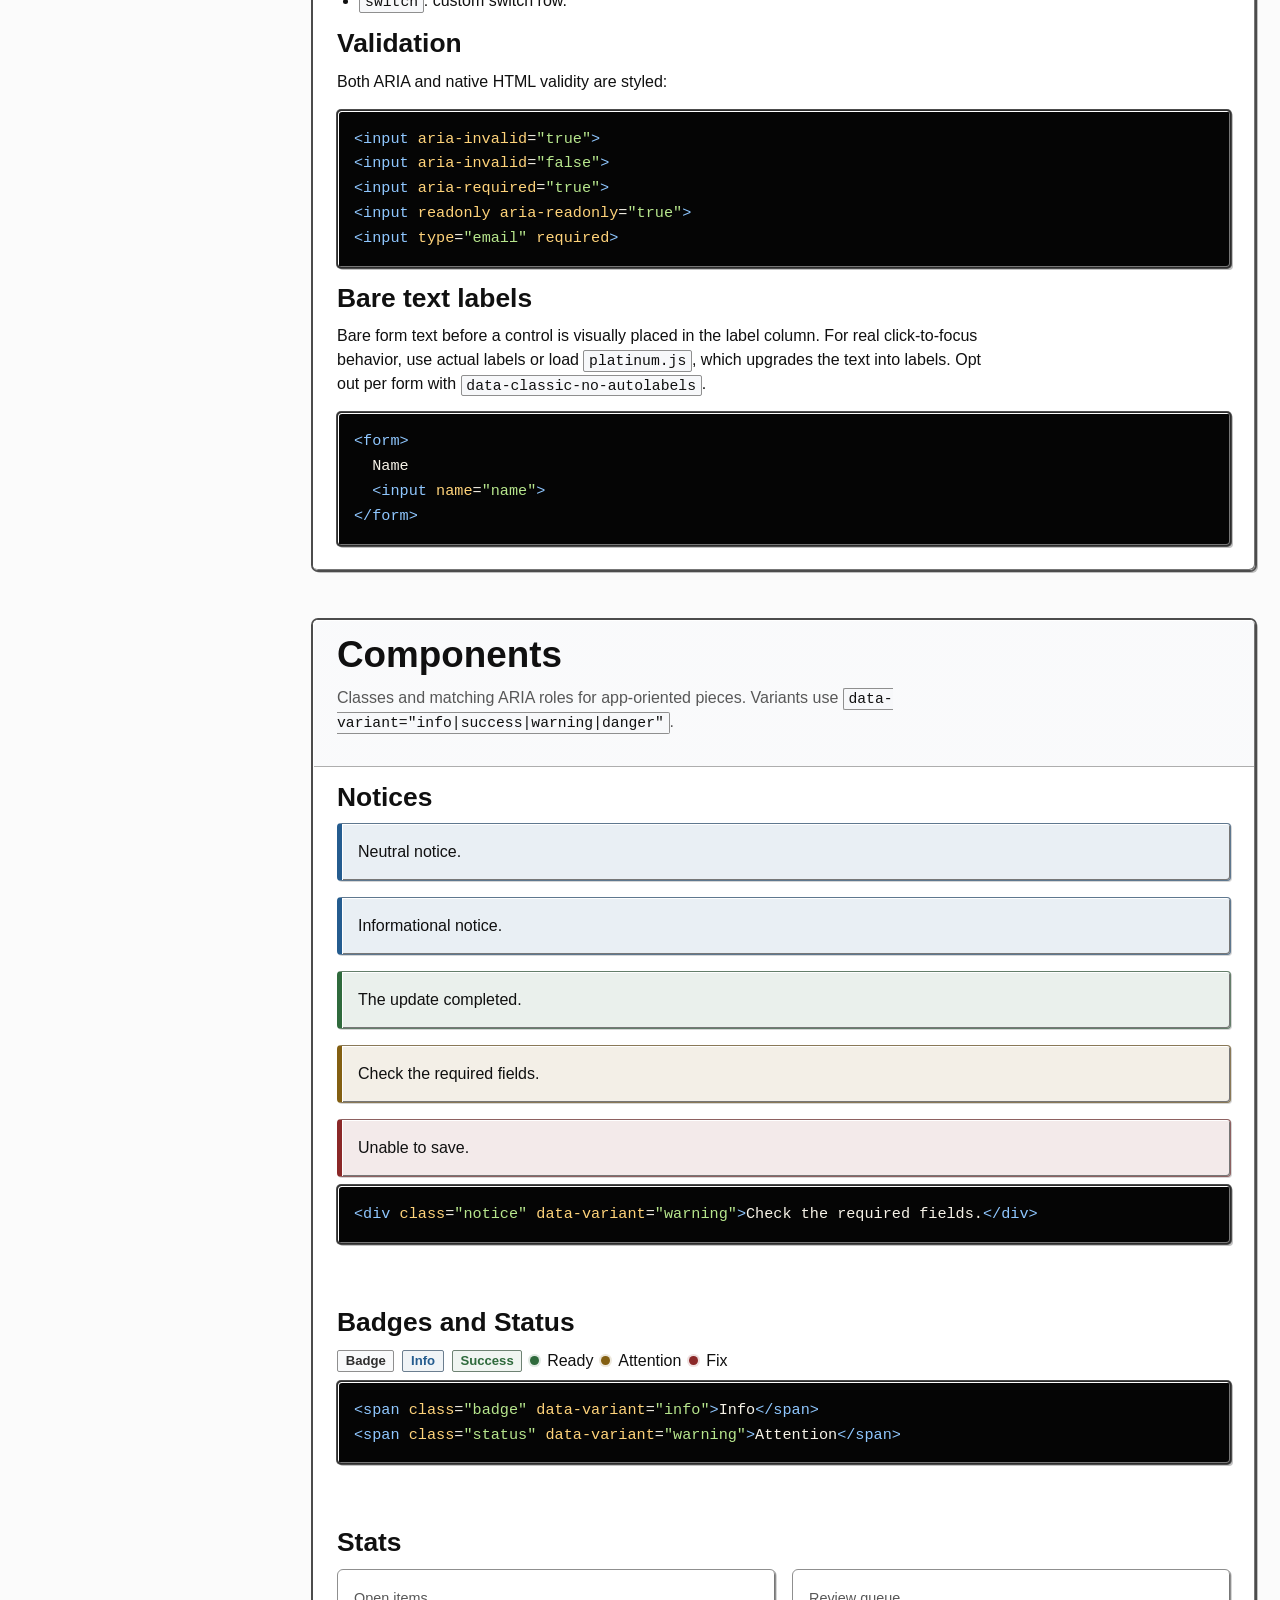
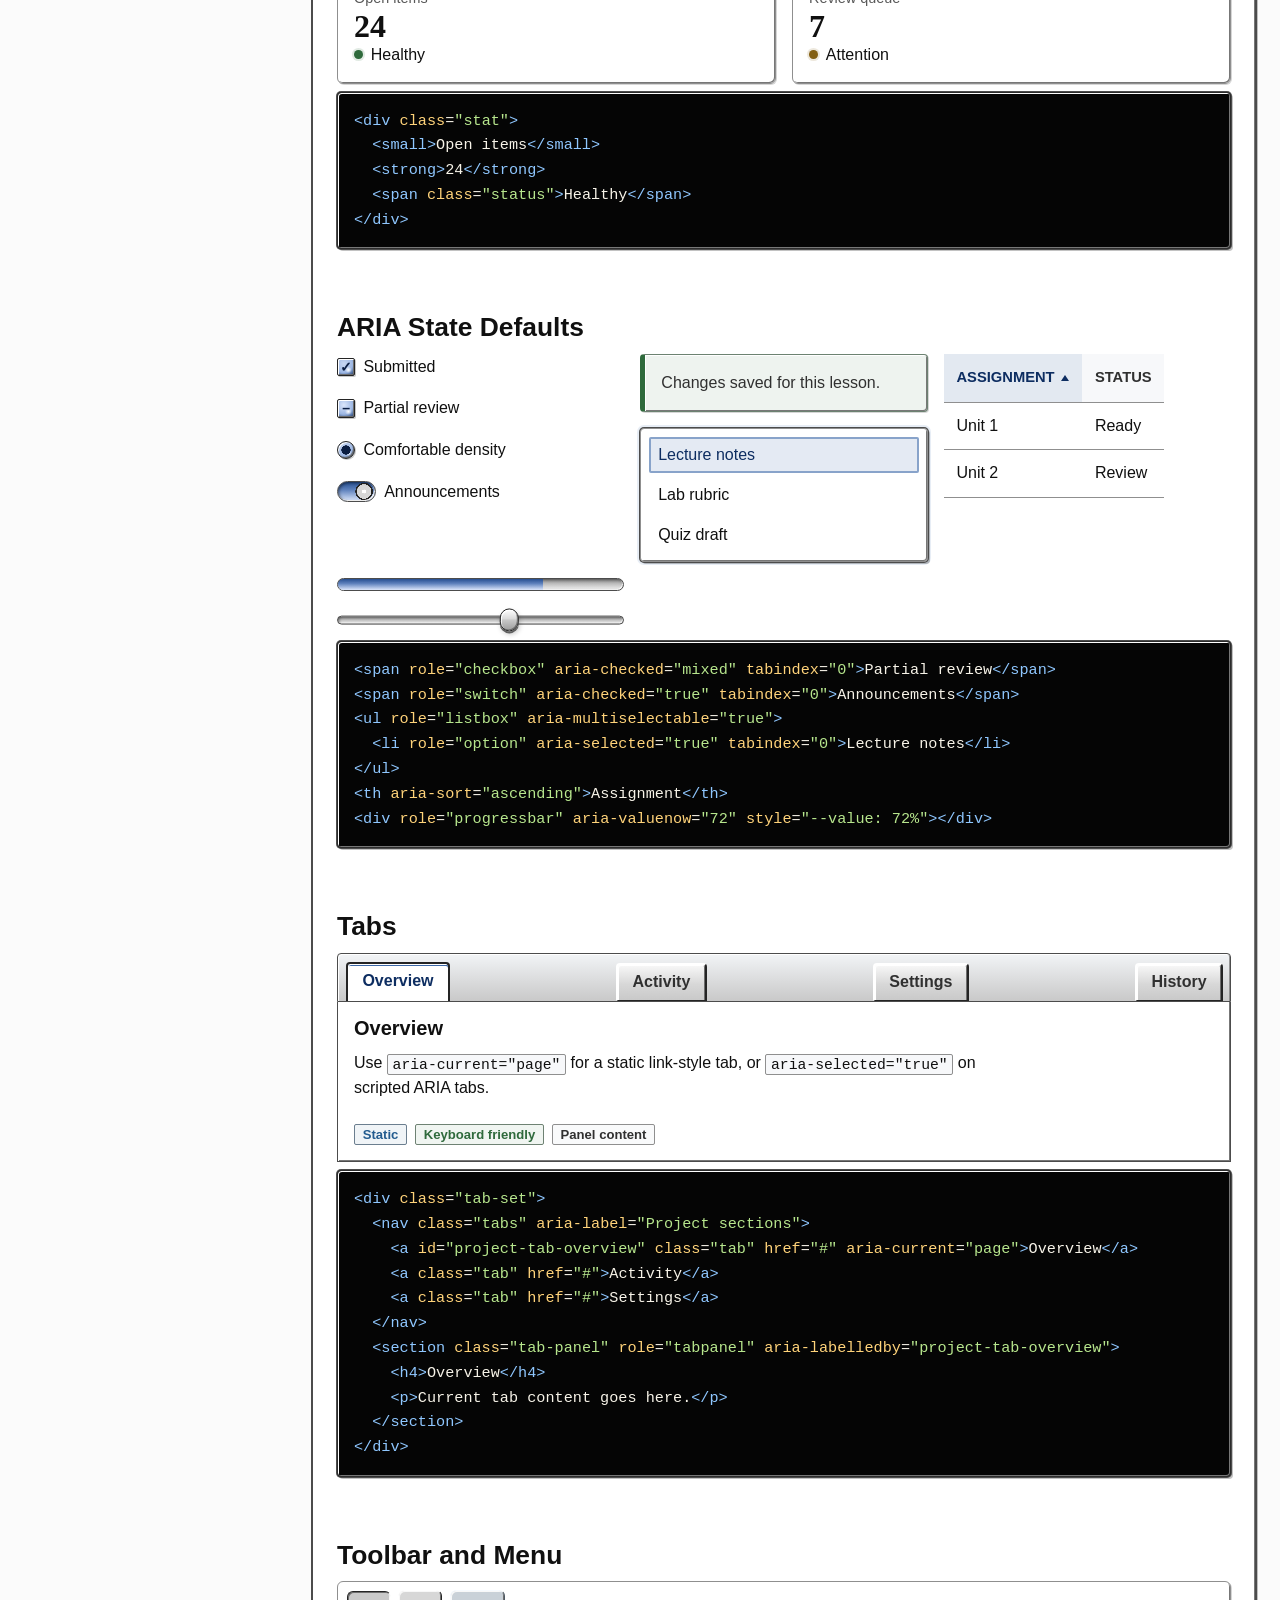
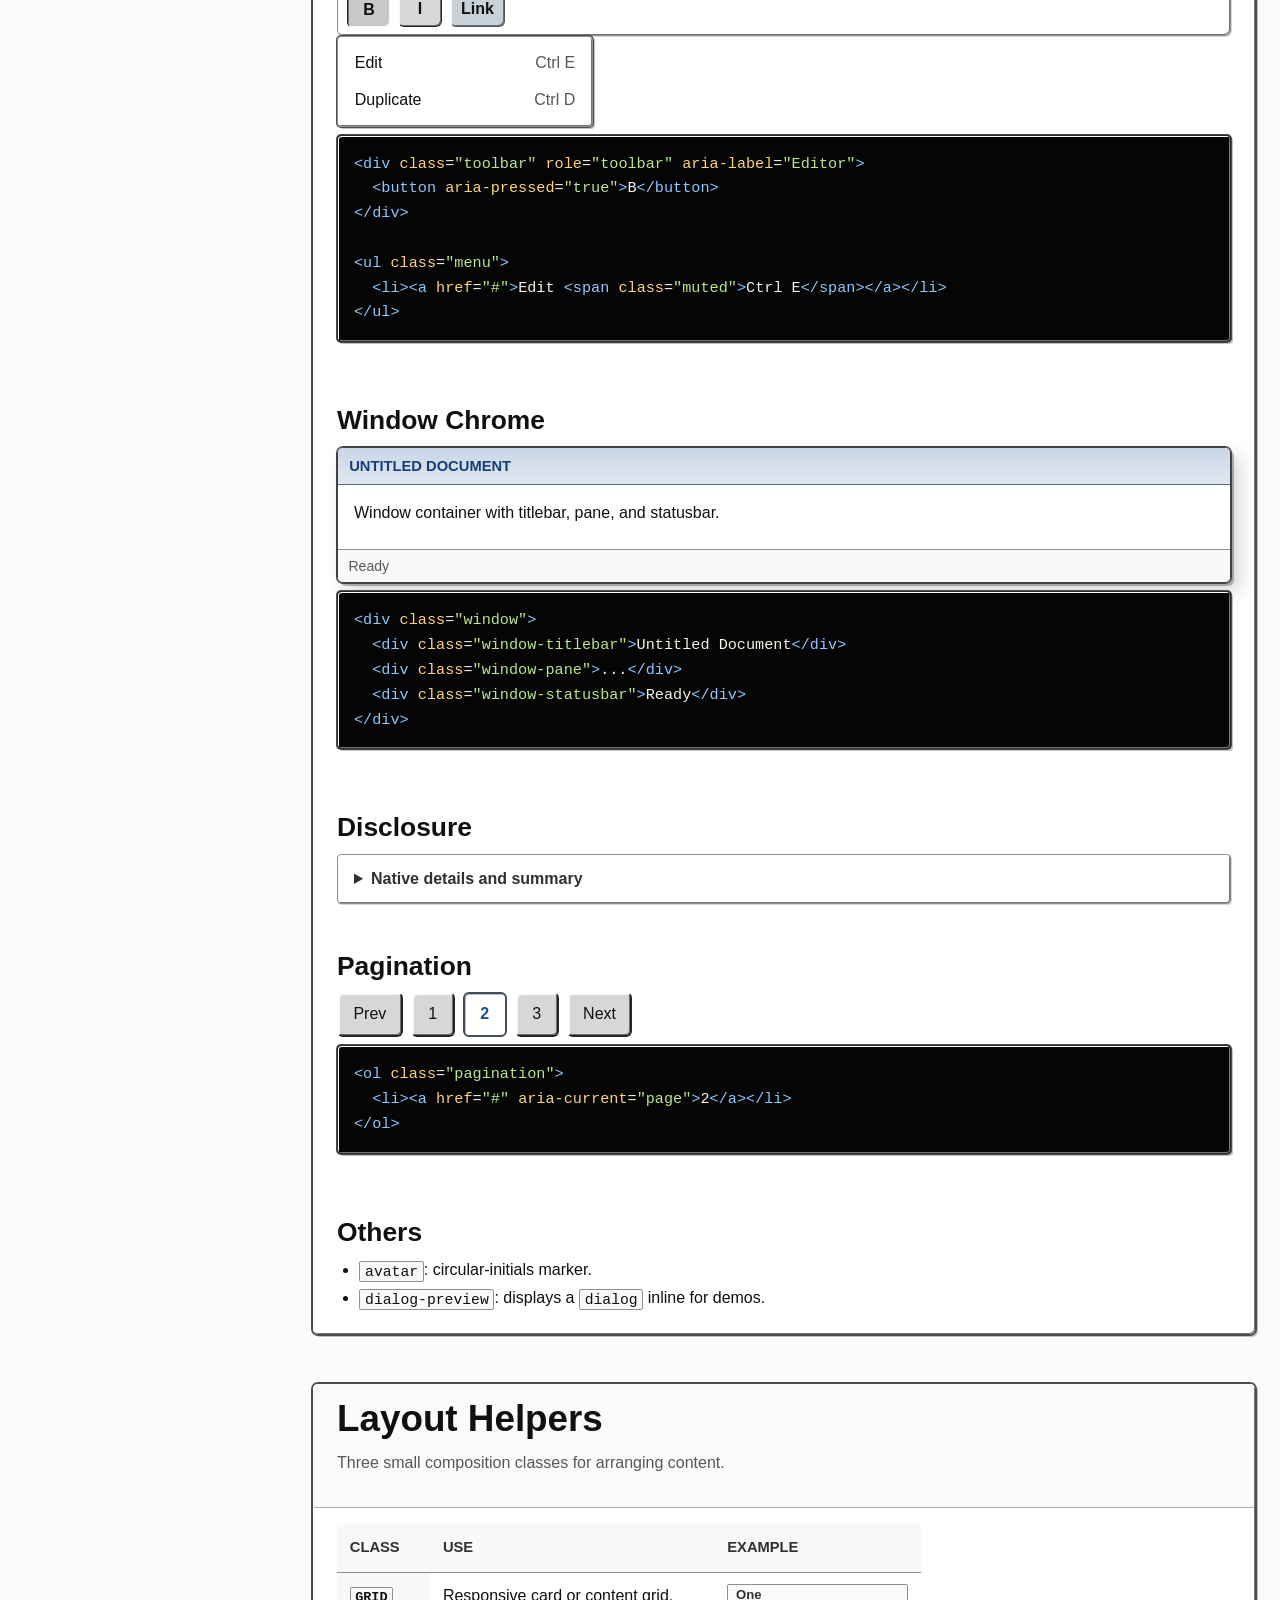
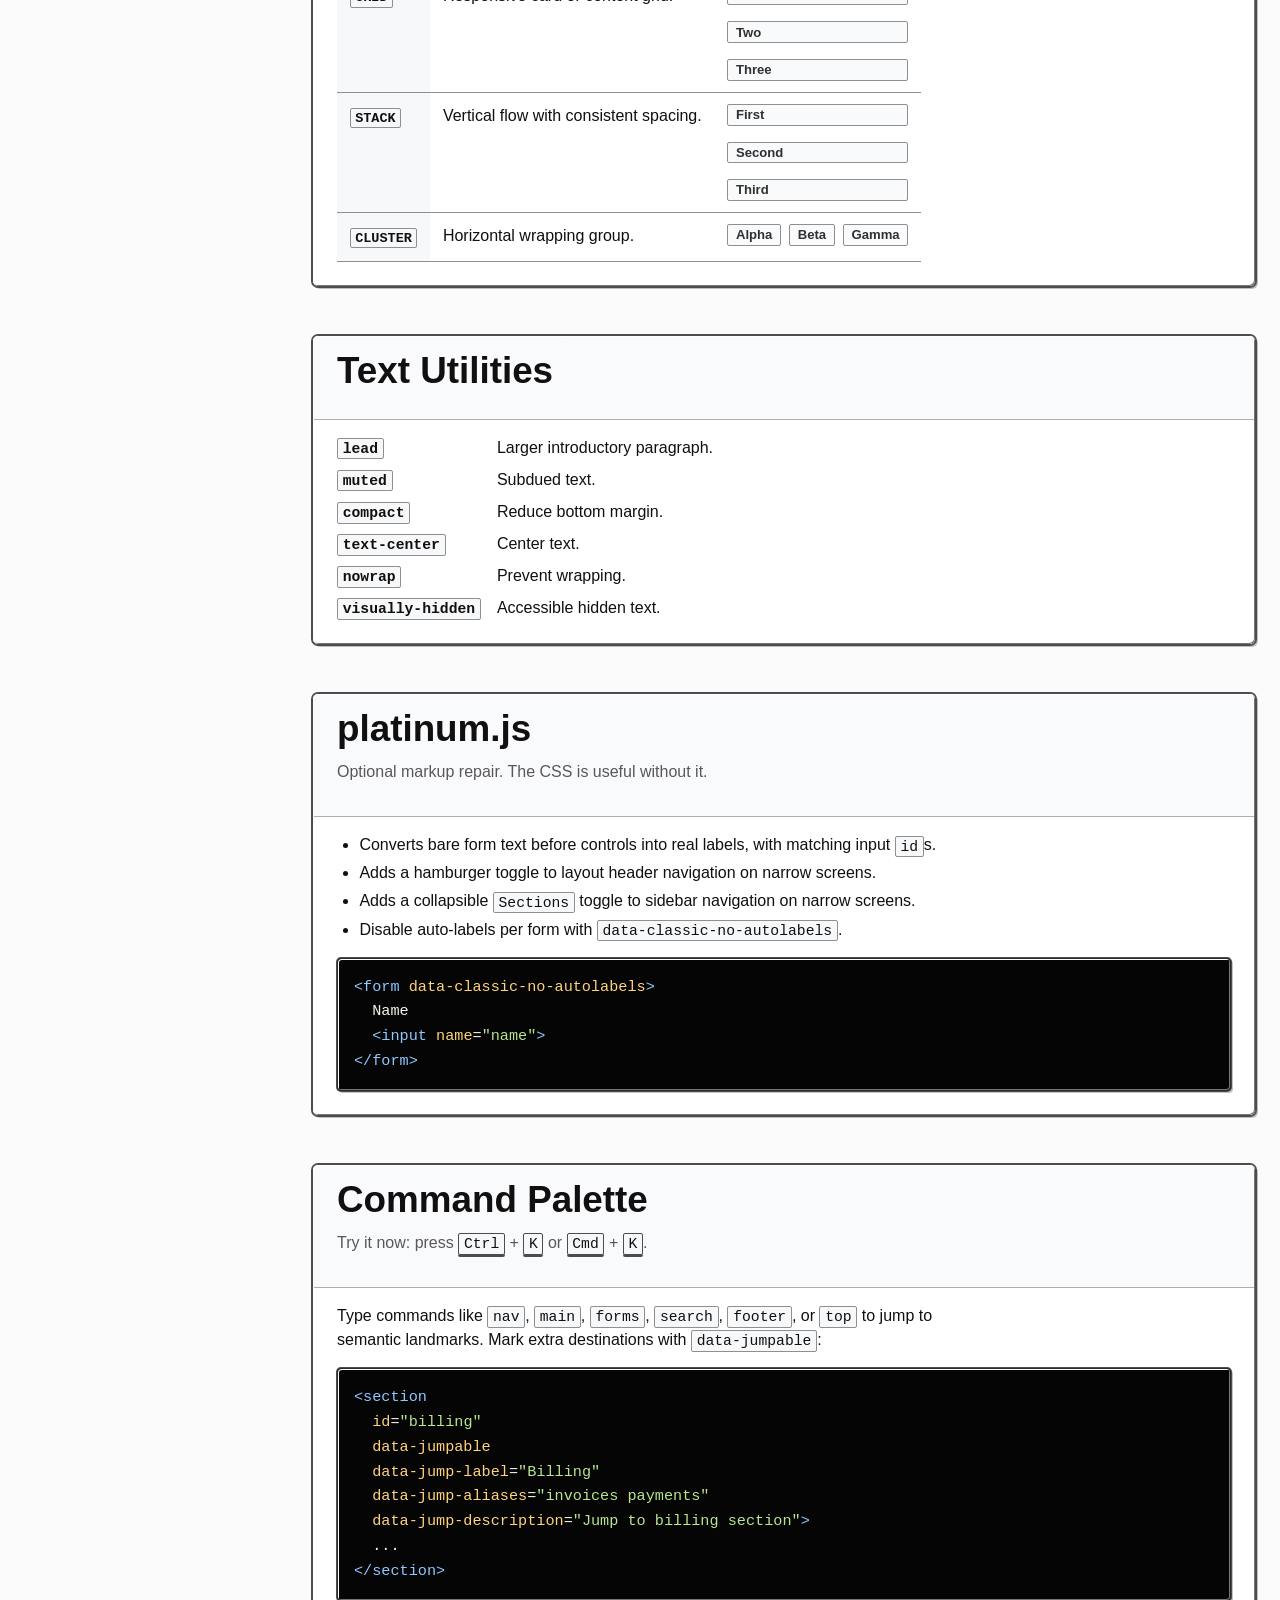
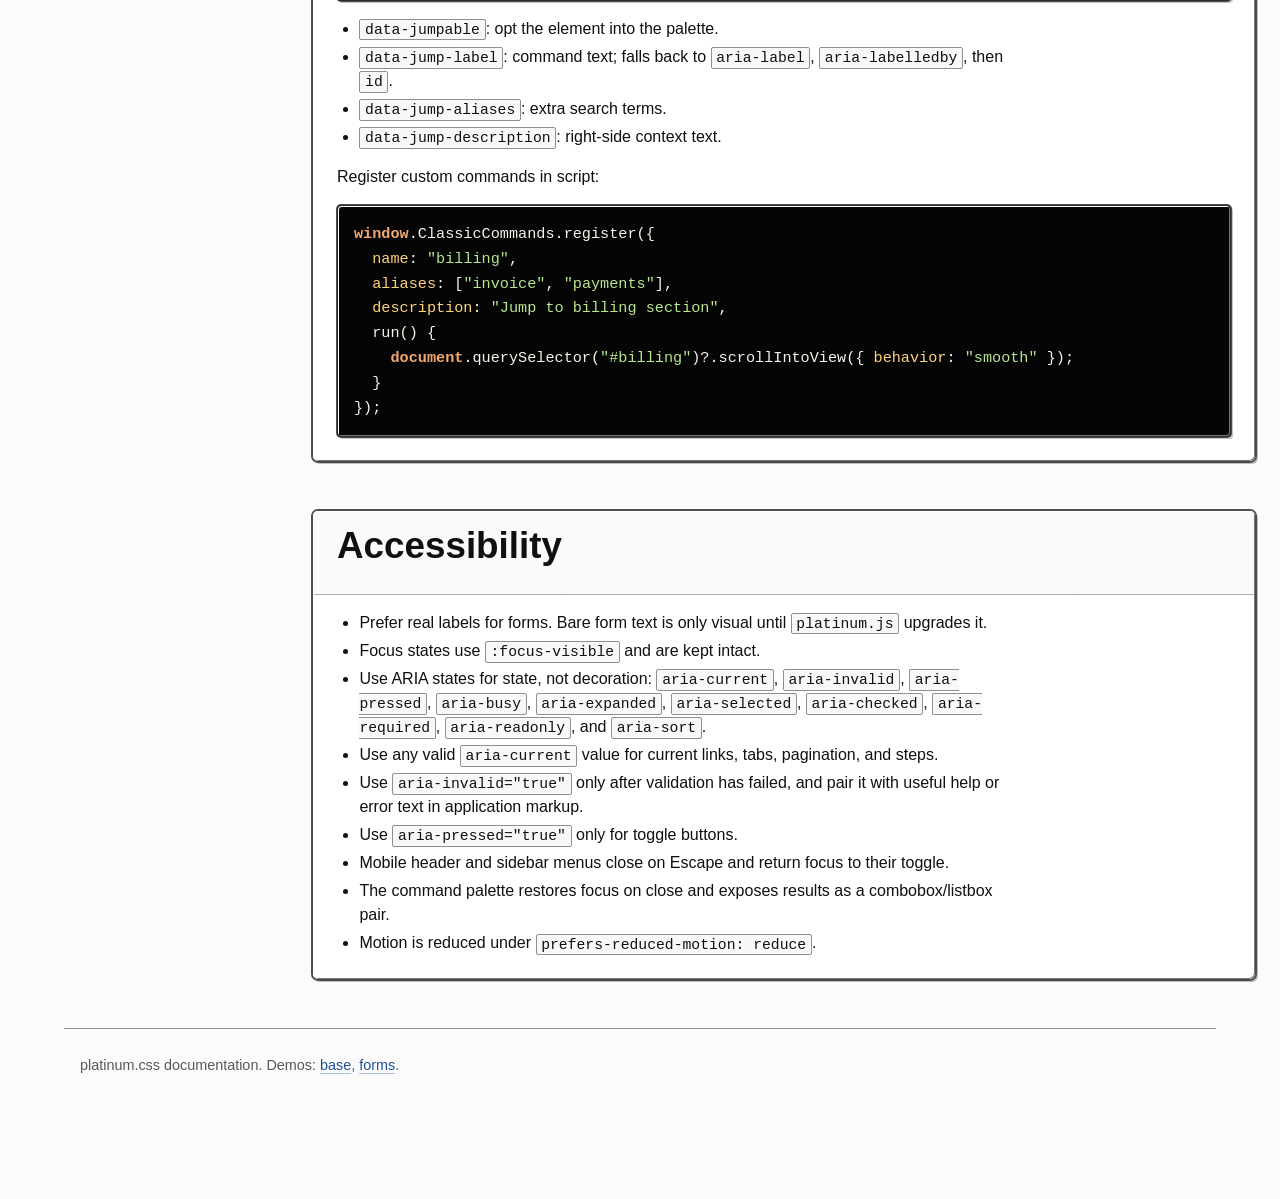
==== commit 47b929f5: "Added logo" ====
--- a/index.html
+++ b/index.html
@@ -3,14 +3,14 @@
   <head>
     <meta charset="utf-8">
     <meta name="viewport" content="width=device-width, initial-scale=1">
-    <title>classic.css - Documentation</title>
+    <title>platinum.css - Documentation</title>
     <link rel="icon" href="data:image/svg+xml,<svg xmlns=%22http://www.w3.org/2000/svg%22 viewBox=%220 0 100 100%22><text y=%22.9em%22 font-size=%2290%22>🏛️</text></svg>">
-    <link rel="stylesheet" href="classic.css">
+    <link rel="stylesheet" href="platinum.css">
   </head>
   <body class="layout-sidebar">
     <header>
       <nav aria-label="Primary">
-        <a class="brand" href="index.html">🏛️ <strong>classic.css</strong></a>
+        <a class="brand" href="index.html"><img class="brand-logo" src="assets/logo.svg" width="1432" height="391" alt="platinum.css"></a>
         <ul>
           <li><a href="index.html" aria-current="page">Docs</a></li>
           <li><a href="demo/base.html">Base</a></li>
@@ -40,7 +40,7 @@
           <li><a href="#components">Components</a></li>
           <li><a href="#helpers">Layout Helpers</a></li>
           <li><a href="#utilities">Text Utilities</a></li>
-          <li><a href="#enhance">classic.enhance.js</a></li>
+          <li><a href="#enhance">platinum.js</a></li>
           <li><a href="#commands">Command Palette</a></li>
           <li><a href="#accessibility">Accessibility</a></li>
         </ul>
@@ -54,7 +54,7 @@
             <span class="badge" data-variant="success">Single-file CSS</span>
             <span class="badge" data-variant="warning">Sidebar layout</span>
           </p>
-          <h1 id="intro-title">classic.css</h1>
+          <h1 id="intro-title">platinum.css</h1>
           <p class="lead">A single-file CSS library for semantic HTML with an old desktop feel: platinum surfaces, visible bevels, sunken inputs, and page layouts that work without a build step.</p>
         </div>
       </section>
@@ -62,30 +62,27 @@
       <article id="downloads" data-jumpable data-jump-label="Downloads" data-jump-aliases="download css js scripts files">
         <header>
           <h2>Downloads</h2>
-          <p class="muted">Direct downloads for the stylesheet and optional scripts.</p>
+          <p class="muted">Direct downloads for the stylesheet and optional script.</p>
         </header>
         <div class="cluster" role="group" aria-label="Download files">
-          <a href="classic.css" class="button secondary" download><span aria-hidden="true">&#x2913;</span><span>Download classic.css</span></a>
-          <a href="classic.enhance.js" class="button secondary" download><span aria-hidden="true">&#x2913;</span><span>Download classic.enhance.js</span></a>
-          <a href="classic.commands.js" class="button secondary" download><span aria-hidden="true">&#x2913;</span><span>Download classic.commands.js</span></a>
-          <button type="button" class="outline" data-download-all><span aria-hidden="true">&#x2913;</span><span>Download all</span></button>
+          <a href="platinum.css" class="button secondary" download><span aria-hidden="true">&#x2913;</span><span>Download platinum.css</span></a>
+          <a href="platinum.js" class="button secondary" download><span aria-hidden="true">&#x2913;</span><span>Download platinum.js</span></a>
+          <button type="button" class="outline" data-download-all><span aria-hidden="true">&#x2913;</span><span>Download both</span></button>
         </div>
       </article>
 
       <article id="getting-started" data-jumpable data-jump-label="Getting started" data-jump-aliases="install usage setup">
         <header>
           <h2>Getting Started</h2>
-          <p class="muted">One stylesheet, two optional scripts, no build step.</p>
+          <p class="muted">One stylesheet, one optional script, no build step.</p>
         </header>
         <p>Link the stylesheet. This is the whole visual baseline:</p>
-        <pre><code>&lt;link rel="stylesheet" href="classic.css"&gt;</code></pre>
-        <p>Optional scripts add behavior, not the core look:</p>
-        <pre><code>&lt;script src="classic.enhance.js"&gt;&lt;/script&gt;
-&lt;script src="classic.commands.js"&gt;&lt;/script&gt;</code></pre>
-        <ul>
-          <li><code>classic.css</code>: the library stylesheet.</li>
-          <li><code>classic.enhance.js</code>: progressive-enhancement helpers (auto-labels and mobile navigation toggles).</li>
-          <li><code>classic.commands.js</code>: command palette for landmark navigation.</li>
+        <pre><code>&lt;link rel="stylesheet" href="platinum.css"&gt;</code></pre>
+        <p>The optional script adds behavior, not the core look:</p>
+        <pre><code>&lt;script src="platinum.js"&gt;&lt;/script&gt;</code></pre>
+        <ul>
+          <li><code>platinum.css</code>: the library stylesheet.</li>
+          <li><code>platinum.js</code>: progressive-enhancement helpers and command palette behavior.</li>
         </ul>
       </article>
 
@@ -99,7 +96,7 @@
   &lt;header&gt;
     &lt;h2&gt;Lesson Notes&lt;/h2&gt;
   &lt;/header&gt;
-  &lt;p&gt;Classic CSS styles the document structure directly.&lt;/p&gt;
+  &lt;p&gt;Platinum.css styles the document structure directly.&lt;/p&gt;
 &lt;/article&gt;</code></pre>
         <p>Opt-in classes are for extras:</p>
         <pre><code>&lt;div class="notice" data-variant="warning"&gt;Check the required fields.&lt;/div&gt;
@@ -132,7 +129,7 @@
   &lt;main&gt;...&lt;/main&gt;
   &lt;footer&gt;...&lt;/footer&gt;
 &lt;/body&gt;</code></pre>
-        <p>On narrow screens, topbar and sidebar layouts collapse into vertical flow. With <code>classic.enhance.js</code> loaded, header navigation collapses behind a hamburger toggle and sidebar section navigation collapses behind a <code>Sections</code> toggle. Mobile menus close on link selection, Escape, or outside tap.</p>
+        <p>On narrow screens, topbar and sidebar layouts collapse into vertical flow. With <code>platinum.js</code> loaded, header navigation collapses behind a hamburger toggle and sidebar section navigation collapses behind a <code>Sections</code> toggle. Mobile menus close on link selection, Escape, or outside tap.</p>
       </article>
 
       <article id="theming" data-jumpable data-jump-label="Theming" data-jump-aliases="variables custom properties tokens colors">
@@ -167,9 +164,15 @@
           </div>
           <div class="cluster">
             <button type="button" aria-pressed="true">Pressed</button>
+            <button type="button" aria-pressed="mixed">Mixed</button>
+            <button type="button" aria-haspopup="menu" aria-expanded="true" aria-controls="button-menu-example">Expanded</button>
             <button type="button" aria-busy="true">Busy</button>
             <button type="button" disabled>Disabled</button>
           </div>
+          <ul id="button-menu-example" role="menu" aria-label="Button menu example">
+            <li role="menuitemcheckbox" aria-checked="true">Course shell</li>
+            <li role="menuitemcheckbox" aria-checked="mixed">Rubric sync</li>
+          </ul>
         </div>
         <pre><code>&lt;button&gt;Default&lt;/button&gt;
 &lt;button class="secondary"&gt;Secondary&lt;/button&gt;
@@ -178,6 +181,8 @@
 &lt;button class="ghost"&gt;Ghost&lt;/button&gt;
 
 &lt;button aria-pressed="true"&gt;Pressed&lt;/button&gt;
+&lt;button aria-pressed="mixed"&gt;Mixed&lt;/button&gt;
+&lt;button aria-haspopup="menu" aria-expanded="true" aria-controls="menu"&gt;Expanded&lt;/button&gt;
 &lt;button aria-busy="true"&gt;Busy&lt;/button&gt;
 &lt;button disabled&gt;Disabled&lt;/button&gt;</code></pre>
       </article>
@@ -189,7 +194,7 @@
         </header>
         <form action="#" method="get">
           <label for="doc-name">Name</label>
-          <input id="doc-name" name="doc-name" type="text" placeholder="Ada Lovelace">
+          <input id="doc-name" name="doc-name" type="text" placeholder="Ada Lovelace" aria-required="true">
 
           <label for="doc-level">Level</label>
           <select id="doc-level" name="doc-level">
@@ -198,7 +203,10 @@
           </select>
 
           <label for="doc-handle">Handle</label>
-          <input id="doc-handle" name="doc-handle" type="text" value="classic-css!" aria-invalid="true">
+          <input id="doc-handle" name="doc-handle" type="text" value="platinum-css!" aria-invalid="true">
+
+          <label for="doc-code">Course code</label>
+          <input id="doc-code" name="doc-code" type="text" value="CSE 101" readonly aria-readonly="true">
 
           <label class="check">
             <input type="checkbox" checked>
@@ -238,19 +246,21 @@
         <p>Both ARIA and native HTML validity are styled:</p>
         <pre><code>&lt;input aria-invalid="true"&gt;
 &lt;input aria-invalid="false"&gt;
+&lt;input aria-required="true"&gt;
+&lt;input readonly aria-readonly="true"&gt;
 &lt;input type="email" required&gt;</code></pre>
         <h3>Bare text labels</h3>
-        <p>Bare form text before a control is visually placed in the label column. For real click-to-focus behavior, use actual labels or load <code>classic.enhance.js</code>, which upgrades the text into labels. Opt out per form with <code>data-classic-no-autolabels</code>.</p>
+        <p>Bare form text before a control is visually placed in the label column. For real click-to-focus behavior, use actual labels or load <code>platinum.js</code>, which upgrades the text into labels. Opt out per form with <code>data-classic-no-autolabels</code>.</p>
         <pre><code>&lt;form&gt;
   Name
   &lt;input name="name"&gt;
 &lt;/form&gt;</code></pre>
       </article>
 
-      <article id="components" class="docs-sectioned" data-jumpable data-jump-label="Components" data-jump-aliases="notices badges menus windows">
+      <article id="components" class="docs-sectioned" data-jumpable data-jump-label="Components" data-jump-aliases="notices badges tabs menus windows">
         <header>
           <h2>Components</h2>
-          <p class="muted">Opt-in classes for app-oriented pieces. Variants use <code>data-variant="info|success|warning|danger"</code>.</p>
+          <p class="muted">Classes and matching ARIA roles for app-oriented pieces. Variants use <code>data-variant="info|success|warning|danger"</code>.</p>
         </header>
 
         <h3>Notices</h3>
@@ -292,6 +302,85 @@
   &lt;small&gt;Open items&lt;/small&gt;
   &lt;strong&gt;24&lt;/strong&gt;
   &lt;span class="status"&gt;Healthy&lt;/span&gt;
+&lt;/div&gt;</code></pre>
+
+        <h3>ARIA State Defaults</h3>
+        <div class="grid">
+          <div class="stack">
+            <span role="checkbox" aria-checked="true" tabindex="0">Submitted</span>
+            <span role="checkbox" aria-checked="mixed" tabindex="0">Partial review</span>
+            <span role="radio" aria-checked="true" tabindex="0">Comfortable density</span>
+            <span role="switch" aria-checked="true" tabindex="0">Announcements</span>
+          </div>
+          <div class="stack">
+            <div role="status">Changes saved for this lesson.</div>
+            <ul role="listbox" aria-label="Review queue" aria-multiselectable="true">
+              <li role="option" aria-selected="true" tabindex="0">Lecture notes</li>
+              <li role="option" tabindex="-1">Lab rubric</li>
+              <li role="option" tabindex="-1">Quiz draft</li>
+            </ul>
+          </div>
+          <table>
+            <thead>
+              <tr>
+                <th scope="col" aria-sort="ascending">Assignment</th>
+                <th scope="col">Status</th>
+              </tr>
+            </thead>
+            <tbody>
+              <tr>
+                <td>Unit 1</td>
+                <td>Ready</td>
+              </tr>
+              <tr>
+                <td>Unit 2</td>
+                <td>Review</td>
+              </tr>
+            </tbody>
+          </table>
+          <div class="stack">
+            <div role="progressbar" aria-valuemin="0" aria-valuemax="100" aria-valuenow="72" style="--value: 72%"></div>
+            <div role="slider" aria-valuemin="0" aria-valuemax="10" aria-valuenow="6" style="--value: 60%" tabindex="0"></div>
+          </div>
+        </div>
+        <pre><code>&lt;span role="checkbox" aria-checked="mixed" tabindex="0"&gt;Partial review&lt;/span&gt;
+&lt;span role="switch" aria-checked="true" tabindex="0"&gt;Announcements&lt;/span&gt;
+&lt;ul role="listbox" aria-multiselectable="true"&gt;
+  &lt;li role="option" aria-selected="true" tabindex="0"&gt;Lecture notes&lt;/li&gt;
+&lt;/ul&gt;
+&lt;th aria-sort="ascending"&gt;Assignment&lt;/th&gt;
+&lt;div role="progressbar" aria-valuenow="72" style="--value: 72%"&gt;&lt;/div&gt;</code></pre>
+
+        <h3>Tabs</h3>
+        <div class="tab-set">
+          <nav class="tabs" aria-label="Project sections">
+            <a id="project-tab-overview" class="tab" href="#components" aria-current="page">Overview</a>
+            <a class="tab" href="#components">Activity</a>
+            <a class="tab" href="#components">Settings</a>
+            <a class="tab" href="#components">History</a>
+          </nav>
+          <section class="tab-panel stack" role="tabpanel" aria-labelledby="project-tab-overview">
+            <div>
+              <h4>Overview</h4>
+              <p class="compact">Use <code>aria-current="page"</code> for a static link-style tab, or <code>aria-selected="true"</code> on scripted ARIA tabs.</p>
+            </div>
+            <div class="cluster">
+              <span class="badge" data-variant="info">Static</span>
+              <span class="badge" data-variant="success">Keyboard friendly</span>
+              <span class="badge">Panel content</span>
+            </div>
+          </section>
+        </div>
+        <pre><code>&lt;div class="tab-set"&gt;
+  &lt;nav class="tabs" aria-label="Project sections"&gt;
+    &lt;a id="project-tab-overview" class="tab" href="#" aria-current="page"&gt;Overview&lt;/a&gt;
+    &lt;a class="tab" href="#"&gt;Activity&lt;/a&gt;
+    &lt;a class="tab" href="#"&gt;Settings&lt;/a&gt;
+  &lt;/nav&gt;
+  &lt;section class="tab-panel" role="tabpanel" aria-labelledby="project-tab-overview"&gt;
+    &lt;h4&gt;Overview&lt;/h4&gt;
+    &lt;p&gt;Current tab content goes here.&lt;/p&gt;
+  &lt;/section&gt;
 &lt;/div&gt;</code></pre>
 
         <h3>Toolbar and Menu</h3>
@@ -350,7 +439,6 @@
         <ul>
           <li><code>avatar</code>: circular-initials marker.</li>
           <li><code>dialog-preview</code>: displays a <code>dialog</code> inline for demos.</li>
-          <li><code>tabs</code> / <code>tab</code>: tab strip styled as links.</li>
         </ul>
       </article>
 
@@ -427,7 +515,7 @@
 
       <article id="enhance" data-jumpable data-jump-label="Enhance script" data-jump-aliases="autolabels hamburger enhance">
         <header>
-          <h2>classic.enhance.js</h2>
+          <h2>platinum.js</h2>
           <p class="muted">Optional markup repair. The CSS is useful without it.</p>
         </header>
         <ul>
@@ -478,10 +566,10 @@
           <h2>Accessibility</h2>
         </header>
         <ul>
-          <li>Prefer real labels for forms. Bare form text is only visual until <code>classic.enhance.js</code> upgrades it.</li>
+          <li>Prefer real labels for forms. Bare form text is only visual until <code>platinum.js</code> upgrades it.</li>
           <li>Focus states use <code>:focus-visible</code> and are kept intact.</li>
-          <li>Use ARIA states for state, not decoration: <code>aria-current</code>, <code>aria-invalid</code>, <code>aria-pressed</code>, <code>aria-busy</code>, <code>aria-expanded</code>.</li>
-          <li>Use <code>aria-current="page"</code> for the current page or in-page section link.</li>
+          <li>Use ARIA states for state, not decoration: <code>aria-current</code>, <code>aria-invalid</code>, <code>aria-pressed</code>, <code>aria-busy</code>, <code>aria-expanded</code>, <code>aria-selected</code>, <code>aria-checked</code>, <code>aria-required</code>, <code>aria-readonly</code>, and <code>aria-sort</code>.</li>
+          <li>Use any valid <code>aria-current</code> value for current links, tabs, pagination, and steps.</li>
           <li>Use <code>aria-invalid="true"</code> only after validation has failed, and pair it with useful help or error text in application markup.</li>
           <li>Use <code>aria-pressed="true"</code> only for toggle buttons.</li>
           <li>Mobile header and sidebar menus close on Escape and return focus to their toggle.</li>
@@ -492,13 +580,13 @@
     </main>
 
     <footer>
-      <small>classic.css documentation. Demos: <a href="demo/base.html">base</a>, <a href="demo/forms.html">forms</a>.</small>
+      <small>platinum.css documentation. Demos: <a href="demo/base.html">base</a>, <a href="demo/forms.html">forms</a>.</small>
     </footer>
 
     <script>
       (function () {
         const button = document.querySelector('[data-download-all]');
-        const files = ['classic.css', 'classic.enhance.js', 'classic.commands.js'];
+        const files = ['platinum.css', 'platinum.js'];
 
         if (!button) return;
 
@@ -515,7 +603,6 @@
         });
       }());
     </script>
-    <script src="classic.enhance.js"></script>
-    <script src="classic.commands.js"></script>
+    <script src="platinum.js"></script>
   </body>
 </html>
--- a/platinum.css
+++ b/platinum.css
@@ -0,0 +1,2691 @@
+/* Cascade order: browser cleanup, design tokens, semantic defaults, layout shells, components, utilities. */
+@layer reset, theme, base, layout, components, utilities;
+
+@layer reset {
+
+    /* Box model and media defaults */
+    *,
+    *::before,
+    *::after {
+        box-sizing: border-box;
+    }
+
+    html {
+        min-height: 100%;
+        text-size-adjust: 100%;
+    }
+
+    body {
+        min-height: 100vh;
+        margin: 0;
+    }
+
+    img,
+    picture,
+    svg,
+    video,
+    canvas {
+        display: block;
+        max-width: 100%;
+    }
+
+    input,
+    button,
+    textarea,
+    select {
+        font: inherit;
+    }
+
+    button,
+    summary,
+    select,
+    input[type="checkbox"],
+    input[type="radio"],
+    input[type="range"] {
+        cursor: pointer;
+    }
+
+    /* Jump targets leave room around classic page chrome. */
+    :target {
+        scroll-margin-block: 6rem;
+    }
+
+    [data-jumpable] {
+        scroll-margin-block: 6rem;
+    }
+}
+
+@layer theme {
+    :root {
+        color-scheme: light;
+
+        /* Typography */
+        --font-sans: "Segoe UI", Tahoma, Arial, sans-serif;
+        --font-serif: "Palatino Linotype", Palatino, "Book Antiqua", serif;
+        --font-mono: "SFMono-Regular", Consolas, "Liberation Mono", Menlo, monospace;
+
+        /* Core surfaces and text */
+        --background: #fbfbfb;
+        --background-accent: #f0f1f2;
+        --surface: #ffffff;
+        --surface-2: #f7f8fa;
+        --surface-3: #eef1f4;
+        --text: #101010;
+        --muted: #585858;
+        --muted-strong: #303030;
+        --border: #8f8f8f;
+        --border-strong: #4c4c4c;
+
+        /* Semantic accents */
+        --primary: #1c4f9a;
+        --primary-hover: #143f80;
+        --primary-active: #0d2d61;
+        --primary-text: #ffffff;
+        --accent: #8a3a24;
+        --accent-soft: #ece0d8;
+        --success: #2f6a3c;
+        --warning: #835f12;
+        --danger: #8b2828;
+        --info: #245c8f;
+
+        /* Classic bevel chrome */
+        --highlight: #ffffff;
+        --lowlight: #777777;
+        --button-face: #d7d7d7;
+        --button-face-light: #f8f8f8;
+        --button-face-hover: #e4e4e4;
+        --button-face-mid: #c9c9c9;
+        --button-face-dark: #9d9d9d;
+        --button-edge: #242424;
+        --button-groove: #6d6d6d;
+        --button-secondary-face: #c9d1d8;
+        --button-secondary-face-hover: #d7e0e7;
+        --button-secondary-face-pressed: #b7c0c8;
+        --button-secondary-edge: #4d5963;
+        --button-secondary-highlight: #f7fbff;
+        --button-blue-face: #dce7fb;
+        --button-blue-mid: #9db7e3;
+        --button-blue-dark: #5b7eb8;
+        --terminal-bg: #050505;
+        --terminal-border: #2c2c2c;
+        --terminal-text: #f7f3e8;
+
+        /* Interaction and elevation */
+        --focus: #1c4f9a;
+        --selection: rgba(28, 79, 154, 0.18);
+        --shadow-color: rgba(0, 0, 0, 0.28);
+        --shadow-tight:
+            1px 1px 0 var(--highlight) inset,
+            -1px -1px 0 var(--lowlight) inset,
+            1px 1px 0 rgba(0, 0, 0, 0.16);
+        --bevel-inset:
+            1px 1px 0 var(--highlight) inset,
+            -1px -1px 0 var(--lowlight) inset;
+        --shadow-raised-outer:
+            0 0 0 1px var(--border-strong),
+            2px 2px 0 rgba(0, 0, 0, 0.24);
+        --shadow-raised: var(--bevel-inset), var(--shadow-raised-outer);
+        --shadow-pressed:
+            1px 1px 2px rgba(0, 0, 0, 0.44) inset,
+            -1px -1px 0 var(--highlight) inset;
+
+        /* Radii */
+        --radius-1: 2px;
+        --radius-2: 4px;
+        --radius-3: 6px;
+        --radius-4: 10px;
+
+        /* Spacing scale */
+        --space-1: 0.25rem;
+        --space-2: 0.5rem;
+        --space-3: 0.75rem;
+        --space-4: 1rem;
+        --space-5: 1.5rem;
+        --space-6: 2rem;
+        --space-7: 3rem;
+        --space-8: 4rem;
+
+        /* Layout and control dimensions */
+        --container: 72rem;
+        --container-narrow: 46rem;
+        --container-wide: 88rem;
+        --measure: 74ch;
+        --control-height: 2.55rem;
+        --line-height: 1.55;
+
+        /* Elevation aliases for window chrome */
+        --surface-elev-3: linear-gradient(180deg, color-mix(in srgb, var(--surface) 78%, var(--highlight)), var(--surface-2));
+        --elev-border-3: color-mix(in srgb, var(--border-strong) 84%, #000000);
+        --elev-shadow-3:
+            1px 1px 0 var(--highlight) inset,
+            -1px -1px 0 var(--lowlight) inset,
+            0 0 0 1px var(--elev-border-3),
+            3px 3px 0 rgba(0, 0, 0, 0.26),
+            8px 8px 20px rgba(0, 0, 0, 0.18);
+    }
+
+}
+
+@layer base {
+
+    /* Page canvas */
+    body {
+        background: var(--background);
+        color: var(--text);
+        font-family: var(--font-sans);
+        font-size: 1rem;
+        line-height: var(--line-height);
+        text-rendering: optimizeLegibility;
+    }
+
+    ::selection {
+        background: var(--selection);
+    }
+
+    body>header,
+    body>main,
+    body>footer {
+        width: min(100% - 2rem, var(--container));
+        margin-inline: auto;
+    }
+
+    body>header {
+        padding-block: var(--space-5) var(--space-4);
+    }
+
+    body>main {
+        line-height: 1.5;
+        padding-block: var(--space-5) var(--space-7);
+    }
+
+    body>footer {
+        border-top: 1px solid var(--border);
+        color: var(--muted);
+        padding-block: var(--space-5);
+    }
+
+    main>*+* {
+        margin-top: var(--space-7);
+    }
+
+    main :where(p, ul, ol, dl) {
+        margin-block: var(--space-3);
+    }
+
+    /* Typography */
+    h1,
+    h2,
+    h3,
+    h4,
+    h5,
+    h6 {
+        color: var(--text);
+        font-family: var(--font-sans);
+        font-weight: 700;
+        letter-spacing: 0;
+        line-height: 1.08;
+        margin: 0 0 var(--space-3);
+        text-wrap: pretty;
+    }
+
+    h1 {
+        font-size: 2.35rem;
+    }
+
+    h2 {
+        font-size: 1.75rem;
+    }
+
+    h3 {
+        font-size: 1.35rem;
+    }
+
+    h4 {
+        font-size: 1.08rem;
+    }
+
+    h5,
+    h6 {
+        font-family: var(--font-sans);
+        font-size: 1rem;
+        text-transform: uppercase;
+    }
+
+    @media (min-width: 48rem) {
+
+        h1 {
+            font-size: 3.2rem;
+            line-height: 1.04;
+        }
+
+        h2 {
+            font-size: 2.3rem;
+            line-height: 1.04;
+        }
+
+        h3 {
+            font-size: 1.65rem;
+        }
+
+        h4 {
+            font-size: 1.25rem;
+        }
+    }
+
+    p,
+    ol,
+    ul,
+    dl,
+    blockquote,
+    pre,
+    table,
+    figure {
+        margin-block: 0 var(--space-4);
+    }
+
+    p,
+    li,
+    dd {
+        max-width: var(--measure);
+    }
+
+    /* Inline text */
+    a {
+        color: var(--primary);
+        text-decoration-color: color-mix(in srgb, var(--primary) 35%, transparent);
+        text-decoration-thickness: 0.08em;
+        text-underline-offset: 0.18em;
+    }
+
+    a:visited {
+        color: color-mix(in srgb, var(--primary) 62%, var(--accent));
+        text-decoration-color: color-mix(in srgb, var(--primary) 24%, var(--accent));
+    }
+
+    a:hover {
+        color: var(--primary-hover);
+        text-decoration-color: currentColor;
+    }
+
+    :where(a, [role="link"])[aria-current]:not([aria-current="false"]) {
+        color: var(--primary-active);
+        font-weight: 700;
+        text-decoration-color: currentColor;
+        text-decoration-thickness: 0.12em;
+    }
+
+    strong {
+        color: var(--text);
+        font-weight: 700;
+    }
+
+    small,
+    figcaption {
+        color: var(--muted);
+        font-size: 0.9rem;
+    }
+
+    mark {
+        background: var(--accent-soft);
+        border-radius: var(--radius-1);
+        color: var(--text);
+        padding: 0.08em 0.22em;
+    }
+
+    hr {
+        border: 0;
+        border-top: 1px solid var(--border);
+        margin-block: var(--space-6);
+    }
+
+    /* Blocks and code */
+    blockquote {
+        background: color-mix(in srgb, var(--surface) 84%, var(--accent-soft));
+        border: 1px solid var(--border);
+        border-left: 0.35rem solid var(--accent);
+        border-radius: var(--radius-2);
+        box-shadow: var(--shadow-tight);
+        color: var(--muted-strong);
+        padding: var(--space-4) var(--space-5);
+    }
+
+    blockquote :last-child {
+        margin-bottom: 0;
+    }
+
+    code,
+    kbd,
+    samp {
+        background: var(--surface-2);
+        border: 1px solid var(--border);
+        border-radius: var(--radius-1);
+        color: var(--text);
+        font-family: var(--font-mono);
+        font-size: 0.92em;
+        padding: 0.12em 0.32em;
+    }
+
+    kbd {
+        border-color: var(--border-strong);
+        box-shadow: 0 2px 0 var(--border-strong);
+    }
+
+    pre {
+        background: var(--terminal-bg);
+        border: 1px solid var(--terminal-border);
+        border-radius: var(--radius-2);
+        box-shadow: var(--shadow-raised);
+        color: var(--terminal-text);
+        line-height: 1.55;
+        overflow: auto;
+        padding: var(--space-4);
+    }
+
+    pre code {
+        background: transparent;
+        border: 0;
+        color: inherit;
+        font-size: 0.95em;
+        padding: 0;
+    }
+
+    pre code .token-comment {
+        color: #9a9a9a;
+        font-style: italic;
+    }
+
+    pre code .token-tag,
+    pre code .token-selector {
+        color: #8fc7ff;
+    }
+
+    pre code .token-attr,
+    pre code .token-property {
+        color: #ffd37a;
+    }
+
+    pre code .token-string {
+        color: #b7e68d;
+    }
+
+    pre code .token-keyword {
+        color: #f2a86f;
+        font-weight: 700;
+    }
+
+    pre code .token-number {
+        color: #c7b8ff;
+    }
+
+    ul,
+    ol {
+        padding-left: 1.4rem;
+    }
+
+    /* Lists and data */
+    li+li {
+        margin-top: var(--space-1);
+    }
+
+    dl {
+        display: grid;
+        gap: var(--space-2) var(--space-4);
+        grid-template-columns: max-content 1fr;
+    }
+
+    dt {
+        color: var(--muted-strong);
+        font-weight: 700;
+    }
+
+    dd {
+        margin: 0;
+    }
+
+    table {
+        border-collapse: collapse;
+        display: block;
+        overflow-x: auto;
+        width: 100%;
+    }
+
+    th,
+    td {
+        border-bottom: 1px solid var(--border);
+        padding: 0.7rem 0.8rem;
+        text-align: left;
+        vertical-align: top;
+    }
+
+    th {
+        background: var(--surface-2);
+        color: var(--muted-strong);
+        font-size: 0.92rem;
+        line-height: 1.3;
+        padding-block: 0.9rem;
+        text-transform: uppercase;
+    }
+
+    th[aria-sort]:not([aria-sort="none"]) {
+        background: color-mix(in srgb, var(--primary) 9%, var(--surface-2));
+        color: var(--primary-active);
+        white-space: nowrap;
+    }
+
+    th[aria-sort]:not([aria-sort="none"])::after {
+        content: "";
+        display: inline-block;
+        margin-left: 0.42rem;
+        vertical-align: 0.12em;
+    }
+
+    th[aria-sort="ascending"]::after {
+        border-color: transparent transparent currentColor;
+        border-style: solid;
+        border-width: 0 0.28rem 0.4rem;
+    }
+
+    th[aria-sort="descending"]::after {
+        border-color: currentColor transparent transparent;
+        border-style: solid;
+        border-width: 0.4rem 0.28rem 0;
+    }
+
+    th[aria-sort="other"]::after {
+        border: 2px solid currentColor;
+        border-radius: 50%;
+        height: 0.52rem;
+        opacity: 0.78;
+        width: 0.52rem;
+    }
+
+    tbody tr:hover {
+        background: color-mix(in srgb, var(--primary) 7%, transparent);
+    }
+
+    figure {
+        margin-inline: 0;
+    }
+
+    figcaption {
+        margin-top: var(--space-2);
+    }
+}
+
+@layer layout {
+
+    /* Page shells */
+    body.layout-topbar,
+    body.layout-sidebar,
+    body.layout-scroll {
+        min-height: 100vh;
+        overflow-x: hidden;
+    }
+
+    body.layout-topbar {
+        display: grid;
+        grid-template-rows: auto 1fr auto;
+    }
+
+    /* Topbar shell */
+    body.layout-topbar>header,
+    body.layout-topbar>main,
+    body.layout-topbar>footer,
+    body.layout-sidebar>header,
+    body.layout-sidebar>main,
+    body.layout-sidebar>footer,
+    body.layout-scroll>header,
+    body.layout-scroll>main,
+    body.layout-scroll>footer {
+        margin-inline: 0;
+        width: 100%;
+    }
+
+    body.layout-topbar>header,
+    body.layout-sidebar>header,
+    body.layout-scroll>header {
+        background:
+            linear-gradient(180deg, var(--highlight), transparent 58%),
+            linear-gradient(180deg, #dddddd, #c6c6c6);
+        border-bottom: 1px solid var(--border-strong);
+        box-shadow:
+            1px 1px 0 var(--highlight) inset,
+            0 2px 0 rgba(0, 0, 0, 0.18);
+        padding: var(--space-2) max(1rem, calc((100vw - var(--container-wide)) / 2));
+        position: static;
+        top: auto;
+        z-index: auto;
+    }
+
+    body.layout-topbar>header>nav,
+    body.layout-sidebar>header>nav,
+    body.layout-scroll>header>nav {
+        margin-inline: auto;
+        width: min(100%, var(--container-wide));
+    }
+
+    body.layout-topbar>main {
+        margin-inline: auto;
+        padding: var(--space-6) 1rem var(--space-7);
+        width: min(100%, var(--container));
+    }
+
+    body.layout-topbar>footer,
+    body.layout-sidebar>footer,
+    body.layout-scroll>footer {
+        margin-inline: auto;
+        padding-inline: 1rem;
+        width: min(100%, var(--container));
+    }
+
+    /* Sidebar shell */
+    body.layout-sidebar {
+        display: grid;
+        grid-template-areas:
+            "header header"
+            "sidebar main"
+            "footer footer";
+        grid-template-columns: 16rem minmax(0, 1fr);
+        grid-template-rows: auto 1fr auto;
+    }
+
+    body.layout-sidebar>header {
+        grid-area: header;
+    }
+
+    body.layout-sidebar>.sidebar {
+        align-self: stretch;
+        background: var(--background-accent);
+        border-right: 1px solid var(--border);
+        box-shadow: none;
+        grid-area: sidebar;
+        height: 100vh;
+        max-height: 100vh;
+        overflow: auto;
+        padding: var(--space-3) 0;
+        position: sticky;
+        top: 0;
+    }
+
+    body.layout-sidebar>.sidebar nav,
+    body.layout-sidebar>.sidebar nav ul,
+    body.layout-sidebar>.sidebar nav ol {
+        align-items: stretch;
+        display: flex;
+        flex-direction: column;
+    }
+
+    body.layout-sidebar>.sidebar nav ul,
+    body.layout-sidebar>.sidebar nav ol {
+        gap: var(--space-1);
+    }
+
+    body.layout-sidebar>.sidebar nav a {
+        display: block;
+        padding: 0.52rem var(--space-4);
+    }
+
+    body.layout-sidebar>main {
+        grid-area: main;
+        margin-inline: var(--space-5) auto;
+        padding: var(--space-6) var(--space-5) var(--space-7) var(--space-6);
+        width: min(calc(100% - var(--space-5)), var(--container));
+    }
+
+    body.layout-sidebar>footer {
+        grid-area: footer;
+    }
+
+    /* Mobile-first scroll shell */
+    body.layout-scroll {
+        display: block;
+    }
+
+    body.layout-scroll>main,
+    body.layout-scroll>footer {
+        padding-inline: 0.75rem;
+    }
+
+    body.layout-scroll>main {
+        margin-inline: auto;
+        padding-block: var(--space-4) var(--space-6);
+        width: min(100%, var(--container-narrow));
+    }
+
+    .stack {
+        display: flex;
+        flex-direction: column;
+        gap: var(--space-4);
+    }
+
+    .cluster {
+        align-items: center;
+        display: flex;
+        flex-wrap: wrap;
+        gap: var(--space-2);
+    }
+
+    .grid {
+        display: grid;
+        gap: var(--space-4);
+        grid-template-columns: repeat(auto-fit, minmax(min(17rem, 100%), 1fr));
+    }
+
+    /* Responsive shell collapse */
+    @media (max-width: 48rem) {
+
+        body.layout-topbar,
+        body.layout-sidebar {
+            display: block;
+        }
+
+        body.layout-topbar>header,
+        body.layout-sidebar>header,
+        body.layout-scroll>header {
+            padding: var(--space-3) 0.75rem;
+            position: static;
+            width: auto;
+        }
+
+        body.layout-topbar>main,
+        body.layout-sidebar>main {
+            margin-inline: 0;
+            padding: var(--space-4) 0.75rem var(--space-6);
+            width: auto;
+        }
+
+        body.layout-topbar>footer,
+        body.layout-sidebar>footer,
+        body.layout-scroll>main,
+        body.layout-scroll>footer {
+            width: auto;
+        }
+
+        body.layout-sidebar>.sidebar {
+            border-bottom: 1px solid var(--border-strong);
+            border-right: 0;
+            height: auto;
+            max-height: none;
+            overflow: visible;
+            padding: var(--space-2) 0.75rem;
+            position: sticky;
+            top: 0;
+            z-index: 2;
+        }
+
+    }
+
+}
+
+@layer components {
+
+    /* Navigation */
+    nav {
+        align-items: center;
+        display: flex;
+        flex-wrap: wrap;
+        gap: var(--space-3);
+        justify-content: space-between;
+    }
+
+    nav a {
+        border-radius: var(--radius-2);
+        color: var(--text);
+        text-decoration: none;
+    }
+
+    nav a:visited {
+        color: var(--text);
+    }
+
+    nav a:hover {
+        color: var(--primary);
+    }
+
+    nav ul,
+    nav ol {
+        align-items: center;
+        display: flex;
+        flex-wrap: wrap;
+        gap: var(--space-2);
+        list-style: none;
+        margin: 0;
+        padding: 0;
+    }
+
+    nav li {
+        margin: 0;
+        max-width: none;
+    }
+
+    body.layout-sidebar>.sidebar nav a:not([role="button"]):not(.brand) {
+        align-items: center;
+        background: transparent;
+        border: 0;
+        border-left: 0.25rem solid transparent;
+        border-radius: 0;
+        box-shadow: none;
+        display: flex;
+        font-weight: 700;
+        min-height: 2.15rem;
+        min-width: 0;
+        padding: 0.46rem var(--space-4) 0.46rem calc(var(--space-4) - 0.25rem);
+        user-select: none;
+    }
+
+    body.layout-sidebar>.sidebar nav a:not([role="button"]):not(.brand) {
+        justify-content: flex-start;
+        text-align: left;
+    }
+
+    body.layout-sidebar>.sidebar nav a[aria-current]:not([aria-current="false"]):not([role="button"]):not(.brand) {
+        background: color-mix(in srgb, var(--primary) 8%, transparent);
+        border-left-color: var(--primary);
+        color: var(--primary-active);
+    }
+
+    body.layout-sidebar>.sidebar nav a[aria-current]:not([aria-current="false"]):not([role="button"]):not(.brand) {
+        box-shadow: none;
+    }
+
+    body.layout-sidebar>.sidebar nav a:not([role="button"]):not(.brand):hover {
+        background: color-mix(in srgb, var(--primary) 7%, var(--surface));
+        color: var(--primary);
+    }
+
+    body.layout-topbar>header nav a:not([role="button"]),
+    body.layout-sidebar>header nav a:not([role="button"]),
+    body.layout-scroll>header nav a:not([role="button"]) {
+        align-items: center;
+        background: transparent;
+        border: 0;
+        border-radius: var(--radius-1);
+        box-shadow: none;
+        display: inline-flex;
+        font-weight: 700;
+        min-height: 2rem;
+        min-width: 0;
+        padding: 0.35rem 0.55rem;
+        text-align: left;
+    }
+
+    body.layout-topbar>header nav a:not([role="button"]):hover,
+    body.layout-sidebar>header nav a:not([role="button"]):hover,
+    body.layout-scroll>header nav a:not([role="button"]):hover {
+        background: color-mix(in srgb, var(--primary) 10%, transparent);
+        color: var(--primary);
+    }
+
+    body.layout-topbar>header nav a[aria-current]:not([aria-current="false"]),
+    body.layout-sidebar>header nav a[aria-current]:not([aria-current="false"]),
+    body.layout-scroll>header nav a[aria-current]:not([aria-current="false"]) {
+        background: transparent;
+        color: var(--primary);
+        text-decoration: underline;
+        text-decoration-thickness: 2px;
+        text-underline-offset: 0.38rem;
+    }
+
+    body.layout-topbar>header nav .brand,
+    body.layout-sidebar>header nav .brand,
+    body.layout-scroll>header nav .brand {
+        flex: 0 0 auto;
+        letter-spacing: 0;
+        padding-left: 0;
+    }
+
+    body.layout-topbar>header nav .brand-logo,
+    body.layout-sidebar>header nav .brand-logo,
+    body.layout-scroll>header nav .brand-logo {
+        display: block;
+        height: 2.45rem;
+        max-width: min(13rem, 56vw);
+        object-fit: contain;
+        width: auto;
+    }
+
+    body.layout-topbar>header nav .brand:hover,
+    body.layout-sidebar>header nav .brand:hover,
+    body.layout-scroll>header nav .brand:hover {
+        background: transparent;
+    }
+
+    body.layout-topbar>header nav .brand strong,
+    body.layout-sidebar>header nav .brand strong,
+    body.layout-scroll>header nav .brand strong {
+        color: inherit;
+    }
+
+    body.layout-sidebar>.sidebar nav,
+    body.layout-sidebar>.sidebar nav ul,
+    body.layout-sidebar>.sidebar nav ol {
+        align-items: stretch;
+        flex-direction: column;
+        justify-content: flex-start;
+        width: 100%;
+    }
+
+    body.layout-sidebar>.sidebar nav a {
+        width: 100%;
+    }
+
+    button.classic-nav-toggle {
+        display: none;
+    }
+
+    button.classic-nav-toggle::before {
+        background:
+            linear-gradient(currentColor, currentColor) 0 0 / 100% 2px no-repeat,
+            linear-gradient(currentColor, currentColor) 0 50% / 100% 2px no-repeat,
+            linear-gradient(currentColor, currentColor) 0 100% / 100% 2px no-repeat;
+        content: "";
+        display: block;
+        height: 0.8rem;
+        width: 1.1rem;
+    }
+
+    button.classic-nav-toggle[aria-expanded="true"] {
+        background: var(--button-face-mid);
+        border-color: var(--button-edge) var(--highlight) var(--highlight) var(--button-edge);
+        box-shadow:
+            1px 1px 0 var(--button-groove) inset,
+            -1px -1px 0 var(--button-face-light) inset;
+    }
+
+    @media (min-width: 48.001rem) {
+
+        body.layout-topbar>header nav.classic-nav-enhanced button.classic-nav-toggle,
+        body.layout-sidebar>header nav.classic-nav-enhanced button.classic-nav-toggle,
+        body.layout-scroll>header nav.classic-nav-enhanced button.classic-nav-toggle {
+            display: none;
+        }
+    }
+
+    [aria-label="breadcrumb"] ol {
+        color: var(--muted);
+        display: flex;
+        flex-wrap: wrap;
+        gap: var(--space-2);
+        list-style: none;
+        padding-left: 0;
+    }
+
+    [aria-label="breadcrumb"] li {
+        margin: 0;
+    }
+
+    [aria-label="breadcrumb"] li+li::before {
+        color: var(--border-strong);
+        content: "/";
+        margin-right: var(--space-2);
+    }
+
+    /* Article panels */
+    article {
+        background: var(--surface);
+        border: 1px solid var(--border-strong);
+        border-radius: var(--radius-3);
+        box-shadow: var(--shadow-raised-outer);
+        display: flex;
+        flex-direction: column;
+        overflow: clip;
+        position: relative;
+    }
+
+    article::after {
+        border-radius: calc(var(--radius-3) - 1px);
+        box-shadow: var(--bevel-inset);
+        content: "";
+        inset: 0;
+        pointer-events: none;
+        position: absolute;
+    }
+
+    article>header,
+    article>footer {
+        background: linear-gradient(180deg, color-mix(in srgb, var(--surface-2) 70%, var(--highlight)), color-mix(in srgb, var(--surface-2) 70%, var(--surface)));
+        border-color: color-mix(in srgb, var(--border) 72%, var(--surface));
+        padding-inline: var(--space-5);
+    }
+
+    article>header {
+        border-bottom: 1px solid color-mix(in srgb, var(--border) 72%, var(--surface));
+        margin-bottom: var(--space-4);
+        padding-block: var(--space-4);
+    }
+
+    article>footer {
+        border-top: 1px solid color-mix(in srgb, var(--border) 72%, var(--surface));
+        margin-top: auto;
+        padding-block: var(--space-4);
+    }
+
+    article> :has(+ footer) {
+        margin-block-end: var(--space-5);
+    }
+
+    article> :last-child,
+    section> :last-child,
+    aside> :last-child {
+        margin-bottom: 0;
+    }
+
+    article> :not(header, footer) {
+        margin-inline: var(--space-5);
+    }
+
+    article> :first-child:not(header) {
+        margin-block-start: var(--space-5);
+    }
+
+    article> :last-child:not(footer) {
+        margin-block-end: var(--space-5);
+    }
+
+    article.docs-sectioned>h3:not(:first-of-type) {
+        margin-block-start: var(--space-7);
+    }
+
+    article.docs-sectioned> :is(.cluster, .grid, .menu, .tab-set, .toolbar, .window, details, nav, .stack)+pre {
+        margin-block-start: var(--space-2);
+    }
+
+    article.docs-sectioned>.docs-menu-example {
+        margin-inline: var(--space-5);
+        width: min(calc(100% - var(--space-5) - var(--space-5)), 16rem);
+    }
+
+    /* Buttons */
+    :is(button, input[type="button"], input[type="submit"], input[type="reset"], [role="button"], .button) {
+        align-items: center;
+        appearance: none;
+        background: var(--button-face);
+        border-color: var(--highlight) var(--button-edge) var(--button-edge) var(--highlight);
+        border-style: solid;
+        border-width: 2px;
+        border-radius: var(--radius-3);
+        box-shadow:
+            1px 1px 0 var(--button-face-light) inset,
+            -1px -1px 0 var(--button-groove) inset;
+        color: var(--text);
+        display: inline-flex;
+        font-weight: 700;
+        gap: var(--space-2);
+        justify-content: center;
+        min-height: var(--control-height);
+        min-width: 2.75rem;
+        padding: 0.5rem 0.9rem 0.56rem;
+        text-align: center;
+        text-decoration: none;
+        user-select: none;
+    }
+
+    body.layout-sidebar>.sidebar button.classic-sidebar-toggle {
+        display: none;
+    }
+
+    :is(a[role="button"], a.button):visited {
+        color: var(--text);
+    }
+
+    :is(button, input[type="button"], input[type="submit"], input[type="reset"], [role="button"], .button):hover {
+        background: var(--button-face-hover);
+        color: var(--text);
+        text-decoration: none;
+    }
+
+    :is(button, input[type="button"], input[type="submit"], input[type="reset"], [role="button"], .button):active {
+        background: var(--button-face-mid);
+        border-color: var(--button-edge) var(--highlight) var(--highlight) var(--button-edge);
+        box-shadow:
+            1px 1px 0 var(--button-groove) inset,
+            -1px -1px 0 var(--button-face-light) inset;
+        transform: translate(1px, 1px);
+    }
+
+    :is(button, input[type="button"], input[type="submit"], input[type="reset"], [role="button"], .button)[aria-pressed="true"] {
+        background: var(--button-face-mid);
+        border-color: var(--button-edge) var(--highlight) var(--highlight) var(--button-edge);
+        box-shadow:
+            1px 1px 0 var(--button-groove) inset,
+            -1px -1px 0 var(--button-face-light) inset;
+        transform: translate(1px, 1px);
+    }
+
+    :is(button, input[type="button"], input[type="submit"], input[type="reset"], [role="button"], .button)[aria-pressed="mixed"] {
+        background:
+            repeating-linear-gradient(135deg, color-mix(in srgb, var(--button-secondary-face) 86%, var(--surface)) 0 0.38rem, var(--button-secondary-face) 0.38rem 0.76rem);
+        border-color: var(--button-secondary-edge) var(--button-secondary-highlight) var(--button-secondary-highlight) var(--button-secondary-edge);
+        box-shadow:
+            1px 1px 0 var(--button-groove) inset,
+            -1px -1px 0 var(--button-face-light) inset;
+        transform: translate(1px, 1px);
+    }
+
+    :is(button, [role="button"], .button)[aria-expanded]:not(.classic-nav-toggle):not(.classic-sidebar-toggle)::after,
+    :is(button, [role="button"], .button)[aria-haspopup]:not([aria-haspopup="false"]):not(.classic-nav-toggle):not(.classic-sidebar-toggle)::after {
+        border-color: currentColor transparent transparent;
+        border-style: solid;
+        border-width: 0.38rem 0.3rem 0;
+        content: "";
+        flex: 0 0 auto;
+        margin-left: auto;
+        transition: transform 120ms ease;
+    }
+
+    :is(button, [role="button"], .button)[aria-expanded="true"]:not(.classic-nav-toggle):not(.classic-sidebar-toggle)::after {
+        transform: rotate(180deg);
+    }
+
+    :is(button, input[type="button"], input[type="submit"], input[type="reset"], [role="button"], .button).secondary {
+        background: var(--button-secondary-face);
+        border-color: var(--button-secondary-highlight) var(--button-secondary-edge) var(--button-secondary-edge) var(--button-secondary-highlight);
+        color: var(--text);
+    }
+
+    :is(button, input[type="button"], input[type="submit"], input[type="reset"], [role="button"], .button).secondary:hover {
+        background: var(--button-secondary-face-hover);
+        color: var(--text);
+    }
+
+    :is(button, input[type="button"], input[type="submit"], input[type="reset"], [role="button"], .button).contrast {
+        background: #2f2f2f;
+        border-color: #777777 #050505 #050505 #777777;
+        color: #ffffff;
+        text-shadow: 0 -1px 0 #000000;
+    }
+
+    :is(button, input[type="button"], input[type="submit"], input[type="reset"], [role="button"], .button).outline {
+        background: var(--button-blue-face);
+        border-color: var(--highlight) var(--primary-active) var(--primary-active) var(--highlight);
+        color: #0d2d61;
+    }
+
+    :is(button, input[type="button"], input[type="submit"], input[type="reset"], [role="button"], .button).secondary:active {
+        background: var(--button-secondary-face-pressed);
+        border-color: var(--button-secondary-edge) var(--button-secondary-highlight) var(--button-secondary-highlight) var(--button-secondary-edge);
+    }
+
+    :is(button, input[type="button"], input[type="submit"], input[type="reset"], [role="button"], .button).outline:active {
+        background: var(--button-blue-mid);
+        border-color: var(--primary-active) var(--highlight) var(--highlight) var(--primary-active);
+    }
+
+    :is(button, input[type="button"], input[type="submit"], input[type="reset"], [role="button"], .button).contrast:active {
+        background: #1b1b1b;
+        border-color: #050505 #777777 #777777 #050505;
+    }
+
+    :is(button, input[type="button"], input[type="submit"], input[type="reset"], [role="button"], .button).ghost {
+        background: transparent;
+        border-color: transparent;
+        box-shadow: none;
+        color: var(--primary);
+    }
+
+    :is(button, input[type="button"], input[type="submit"], input[type="reset"], [role="button"], .button).ghost:active {
+        background: transparent;
+        border-color: transparent;
+        box-shadow: none;
+    }
+
+    :is(button, [role="button"], .button)[aria-busy="true"] {
+        pointer-events: none;
+        position: relative;
+    }
+
+    :is(button, [role="button"], .button)[aria-busy="true"]::before {
+        animation: classic-spin 0.8s linear infinite;
+        border: 2px solid currentColor;
+        border-right-color: transparent;
+        border-radius: 50%;
+        content: "";
+        height: 1em;
+        width: 1em;
+    }
+
+    @keyframes classic-spin {
+        to {
+            transform: rotate(1turn);
+        }
+    }
+
+    /* Forms */
+    form {
+        display: grid;
+        grid-template-columns: minmax(8rem, max-content) minmax(0, 1fr);
+        align-items: center;
+        column-gap: var(--space-3);
+        row-gap: var(--space-3);
+        text-align: right;
+    }
+
+    form> :is(h1, h2, h3, h4, h5, h6, p, fieldset, article, section, hr, .toolbar, .notice, [role="alert"]) {
+        grid-column: 1 / -1;
+    }
+
+    fieldset> :is(h1, h2, h3, h4, h5, h6, p, hr, .field, .field-row, .toolbar, .notice, [role="alert"]) {
+        grid-column: 1 / -1;
+    }
+
+    form>small,
+    fieldset>small {
+        grid-column: 2;
+    }
+
+    form> :is(button, input[type="button"], input[type="submit"], input[type="reset"], [role="button"], .button) {
+        grid-column: 2;
+        justify-self: start;
+    }
+
+    form>br,
+    fieldset>br,
+    datalist {
+        display: none;
+    }
+
+    label {
+        color: var(--muted-strong);
+        display: block;
+        font-weight: 700;
+        margin-bottom: var(--space-2);
+    }
+
+    form label {
+        margin-bottom: 0;
+    }
+
+    form>label:not(.check, .switch),
+    fieldset>label:not(.check, .switch),
+    .field>label {
+        align-self: start;
+        justify-self: end;
+        padding-top: 0.58rem;
+        text-align: right;
+    }
+
+    fieldset {
+        background: var(--surface);
+        border: 1px solid var(--border-strong);
+        border-radius: var(--radius-3);
+        box-shadow:
+            1px 1px 0 var(--highlight) inset,
+            -1px -1px 0 var(--lowlight) inset;
+        display: grid;
+        grid-template-columns: minmax(8rem, max-content) minmax(0, 1fr);
+        align-items: center;
+        column-gap: var(--space-3);
+        row-gap: var(--space-3);
+        margin: 0 0 var(--space-4);
+        padding: var(--space-5);
+        text-align: right;
+    }
+
+    legend {
+        color: var(--text);
+        font-family: var(--font-serif);
+        font-size: 1.25rem;
+        font-weight: 700;
+        margin-bottom: var(--space-2);
+        padding-inline: var(--space-2);
+    }
+
+    input:not([type="checkbox"], [type="radio"], [type="range"], [type="button"], [type="submit"], [type="reset"]),
+    select,
+    textarea,
+    :where([role="textbox"], [role="searchbox"], [role="combobox"], [role="spinbutton"]):not(input, select, textarea) {
+        appearance: none;
+        background: #ffffff;
+        border-color: #4b4b4b #ffffff #ffffff #4b4b4b;
+        border-style: solid;
+        border-width: 2px;
+        border-radius: var(--radius-1);
+        box-shadow:
+            1px 1px 0 #777777 inset,
+            -1px -1px 0 #dcdcdc inset;
+        color: var(--text);
+        font-weight: 400;
+        min-height: var(--control-height);
+        padding: 0.48rem 0.62rem;
+        text-align: left;
+        width: 100%;
+    }
+
+    form> :is(input:not([type="checkbox"], [type="radio"], [type="range"], [type="button"], [type="submit"], [type="reset"]), select, textarea, progress, meter),
+    fieldset> :is(input:not([type="checkbox"], [type="radio"], [type="range"], [type="button"], [type="submit"], [type="reset"]), select, textarea, progress, meter),
+    .field> :is(input:not([type="checkbox"], [type="radio"], [type="range"], [type="button"], [type="submit"], [type="reset"]), select, textarea, progress, meter) {
+        grid-column: 2;
+    }
+
+    form> :is([role="textbox"], [role="searchbox"], [role="combobox"], [role="spinbutton"], [role="slider"], [role="progressbar"], [role="meter"]),
+    fieldset> :is([role="textbox"], [role="searchbox"], [role="combobox"], [role="spinbutton"], [role="slider"], [role="progressbar"], [role="meter"]),
+    .field> :is([role="textbox"], [role="searchbox"], [role="combobox"], [role="spinbutton"], [role="slider"], [role="progressbar"], [role="meter"]) {
+        grid-column: 2;
+    }
+
+    textarea {
+        min-height: 8rem;
+        resize: vertical;
+    }
+
+    select {
+        background-image:
+            linear-gradient(180deg, rgba(255, 255, 255, 0.88), rgba(198, 198, 198, 0.92)),
+            linear-gradient(45deg, transparent 50%, currentColor 50%),
+            linear-gradient(135deg, currentColor 50%, transparent 50%);
+        background-position:
+            right top,
+            calc(100% - 1.05rem) calc(50% + 0.05rem),
+            calc(100% - 0.7rem) calc(50% + 0.05rem);
+        background-repeat: no-repeat;
+        background-size: 2rem 100%, 0.35rem 0.35rem, 0.35rem 0.35rem;
+        padding-right: 2rem;
+    }
+
+    input[type="checkbox"],
+    input[type="radio"] {
+        appearance: none;
+        background:
+            radial-gradient(circle at 32% 28%, var(--highlight), #ededed 34%, #b7b7b7 70%, #838383 100%);
+        border: 1px solid var(--button-edge);
+        box-shadow:
+            1px 1px 0 var(--highlight) inset,
+            -1px -1px 0 var(--button-groove) inset,
+            1px 1px 0 rgba(0, 0, 0, 0.22);
+        flex: 0 0 auto;
+        height: 1.15rem;
+        margin: 0;
+        position: relative;
+        width: 1.15rem;
+    }
+
+    input[type="checkbox"] {
+        border-radius: var(--radius-1);
+    }
+
+    input[type="radio"] {
+        border-radius: 50%;
+    }
+
+    input[type="checkbox"]:checked,
+    input[type="radio"]:checked {
+        background:
+            radial-gradient(circle at 65% 68%, var(--highlight), transparent 22%),
+            radial-gradient(circle at 36% 30%, #c8d7f2, var(--button-blue-mid) 58%, var(--primary-active) 100%);
+    }
+
+    input[type="checkbox"]:checked::after {
+        border: solid #0a1d42;
+        border-width: 0 0.16rem 0.16rem 0;
+        content: "";
+        height: 0.68rem;
+        left: 0.36rem;
+        position: absolute;
+        top: 0.13rem;
+        transform: rotate(42deg);
+        width: 0.34rem;
+    }
+
+    input[type="radio"]:checked::after {
+        background:
+            radial-gradient(circle at 34% 28%, var(--highlight), #274d8e 35%, #0a1d42 100%);
+        border: 1px solid #071733;
+        border-radius: 50%;
+        box-shadow:
+            1px 1px 0 rgba(255, 255, 255, 0.45) inset,
+            -1px -1px 0 rgba(0, 0, 0, 0.5) inset;
+        content: "";
+        inset: 0.28rem;
+        position: absolute;
+    }
+
+    input[type="range"] {
+        appearance: none;
+        background: transparent;
+        min-height: 1.6rem;
+        width: 100%;
+    }
+
+    input[type="range"]::-webkit-slider-runnable-track {
+        background:
+            linear-gradient(180deg, #898989, #bcbcbc 42%, #f3f3f3 100%);
+        border: 1px solid var(--border-strong);
+        border-radius: 999px;
+        box-shadow:
+            1px 1px 3px rgba(0, 0, 0, 0.42) inset,
+            -1px -1px 0 var(--highlight) inset;
+        height: 0.55rem;
+    }
+
+    input[type="range"]::-webkit-slider-thumb {
+        appearance: none;
+        background:
+            linear-gradient(180deg, var(--highlight), var(--button-face) 48%, var(--button-face-mid) 49%, var(--button-face-dark));
+        border: 1px solid var(--button-edge);
+        border-radius: 999px;
+        box-shadow:
+            1px 1px 0 var(--highlight) inset,
+            -1px -1px 0 var(--button-groove) inset,
+            0 2px 0 #5f5f5f,
+            1px 3px 5px rgba(0, 0, 0, 0.22);
+        height: 1.45rem;
+        margin-top: -0.5rem;
+        width: 1.15rem;
+    }
+
+    input[type="range"]::-moz-range-track {
+        background:
+            linear-gradient(180deg, #898989, #bcbcbc 42%, #f3f3f3 100%);
+        border: 1px solid var(--border-strong);
+        border-radius: 999px;
+        box-shadow:
+            1px 1px 3px rgba(0, 0, 0, 0.42) inset,
+            -1px -1px 0 var(--highlight) inset;
+        height: 0.55rem;
+    }
+
+    input[type="range"]::-moz-range-thumb {
+        background:
+            linear-gradient(180deg, var(--highlight), var(--button-face) 48%, var(--button-face-mid) 49%, var(--button-face-dark));
+        border: 1px solid var(--button-edge);
+        border-radius: 999px;
+        box-shadow:
+            1px 1px 0 var(--highlight) inset,
+            -1px -1px 0 var(--button-groove) inset,
+            0 2px 0 #5f5f5f,
+            1px 3px 5px rgba(0, 0, 0, 0.22);
+        height: 1.45rem;
+        width: 1.15rem;
+    }
+
+    input::placeholder,
+    textarea::placeholder {
+        color: color-mix(in srgb, var(--muted) 72%, transparent);
+    }
+
+    :is(input:not([type="checkbox"], [type="radio"], [type="range"], [type="button"], [type="submit"], [type="reset"]), select, textarea, [role="textbox"], [role="searchbox"], [role="combobox"], [role="spinbutton"]):is(:required, [aria-required="true"]) {
+        border-left-color: var(--primary);
+    }
+
+    label:has(+ :is(input, select, textarea, [role="textbox"], [role="searchbox"], [role="combobox"], [role="spinbutton"]):is(:required, [aria-required="true"]))::after,
+    label:has(:is(input, select, textarea, [role="textbox"], [role="searchbox"], [role="combobox"], [role="spinbutton"]):is(:required, [aria-required="true"]))::after {
+        color: var(--danger);
+        content: " *";
+    }
+
+    input[readonly]:not([type="checkbox"], [type="radio"], [type="range"], [type="button"], [type="submit"], [type="reset"]),
+    textarea[readonly],
+    :is([role="textbox"], [role="searchbox"], [role="combobox"], [role="spinbutton"])[aria-readonly="true"] {
+        background: var(--surface-2);
+        color: var(--muted-strong);
+        cursor: default;
+    }
+
+    input:disabled,
+    select:disabled,
+    textarea:disabled,
+    button:disabled,
+    [aria-disabled="true"] {
+        cursor: not-allowed;
+        opacity: 0.58;
+    }
+
+    input:user-invalid,
+    select:user-invalid,
+    textarea:user-invalid,
+    input[aria-invalid]:not([aria-invalid="false"]),
+    select[aria-invalid]:not([aria-invalid="false"]),
+    textarea[aria-invalid]:not([aria-invalid="false"]),
+    :is([role="textbox"], [role="searchbox"], [role="combobox"], [role="spinbutton"])[aria-invalid]:not([aria-invalid="false"]) {
+        border-color: var(--danger) #ffffff #ffffff var(--danger);
+    }
+
+    input[aria-invalid="false"],
+    select[aria-invalid="false"],
+    textarea[aria-invalid="false"],
+    :is([role="textbox"], [role="searchbox"], [role="combobox"], [role="spinbutton"])[aria-invalid="false"] {
+        border-color: var(--success) #ffffff #ffffff var(--success);
+    }
+
+    :focus-visible {
+        outline: 3px solid var(--focus);
+        outline-offset: 2px;
+    }
+
+    /* Form helpers */
+    .field {
+        align-items: center;
+        display: grid;
+        grid-column: 1 / -1;
+        grid-template-columns: minmax(8rem, max-content) minmax(0, 1fr);
+        column-gap: var(--space-3);
+        row-gap: var(--space-1);
+        margin-bottom: 0;
+    }
+
+    .field-row {
+        display: contents;
+    }
+
+    .field>small,
+    .field>p {
+        grid-column: 2;
+        margin-bottom: 0;
+        text-align: left;
+    }
+
+    .check {
+        align-items: center;
+        color: var(--text);
+        display: flex;
+        font-weight: 500;
+        gap: var(--space-2);
+        grid-column: 2;
+        justify-self: start;
+        margin: 0;
+        text-align: left;
+    }
+
+    .switch {
+        align-items: center;
+        display: inline-flex;
+        gap: var(--space-2);
+        grid-column: 2;
+        justify-self: start;
+        text-align: left;
+    }
+
+    form> :is([role="checkbox"], [role="radio"], [role="switch"]),
+    fieldset> :is([role="checkbox"], [role="radio"], [role="switch"]),
+    .field> :is([role="checkbox"], [role="radio"], [role="switch"]) {
+        grid-column: 2;
+        justify-self: start;
+    }
+
+    .switch input {
+        appearance: none;
+        background:
+            linear-gradient(180deg, #858585, #b4b4b4 42%, #e8e8e8 100%);
+        border: 1px solid var(--border-strong);
+        border-radius: 999px;
+        box-shadow:
+            1px 1px 3px rgba(0, 0, 0, 0.48) inset,
+            -1px -1px 0 var(--highlight) inset;
+        height: 1.35rem;
+        position: relative;
+        width: 2.45rem;
+    }
+
+    .switch input::before {
+        background:
+            linear-gradient(180deg, var(--highlight), var(--button-face) 48%, var(--button-face-mid) 49%, var(--button-face-dark));
+        border: 1px solid var(--button-edge);
+        border-radius: 50%;
+        box-shadow:
+            1px 1px 0 var(--highlight) inset,
+            -1px -1px 0 var(--button-groove) inset,
+            1px 2px 3px rgba(0, 0, 0, 0.28);
+        content: "";
+        height: 1rem;
+        left: 0.12rem;
+        position: absolute;
+        top: 0.12rem;
+        transition: transform 150ms ease, background 150ms ease;
+        width: 1rem;
+    }
+
+    .switch input:checked {
+        background:
+            linear-gradient(180deg, #254e91, #5f82bd 42%, #dbe6fb 100%);
+    }
+
+    .switch input:checked::before {
+        transform: translateX(1.1rem);
+    }
+
+    :where([role="checkbox"], [role="radio"], [role="switch"]) {
+        align-items: center;
+        color: var(--text);
+        cursor: pointer;
+        display: inline-flex;
+        font-weight: 500;
+        gap: var(--space-2);
+        min-height: 1.6rem;
+        text-align: left;
+        user-select: none;
+    }
+
+    :where([role="checkbox"], [role="radio"])::before {
+        align-items: center;
+        background:
+            radial-gradient(circle at 32% 28%, var(--highlight), #ededed 34%, #b7b7b7 70%, #838383 100%);
+        border: 1px solid var(--button-edge);
+        box-shadow:
+            1px 1px 0 var(--highlight) inset,
+            -1px -1px 0 var(--button-groove) inset,
+            1px 1px 0 rgba(0, 0, 0, 0.22);
+        color: #0a1d42;
+        content: "";
+        display: inline-flex;
+        flex: 0 0 auto;
+        font-size: 0.88rem;
+        font-weight: 900;
+        height: 1.15rem;
+        justify-content: center;
+        line-height: 1;
+        width: 1.15rem;
+    }
+
+    [role="checkbox"]::before {
+        border-radius: var(--radius-1);
+    }
+
+    [role="radio"]::before {
+        border-radius: 50%;
+    }
+
+    [role="checkbox"][aria-checked="true"]::before {
+        background:
+            radial-gradient(circle at 65% 68%, var(--highlight), transparent 22%),
+            radial-gradient(circle at 36% 30%, #c8d7f2, var(--button-blue-mid) 58%, var(--primary-active) 100%);
+        content: "\2713";
+    }
+
+    [role="checkbox"][aria-checked="mixed"]::before {
+        background:
+            radial-gradient(circle at 65% 68%, var(--highlight), transparent 22%),
+            radial-gradient(circle at 36% 30%, #dbe6fb, var(--button-blue-mid) 58%, var(--primary-active) 100%);
+        content: "\2013";
+    }
+
+    [role="radio"][aria-checked="true"]::before {
+        background:
+            radial-gradient(circle at 50% 50%, #0a1d42 0 0.28rem, transparent 0.3rem),
+            radial-gradient(circle at 65% 68%, var(--highlight), transparent 22%),
+            radial-gradient(circle at 36% 30%, #c8d7f2, var(--button-blue-mid) 58%, var(--primary-active) 100%);
+    }
+
+    [role="switch"]::before {
+        background:
+            radial-gradient(circle at 0.68rem 50%, var(--highlight) 0 0.12rem, var(--button-face) 0.13rem 0.45rem, var(--button-edge) 0.46rem 0.54rem, transparent 0.55rem),
+            linear-gradient(180deg, #858585, #b4b4b4 42%, #e8e8e8 100%);
+        border: 1px solid var(--border-strong);
+        border-radius: 999px;
+        box-shadow:
+            1px 1px 3px rgba(0, 0, 0, 0.48) inset,
+            -1px -1px 0 var(--highlight) inset;
+        content: "";
+        flex: 0 0 auto;
+        height: 1.35rem;
+        width: 2.45rem;
+    }
+
+    [role="switch"][aria-checked="true"]::before {
+        background:
+            radial-gradient(circle at calc(100% - 0.68rem) 50%, var(--highlight) 0 0.12rem, var(--button-face) 0.13rem 0.45rem, var(--button-edge) 0.46rem 0.54rem, transparent 0.55rem),
+            linear-gradient(180deg, #254e91, #5f82bd 42%, #dbe6fb 100%);
+    }
+
+    /* Feedback and status */
+    [role="alert"],
+    .notice {
+        background: color-mix(in srgb, var(--info) 10%, var(--surface));
+        border: 1px solid color-mix(in srgb, var(--info) 45%, var(--border));
+        border-left: 0.35rem solid var(--info);
+        border-radius: var(--radius-2);
+        box-shadow: var(--shadow-tight);
+        padding: var(--space-4);
+    }
+
+    [data-variant="success"] {
+        --variant: var(--success);
+    }
+
+    [data-variant="warning"] {
+        --variant: var(--warning);
+    }
+
+    [data-variant="danger"] {
+        --variant: var(--danger);
+    }
+
+    [data-variant="info"] {
+        --variant: var(--info);
+    }
+
+    .notice[data-variant],
+    [role="alert"][data-variant] {
+        background: color-mix(in srgb, var(--variant) 10%, var(--surface));
+        border-color: color-mix(in srgb, var(--variant) 45%, var(--border));
+        border-left-color: var(--variant);
+    }
+
+    :where([role="status"], [role="log"], [aria-live]:not([aria-live="off"])):not(.status):not(.visually-hidden) {
+        background: color-mix(in srgb, var(--success) 8%, var(--surface));
+        border: 1px solid color-mix(in srgb, var(--success) 36%, var(--border));
+        border-left: 0.35rem solid var(--success);
+        border-radius: var(--radius-2);
+        box-shadow: var(--shadow-tight);
+        color: var(--muted-strong);
+        padding: var(--space-4);
+    }
+
+    :where([role="status"], [role="log"], [aria-live]:not([aria-live="off"])):not(.status):not(.visually-hidden)[aria-busy="true"] {
+        align-items: center;
+        display: flex;
+        gap: var(--space-2);
+    }
+
+    :where([role="status"], [role="log"], [aria-live]:not([aria-live="off"])):not(.status):not(.visually-hidden)[aria-busy="true"]::before {
+        animation: classic-spin 0.8s linear infinite;
+        border: 2px solid currentColor;
+        border-right-color: transparent;
+        border-radius: 50%;
+        content: "";
+        flex: 0 0 auto;
+        height: 1em;
+        width: 1em;
+    }
+
+    .badge {
+        align-items: center;
+        background: color-mix(in srgb, var(--surface-2) 72%, var(--surface));
+        border: 1px solid var(--border);
+        border-radius: var(--radius-1);
+        color: var(--muted-strong);
+        display: inline-flex;
+        font-size: 0.82rem;
+        font-weight: 700;
+        line-height: 1;
+        min-height: 1.35rem;
+        padding: 0.18rem 0.48rem;
+        white-space: nowrap;
+    }
+
+    .badge[data-variant] {
+        background: color-mix(in srgb, var(--variant) 7%, var(--surface));
+        border-color: color-mix(in srgb, var(--variant) 34%, var(--border));
+        color: var(--variant);
+    }
+
+    .status {
+        align-items: center;
+        display: inline-flex;
+        gap: var(--space-2);
+    }
+
+    .status::before {
+        background: var(--success);
+        border-radius: 50%;
+        box-shadow: 0 0 0 2px color-mix(in srgb, var(--success) 14%, transparent);
+        content: "";
+        height: 0.55rem;
+        width: 0.55rem;
+    }
+
+    .status[data-variant]::before {
+        background: var(--variant);
+        box-shadow: 0 0 0 2px color-mix(in srgb, var(--variant) 14%, transparent);
+    }
+
+    /* Disclosure and meters */
+    details {
+        background: var(--surface);
+        border: 1px solid var(--border);
+        border-radius: var(--radius-2);
+        box-shadow: var(--shadow-tight);
+        padding: var(--space-3) var(--space-4);
+    }
+
+    details+details {
+        margin-top: var(--space-2);
+    }
+
+    summary {
+        color: var(--muted-strong);
+        font-weight: 700;
+    }
+
+    details[open] summary {
+        margin-bottom: var(--space-3);
+    }
+
+    progress,
+    meter {
+        accent-color: var(--primary);
+        display: block;
+        height: 0.8rem;
+        width: 100%;
+    }
+
+    :where([role="progressbar"], [role="meter"]) {
+        background:
+            linear-gradient(180deg, #898989, #bcbcbc 42%, #f3f3f3 100%);
+        border: 1px solid var(--border-strong);
+        border-radius: 999px;
+        box-shadow:
+            1px 1px 3px rgba(0, 0, 0, 0.42) inset,
+            -1px -1px 0 var(--highlight) inset;
+        display: block;
+        height: 0.8rem;
+        overflow: hidden;
+        position: relative;
+        width: 100%;
+    }
+
+    :where([role="progressbar"], [role="meter"])::before {
+        background:
+            linear-gradient(180deg, #254e91, #5f82bd 42%, #dbe6fb 100%);
+        content: "";
+        display: block;
+        height: 100%;
+        width: var(--value, 0%);
+    }
+
+    [role="progressbar"]:not([aria-valuenow])::before {
+        animation: classic-progress 1.3s ease-in-out infinite alternate;
+        width: 38%;
+    }
+
+    [role="slider"] {
+        display: block;
+        min-height: 1.6rem;
+        position: relative;
+        width: 100%;
+    }
+
+    [role="slider"]::before {
+        background:
+            linear-gradient(180deg, #898989, #bcbcbc 42%, #f3f3f3 100%);
+        border: 1px solid var(--border-strong);
+        border-radius: 999px;
+        box-shadow:
+            1px 1px 3px rgba(0, 0, 0, 0.42) inset,
+            -1px -1px 0 var(--highlight) inset;
+        content: "";
+        height: 0.55rem;
+        left: 0;
+        position: absolute;
+        right: 0;
+        top: 50%;
+        transform: translateY(-50%);
+    }
+
+    [role="slider"]::after {
+        background:
+            linear-gradient(180deg, var(--highlight), var(--button-face) 48%, var(--button-face-mid) 49%, var(--button-face-dark));
+        border: 1px solid var(--button-edge);
+        border-radius: 999px;
+        box-shadow:
+            1px 1px 0 var(--highlight) inset,
+            -1px -1px 0 var(--button-groove) inset,
+            0 2px 0 #5f5f5f,
+            1px 3px 5px rgba(0, 0, 0, 0.22);
+        content: "";
+        height: 1.45rem;
+        left: var(--value, 50%);
+        position: absolute;
+        top: 50%;
+        transform: translate(-50%, -50%);
+        width: 1.15rem;
+    }
+
+    @keyframes classic-progress {
+        to {
+            transform: translateX(165%);
+        }
+    }
+
+    /* Tabs and toolbars */
+    .tab-set {
+        min-width: 0;
+    }
+
+    nav.tabs,
+    .tabs,
+    [role="tablist"] {
+        align-items: flex-end;
+        background:
+            linear-gradient(180deg, color-mix(in srgb, var(--surface-3) 78%, var(--highlight)), var(--button-face-mid));
+        border: 1px solid var(--border-strong);
+        border-radius: var(--radius-2) var(--radius-2) 0 0;
+        box-shadow:
+            1px 1px 0 var(--highlight) inset,
+            -1px 0 0 color-mix(in srgb, var(--lowlight) 75%, transparent) inset;
+        display: flex;
+        flex-wrap: nowrap;
+        gap: 0;
+        min-width: 0;
+        overflow-x: auto;
+        overflow-y: hidden;
+        padding: var(--space-2) var(--space-2) 0;
+        scrollbar-width: thin;
+    }
+
+    nav.tabs a.tab,
+    .tab,
+    [role="tab"] {
+        align-items: center;
+        background:
+            linear-gradient(180deg, var(--button-face-light), var(--button-face) 56%, var(--button-face-mid));
+        border-color: var(--highlight) var(--button-edge) var(--button-edge) var(--highlight);
+        border-style: solid;
+        border-width: 2px 2px 1px;
+        border-radius: var(--radius-2) var(--radius-2) 0 0;
+        box-shadow:
+            1px 1px 0 var(--highlight) inset,
+            -1px 0 0 var(--button-groove) inset;
+        color: var(--muted-strong);
+        display: inline-flex;
+        flex: 0 0 auto;
+        font-weight: 700;
+        line-height: 1.2;
+        margin-right: -1px;
+        max-width: min(18rem, calc(100vw - 4rem));
+        min-height: 2.25rem;
+        min-width: 0;
+        overflow: hidden;
+        padding: 0.45rem 0.9rem 0.52rem;
+        position: relative;
+        text-decoration: none;
+        text-overflow: ellipsis;
+        white-space: nowrap;
+    }
+
+    nav.tabs a.tab:visited,
+    a.tab:visited {
+        color: var(--muted-strong);
+    }
+
+    nav.tabs a.tab[aria-current]:not([aria-current="false"]),
+    .tab[aria-current]:not([aria-current="false"]),
+    [role="tab"][aria-selected="true"] {
+        background:
+            linear-gradient(180deg, var(--highlight), var(--surface) 54%, var(--surface));
+        border-color: var(--button-edge) var(--button-edge) var(--surface) var(--button-edge);
+        box-shadow:
+            1px 1px 0 var(--highlight) inset,
+            0 2px 0 color-mix(in srgb, var(--primary) 86%, var(--highlight)) inset;
+        color: var(--primary-active);
+        margin-bottom: -1px;
+        min-height: 2.45rem;
+        padding-bottom: 0.66rem;
+        z-index: 1;
+    }
+
+    nav.tabs a.tab:hover,
+    .tab:hover,
+    [role="tab"]:hover {
+        background:
+            linear-gradient(180deg, var(--highlight), var(--button-face-hover) 56%, var(--button-face));
+        color: var(--primary);
+    }
+
+    nav.tabs a.tab[aria-current]:not([aria-current="false"]):hover,
+    .tab[aria-current]:not([aria-current="false"]):hover,
+    [role="tab"][aria-selected="true"]:hover {
+        background:
+            linear-gradient(180deg, var(--highlight), var(--surface) 54%, var(--surface));
+        color: var(--primary-active);
+    }
+
+    nav.tabs + :where(.tab-panel, [role="tabpanel"]),
+    .tabs + :where(.tab-panel, [role="tabpanel"]),
+    [role="tablist"] + :where(.tab-panel, [role="tabpanel"]) {
+        background: var(--surface);
+        border: 1px solid var(--border-strong);
+        border-top: 0;
+        box-shadow:
+            1px 0 0 var(--highlight) inset,
+            -1px -1px 0 var(--lowlight) inset;
+        margin-top: 0;
+        padding: var(--space-4);
+    }
+
+    :where(nav.tabs, .tabs, [role="tablist"])[aria-orientation="vertical"] {
+        align-items: stretch;
+        border-radius: var(--radius-2);
+        flex-direction: column;
+        overflow-x: hidden;
+        overflow-y: auto;
+        padding: var(--space-2);
+    }
+
+    :where(nav.tabs, .tabs, [role="tablist"])[aria-orientation="vertical"] :where(.tab, [role="tab"]) {
+        border-radius: var(--radius-2);
+        border-width: 2px;
+        justify-content: flex-start;
+        margin-right: 0;
+        max-width: none;
+        width: 100%;
+    }
+
+    :where(nav.tabs, .tabs, [role="tablist"])[aria-orientation="vertical"] :where(.tab, [role="tab"])[aria-current]:not([aria-current="false"]),
+    :where(nav.tabs, .tabs, [role="tablist"])[aria-orientation="vertical"] [role="tab"][aria-selected="true"] {
+        border-color: var(--button-edge) var(--button-edge) var(--button-edge) var(--primary);
+        margin-bottom: 0;
+        min-height: 2.25rem;
+        padding-bottom: 0.52rem;
+    }
+
+    .toolbar {
+        align-items: center;
+        background: var(--surface);
+        border: 1px solid var(--border);
+        border-radius: var(--radius-3);
+        box-shadow: var(--shadow-tight);
+        display: flex;
+        flex-wrap: wrap;
+        gap: var(--space-2);
+        padding: var(--space-2);
+    }
+
+    :where(.toolbar, [role="toolbar"])[aria-orientation="vertical"] {
+        align-items: stretch;
+        flex-direction: column;
+    }
+
+    .toolbar button,
+    .toolbar [role="button"],
+    .toolbar .button {
+        border-radius: var(--radius-3);
+        border-width: 1px;
+        min-height: 2.05rem;
+        padding: 0.34rem 0.62rem;
+    }
+
+    /* Responsive component behavior */
+    @media (max-width: 48rem) {
+
+        body.layout-topbar>header nav,
+        body.layout-topbar>header nav ul,
+        body.layout-topbar>header nav ol,
+        body.layout-sidebar>header nav,
+        body.layout-sidebar>header nav ul,
+        body.layout-sidebar>header nav ol,
+        body.layout-scroll>header nav,
+        body.layout-scroll>header nav ul,
+        body.layout-scroll>header nav ol {
+            align-items: stretch;
+            flex-direction: column;
+            justify-content: flex-start;
+            width: 100%;
+        }
+
+        body.layout-topbar>header nav a,
+        body.layout-sidebar>header nav a,
+        body.layout-scroll>header nav a {
+            display: block;
+        }
+
+        body.layout-topbar>header nav.classic-nav-enhanced,
+        body.layout-sidebar>header nav.classic-nav-enhanced,
+        body.layout-scroll>header nav.classic-nav-enhanced {
+            align-items: center;
+            display: grid;
+            gap: var(--space-2);
+            grid-template-columns: minmax(0, 1fr) auto;
+        }
+
+        body.layout-topbar>header nav.classic-nav-enhanced .brand,
+        body.layout-sidebar>header nav.classic-nav-enhanced .brand,
+        body.layout-scroll>header nav.classic-nav-enhanced .brand {
+            display: inline-flex;
+            min-width: 0;
+        }
+
+        body.layout-topbar>header nav.classic-nav-enhanced>ul,
+        body.layout-topbar>header nav.classic-nav-enhanced>ol,
+        body.layout-sidebar>header nav.classic-nav-enhanced>ul,
+        body.layout-sidebar>header nav.classic-nav-enhanced>ol,
+        body.layout-scroll>header nav.classic-nav-enhanced>ul,
+        body.layout-scroll>header nav.classic-nav-enhanced>ol {
+            grid-column: 1 / -1;
+        }
+
+        body.layout-topbar>header nav.classic-nav-enhanced .classic-nav-toggle,
+        body.layout-sidebar>header nav.classic-nav-enhanced .classic-nav-toggle,
+        body.layout-scroll>header nav.classic-nav-enhanced .classic-nav-toggle {
+            display: inline-flex;
+            justify-self: end;
+            min-height: 2.2rem;
+            padding: 0.38rem 0.55rem;
+        }
+
+        body.layout-topbar>header nav.classic-nav-enhanced .classic-nav-toggle[aria-expanded="false"]~ul,
+        body.layout-topbar>header nav.classic-nav-enhanced .classic-nav-toggle[aria-expanded="false"]~ol,
+        body.layout-sidebar>header nav.classic-nav-enhanced .classic-nav-toggle[aria-expanded="false"]~ul,
+        body.layout-sidebar>header nav.classic-nav-enhanced .classic-nav-toggle[aria-expanded="false"]~ol,
+        body.layout-scroll>header nav.classic-nav-enhanced .classic-nav-toggle[aria-expanded="false"]~ul,
+        body.layout-scroll>header nav.classic-nav-enhanced .classic-nav-toggle[aria-expanded="false"]~ol {
+            display: none;
+        }
+
+        body.layout-topbar>header nav.classic-nav-enhanced li a,
+        body.layout-sidebar>header nav.classic-nav-enhanced li a,
+        body.layout-scroll>header nav.classic-nav-enhanced li a {
+            width: 100%;
+        }
+
+        body.layout-sidebar>.sidebar.classic-sidebar-enhanced {
+            display: grid;
+            gap: var(--space-2);
+        }
+
+        body.layout-sidebar>.sidebar.classic-sidebar-enhanced button.classic-sidebar-toggle {
+            align-items: center;
+            display: flex;
+            gap: var(--space-2);
+            justify-content: space-between;
+            min-height: 2.35rem;
+            padding: 0.42rem 0.7rem;
+            width: 100%;
+        }
+
+        body.layout-sidebar>.sidebar.classic-sidebar-enhanced button.classic-sidebar-toggle::after {
+            border-color: currentColor transparent transparent;
+            border-style: solid;
+            border-width: 0.38rem 0.3rem 0;
+            content: "";
+            flex: 0 0 auto;
+            margin-left: var(--space-2);
+            transition: transform 120ms ease;
+        }
+
+        body.layout-sidebar>.sidebar.classic-sidebar-enhanced button.classic-sidebar-toggle[aria-expanded="true"]::after {
+            transform: rotate(180deg);
+        }
+
+        body.layout-sidebar>.sidebar.classic-sidebar-enhanced button.classic-sidebar-toggle>span:first-child {
+            flex: 0 0 auto;
+        }
+
+        body.layout-sidebar>.sidebar.classic-sidebar-enhanced .classic-sidebar-toggle-current {
+            color: var(--muted-strong);
+            flex: 1 1 auto;
+            font-size: 0.92rem;
+            font-weight: 700;
+            margin-left: auto;
+            max-width: 55%;
+            min-width: 0;
+            overflow: hidden;
+            text-align: right;
+            text-overflow: ellipsis;
+            white-space: nowrap;
+        }
+
+        body.layout-sidebar>.sidebar.classic-sidebar-enhanced button.classic-sidebar-toggle[aria-expanded="false"]+nav {
+            display: none;
+        }
+
+        body.layout-sidebar>.sidebar.classic-sidebar-enhanced nav {
+            background: var(--background-accent);
+            border: 1px solid var(--border);
+            max-height: min(42vh, 20rem);
+            overflow-y: auto;
+        }
+
+        .toolbar {
+            align-items: stretch;
+            flex-direction: column;
+        }
+
+        .toolbar button,
+        .toolbar [role="button"],
+        .toolbar .button {
+            width: 100%;
+        }
+
+        form,
+        fieldset,
+        .field {
+            grid-template-columns: 1fr;
+            text-align: left;
+        }
+
+        form>small,
+        fieldset>small,
+        .field>small,
+        .field>p,
+        .check,
+        .switch,
+        form> :is([role="checkbox"], [role="radio"], [role="switch"]),
+        fieldset> :is([role="checkbox"], [role="radio"], [role="switch"]),
+        .field> :is([role="checkbox"], [role="radio"], [role="switch"]),
+        form> :is(button, input[type="button"], input[type="submit"], input[type="reset"], [role="button"], .button),
+        form> :is(input:not([type="checkbox"], [type="radio"], [type="range"], [type="button"], [type="submit"], [type="reset"]), select, textarea, progress, meter),
+        fieldset> :is(input:not([type="checkbox"], [type="radio"], [type="range"], [type="button"], [type="submit"], [type="reset"]), select, textarea, progress, meter),
+        .field> :is(input:not([type="checkbox"], [type="radio"], [type="range"], [type="button"], [type="submit"], [type="reset"]), select, textarea, progress, meter),
+        form> :is([role="textbox"], [role="searchbox"], [role="combobox"], [role="spinbutton"], [role="slider"], [role="progressbar"], [role="meter"]),
+        fieldset> :is([role="textbox"], [role="searchbox"], [role="combobox"], [role="spinbutton"], [role="slider"], [role="progressbar"], [role="meter"]),
+        .field> :is([role="textbox"], [role="searchbox"], [role="combobox"], [role="spinbutton"], [role="slider"], [role="progressbar"], [role="meter"]) {
+            grid-column: 1;
+        }
+
+        form>label:not(.check, .switch),
+        fieldset>label:not(.check, .switch),
+        .field>label {
+            justify-self: start;
+            padding-top: 0;
+            text-align: left;
+        }
+    }
+
+    /* Menus and pagination */
+    .menu {
+        background: var(--surface);
+        border: 1px solid var(--border);
+        border-radius: var(--radius-2);
+        box-shadow: var(--shadow-raised);
+        list-style: none;
+        margin: 0;
+        padding: var(--space-2);
+    }
+
+    :where([role="menu"], [role="listbox"], [role="tree"]) {
+        background: var(--surface);
+        border: 1px solid var(--border);
+        border-radius: var(--radius-2);
+        box-shadow: var(--shadow-raised);
+        list-style: none;
+        margin: 0;
+        padding: var(--space-2);
+    }
+
+    [role="menubar"] {
+        align-items: center;
+        background: var(--surface);
+        border: 1px solid var(--border);
+        border-radius: var(--radius-2);
+        box-shadow: var(--shadow-tight);
+        display: flex;
+        flex-wrap: wrap;
+        gap: var(--space-1);
+        list-style: none;
+        margin: 0;
+        padding: var(--space-2);
+    }
+
+    .menu li {
+        margin: 0;
+        max-width: none;
+    }
+
+    .menu a,
+    .menu button {
+        align-items: center;
+        background: transparent;
+        border: 0;
+        border-radius: var(--radius-1);
+        box-shadow: none;
+        color: var(--text);
+        display: flex;
+        justify-content: space-between;
+        min-height: 2.15rem;
+        padding: 0.38rem 0.55rem;
+        text-decoration: none;
+        width: 100%;
+    }
+
+    :where(
+        [role="menu"] [role="menuitem"],
+        [role="menu"] [role="menuitemcheckbox"],
+        [role="menu"] [role="menuitemradio"],
+        [role="menubar"] [role="menuitem"],
+        [role="menubar"] [role="menuitemcheckbox"],
+        [role="menubar"] [role="menuitemradio"],
+        [role="listbox"]:not(.classic-command-palette .menu)>[role="option"],
+        [role="tree"] [role="treeitem"]
+    ) {
+        align-items: center;
+        background: transparent;
+        border: 0;
+        border-radius: var(--radius-1);
+        box-shadow: none;
+        color: var(--text);
+        cursor: pointer;
+        display: flex;
+        justify-content: space-between;
+        min-height: 2.15rem;
+        padding: 0.38rem 0.55rem;
+        text-decoration: none;
+        width: 100%;
+    }
+
+    .menu a:visited {
+        color: var(--text);
+    }
+
+    .menu a:hover,
+    .menu button:hover {
+        background: var(--surface-2);
+        color: var(--primary);
+    }
+
+    :where(
+        [role="menu"] [role="menuitem"],
+        [role="menu"] [role="menuitemcheckbox"],
+        [role="menu"] [role="menuitemradio"],
+        [role="menubar"] [role="menuitem"],
+        [role="menubar"] [role="menuitemcheckbox"],
+        [role="menubar"] [role="menuitemradio"],
+        [role="listbox"]:not(.classic-command-palette .menu)>[role="option"],
+        [role="tree"] [role="treeitem"]
+    ):hover {
+        background: var(--surface-2);
+        color: var(--primary);
+    }
+
+    :where(
+        [role="menuitemcheckbox"],
+        [role="menuitemradio"]
+    )[aria-checked="true"]::after {
+        color: var(--primary-active);
+        content: "\2713";
+        font-weight: 900;
+        margin-left: var(--space-4);
+    }
+
+    :where(
+        [role="menuitemcheckbox"],
+        [role="menuitemradio"]
+    )[aria-checked="mixed"]::after {
+        color: var(--primary-active);
+        content: "\2013";
+        font-weight: 900;
+        margin-left: var(--space-4);
+    }
+
+    :where(
+        [role="option"],
+        [role="treeitem"],
+        [role="row"],
+        [role="gridcell"]
+    )[aria-selected="true"] {
+        background: color-mix(in srgb, var(--primary) 12%, var(--surface));
+        color: var(--primary-active);
+        outline: 2px solid color-mix(in srgb, var(--primary) 46%, transparent);
+        outline-offset: -2px;
+    }
+
+    :where([role="listbox"], [role="tree"], [role="grid"])[aria-multiselectable="true"] {
+        box-shadow:
+            var(--shadow-raised),
+            0 0 0 3px color-mix(in srgb, var(--primary) 10%, transparent);
+    }
+
+    .pagination {
+        align-items: center;
+        display: flex;
+        flex-wrap: wrap;
+        gap: var(--space-2);
+        list-style: none;
+        padding-left: 0;
+    }
+
+    .pagination li {
+        margin: 0;
+    }
+
+    .pagination a {
+        align-items: center;
+        background: var(--button-face);
+        border: 2px solid;
+        border-color: var(--highlight) var(--button-edge) var(--button-edge) var(--highlight);
+        border-radius: var(--radius-3);
+        box-shadow:
+            1px 1px 0 var(--button-face-light) inset,
+            -1px -1px 0 var(--button-groove) inset;
+        display: inline-flex;
+        justify-content: center;
+        min-height: var(--control-height);
+        min-width: 2.75rem;
+        padding: 0.5rem 0.9rem 0.56rem;
+        text-decoration: none;
+        user-select: none;
+    }
+
+    .pagination a:visited {
+        color: var(--text);
+    }
+
+    .pagination a[aria-current]:not([aria-current="false"]) {
+        background: var(--surface);
+        border-color: color-mix(in srgb, var(--primary) 22%, var(--border-strong));
+        box-shadow:
+            1px 1px 0 color-mix(in srgb, var(--button-groove) 45%, transparent) inset,
+            -1px -1px 0 var(--highlight) inset;
+        color: var(--primary);
+    }
+
+    /* Window chrome and command palette */
+    .window {
+        background: var(--surface-elev-3);
+        border: 1px solid var(--elev-border-3);
+        border-radius: var(--radius-3);
+        box-shadow: var(--elev-shadow-3);
+        overflow: hidden;
+    }
+
+    .window-titlebar {
+        align-items: center;
+        background: linear-gradient(180deg, color-mix(in srgb, var(--primary) 24%, var(--highlight)), color-mix(in srgb, var(--primary) 10%, var(--surface-2)));
+        border-bottom: 1px solid color-mix(in srgb, var(--primary) 55%, var(--border));
+        color: color-mix(in srgb, var(--primary) 78%, #000000);
+        display: flex;
+        font-size: 0.92rem;
+        font-weight: 700;
+        justify-content: space-between;
+        letter-spacing: 0;
+        padding: 0.45rem 0.7rem;
+        text-transform: uppercase;
+    }
+
+    .window-pane {
+        background: var(--surface);
+        padding: var(--space-4);
+    }
+
+    .window-statusbar {
+        background: var(--surface-2);
+        border-top: 1px solid var(--border);
+        color: var(--muted);
+        font-size: 0.88rem;
+        padding: 0.35rem 0.65rem;
+    }
+
+    dialog.classic-command-palette {
+        max-width: min(42rem, calc(100vw - 1.5rem));
+        padding: 0;
+        width: min(42rem, calc(100vw - 1.5rem));
+    }
+
+    .classic-command-palette .window-titlebar {
+        align-items: flex-start;
+        flex-wrap: wrap;
+        gap: 0.25rem 0.7rem;
+    }
+
+    .classic-command-palette .window-titlebar small {
+        margin-left: auto;
+        white-space: nowrap;
+    }
+
+    .classic-command-palette .menu {
+        min-height: 10.5rem;
+        overflow: auto;
+    }
+
+    .classic-command-palette [role="option"] {
+        cursor: pointer;
+    }
+
+    .classic-command-palette [role="option"]:hover .classic-command-item {
+        background: var(--button-secondary-face-hover);
+    }
+
+    .classic-command-palette [role="option"][aria-selected="true"] {
+        background: transparent;
+        outline: 0;
+    }
+
+    .classic-command-item {
+        align-items: flex-start;
+        background: var(--button-secondary-face);
+        border: 2px solid;
+        border-color: var(--button-secondary-highlight) var(--button-secondary-edge) var(--button-secondary-edge) var(--button-secondary-highlight);
+        border-radius: var(--radius-2);
+        box-shadow: 1px 1px 0 var(--button-face-light) inset, -1px -1px 0 var(--button-groove) inset;
+        color: var(--text);
+        display: flex;
+        flex-wrap: wrap;
+        gap: 0.35rem 0.65rem;
+        justify-content: space-between;
+        min-height: 2.15rem;
+        padding: 0.5rem 0.65rem;
+        text-align: left;
+        width: 100%;
+    }
+
+    .classic-command-palette [role="option"][aria-selected="true"] .classic-command-item {
+        outline: 3px solid var(--focus);
+        outline-offset: 2px;
+    }
+
+    .classic-command-empty {
+        align-items: center;
+        border: 1px dashed var(--border);
+        border-radius: var(--radius-2);
+        color: var(--muted-strong);
+        display: grid;
+        gap: 0.35rem;
+        min-height: 9rem;
+        padding: var(--space-4);
+        place-items: center;
+        text-align: center;
+    }
+
+    /* Dialogs and app primitives */
+    dialog,
+    [role="dialog"],
+    [role="alertdialog"] {
+        background: var(--surface);
+        border: 1px solid var(--border-strong);
+        border-radius: var(--radius-3);
+        box-shadow: 0 24px 70px var(--shadow-color);
+        color: var(--text);
+        max-width: min(34rem, calc(100vw - 2rem));
+        padding: var(--space-5);
+    }
+
+    dialog::backdrop {
+        background: rgba(20, 18, 16, 0.5);
+    }
+
+    :where([role="dialog"], [role="alertdialog"])[aria-modal="true"] {
+        box-shadow:
+            0 0 0 100vmax rgba(20, 18, 16, 0.5),
+            0 24px 70px var(--shadow-color);
+        left: 50%;
+        max-height: calc(100vh - 2rem);
+        overflow: auto;
+        position: fixed;
+        top: 50%;
+        transform: translate(-50%, -50%);
+        width: min(34rem, calc(100vw - 2rem));
+        z-index: 100;
+    }
+
+    dialog.dialog-preview {
+        display: block;
+        margin: 0;
+        max-width: 100%;
+        position: static;
+        width: 100%;
+    }
+
+    [role="tooltip"] {
+        background: #2f2f2f;
+        border: 1px solid #050505;
+        border-radius: var(--radius-2);
+        box-shadow: var(--shadow-raised);
+        color: #ffffff;
+        font-size: 0.88rem;
+        max-width: min(22rem, calc(100vw - 2rem));
+        padding: 0.35rem 0.55rem;
+        z-index: 120;
+    }
+
+    .avatar {
+        align-items: center;
+        aspect-ratio: 1;
+        background: color-mix(in srgb, var(--primary) 18%, var(--surface));
+        border: 1px solid color-mix(in srgb, var(--primary) 45%, var(--border));
+        border-radius: 50%;
+        color: var(--primary);
+        display: inline-flex;
+        font-weight: 800;
+        justify-content: center;
+        width: 2.4rem;
+    }
+
+    .stat {
+        background: var(--surface);
+        border: 1px solid var(--border);
+        border-radius: var(--radius-3);
+        box-shadow: var(--shadow-tight);
+        padding: var(--space-4);
+    }
+
+    .stat strong {
+        display: block;
+        font-family: var(--font-serif);
+        font-size: 2rem;
+        line-height: 1;
+    }
+
+}
+
+@layer utilities {
+
+    /* Text helpers */
+    .lead {
+        color: var(--muted-strong);
+        font-size: 1.16rem;
+        max-width: var(--measure);
+    }
+
+    .muted {
+        color: var(--muted);
+    }
+
+    .compact {
+        margin-bottom: var(--space-2);
+    }
+
+    .text-center {
+        text-align: center;
+    }
+
+    .nowrap {
+        white-space: nowrap;
+    }
+
+    /* Interaction polish */
+    :is(button, input[type="button"], input[type="submit"], input[type="reset"], [role="button"], .button, .menu a, .menu button, .pagination a, .tab, [role="tab"], nav a) {
+        transition: transform 120ms ease, box-shadow 130ms ease, filter 140ms ease, background 150ms ease, color 130ms ease;
+    }
+
+    :is(button, input[type="button"], input[type="submit"], input[type="reset"], [role="button"], .button, .menu a, .menu button, .pagination a, .tab, [role="tab"], nav a):hover {
+        filter: saturate(1.04);
+    }
+
+    :is(button, input[type="button"], input[type="submit"], input[type="reset"], [role="button"], .button, .menu a, .menu button, .pagination a, .tab, [role="tab"], nav a):active {
+        transform: translate(1px, 1px);
+    }
+
+    @media (prefers-reduced-motion: reduce) {
+
+        *,
+        *::before,
+        *::after {
+            animation-duration: 0.01ms !important;
+            animation-iteration-count: 1 !important;
+            scroll-behavior: auto !important;
+            transition-duration: 0.01ms !important;
+        }
+    }
+
+    @media print {
+
+        *,
+        *::before,
+        *::after {
+            box-shadow: none !important;
+            text-shadow: none !important;
+        }
+
+        html,
+        body {
+            background: #ffffff !important;
+            color: #000000 !important;
+            min-height: 0 !important;
+        }
+
+        body.layout-topbar,
+        body.layout-sidebar,
+        body.layout-scroll {
+            display: block !important;
+            overflow: visible !important;
+        }
+
+        body>header,
+        body.layout-sidebar>.sidebar,
+        body>footer,
+        button.classic-nav-toggle,
+        button.classic-sidebar-toggle {
+            display: none !important;
+        }
+
+        body>main,
+        body.layout-topbar>main,
+        body.layout-sidebar>main,
+        body.layout-scroll>main {
+            margin: 0 !important;
+            padding: 0 !important;
+            width: 100% !important;
+        }
+
+        article,
+        .window,
+        .notice,
+        .stat {
+            background: #ffffff !important;
+            border: 1px solid #999999 !important;
+            break-inside: avoid;
+            color: #000000 !important;
+            overflow: visible !important;
+        }
+
+        article::after {
+            content: none !important;
+        }
+
+        article>header,
+        article>footer {
+            background: transparent !important;
+        }
+
+        pre {
+            break-inside: avoid;
+            overflow: visible;
+            white-space: pre-wrap;
+        }
+
+        code {
+            overflow-wrap: anywhere;
+        }
+
+        a[href]::after {
+            content: " (" attr(href) ")";
+            font-size: 0.9em;
+        }
+
+        a[href^="#"]::after,
+        a[href^="javascript:"]::after {
+            content: "";
+        }
+    }
+
+    /* Accessibility and layout escape hatches */
+    .visually-hidden {
+        clip: rect(0 0 0 0);
+        clip-path: inset(50%);
+        height: 1px;
+        overflow: hidden;
+        position: absolute;
+        white-space: nowrap;
+        width: 1px;
+    }
+
+}
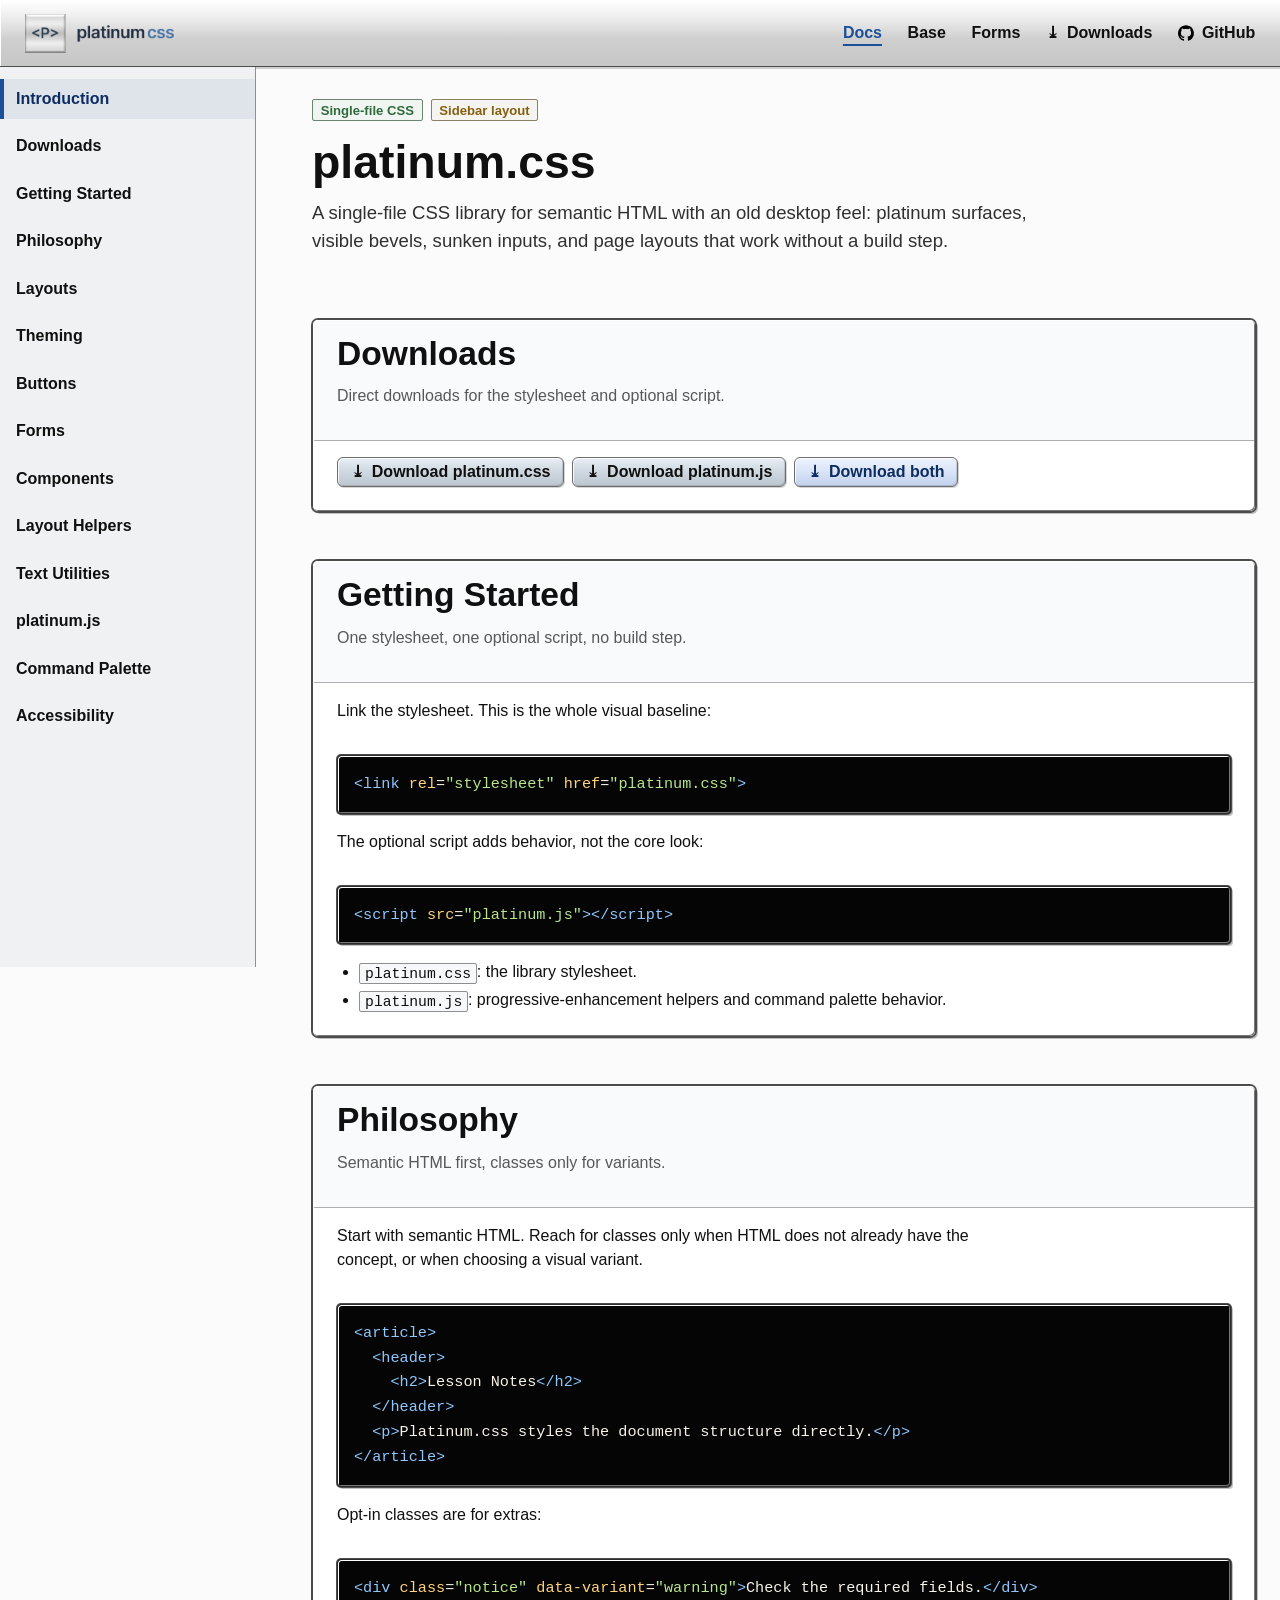
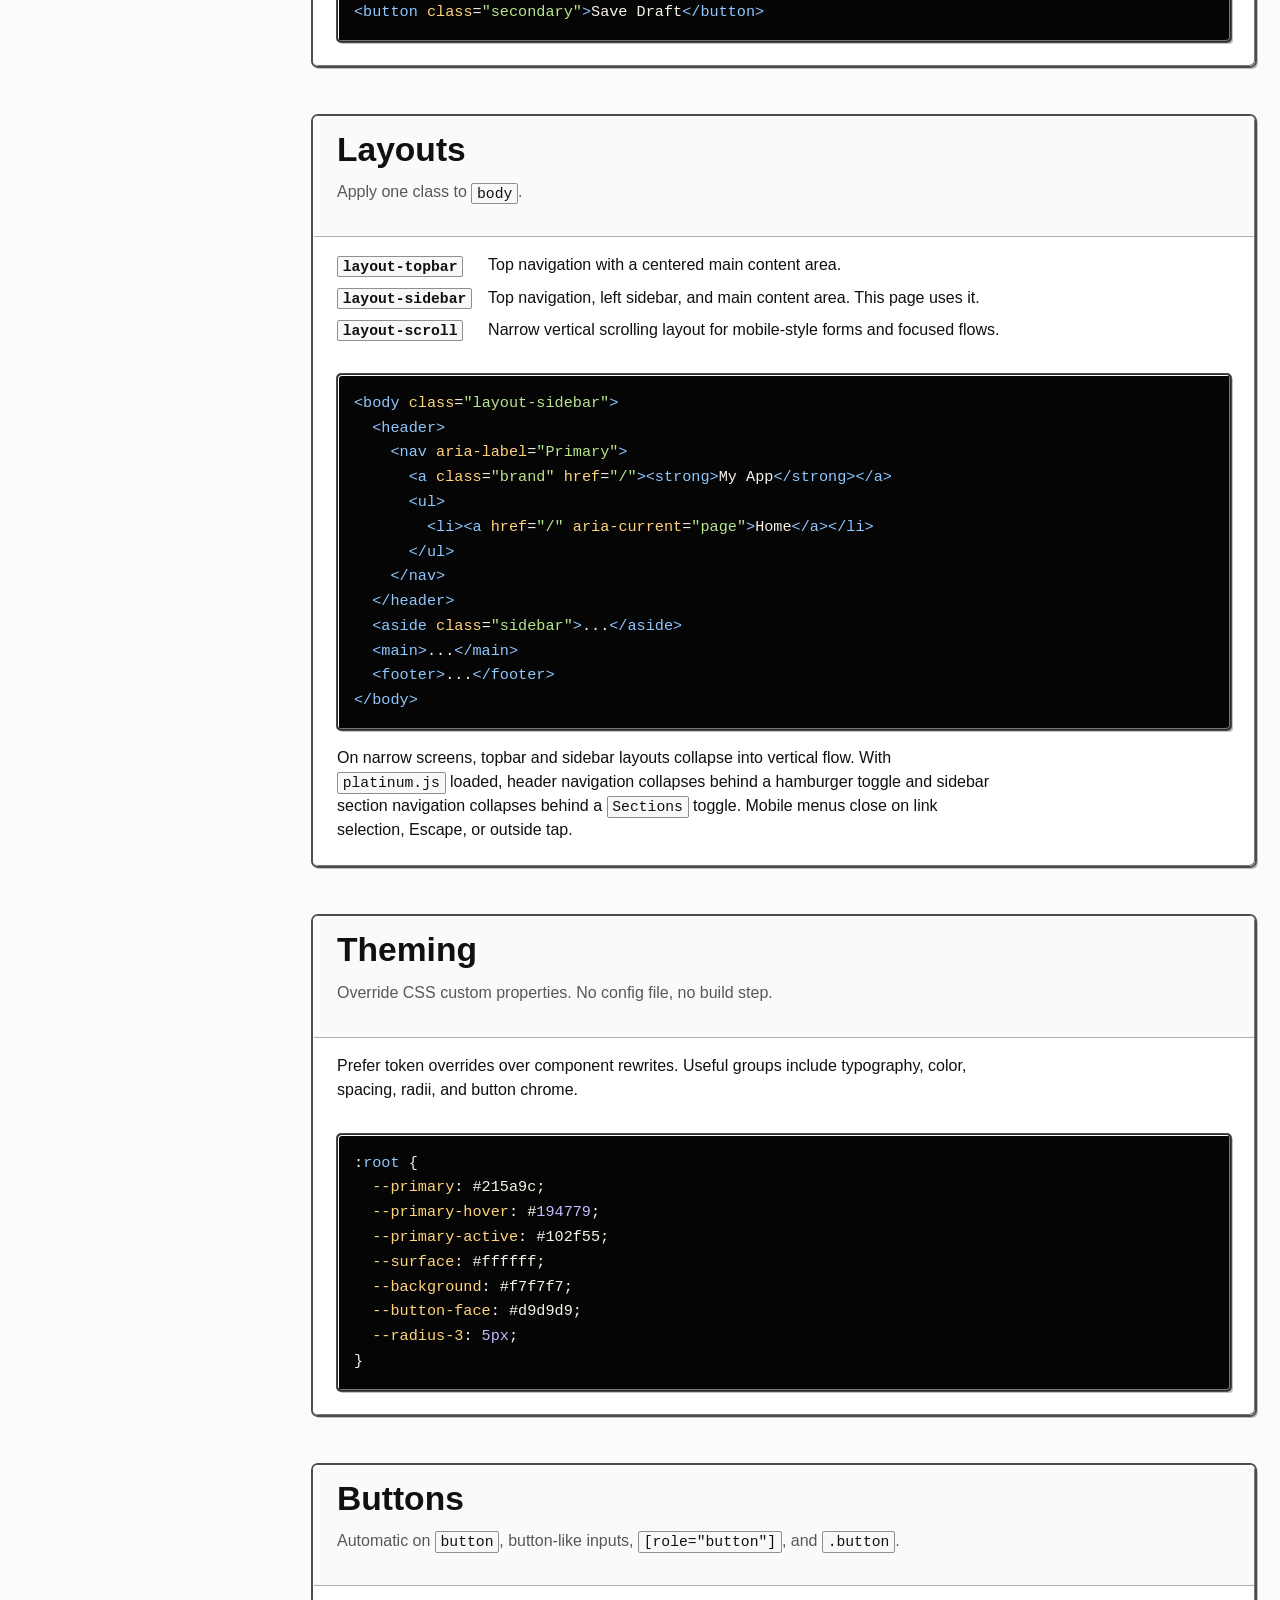
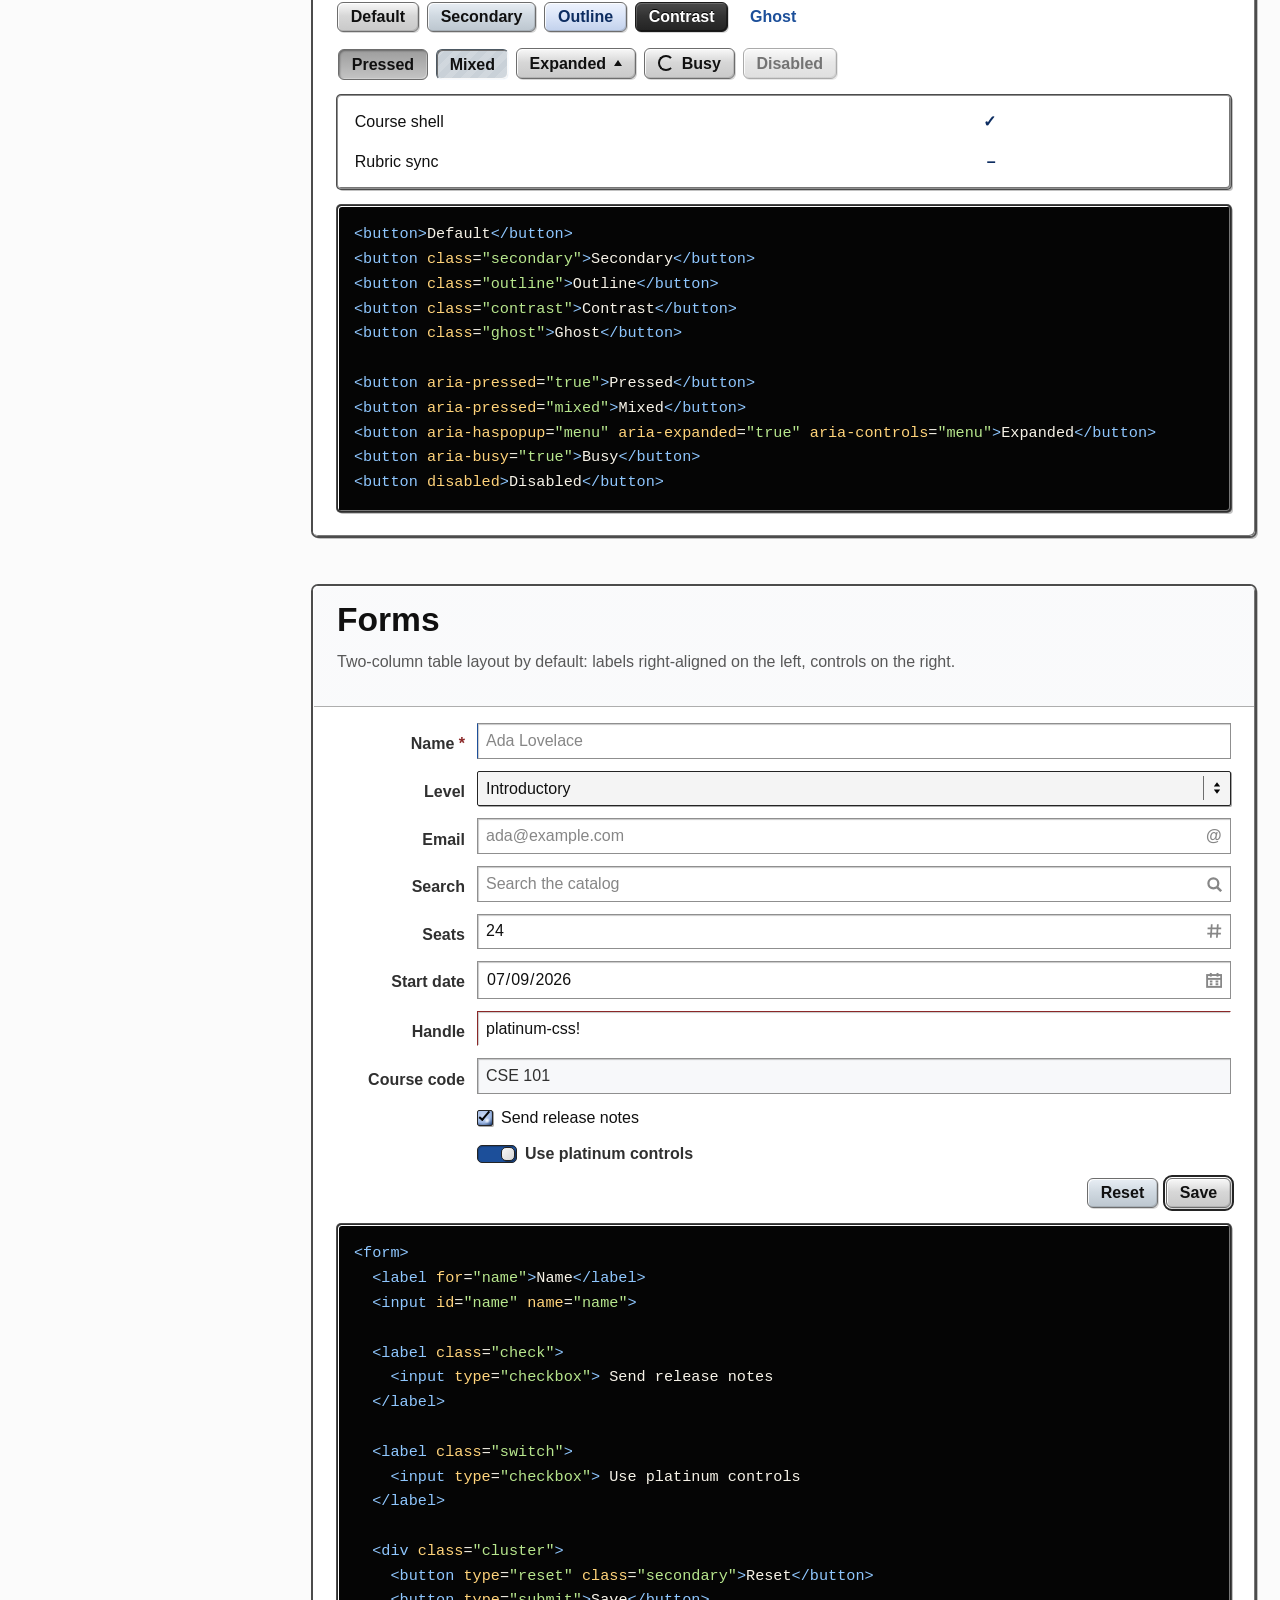
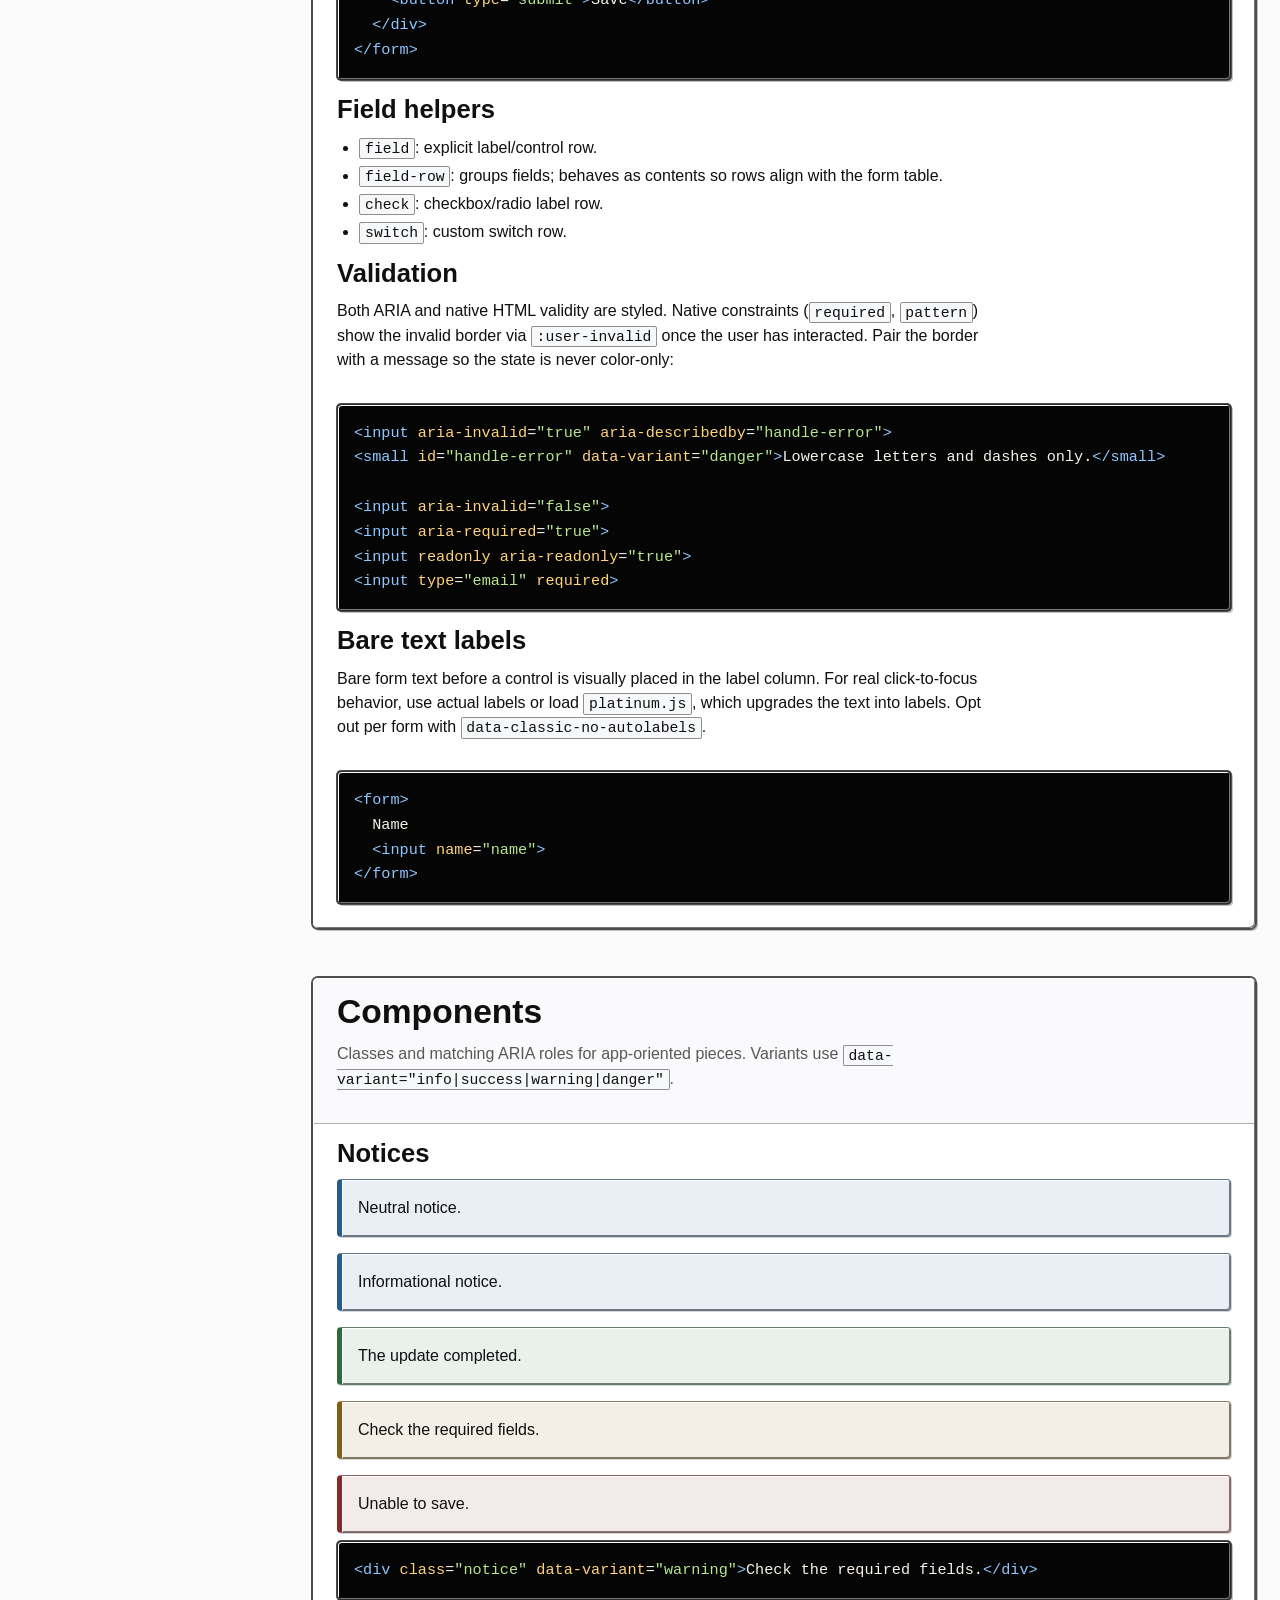
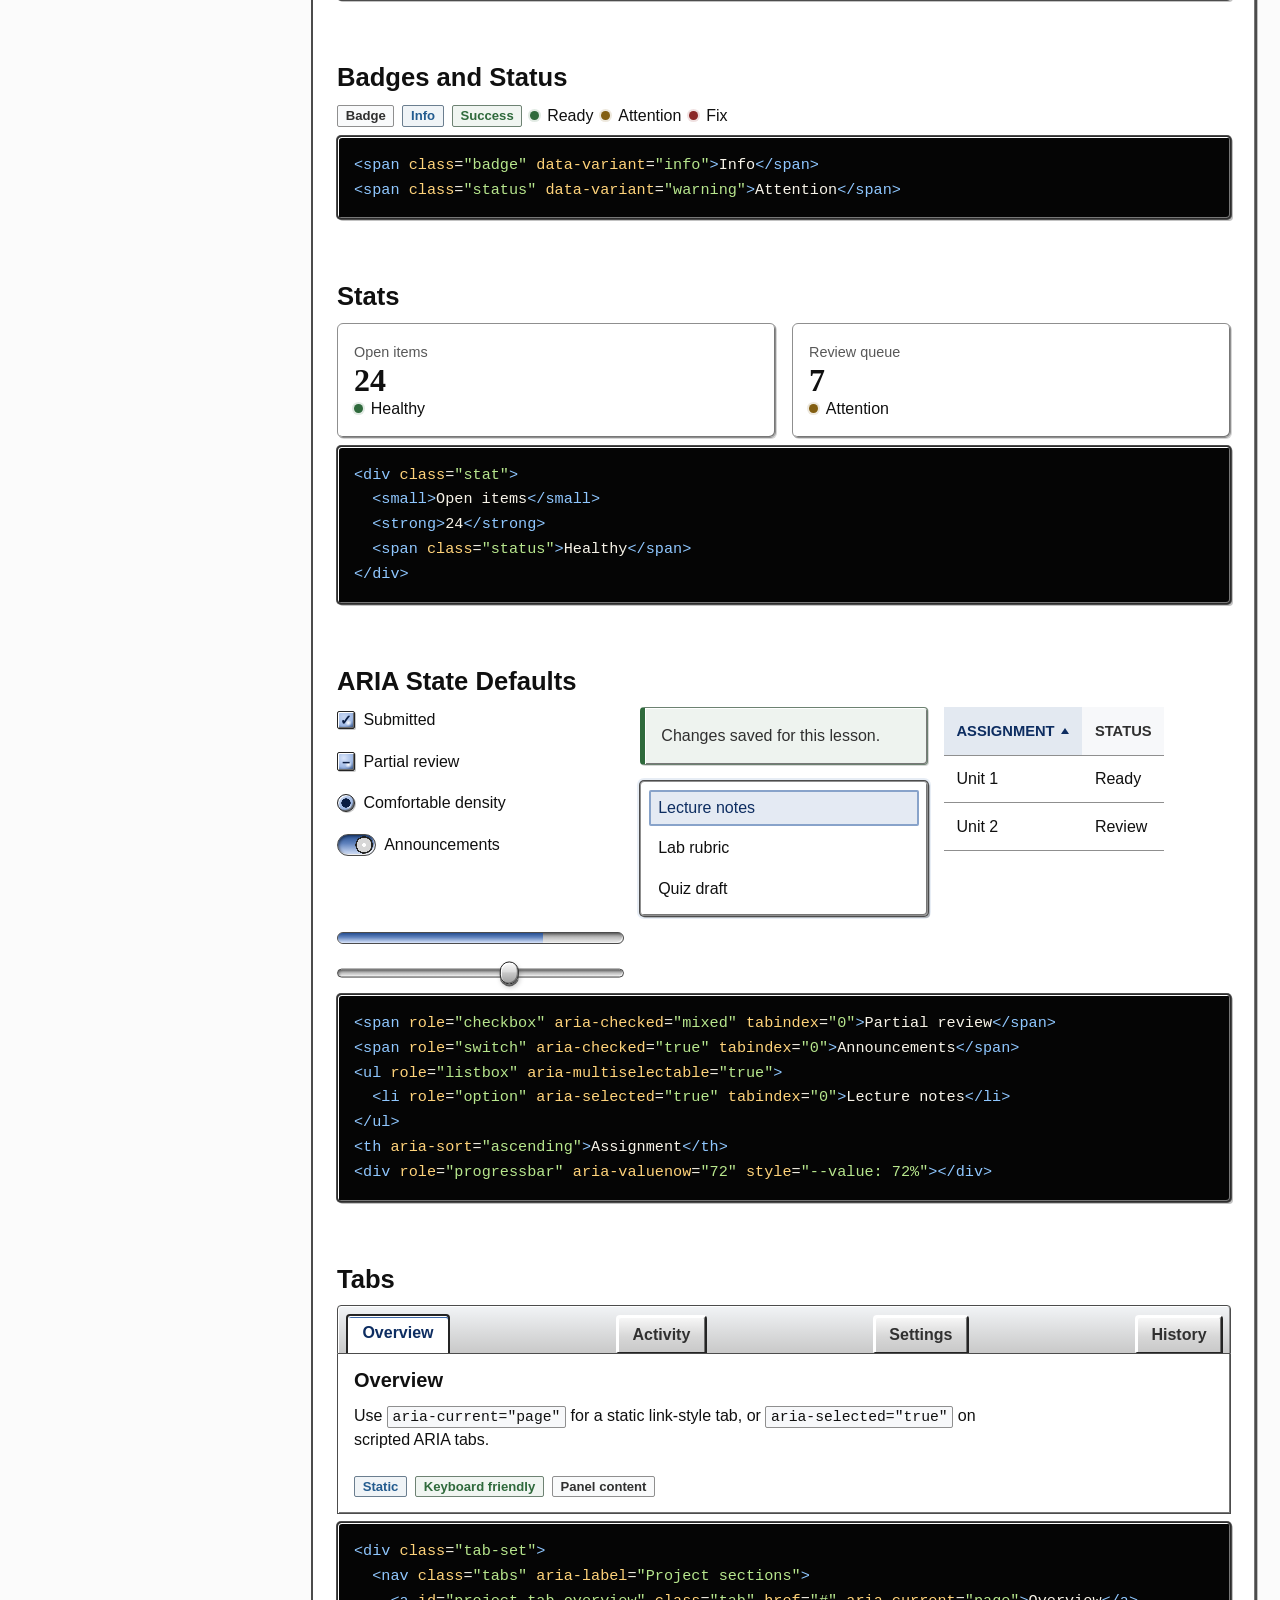
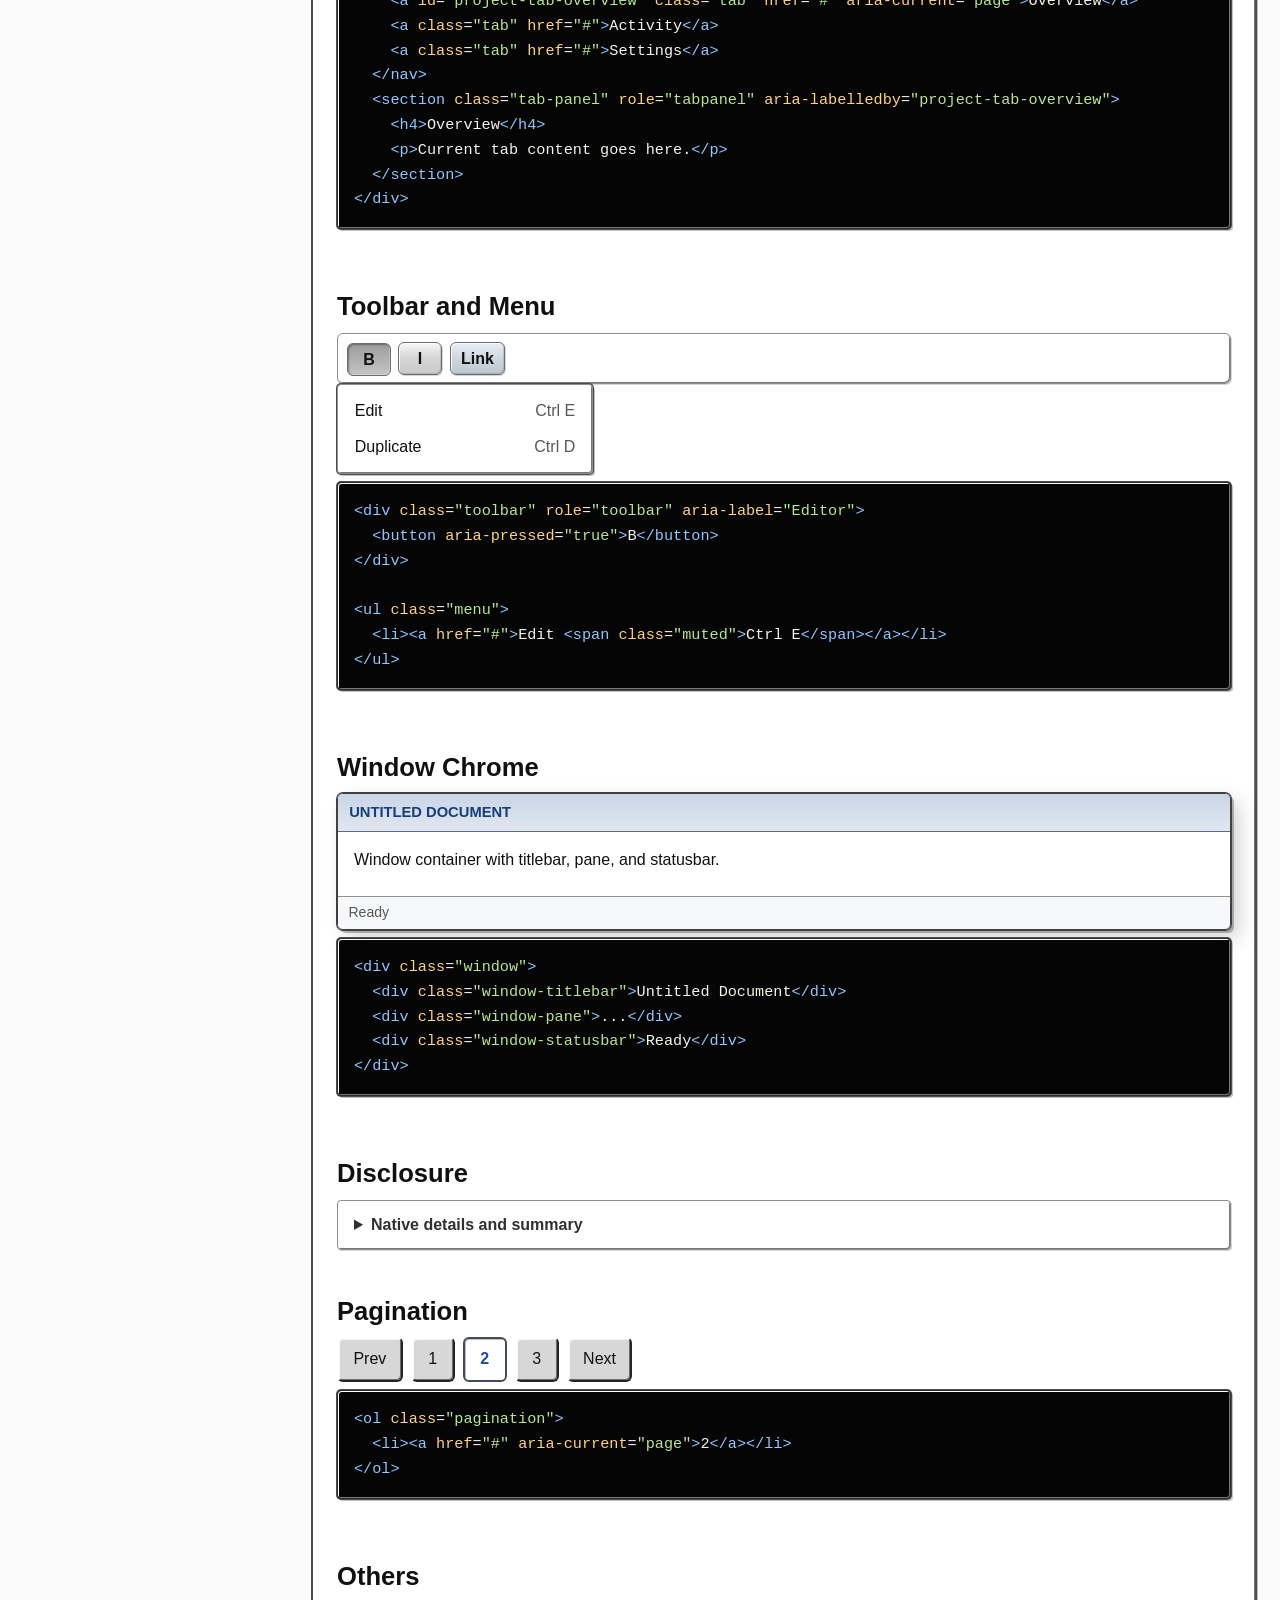
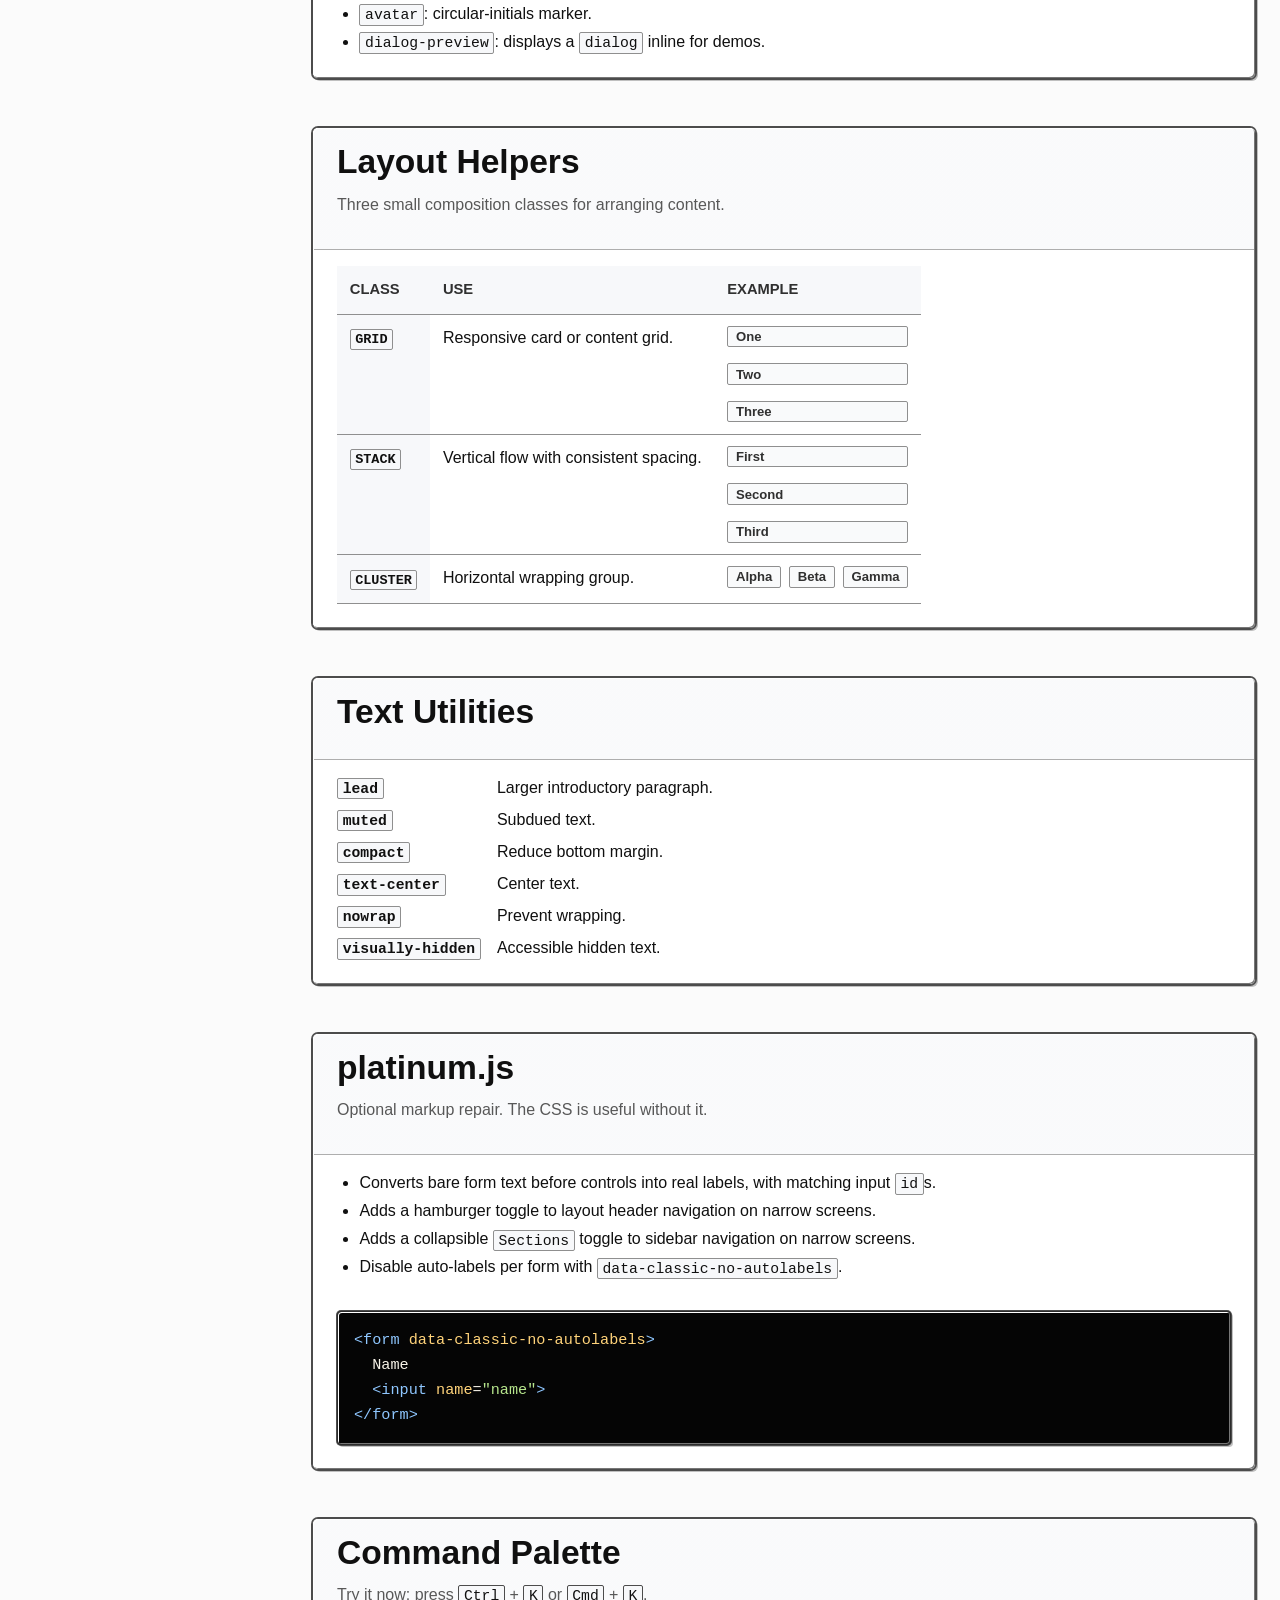
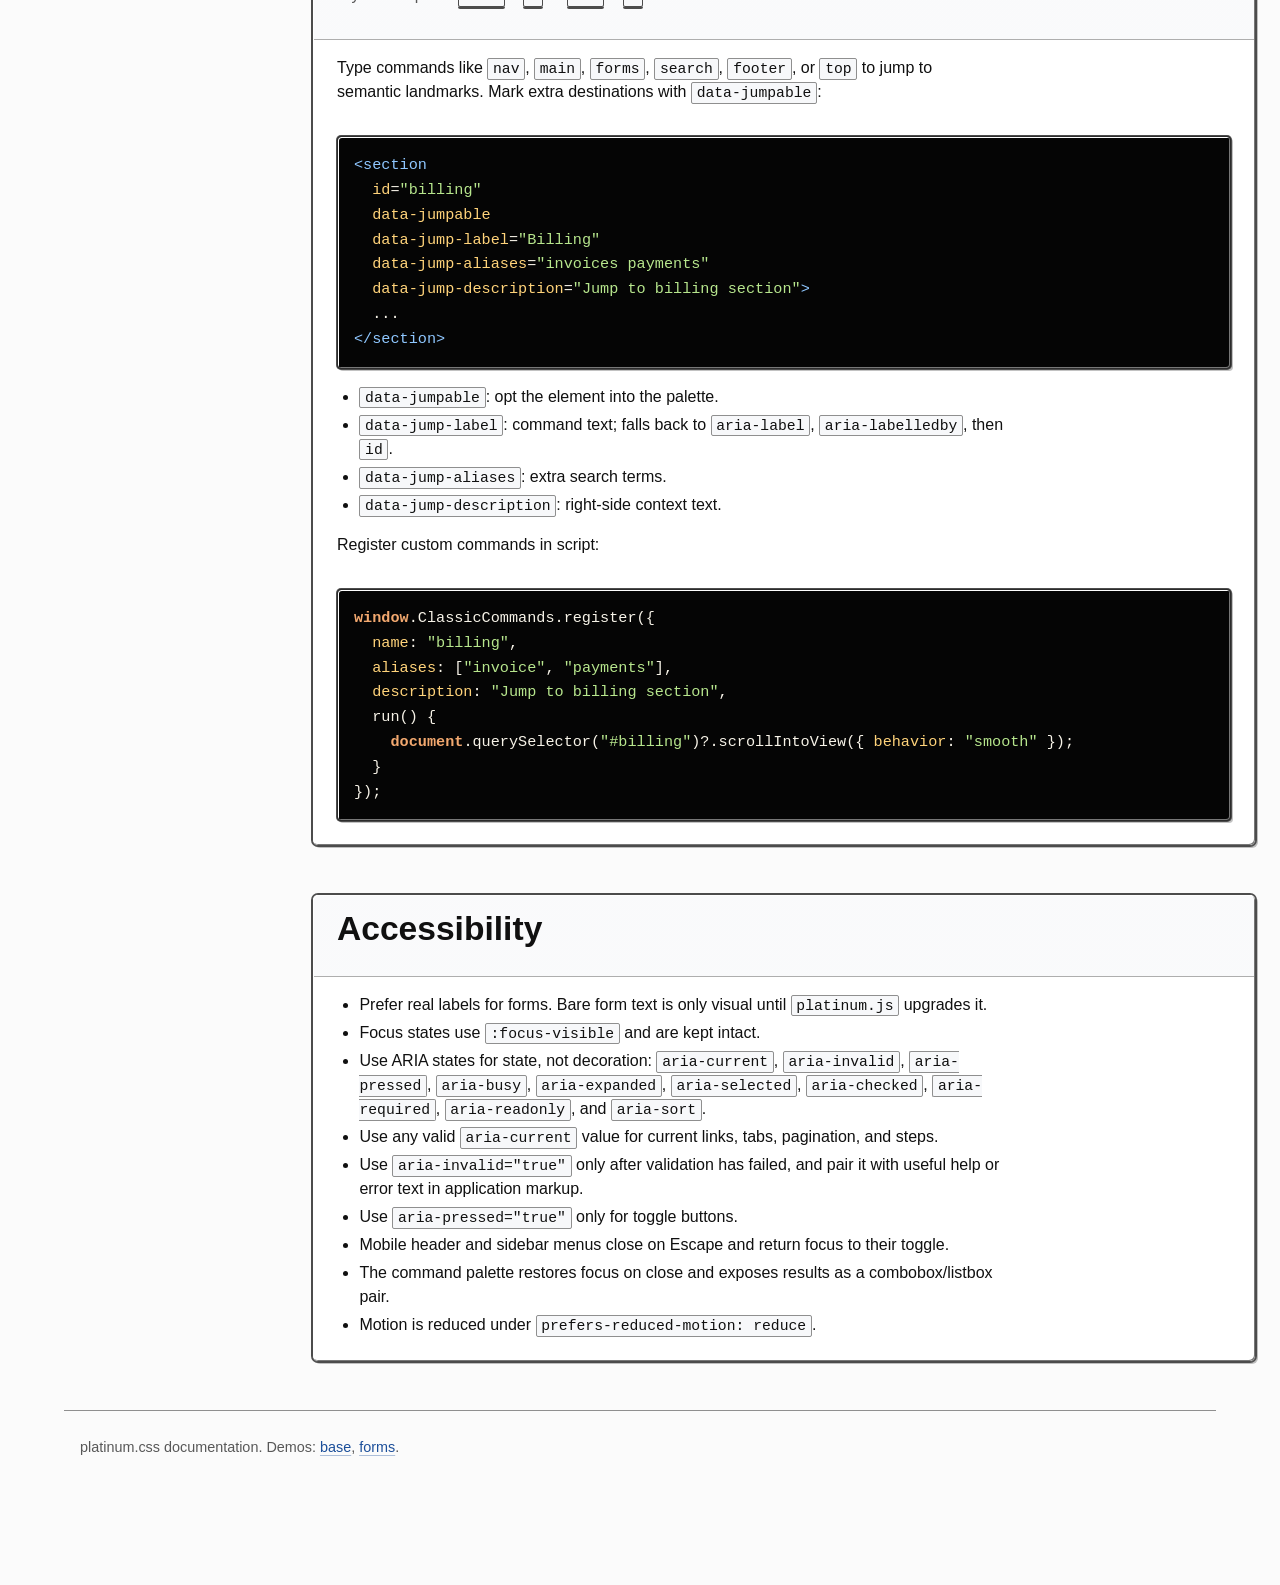
==== commit 444f31f0: "Merge origin/main (platinum rename) into local work Blake's three commits branched from 5294283 and " ====
--- a/index.html
+++ b/index.html
@@ -202,6 +202,18 @@
             <option>Advanced</option>
           </select>
 
+          <label for="doc-email">Email</label>
+          <input id="doc-email" name="doc-email" type="email" placeholder="ada@example.com">
+
+          <label for="doc-search">Search</label>
+          <input id="doc-search" name="doc-search" type="search" placeholder="Search the catalog">
+
+          <label for="doc-seats">Seats</label>
+          <input id="doc-seats" name="doc-seats" type="number" min="1" max="120" value="24">
+
+          <label for="doc-start">Start date</label>
+          <input id="doc-start" name="doc-start" type="date" value="2026-07-09">
+
           <label for="doc-handle">Handle</label>
           <input id="doc-handle" name="doc-handle" type="text" value="platinum-css!" aria-invalid="true">
 
@@ -218,8 +230,10 @@
             Use platinum controls
           </label>
 
-          <button type="submit">Save</button>
-          <button type="reset" class="secondary">Reset</button>
+          <div class="cluster">
+            <button type="reset" class="secondary">Reset</button>
+            <button type="submit">Save</button>
+          </div>
         </form>
         <pre><code>&lt;form&gt;
   &lt;label for="name"&gt;Name&lt;/label&gt;
@@ -233,7 +247,10 @@
     &lt;input type="checkbox"&gt; Use platinum controls
   &lt;/label&gt;
 
-  &lt;button type="submit"&gt;Save&lt;/button&gt;
+  &lt;div class="cluster"&gt;
+    &lt;button type="reset" class="secondary"&gt;Reset&lt;/button&gt;
+    &lt;button type="submit"&gt;Save&lt;/button&gt;
+  &lt;/div&gt;
 &lt;/form&gt;</code></pre>
         <h3>Field helpers</h3>
         <ul>
@@ -243,8 +260,10 @@
           <li><code>switch</code>: custom switch row.</li>
         </ul>
         <h3>Validation</h3>
-        <p>Both ARIA and native HTML validity are styled:</p>
-        <pre><code>&lt;input aria-invalid="true"&gt;
+        <p>Both ARIA and native HTML validity are styled. Native constraints (<code>required</code>, <code>pattern</code>) show the invalid border via <code>:user-invalid</code> once the user has interacted. Pair the border with a message so the state is never color-only:</p>
+        <pre><code>&lt;input aria-invalid="true" aria-describedby="handle-error"&gt;
+&lt;small id="handle-error" data-variant="danger"&gt;Lowercase letters and dashes only.&lt;/small&gt;
+
 &lt;input aria-invalid="false"&gt;
 &lt;input aria-required="true"&gt;
 &lt;input readonly aria-readonly="true"&gt;
--- a/platinum.css
+++ b/platinum.css
@@ -60,7 +60,7 @@
         color-scheme: light;
 
         /* Typography */
-        --font-sans: "Segoe UI", Tahoma, Arial, sans-serif;
+        --font-sans: Verdana, Geneva, Tahoma, sans-serif;
         --font-serif: "Palatino Linotype", Palatino, "Book Antiqua", serif;
         --font-mono: "SFMono-Regular", Consolas, "Liberation Mono", Menlo, monospace;
 
@@ -112,6 +112,9 @@
 
         /* Interaction and elevation */
         --focus: #1c4f9a;
+        --visited: #551a8b;
+        --invalid: #c62828;
+        --valid: #2e7d32;
         --selection: rgba(28, 79, 154, 0.18);
         --shadow-color: rgba(0, 0, 0, 0.28);
         --shadow-tight:
@@ -228,20 +231,26 @@
         text-wrap: pretty;
     }
 
+    /* Headings breathe above; collapsing keeps prose rhythm, guards keep
+       container tops tight */
+    :is(h1, h2, h3, h4, h5, h6):first-child {
+        margin-top: 0;
+    }
+
     h1 {
-        font-size: 2.35rem;
+        font-size: 2.9rem;
     }
 
     h2 {
-        font-size: 1.75rem;
+        font-size: 2.1rem;
     }
 
     h3 {
-        font-size: 1.35rem;
+        font-size: 1.6rem;
     }
 
     h4 {
-        font-size: 1.08rem;
+        font-size: 1.25rem;
     }
 
     h5,
@@ -249,27 +258,6 @@
         font-family: var(--font-sans);
         font-size: 1rem;
         text-transform: uppercase;
-    }
-
-    @media (min-width: 48rem) {
-
-        h1 {
-            font-size: 3.2rem;
-            line-height: 1.04;
-        }
-
-        h2 {
-            font-size: 2.3rem;
-            line-height: 1.04;
-        }
-
-        h3 {
-            font-size: 1.65rem;
-        }
-
-        h4 {
-            font-size: 1.25rem;
-        }
     }
 
     p,
@@ -298,8 +286,8 @@
     }
 
     a:visited {
-        color: color-mix(in srgb, var(--primary) 62%, var(--accent));
-        text-decoration-color: color-mix(in srgb, var(--primary) 24%, var(--accent));
+        color: var(--visited);
+        text-decoration-color: color-mix(in srgb, var(--visited) 40%, transparent);
     }
 
     a:hover {
@@ -370,6 +358,16 @@
         box-shadow: 0 2px 0 var(--border-strong);
     }
 
+    /* Top margin so samples clear margin-less demo blocks; sibling margin
+       collapsing keeps prose rhythm unchanged */
+    pre {
+        margin-top: var(--space-4);
+    }
+
+    pre:first-child {
+        margin-top: 0;
+    }
+
     pre {
         background: var(--terminal-bg);
         border: 1px solid var(--terminal-border);
@@ -387,6 +385,15 @@
         color: inherit;
         font-size: 0.95em;
         padding: 0;
+    }
+
+    /* Light sunken listing as the opt-in; terminal stays the default */
+    pre.light {
+        background: #fdfdfd;
+        border: 1px solid var(--border);
+        border-radius: 0;
+        box-shadow: 1px 1px 1px rgba(0, 0, 0, 0.18) inset;
+        color: var(--text);
     }
 
     pre code .token-comment {
@@ -885,11 +892,10 @@
     }
 
     button.classic-nav-toggle[aria-expanded="true"] {
-        background: var(--button-face-mid);
-        border-color: var(--button-edge) var(--highlight) var(--highlight) var(--button-edge);
+        background: linear-gradient(180deg, var(--button-face-dark), #b2b2b2 55%, #c4c4c4);
         box-shadow:
-            1px 1px 0 var(--button-groove) inset,
-            -1px -1px 0 var(--button-face-light) inset;
+            1px 1px 2px rgba(0, 0, 0, 0.35) inset,
+            -1px -1px 0 rgba(255, 255, 255, 0.3) inset;
     }
 
     @media (min-width: 48.001rem) {
@@ -996,25 +1002,26 @@
     }
 
     /* Buttons */
+    /* OS9 platinum: thin uniform border, shading lives inside the outline. */
     :is(button, input[type="button"], input[type="submit"], input[type="reset"], [role="button"], .button) {
         align-items: center;
         appearance: none;
-        background: var(--button-face);
-        border-color: var(--highlight) var(--button-edge) var(--button-edge) var(--highlight);
-        border-style: solid;
-        border-width: 2px;
+        background: linear-gradient(180deg, var(--button-face-light), var(--button-face) 46%, var(--button-face-mid));
+        border: 1px solid var(--button-groove);
         border-radius: var(--radius-3);
         box-shadow:
-            1px 1px 0 var(--button-face-light) inset,
-            -1px -1px 0 var(--button-groove) inset;
+            1px 1px 0 rgba(255, 255, 255, 0.85) inset,
+            -1px -1px 0 rgba(0, 0, 0, 0.12) inset,
+            1px 1px 0 rgba(0, 0, 0, 0.16);
         color: var(--text);
         display: inline-flex;
         font-weight: 700;
         gap: var(--space-2);
         justify-content: center;
-        min-height: var(--control-height);
+        line-height: 1.2;
+        min-height: 1.9rem;
         min-width: 2.75rem;
-        padding: 0.5rem 0.9rem 0.56rem;
+        padding: 0.18rem 0.8rem 0.22rem;
         text-align: center;
         text-decoration: none;
         user-select: none;
@@ -1029,26 +1036,24 @@
     }
 
     :is(button, input[type="button"], input[type="submit"], input[type="reset"], [role="button"], .button):hover {
-        background: var(--button-face-hover);
+        background: linear-gradient(180deg, var(--highlight), var(--button-face-hover) 46%, var(--button-face));
         color: var(--text);
         text-decoration: none;
     }
 
     :is(button, input[type="button"], input[type="submit"], input[type="reset"], [role="button"], .button):active {
-        background: var(--button-face-mid);
-        border-color: var(--button-edge) var(--highlight) var(--highlight) var(--button-edge);
+        background: linear-gradient(180deg, var(--button-face-dark), #b2b2b2 55%, #c4c4c4);
         box-shadow:
-            1px 1px 0 var(--button-groove) inset,
-            -1px -1px 0 var(--button-face-light) inset;
+            1px 1px 2px rgba(0, 0, 0, 0.35) inset,
+            -1px -1px 0 rgba(255, 255, 255, 0.3) inset;
         transform: translate(1px, 1px);
     }
 
     :is(button, input[type="button"], input[type="submit"], input[type="reset"], [role="button"], .button)[aria-pressed="true"] {
-        background: var(--button-face-mid);
-        border-color: var(--button-edge) var(--highlight) var(--highlight) var(--button-edge);
+        background: linear-gradient(180deg, var(--button-face-dark), #b2b2b2 55%, #c4c4c4);
         box-shadow:
-            1px 1px 0 var(--button-groove) inset,
-            -1px -1px 0 var(--button-face-light) inset;
+            1px 1px 2px rgba(0, 0, 0, 0.35) inset,
+            -1px -1px 0 rgba(255, 255, 255, 0.3) inset;
         transform: translate(1px, 1px);
     }
 
@@ -1078,42 +1083,44 @@
     }
 
     :is(button, input[type="button"], input[type="submit"], input[type="reset"], [role="button"], .button).secondary {
-        background: var(--button-secondary-face);
-        border-color: var(--button-secondary-highlight) var(--button-secondary-edge) var(--button-secondary-edge) var(--button-secondary-highlight);
+        background: linear-gradient(180deg, #e8eef4, #d0d9e1 46%, #bcc6cf);
         color: var(--text);
     }
 
     :is(button, input[type="button"], input[type="submit"], input[type="reset"], [role="button"], .button).secondary:hover {
-        background: var(--button-secondary-face-hover);
+        background: linear-gradient(180deg, #f3f8fc, #dde6ed 46%, #c9d3dc);
         color: var(--text);
     }
 
     :is(button, input[type="button"], input[type="submit"], input[type="reset"], [role="button"], .button).contrast {
-        background: #2f2f2f;
-        border-color: #777777 #050505 #050505 #777777;
+        background: linear-gradient(180deg, #4a4a4a, #333333 46%, #232323);
+        border-color: #1a1a1a;
+        box-shadow:
+            1px 1px 0 rgba(255, 255, 255, 0.18) inset,
+            -1px -1px 0 rgba(0, 0, 0, 0.4) inset,
+            1px 1px 0 rgba(0, 0, 0, 0.16);
         color: #ffffff;
         text-shadow: 0 -1px 0 #000000;
     }
 
     :is(button, input[type="button"], input[type="submit"], input[type="reset"], [role="button"], .button).outline {
-        background: var(--button-blue-face);
-        border-color: var(--highlight) var(--primary-active) var(--primary-active) var(--highlight);
+        background: linear-gradient(180deg, #eef3fd, #dbe5f8 46%, #c2d1ec);
         color: #0d2d61;
     }
 
     :is(button, input[type="button"], input[type="submit"], input[type="reset"], [role="button"], .button).secondary:active {
-        background: var(--button-secondary-face-pressed);
-        border-color: var(--button-secondary-edge) var(--button-secondary-highlight) var(--button-secondary-highlight) var(--button-secondary-edge);
+        background: linear-gradient(180deg, #8f9aa4, #a7b1ba 55%, var(--button-secondary-face-pressed));
     }
 
     :is(button, input[type="button"], input[type="submit"], input[type="reset"], [role="button"], .button).outline:active {
-        background: var(--button-blue-mid);
-        border-color: var(--primary-active) var(--highlight) var(--highlight) var(--primary-active);
+        background: linear-gradient(180deg, #7f99c4, var(--button-blue-mid) 55%, #c9d8f2);
     }
 
     :is(button, input[type="button"], input[type="submit"], input[type="reset"], [role="button"], .button).contrast:active {
-        background: #1b1b1b;
-        border-color: #050505 #777777 #777777 #050505;
+        background: linear-gradient(180deg, #181818, #262626 55%, #333333);
+        box-shadow:
+            1px 1px 2px rgba(0, 0, 0, 0.6) inset,
+            -1px -1px 0 rgba(255, 255, 255, 0.12) inset;
     }
 
     :is(button, input[type="button"], input[type="submit"], input[type="reset"], [role="button"], .button).ghost {
@@ -1127,6 +1134,18 @@
         background: transparent;
         border-color: transparent;
         box-shadow: none;
+    }
+
+    /* OS9 ring on the form's true default button, the one Enter triggers (HIG: 3px ring, 1px gap) */
+    :is(button, input[type="submit"]):default {
+        outline: 2px solid var(--button-edge);
+        outline-offset: 1px;
+    }
+
+    /* Focused default button: ring recolors to the focus blue instead of stacking */
+    :is(button, input[type="submit"]):default:focus-visible {
+        outline: 3px solid color-mix(in srgb, var(--focus) 78%, transparent);
+        outline-offset: 1px;
     }
 
     :is(button, [role="button"], .button)[aria-busy="true"] {
@@ -1171,6 +1190,17 @@
     form>small,
     fieldset>small {
         grid-column: 2;
+    }
+
+    /* Action rows: right-aligned in the control column with the default
+       action rightmost (classic HIG dialog layout). Write secondary buttons
+       first in markup so visual order matches tab order. */
+    form>.cluster,
+    fieldset>.cluster {
+        grid-column: 2;
+        justify-content: flex-end;
+        justify-self: stretch;
+        text-align: left;
     }
 
     form> :is(button, input[type="button"], input[type="submit"], input[type="reset"], [role="button"], .button) {
@@ -1223,30 +1253,28 @@
 
     legend {
         color: var(--text);
-        font-family: var(--font-serif);
-        font-size: 1.25rem;
+        font-size: 1rem;
         font-weight: 700;
         margin-bottom: var(--space-2);
+        margin-right: auto;
         padding-inline: var(--space-2);
-    }
-
+        text-align: left;
+    }
+
+    /* Sunken well: depth comes from the inset shadow, not the border */
     input:not([type="checkbox"], [type="radio"], [type="range"], [type="button"], [type="submit"], [type="reset"]),
     select,
     textarea,
     :where([role="textbox"], [role="searchbox"], [role="combobox"], [role="spinbutton"]):not(input, select, textarea) {
         appearance: none;
         background: #ffffff;
-        border-color: #4b4b4b #ffffff #ffffff #4b4b4b;
-        border-style: solid;
-        border-width: 2px;
-        border-radius: var(--radius-1);
-        box-shadow:
-            1px 1px 0 #777777 inset,
-            -1px -1px 0 #dcdcdc inset;
+        border: 1px solid var(--border);
+        border-radius: 0;
+        box-shadow: 1px 1px 1px rgba(0, 0, 0, 0.22) inset;
         color: var(--text);
         font-weight: 400;
-        min-height: var(--control-height);
-        padding: 0.48rem 0.62rem;
+        min-height: 1.9rem;
+        padding: 0.3rem 0.5rem;
         text-align: left;
         width: 100%;
     }
@@ -1268,35 +1296,136 @@
         resize: vertical;
     }
 
+    /* OS9 popup button: single flat face, crisp edge, inset divider before the arrows */
     select {
-        background-image:
-            linear-gradient(180deg, rgba(255, 255, 255, 0.88), rgba(198, 198, 198, 0.92)),
-            linear-gradient(45deg, transparent 50%, currentColor 50%),
-            linear-gradient(135deg, currentColor 50%, transparent 50%);
-        background-position:
-            right top,
-            calc(100% - 1.05rem) calc(50% + 0.05rem),
-            calc(100% - 0.7rem) calc(50% + 0.05rem);
-        background-repeat: no-repeat;
-        background-size: 2rem 100%, 0.35rem 0.35rem, 0.35rem 0.35rem;
+        background:
+            url('data:image/svg+xml,<svg xmlns="http://www.w3.org/2000/svg" viewBox="0 0 8 14"><path d="M4 1 L7.2 5.4 H0.8 Z" fill="%23050505"/><path d="M4 13 L0.8 8.6 H7.2 Z" fill="%23050505"/></svg>') calc(100% - 0.55rem) 50% / 0.5rem 0.9rem no-repeat,
+            linear-gradient(180deg, var(--button-groove), var(--button-groove)) calc(100% - 1.6rem) 50% / 1px calc(100% - 0.55rem) no-repeat,
+            #f4f4f4;
+        border: 1px solid var(--button-edge);
+        border-radius: var(--radius-1);
+        box-shadow: 1px 1px 0 rgba(0, 0, 0, 0.35);
         padding-right: 2rem;
+    }
+
+    /* Empty well when off; button-crisp edge and hard shadow (empty is not disabled) */
+    /* Type-identifying icons at the right edge, like native date/time pickers.
+       Every glyph's ink ends at the same viewBox edge so they align vertically. */
+    input[type="search"],
+    input[type="number"],
+    input[type="email"],
+    input[type="tel"],
+    input[type="url"],
+    input[type="password"] {
+        padding-right: 1.7rem;
+    }
+
+    input[type="search"] {
+        background: url('data:image/svg+xml,<svg xmlns="http://www.w3.org/2000/svg" viewBox="0 0 10 10"><circle cx="4.6" cy="4.6" r="3.1" fill="none" stroke="%23878787" stroke-width="1.4"/><line x1="6.9" y1="6.9" x2="9.5" y2="9.5" stroke="%23878787" stroke-width="1.6"/></svg>') calc(100% - 0.5rem) 50% / 1rem no-repeat #ffffff;
+    }
+
+    /* With content, the x takes the magnifier's place (requires a placeholder
+       attribute); the native cancel button lands exactly on top of it when
+       focused. Gated to engines that actually have a cancel button so the x is
+       never a dead control (Firefox keeps the magnifier). */
+    @supports selector(::-webkit-search-cancel-button) {
+        input[type="search"][placeholder]:not(:placeholder-shown) {
+            background-image: url('data:image/svg+xml,<svg xmlns="http://www.w3.org/2000/svg" viewBox="0 0 10 10"><path d="M2.5 1.8 L9.5 8.8 M9.5 1.8 L2.5 8.8" stroke="%23878787" stroke-width="1.5"/></svg>');
+        }
+    }
+
+    input[type="search"]::-webkit-search-cancel-button {
+        -webkit-appearance: none;
+        background: url('data:image/svg+xml,<svg xmlns="http://www.w3.org/2000/svg" viewBox="0 0 10 10"><path d="M2.5 1.8 L9.5 8.8 M9.5 1.8 L2.5 8.8" stroke="%23878787" stroke-width="1.5"/></svg>') center / 1rem no-repeat #ffffff;
+        height: 1rem;
+        margin-right: -1.2rem;
+        width: 1rem;
+    }
+
+    input[type="number"] {
+        background: url('data:image/svg+xml,<svg xmlns="http://www.w3.org/2000/svg" viewBox="0 0 10 10"><path d="M3.6 0.8 L3 9.2 M7.4 0.8 L6.8 9.2 M1 3.4 H9.5 M0.8 6.6 H9.3" stroke="%23878787" stroke-width="1.1" fill="none"/></svg>') calc(100% - 0.5rem) 50% / 1rem no-repeat #ffffff;
+    }
+
+    input[type="email"] {
+        background: url('data:image/svg+xml,<svg xmlns="http://www.w3.org/2000/svg" viewBox="0 0 10 10"><text x="9.7" y="8.4" font-family="Verdana,sans-serif" font-size="10" font-weight="bold" text-anchor="end" fill="%23878787">@</text></svg>') calc(100% - 0.5rem) 50% / 1rem no-repeat #ffffff;
+    }
+
+    input[type="tel"] {
+        background: url('data:image/svg+xml,<svg xmlns="http://www.w3.org/2000/svg" viewBox="0 0 10 10"><path d="M2.9 0.9 C1.5 1.7 1.4 3.5 2.7 5.6 C4 7.7 6.1 9.4 8 9.6 C9.1 9.7 9.5 8.9 9.5 8.1 L7.6 6.7 L6.5 7.4 C5.6 6.9 4.2 5.6 3.7 4.5 L4.6 3.5 L3.6 1 Z" fill="%23878787"/></svg>') calc(100% - 0.5rem) 50% / 1rem no-repeat #ffffff;
+    }
+
+    input[type="url"] {
+        background: url('data:image/svg+xml,<svg xmlns="http://www.w3.org/2000/svg" viewBox="0 0 10 10"><circle cx="5" cy="5" r="4.4" fill="none" stroke="%23878787" stroke-width="1.1"/><ellipse cx="5" cy="5" rx="2" ry="4.4" fill="none" stroke="%23878787" stroke-width="1.1"/><path d="M0.7 5 H9.3 M1.5 2.7 H8.5 M1.5 7.3 H8.5" stroke="%23878787" stroke-width="1.1"/></svg>') calc(100% - 0.5rem) 50% / 1rem no-repeat #ffffff;
+    }
+
+    input[type="password"] {
+        background: url('data:image/svg+xml,<svg xmlns="http://www.w3.org/2000/svg" viewBox="0 0 10 10"><circle cx="2.8" cy="5" r="2.1" fill="none" stroke="%23878787" stroke-width="1.3"/><path d="M4.9 5 H9.5 M7.6 5 V7 M9.3 5 V6.6" stroke="%23878787" stroke-width="1.3" fill="none"/></svg>') calc(100% - 0.5rem) 50% / 1rem no-repeat #ffffff;
+    }
+
+    /* Datalist comboboxes get the popup triangle, not a calendar. The native
+       indicator draws its own arrow as content, so it is hidden and the
+       triangle lives on the input like the other type icons. */
+    input[list] {
+        background: url('data:image/svg+xml,<svg xmlns="http://www.w3.org/2000/svg" viewBox="0 0 10 10"><path d="M5 8.2 L1 3 H9 Z" fill="%23878787"/></svg>') calc(100% - 0.5rem) 50% / 0.75rem no-repeat #ffffff;
+        padding-right: 1.7rem;
+    }
+
+    /* The native arrow only appears on hover/focus and is named differently
+       across engines; hide both spellings. */
+    input[list]::-webkit-calendar-picker-indicator,
+    input[list]::-webkit-list-button {
+        display: none !important;
+    }
+
+    /* Date-like types get a classic calendar glyph; time gets a clock */
+    input:is([type="date"], [type="month"], [type="week"], [type="datetime-local"])::-webkit-calendar-picker-indicator {
+        background: url('data:image/svg+xml,<svg xmlns="http://www.w3.org/2000/svg" viewBox="0 0 10 10"><rect x="0.7" y="1.9" width="8.8" height="7.4" fill="none" stroke="%23878787" stroke-width="1.2"/><path d="M0.7 4.3 H9.5" stroke="%23878787" stroke-width="1.2"/><line x1="3" y1="0.6" x2="3" y2="2.9" stroke="%23878787" stroke-width="1.2"/><line x1="7.2" y1="0.6" x2="7.2" y2="2.9" stroke="%23878787" stroke-width="1.2"/><path d="M2.4 5.9 H4 M6 5.9 H7.7 M2.4 7.7 H4 M6 7.7 H7.7" stroke="%23878787" stroke-width="1.2"/></svg>') right 50% / 1rem no-repeat;
+        height: 1rem;
+        margin: 0;
+        opacity: 1;
+        width: 1rem;
+    }
+
+    input[type="time"]::-webkit-calendar-picker-indicator {
+        background: url('data:image/svg+xml,<svg xmlns="http://www.w3.org/2000/svg" viewBox="0 0 10 10"><circle cx="5" cy="5" r="4.4" fill="none" stroke="%23878787" stroke-width="1.2"/><path d="M5 2.3 V5 L7 6.4" stroke="%23878787" stroke-width="1.2" fill="none"/></svg>') right 50% / 1rem no-repeat;
+        height: 1rem;
+        margin: 0;
+        opacity: 1;
+        width: 1rem;
+    }
+
+    /* Number spinner as platinum little arrows */
+    input[type="number"]::-webkit-inner-spin-button {
+        -webkit-appearance: none;
+        background:
+            url('data:image/svg+xml,<svg xmlns="http://www.w3.org/2000/svg" viewBox="0 0 8 14"><path d="M4 1.5 L7 5.5 H1 Z" fill="%23303030"/><path d="M4 12.5 L1 8.5 H7 Z" fill="%23303030"/></svg>') center / 0.4rem 0.8rem no-repeat,
+            linear-gradient(90deg, var(--border), var(--border)) 0 0 / 1px 100% no-repeat,
+            linear-gradient(180deg, #f2f2f2, #d8d8d8);
+        height: 100%;
+        width: 1.2rem;
+    }
+
+    /* Square color swatch inside the well */
+    input[type="color"]::-webkit-color-swatch-wrapper {
+        padding: 0;
+    }
+
+    input[type="color"]::-webkit-color-swatch {
+        border: 1px solid var(--border-strong);
+        border-radius: 0;
     }
 
     input[type="checkbox"],
     input[type="radio"] {
         appearance: none;
-        background:
-            radial-gradient(circle at 32% 28%, var(--highlight), #ededed 34%, #b7b7b7 70%, #838383 100%);
+        background: linear-gradient(135deg, #ffffff, #e8e8e8);
         border: 1px solid var(--button-edge);
-        box-shadow:
-            1px 1px 0 var(--highlight) inset,
-            -1px -1px 0 var(--button-groove) inset,
-            1px 1px 0 rgba(0, 0, 0, 0.22);
+        box-shadow: 1px 1px 0 rgba(0, 0, 0, 0.35);
         flex: 0 0 auto;
-        height: 1.15rem;
+        height: 1rem;
         margin: 0;
         position: relative;
-        width: 1.15rem;
+        width: 1rem;
     }
 
     input[type="checkbox"] {
@@ -1314,28 +1443,24 @@
             radial-gradient(circle at 36% 30%, #c8d7f2, var(--button-blue-mid) 58%, var(--primary-active) 100%);
     }
 
+    /* Bold black check that overshoots the box, like the OS9 original */
     input[type="checkbox"]:checked::after {
-        border: solid #0a1d42;
+        border: solid #050505;
         border-width: 0 0.16rem 0.16rem 0;
         content: "";
-        height: 0.68rem;
-        left: 0.36rem;
+        height: 0.72rem;
+        left: 0.27rem;
         position: absolute;
-        top: 0.13rem;
-        transform: rotate(42deg);
-        width: 0.34rem;
+        top: -0.1rem;
+        transform: rotate(40deg);
+        width: 0.32rem;
     }
 
     input[type="radio"]:checked::after {
-        background:
-            radial-gradient(circle at 34% 28%, var(--highlight), #274d8e 35%, #0a1d42 100%);
-        border: 1px solid #071733;
+        background: #050505;
         border-radius: 50%;
-        box-shadow:
-            1px 1px 0 rgba(255, 255, 255, 0.45) inset,
-            -1px -1px 0 rgba(0, 0, 0, 0.5) inset;
         content: "";
-        inset: 0.28rem;
+        inset: 0.22rem;
         position: absolute;
     }
 
@@ -1347,55 +1472,63 @@
     }
 
     input[type="range"]::-webkit-slider-runnable-track {
-        background:
-            linear-gradient(180deg, #898989, #bcbcbc 42%, #f3f3f3 100%);
+        background: linear-gradient(180deg, #a8a8a8, #d6d6d6);
         border: 1px solid var(--border-strong);
-        border-radius: 999px;
-        box-shadow:
-            1px 1px 3px rgba(0, 0, 0, 0.42) inset,
-            -1px -1px 0 var(--highlight) inset;
-        height: 0.55rem;
-    }
-
+        border-radius: 0;
+        box-shadow: 1px 1px 1px rgba(0, 0, 0, 0.3) inset;
+        height: 0.3rem;
+    }
+
+    /* Platinum "home plate" thumb drawn as SVG so every edge keeps its outline */
     input[type="range"]::-webkit-slider-thumb {
         appearance: none;
-        background:
-            linear-gradient(180deg, var(--highlight), var(--button-face) 48%, var(--button-face-mid) 49%, var(--button-face-dark));
-        border: 1px solid var(--button-edge);
-        border-radius: 999px;
+        background: url('data:image/svg+xml,<svg xmlns="http://www.w3.org/2000/svg" viewBox="0 0 12 14"><path d="M2 .5 H10 Q11.5 .5 11.5 2 V8 L6 13.5 L.5 8 V2 Q.5 .5 2 .5 Z" fill="%23e2e2e2" stroke="%231c1c1c" stroke-width=".6" stroke-linejoin="round"/><path d="M2 1.4 H10 Q10.6 1.4 10.6 2 V7.6 L6 12.2 L1.4 7.6 V2 Q1.4 1.4 2 1.4 Z" fill="%23f4f4f4"/><g stroke="%239a9a9a" stroke-width=".9"><line x1="4" y1="3" x2="4" y2="7.5"/><line x1="6" y1="3" x2="6" y2="7.5"/><line x1="8" y1="3" x2="8" y2="7.5"/></g></svg>') center / contain no-repeat;
+        border: 0;
+        border-radius: 0;
+        box-shadow: none;
+        filter: drop-shadow(1px 1px 0 rgba(0, 0, 0, 0.35));
+        height: 1.4rem;
+        margin-top: calc(-0.45rem - 1px);
+        width: 1.2rem;
+    }
+
+    input[type="range"]::-moz-range-track {
+        background: linear-gradient(180deg, #a8a8a8, #d6d6d6);
+        border: 1px solid var(--border-strong);
+        border-radius: 0;
+        box-shadow: 1px 1px 1px rgba(0, 0, 0, 0.3) inset;
+        height: 0.3rem;
+    }
+
+    input[type="range"]::-moz-range-thumb {
+        background: url('data:image/svg+xml,<svg xmlns="http://www.w3.org/2000/svg" viewBox="0 0 12 14"><path d="M2 .5 H10 Q11.5 .5 11.5 2 V8 L6 13.5 L.5 8 V2 Q.5 .5 2 .5 Z" fill="%23e2e2e2" stroke="%231c1c1c" stroke-width=".6" stroke-linejoin="round"/><path d="M2 1.4 H10 Q10.6 1.4 10.6 2 V7.6 L6 12.2 L1.4 7.6 V2 Q1.4 1.4 2 1.4 Z" fill="%23f4f4f4"/><g stroke="%239a9a9a" stroke-width=".9"><line x1="4" y1="3" x2="4" y2="7.5"/><line x1="6" y1="3" x2="6" y2="7.5"/><line x1="8" y1="3" x2="8" y2="7.5"/></g></svg>') center / contain no-repeat;
+        border: 0;
+        border-radius: 0;
+        box-shadow: none;
+        filter: drop-shadow(1px 1px 0 rgba(0, 0, 0, 0.35));
+        height: 1.4rem;
+        width: 1.2rem;
+    }
+
+    /* File chooser button gets the classic button chrome */
+    input[type="file"]::file-selector-button {
+        background: linear-gradient(180deg, var(--button-face-light), var(--button-face) 46%, var(--button-face-mid));
+        border: 1px solid var(--button-groove);
+        border-radius: var(--radius-3);
         box-shadow:
-            1px 1px 0 var(--highlight) inset,
-            -1px -1px 0 var(--button-groove) inset,
-            0 2px 0 #5f5f5f,
-            1px 3px 5px rgba(0, 0, 0, 0.22);
-        height: 1.45rem;
-        margin-top: -0.5rem;
-        width: 1.15rem;
-    }
-
-    input[type="range"]::-moz-range-track {
-        background:
-            linear-gradient(180deg, #898989, #bcbcbc 42%, #f3f3f3 100%);
-        border: 1px solid var(--border-strong);
-        border-radius: 999px;
-        box-shadow:
-            1px 1px 3px rgba(0, 0, 0, 0.42) inset,
-            -1px -1px 0 var(--highlight) inset;
-        height: 0.55rem;
-    }
-
-    input[type="range"]::-moz-range-thumb {
-        background:
-            linear-gradient(180deg, var(--highlight), var(--button-face) 48%, var(--button-face-mid) 49%, var(--button-face-dark));
-        border: 1px solid var(--button-edge);
-        border-radius: 999px;
-        box-shadow:
-            1px 1px 0 var(--highlight) inset,
-            -1px -1px 0 var(--button-groove) inset,
-            0 2px 0 #5f5f5f,
-            1px 3px 5px rgba(0, 0, 0, 0.22);
-        height: 1.45rem;
-        width: 1.15rem;
+            1px 1px 0 rgba(255, 255, 255, 0.85) inset,
+            -1px -1px 0 rgba(0, 0, 0, 0.12) inset,
+            1px 1px 0 rgba(0, 0, 0, 0.16);
+        color: var(--text);
+        font: inherit;
+        font-weight: 700;
+        margin-right: 0.6rem;
+        padding: 0.05rem 0.6rem;
+    }
+
+    input[type="color"] {
+        box-shadow: 1px 1px 0 rgba(0, 0, 0, 0.35);
+        padding: 0.15rem;
     }
 
     input::placeholder,
@@ -1447,9 +1580,16 @@
         border-color: var(--success) #ffffff #ffffff var(--success);
     }
 
+    /* Field messages: pair the border tint with visible text */
+    small[data-variant] {
+        color: var(--variant);
+        font-weight: 700;
+    }
+
+    /* OS9 focus band: hugs the control frame instead of floating off it */
     :focus-visible {
-        outline: 3px solid var(--focus);
-        outline-offset: 2px;
+        outline: 3px solid color-mix(in srgb, var(--focus) 78%, transparent);
+        outline-offset: 0;
     }
 
     /* Form helpers */
@@ -1502,45 +1642,42 @@
         justify-self: start;
     }
 
+    /* Integer-pixel geometry keeps the 1px thumb gap even on every side */
     .switch input {
         appearance: none;
-        background:
-            linear-gradient(180deg, #858585, #b4b4b4 42%, #e8e8e8 100%);
-        border: 1px solid var(--border-strong);
-        border-radius: 999px;
-        box-shadow:
-            1px 1px 3px rgba(0, 0, 0, 0.48) inset,
-            -1px -1px 0 var(--highlight) inset;
-        height: 1.35rem;
+        background: #ffffff;
+        border: 1px solid var(--button-edge);
+        border-radius: 5px;
+        box-shadow: 1px 1px 1px rgba(0, 0, 0, 0.22) inset;
+        height: 18px;
         position: relative;
-        width: 2.45rem;
+        width: 40px;
+    }
+
+    .switch input:checked::after {
+        content: none;
     }
 
     .switch input::before {
-        background:
-            linear-gradient(180deg, var(--highlight), var(--button-face) 48%, var(--button-face-mid) 49%, var(--button-face-dark));
+        background: linear-gradient(135deg, #f8f8f8, #d6d6d6);
         border: 1px solid var(--button-edge);
-        border-radius: 50%;
-        box-shadow:
-            1px 1px 0 var(--highlight) inset,
-            -1px -1px 0 var(--button-groove) inset,
-            1px 2px 3px rgba(0, 0, 0, 0.28);
+        border-radius: 5px;
+        box-shadow: 1px 1px 0 rgba(0, 0, 0, 0.35);
         content: "";
-        height: 1rem;
-        left: 0.12rem;
+        height: 14px;
+        left: 1px;
         position: absolute;
-        top: 0.12rem;
-        transition: transform 150ms ease, background 150ms ease;
-        width: 1rem;
+        top: 1px;
+        transition: transform 70ms ease;
+        width: 14px;
     }
 
     .switch input:checked {
-        background:
-            linear-gradient(180deg, #254e91, #5f82bd 42%, #dbe6fb 100%);
+        background: var(--primary);
     }
 
     .switch input:checked::before {
-        transform: translateX(1.1rem);
+        transform: translateX(22px); /* 40px track - borders - gaps - 14px thumb */
     }
 
     :where([role="checkbox"], [role="radio"], [role="switch"]) {
@@ -1754,8 +1891,93 @@
     meter {
         accent-color: var(--primary);
         display: block;
-        height: 0.8rem;
+        height: 0.7rem;
         width: 100%;
+    }
+
+    progress {
+        appearance: none;
+        background: #ffffff;
+        border: 1px solid var(--border);
+        box-shadow: 1px 1px 1px rgba(0, 0, 0, 0.22) inset;
+    }
+
+    progress::-webkit-progress-bar {
+        background: transparent;
+    }
+
+    progress::-webkit-progress-value {
+        background: linear-gradient(180deg, #8caade, var(--primary) 55%, #16345e);
+        border-right: 1px solid #0d2d61;
+        transition: width 150ms ease;
+    }
+
+    progress::-moz-progress-bar {
+        background: linear-gradient(180deg, #8caade, var(--primary) 55%, #16345e);
+        border-right: 1px solid #0d2d61;
+    }
+
+    /* Indeterminate: platinum barber pole */
+    progress:indeterminate::-webkit-progress-bar {
+        animation: classic-barber 1.2s linear infinite;
+        background: repeating-linear-gradient(
+            135deg,
+            var(--primary) 0 0.6rem,
+            #8caade 0.6rem 1.2rem
+        );
+        background-size: 1.7rem 100%;
+    }
+
+    progress:indeterminate::-moz-progress-bar {
+        animation: classic-barber 1.2s linear infinite;
+        background: repeating-linear-gradient(
+            135deg,
+            var(--primary) 0 0.6rem,
+            #8caade 0.6rem 1.2rem
+        );
+        background-size: 1.7rem 100%;
+    }
+
+    @keyframes classic-barber {
+        to {
+            background-position: 1.7rem 0;
+        }
+    }
+
+    /* WebKit meters keep native appearance (appearance:none breaks the value
+       pseudo-elements); the sunken well is drawn on the bar pseudo instead. */
+    meter::-webkit-meter-bar {
+        background: #ffffff;
+        border: 1px solid var(--border);
+        border-radius: 0;
+        box-shadow: 1px 1px 1px rgba(0, 0, 0, 0.22) inset;
+        height: 0.7rem;
+    }
+
+    meter::-webkit-meter-optimum-value {
+        background: linear-gradient(180deg, #7fb389, var(--success) 55%, #1c4426);
+    }
+
+    meter::-webkit-meter-suboptimum-value {
+        background: linear-gradient(180deg, #f6e08a, #e3b71f 55%, #7a5c05);
+    }
+
+    meter::-webkit-meter-even-less-good-value {
+        background: linear-gradient(180deg, #cf7f7f, var(--danger) 55%, #4d1414);
+    }
+
+    /* Firefox draws the well on the element and cannot color by zone */
+    @supports selector(::-moz-meter-bar) {
+        meter {
+            appearance: none;
+            background: #ffffff;
+            border: 1px solid var(--border);
+            box-shadow: 1px 1px 1px rgba(0, 0, 0, 0.22) inset;
+        }
+    }
+
+    meter::-moz-meter-bar {
+        background: linear-gradient(180deg, #7fb389, var(--success) 55%, #1c4426);
     }
 
     :where([role="progressbar"], [role="meter"]) {
@@ -2152,6 +2374,8 @@
         form> :is([role="checkbox"], [role="radio"], [role="switch"]),
         fieldset> :is([role="checkbox"], [role="radio"], [role="switch"]),
         .field> :is([role="checkbox"], [role="radio"], [role="switch"]),
+        form>.cluster,
+        fieldset>.cluster,
         form> :is(button, input[type="button"], input[type="submit"], input[type="reset"], [role="button"], .button),
         form> :is(input:not([type="checkbox"], [type="radio"], [type="range"], [type="button"], [type="submit"], [type="reset"]), select, textarea, progress, meter),
         fieldset> :is(input:not([type="checkbox"], [type="radio"], [type="range"], [type="button"], [type="submit"], [type="reset"]), select, textarea, progress, meter),
@@ -2572,16 +2796,18 @@
     }
 
     /* Interaction polish */
-    :is(button, input[type="button"], input[type="submit"], input[type="reset"], [role="button"], .button, .menu a, .menu button, .pagination a, .tab, [role="tab"], nav a) {
-        transition: transform 120ms ease, box-shadow 130ms ease, filter 140ms ease, background 150ms ease, color 130ms ease;
-    }
-
-    :is(button, input[type="button"], input[type="submit"], input[type="reset"], [role="button"], .button, .menu a, .menu button, .pagination a, .tab, [role="tab"], nav a):hover {
+    :is(button, input[type="button"], input[type="submit"], input[type="reset"], [role="button"], .button, .menu a, .menu button, .pagination a, [role="tab"], nav a) {
+        transition: transform 50ms ease, box-shadow 50ms ease, filter 140ms ease, background 80ms ease, color 130ms ease;
+    }
+
+    :is(button, input[type="button"], input[type="submit"], input[type="reset"], [role="button"], .button, .menu a, .menu button, .pagination a, [role="tab"], nav a):hover {
         filter: saturate(1.04);
     }
 
-    :is(button, input[type="button"], input[type="submit"], input[type="reset"], [role="button"], .button, .menu a, .menu button, .pagination a, .tab, [role="tab"], nav a):active {
+    /* Press is much faster than the release so controls feel light. */
+    :is(button, input[type="button"], input[type="submit"], input[type="reset"], [role="button"], .button, .menu a, .menu button, .pagination a, [role="tab"], nav a):active {
         transform: translate(1px, 1px);
+        transition-duration: 15ms;
     }
 
     @media (prefers-reduced-motion: reduce) {
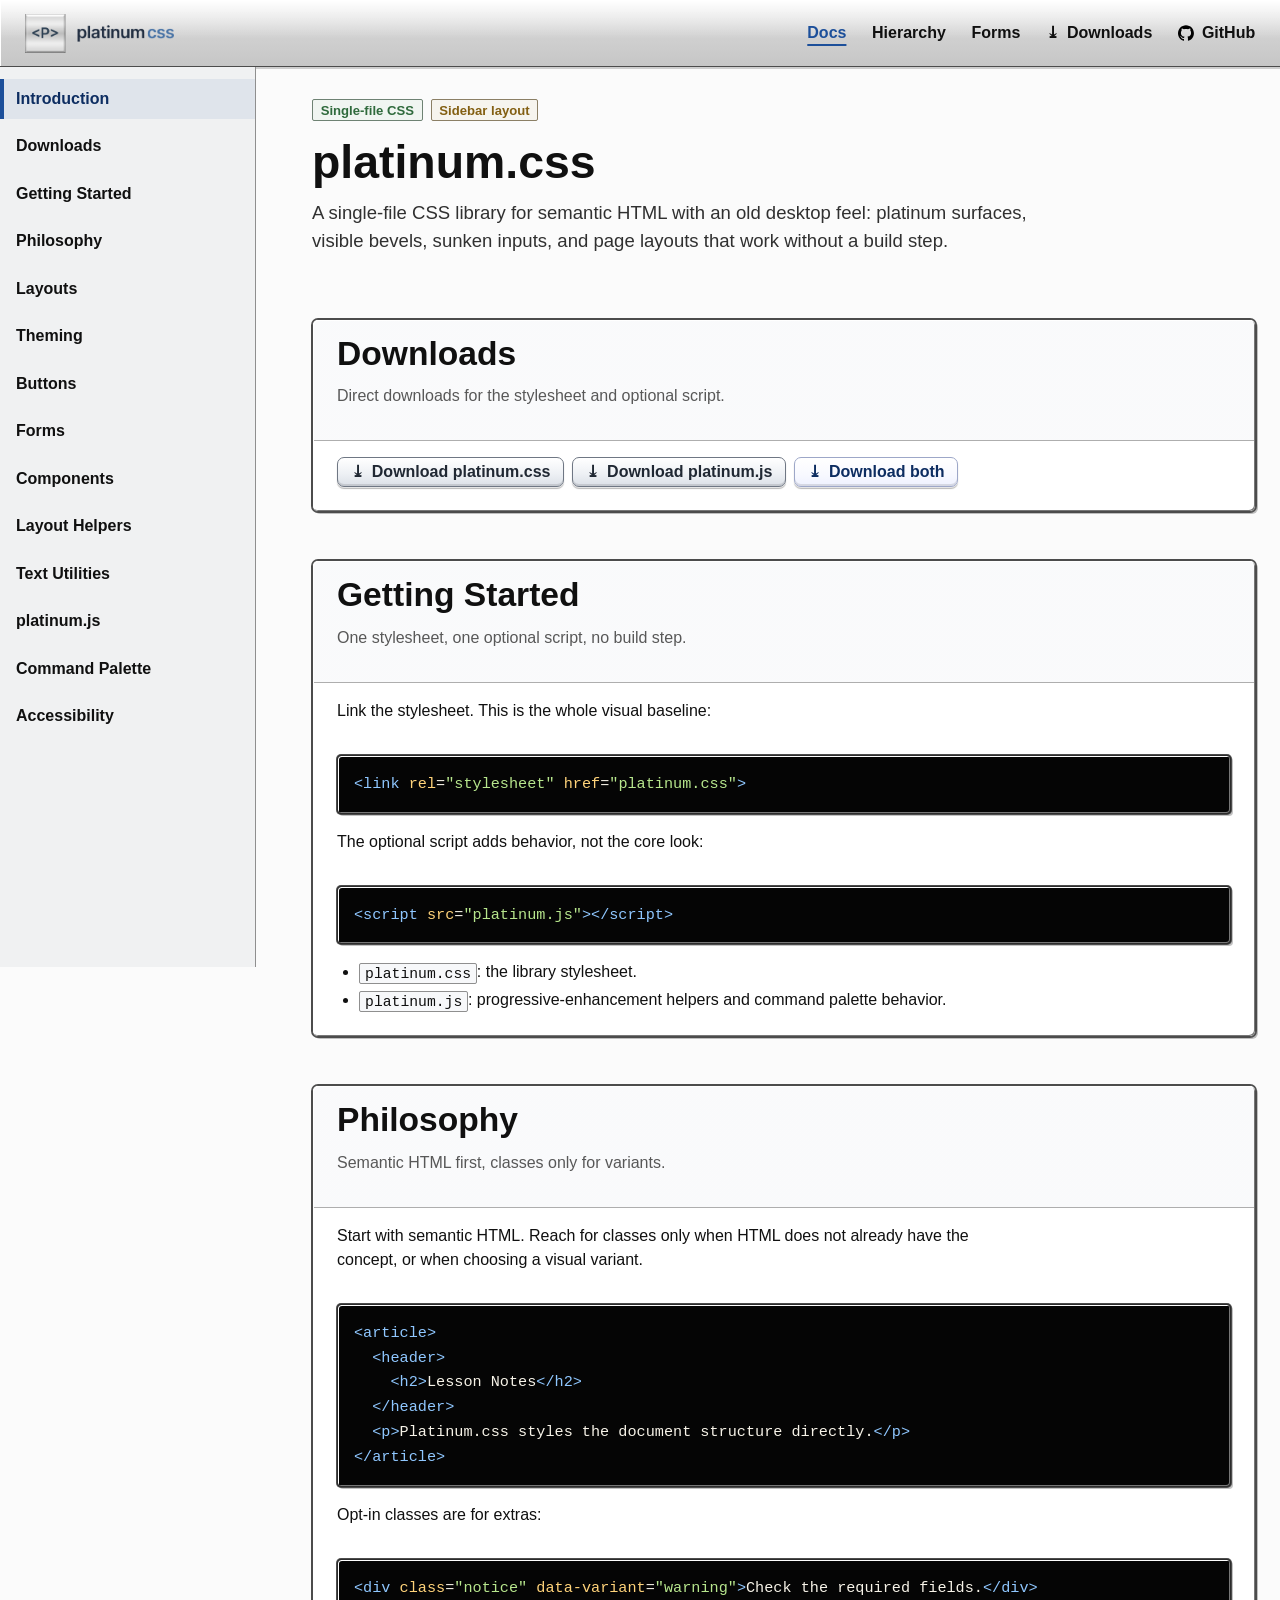
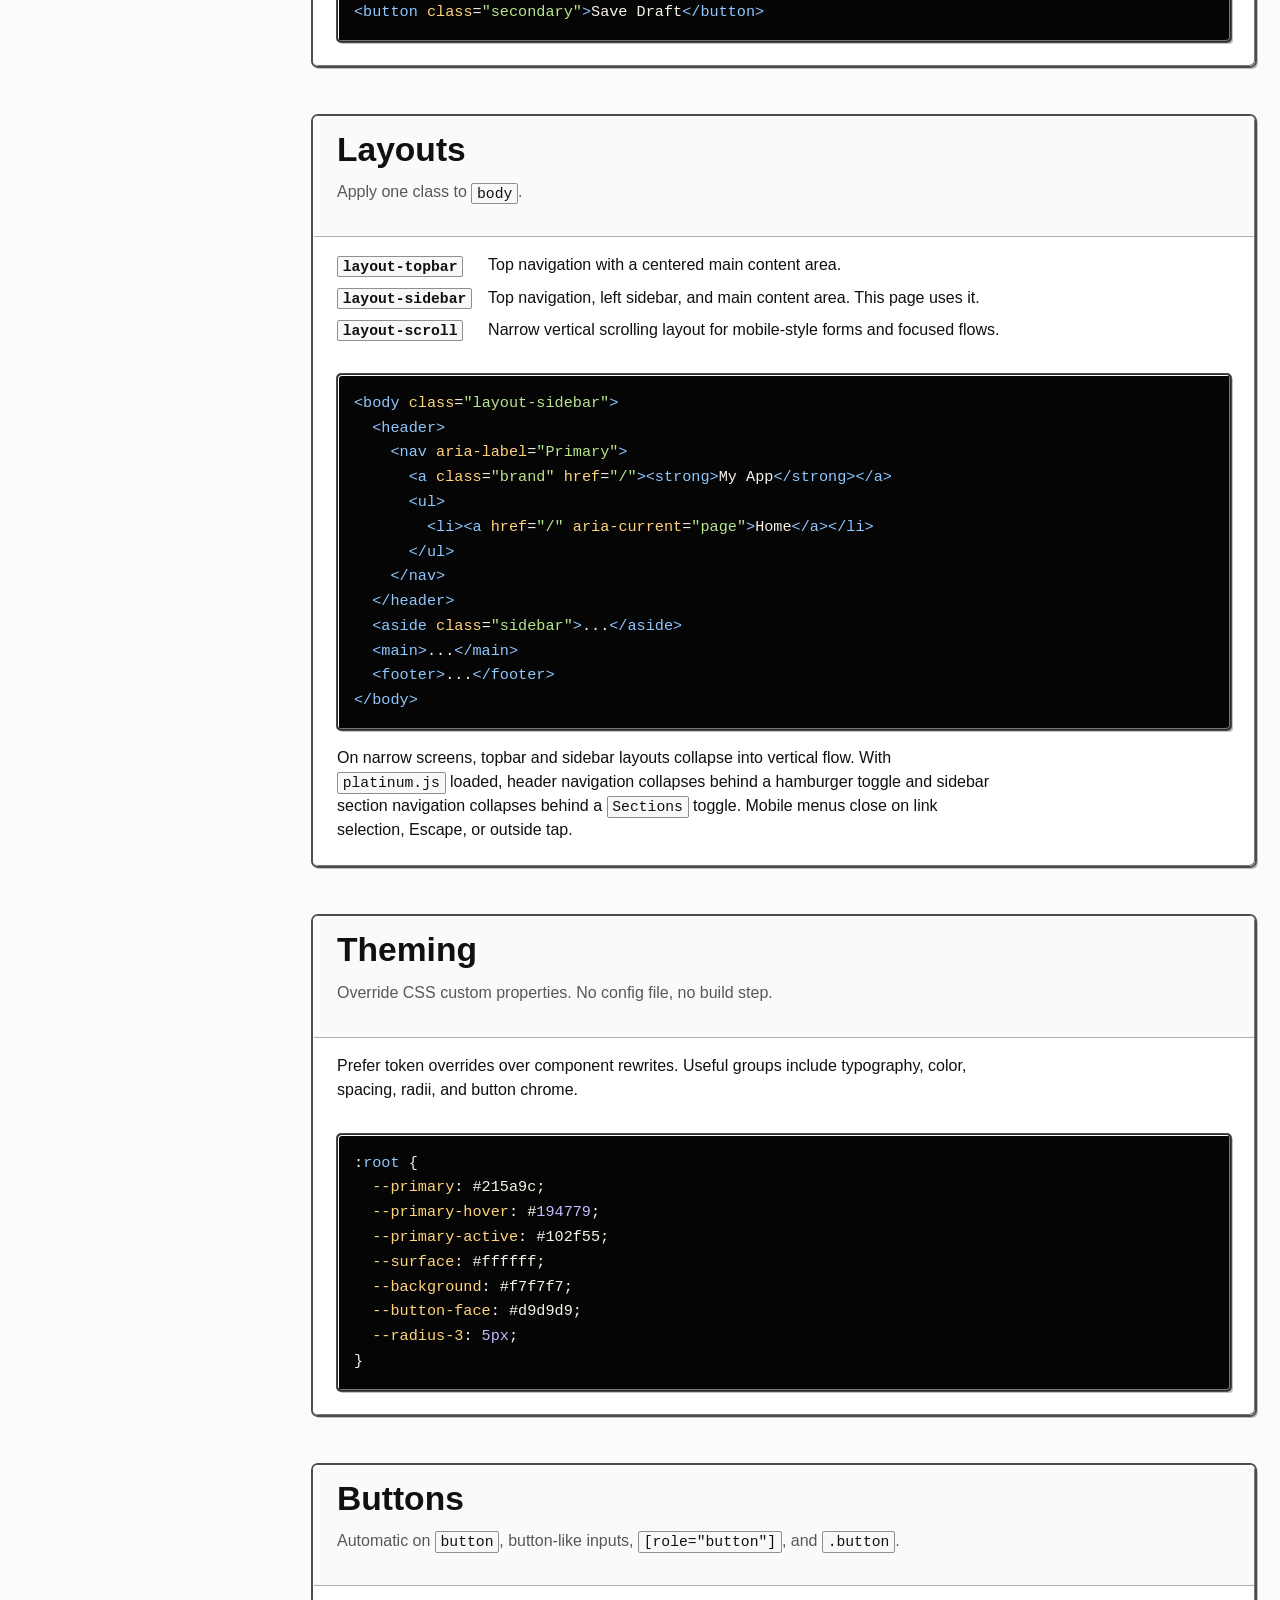
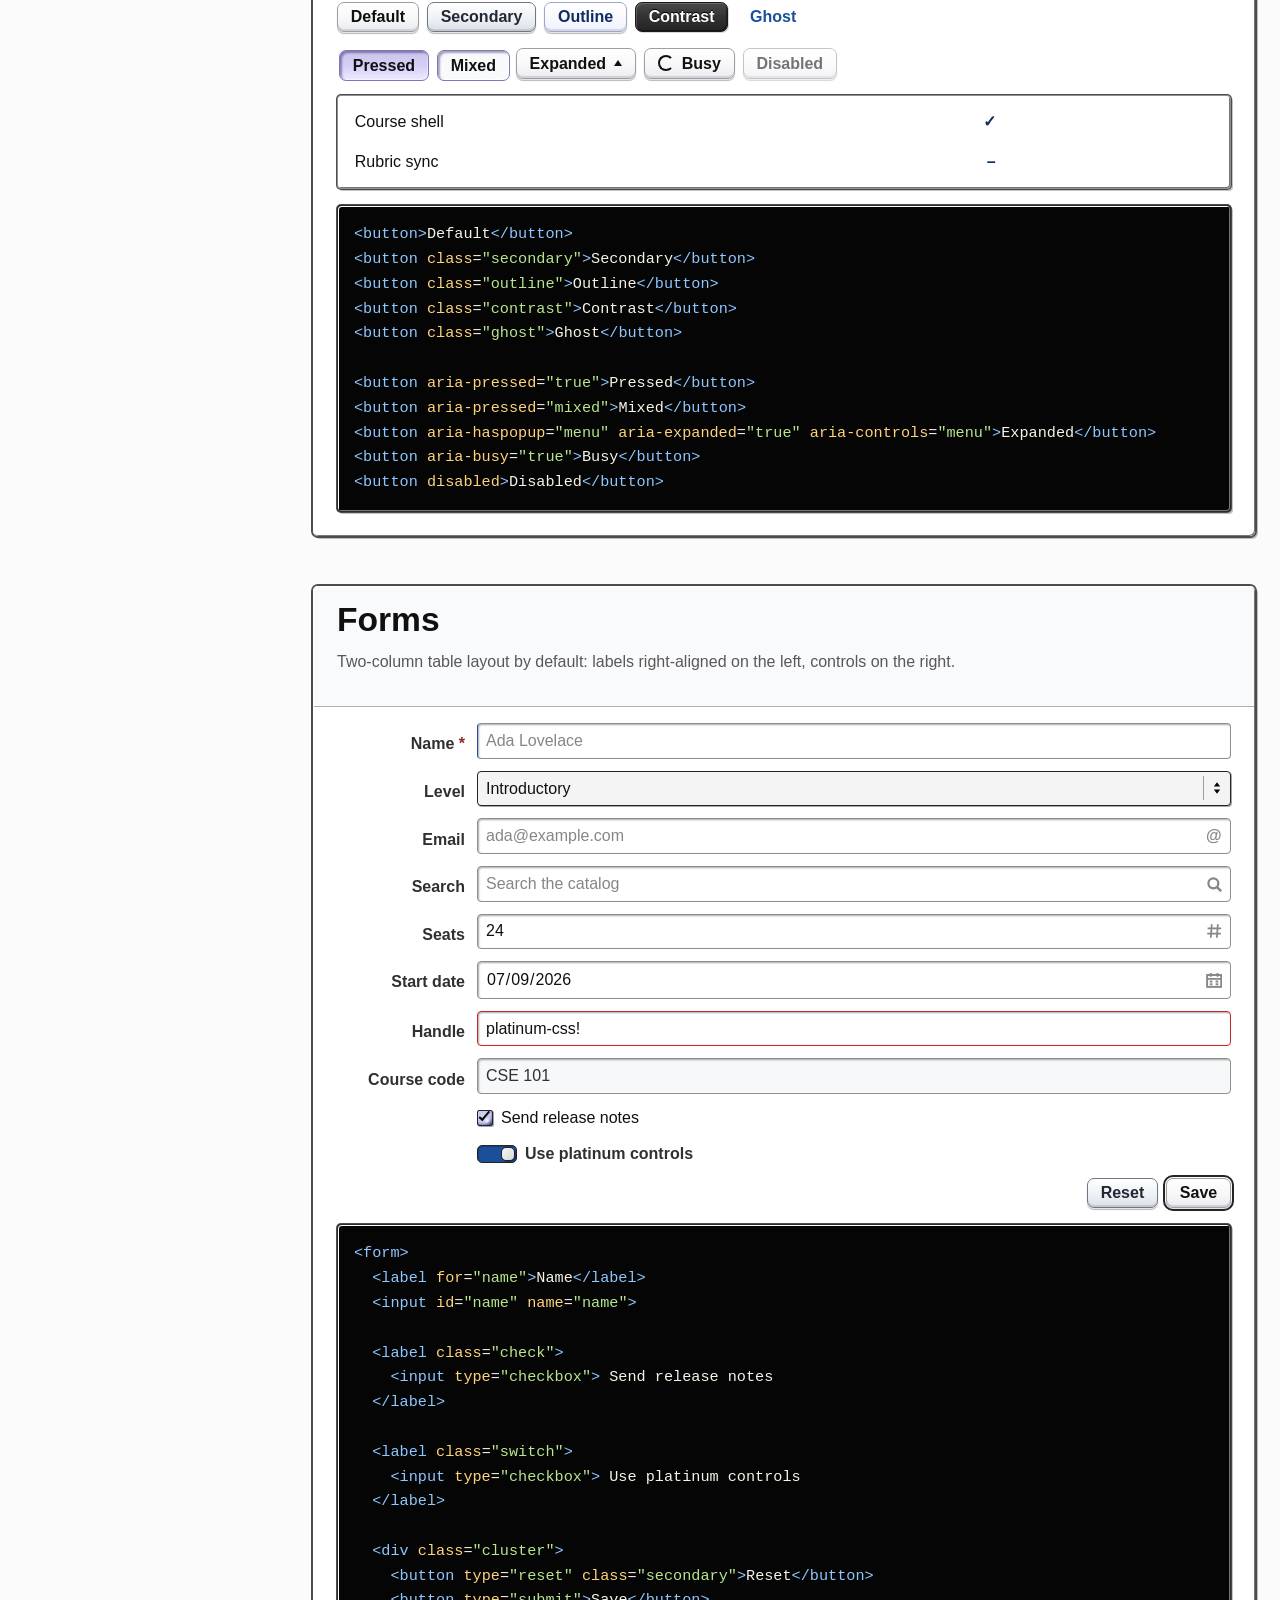
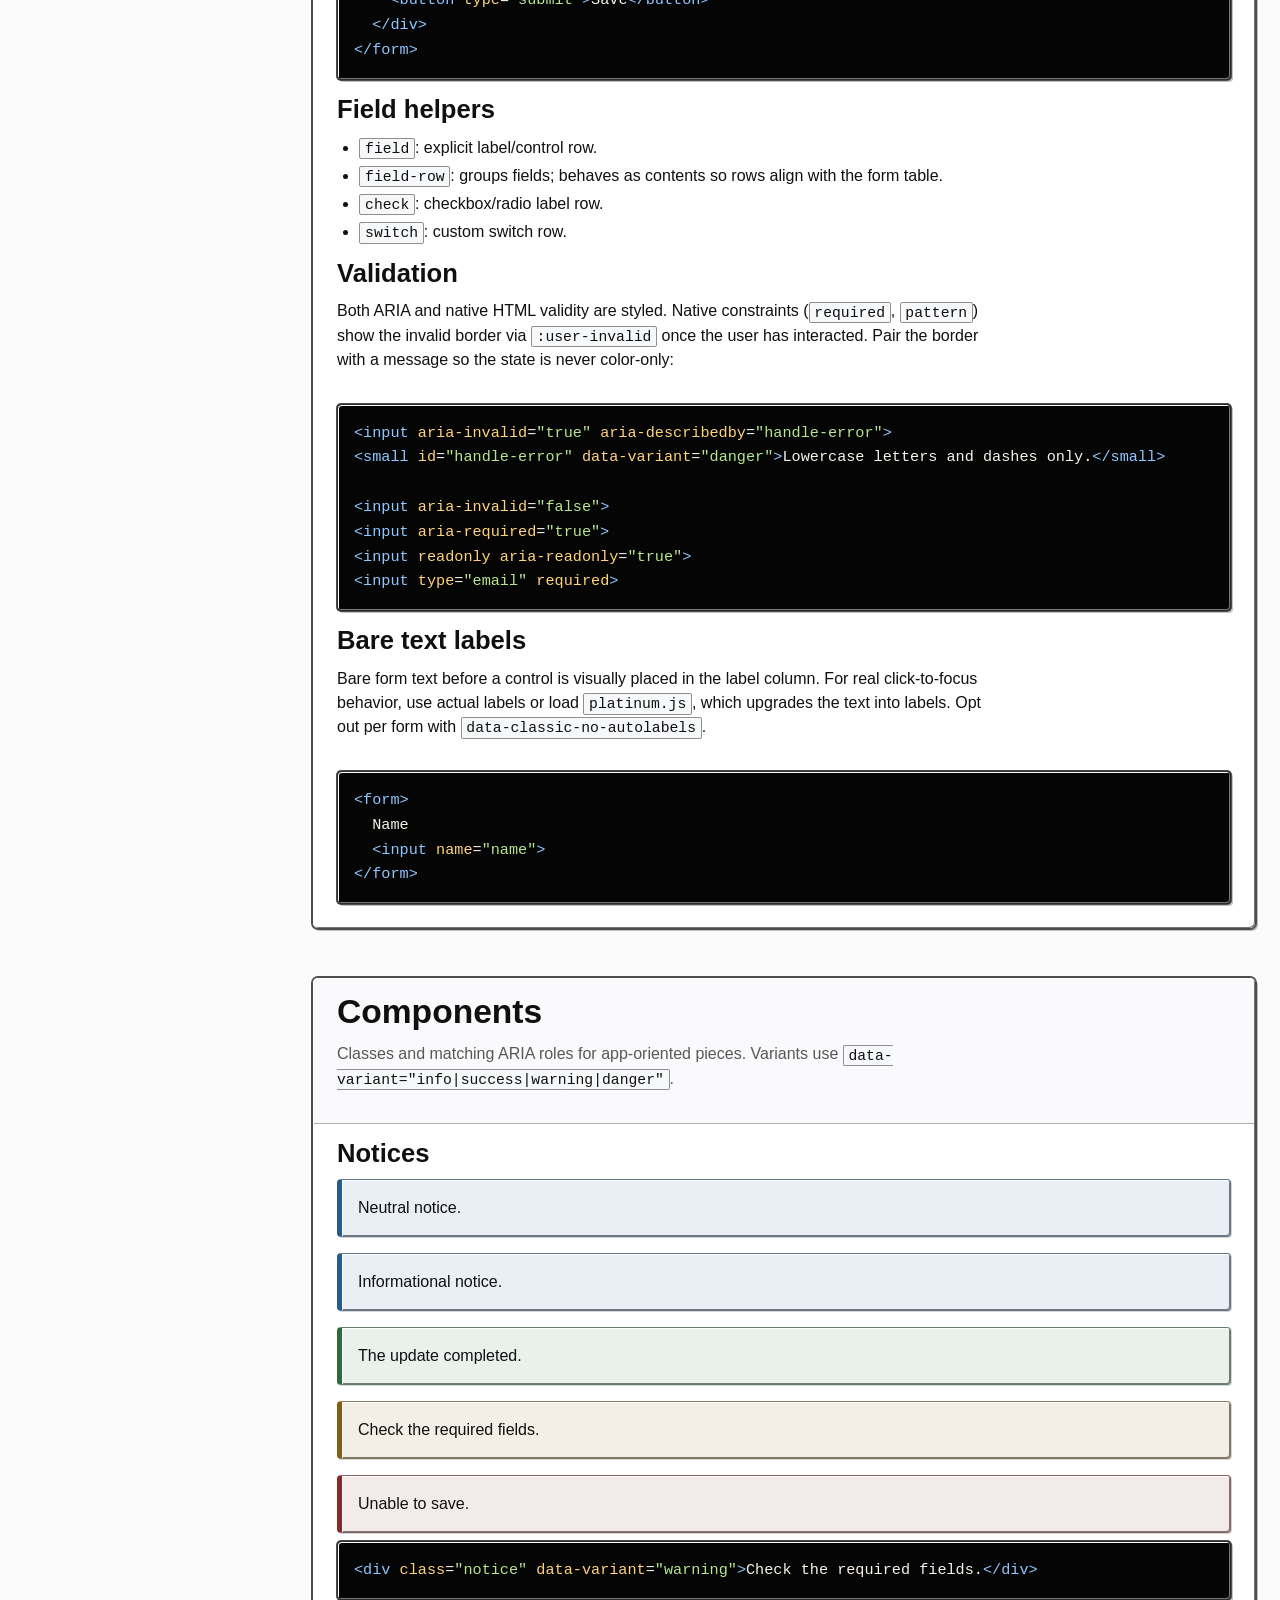
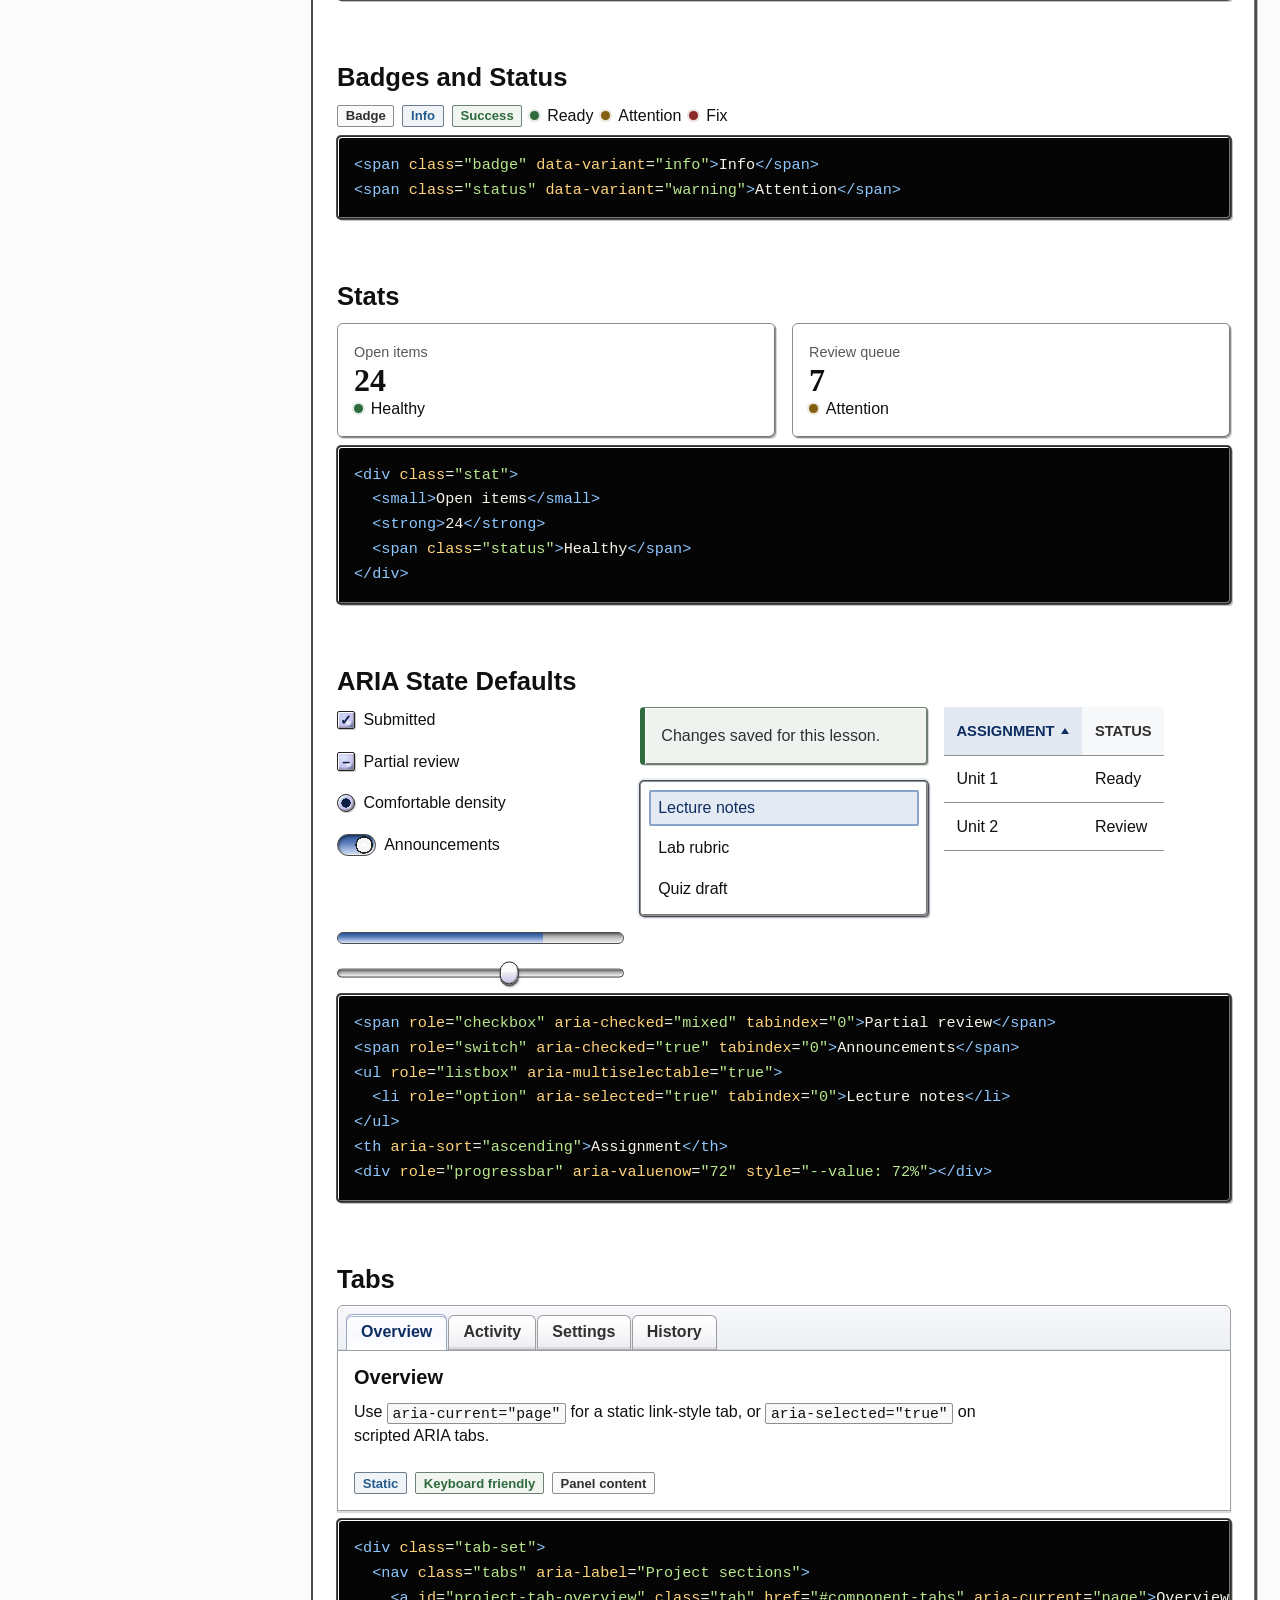
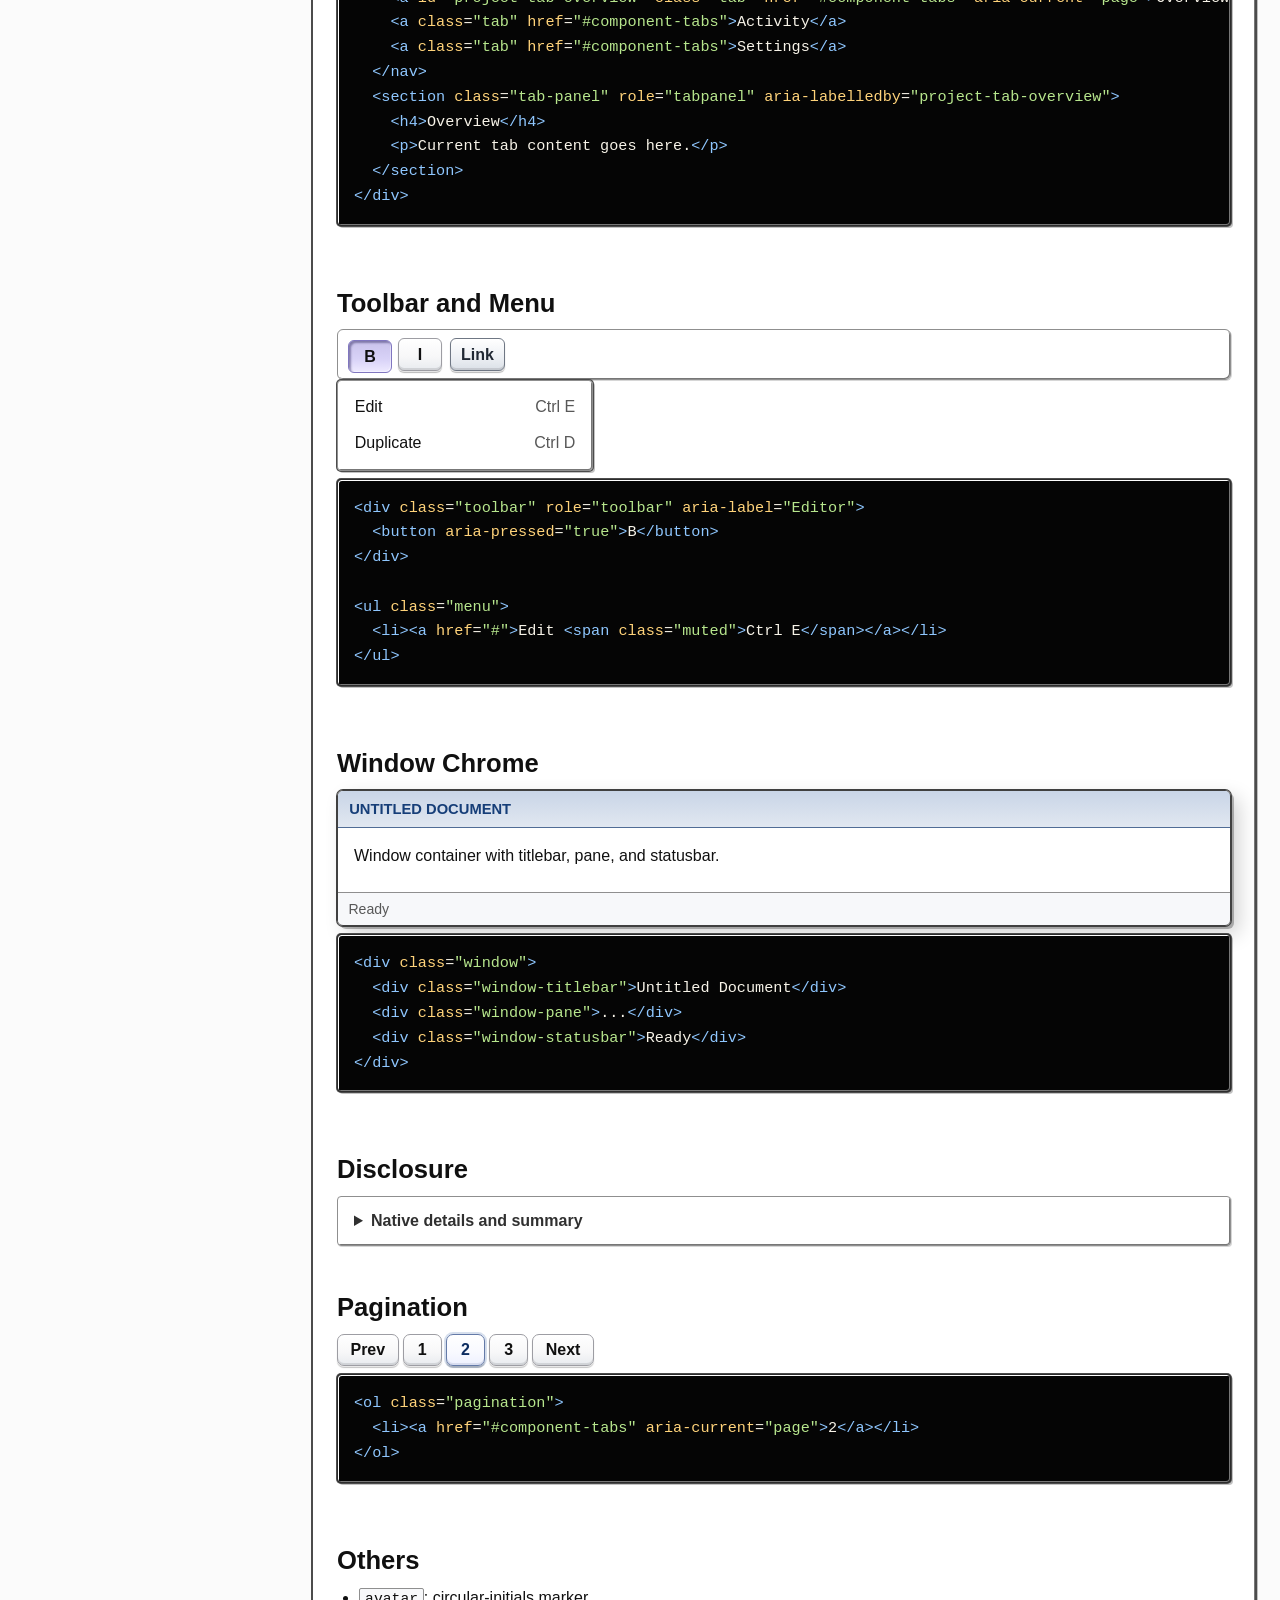
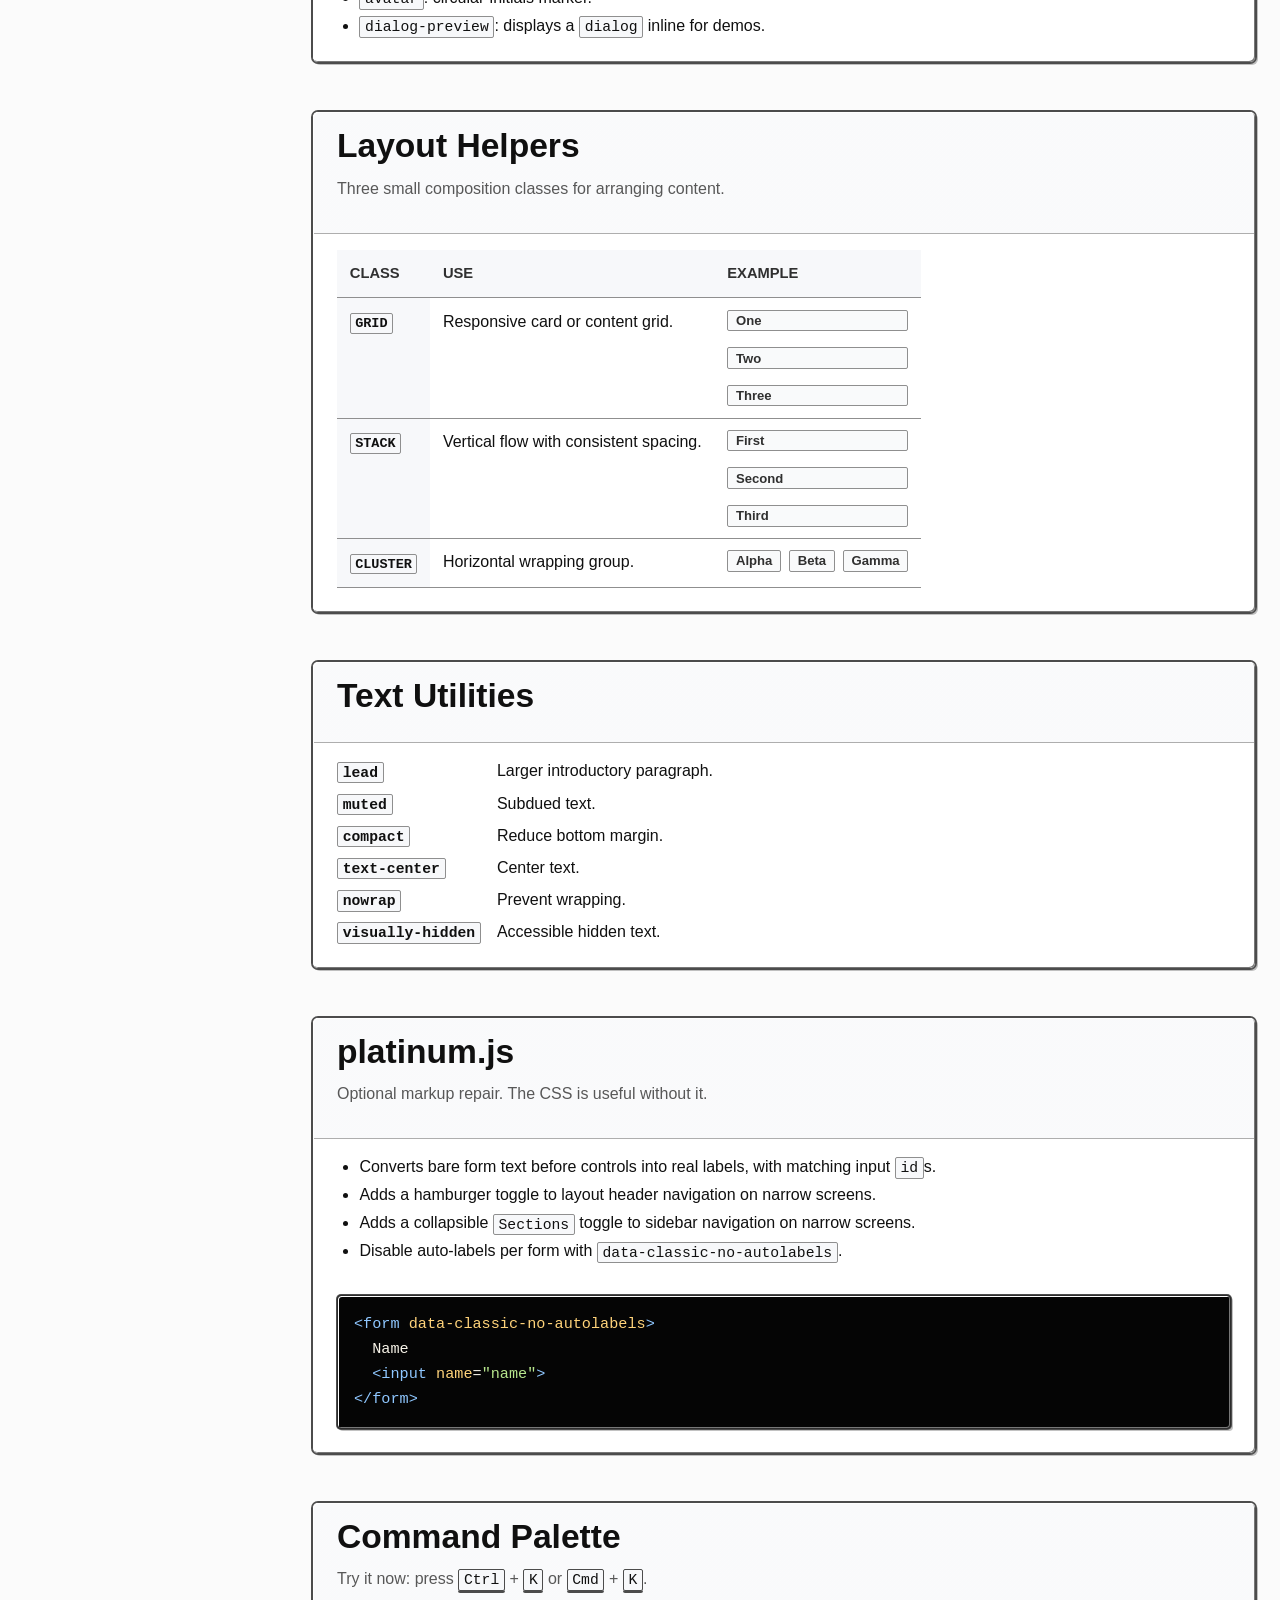
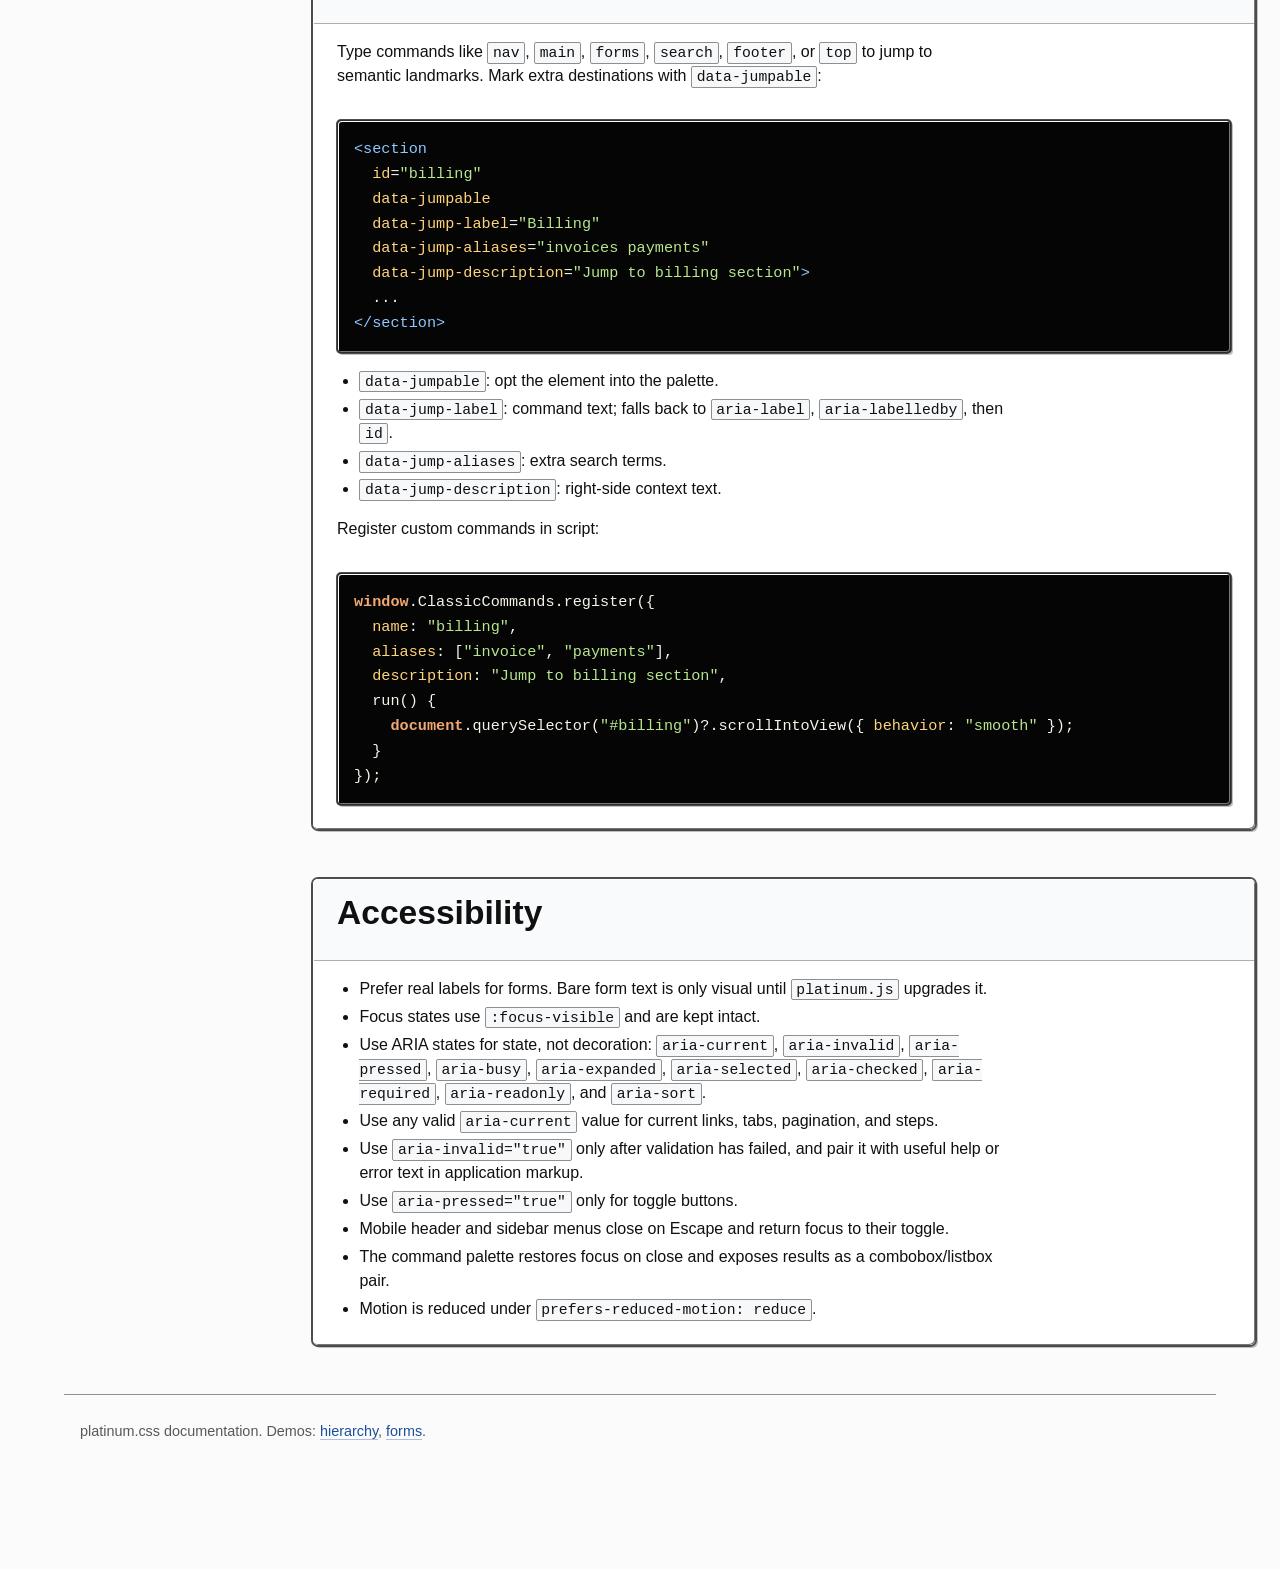
==== commit 4e122940: "Updated button shape, added "hierarchy" page" ====
--- a/index.html
+++ b/index.html
@@ -13,7 +13,7 @@
         <a class="brand" href="index.html"><img class="brand-logo" src="assets/logo.svg" width="1432" height="391" alt="platinum.css"></a>
         <ul>
           <li><a href="index.html" aria-current="page">Docs</a></li>
-          <li><a href="demo/base.html">Base</a></li>
+          <li><a href="demo/base.html">Hierarchy</a></li>
           <li><a href="demo/forms.html">Forms</a></li>
           <li><a class="cluster" href="#downloads"><span aria-hidden="true">&#x2913;</span><span>Downloads</span></a></li>
           <li>
@@ -370,13 +370,13 @@
 &lt;th aria-sort="ascending"&gt;Assignment&lt;/th&gt;
 &lt;div role="progressbar" aria-valuenow="72" style="--value: 72%"&gt;&lt;/div&gt;</code></pre>
 
-        <h3>Tabs</h3>
+        <h3 id="component-tabs">Tabs</h3>
         <div class="tab-set">
           <nav class="tabs" aria-label="Project sections">
-            <a id="project-tab-overview" class="tab" href="#components" aria-current="page">Overview</a>
-            <a class="tab" href="#components">Activity</a>
-            <a class="tab" href="#components">Settings</a>
-            <a class="tab" href="#components">History</a>
+            <a id="project-tab-overview" class="tab" href="#component-tabs" aria-current="page">Overview</a>
+            <a class="tab" href="#component-tabs">Activity</a>
+            <a class="tab" href="#component-tabs">Settings</a>
+            <a class="tab" href="#component-tabs">History</a>
           </nav>
           <section class="tab-panel stack" role="tabpanel" aria-labelledby="project-tab-overview">
             <div>
@@ -392,9 +392,9 @@
         </div>
         <pre><code>&lt;div class="tab-set"&gt;
   &lt;nav class="tabs" aria-label="Project sections"&gt;
-    &lt;a id="project-tab-overview" class="tab" href="#" aria-current="page"&gt;Overview&lt;/a&gt;
-    &lt;a class="tab" href="#"&gt;Activity&lt;/a&gt;
-    &lt;a class="tab" href="#"&gt;Settings&lt;/a&gt;
+    &lt;a id="project-tab-overview" class="tab" href="#component-tabs" aria-current="page"&gt;Overview&lt;/a&gt;
+    &lt;a class="tab" href="#component-tabs"&gt;Activity&lt;/a&gt;
+    &lt;a class="tab" href="#component-tabs"&gt;Settings&lt;/a&gt;
   &lt;/nav&gt;
   &lt;section class="tab-panel" role="tabpanel" aria-labelledby="project-tab-overview"&gt;
     &lt;h4&gt;Overview&lt;/h4&gt;
@@ -443,15 +443,15 @@
         <h3>Pagination</h3>
         <nav aria-label="Pagination example">
           <ol class="pagination">
-            <li><a href="#components">Prev</a></li>
-            <li><a href="#components">1</a></li>
-            <li><a href="#components" aria-current="page">2</a></li>
-            <li><a href="#components">3</a></li>
-            <li><a href="#components">Next</a></li>
+            <li><a href="#component-tabs" aria-label="Previous page">Prev</a></li>
+            <li><a href="#component-tabs">1</a></li>
+            <li><a href="#component-tabs" aria-current="page">2</a></li>
+            <li><a href="#component-tabs">3</a></li>
+            <li><a href="#component-tabs" aria-label="Next page">Next</a></li>
           </ol>
         </nav>
         <pre><code>&lt;ol class="pagination"&gt;
-  &lt;li&gt;&lt;a href="#" aria-current="page"&gt;2&lt;/a&gt;&lt;/li&gt;
+  &lt;li&gt;&lt;a href="#component-tabs" aria-current="page"&gt;2&lt;/a&gt;&lt;/li&gt;
 &lt;/ol&gt;</code></pre>
 
         <h3>Others</h3>
@@ -599,7 +599,7 @@
     </main>
 
     <footer>
-      <small>platinum.css documentation. Demos: <a href="demo/base.html">base</a>, <a href="demo/forms.html">forms</a>.</small>
+      <small>platinum.css documentation. Demos: <a href="demo/base.html">hierarchy</a>, <a href="demo/forms.html">forms</a>.</small>
     </footer>
 
     <script>
--- a/platinum.css
+++ b/platinum.css
@@ -60,7 +60,8 @@
         color-scheme: light;
 
         /* Typography */
-        --font-sans: Verdana, Geneva, Tahoma, sans-serif;
+        --font-sans: Helvetica, Arial, sans-serif;
+        --font-heading: Chicago, "ChicagoFLF", Charcoal, Helvetica, Arial, sans-serif;
         --font-serif: "Palatino Linotype", Palatino, "Book Antiqua", serif;
         --font-mono: "SFMono-Regular", Consolas, "Liberation Mono", Menlo, monospace;
 
@@ -91,21 +92,21 @@
         /* Classic bevel chrome */
         --highlight: #ffffff;
         --lowlight: #777777;
-        --button-face: #d7d7d7;
-        --button-face-light: #f8f8f8;
-        --button-face-hover: #e4e4e4;
-        --button-face-mid: #c9c9c9;
-        --button-face-dark: #9d9d9d;
+        --button-face: #f7f7f8;
+        --button-face-light: #ffffff;
+        --button-face-hover: #e9e5ff;
+        --button-face-mid: #e8ebef;
+        --button-face-dark: #c9c2eb;
         --button-edge: #242424;
-        --button-groove: #6d6d6d;
-        --button-secondary-face: #c9d1d8;
-        --button-secondary-face-hover: #d7e0e7;
-        --button-secondary-face-pressed: #b7c0c8;
-        --button-secondary-edge: #4d5963;
-        --button-secondary-highlight: #f7fbff;
-        --button-blue-face: #dce7fb;
-        --button-blue-mid: #9db7e3;
-        --button-blue-dark: #5b7eb8;
+        --button-groove: #9d9da3;
+        --button-secondary-face: #edf0f4;
+        --button-secondary-face-hover: #f8f9fb;
+        --button-secondary-face-pressed: #c4cad3;
+        --button-secondary-edge: #6f7784;
+        --button-secondary-highlight: #ffffff;
+        --button-blue-face: #e9e5ff;
+        --button-blue-mid: #c8c0ee;
+        --button-blue-dark: #877dca;
         --terminal-bg: #050505;
         --terminal-border: #2c2c2c;
         --terminal-text: #f7f3e8;
@@ -223,7 +224,7 @@
     h5,
     h6 {
         color: var(--text);
-        font-family: var(--font-sans);
+        font-family: var(--font-heading);
         font-weight: 700;
         letter-spacing: 0;
         line-height: 1.08;
@@ -255,7 +256,7 @@
 
     h5,
     h6 {
-        font-family: var(--font-sans);
+        font-family: var(--font-heading);
         font-size: 1rem;
         text-transform: uppercase;
     }
@@ -892,10 +893,13 @@
     }
 
     button.classic-nav-toggle[aria-expanded="true"] {
-        background: linear-gradient(180deg, var(--button-face-dark), #b2b2b2 55%, #c4c4c4);
-        box-shadow:
-            1px 1px 2px rgba(0, 0, 0, 0.35) inset,
-            -1px -1px 0 rgba(255, 255, 255, 0.3) inset;
+        background: linear-gradient(180deg, var(--button-face-dark), #d8d2f7 58%, #eeeaff);
+        border-color: #8076c0;
+        box-shadow:
+            1px 2px 2px rgba(44, 35, 92, 0.38) inset,
+            -1px -1px 0 rgba(255, 255, 255, 0.45) inset,
+            0 1px 0 rgba(255, 255, 255, 0.42),
+            0 2px 1px rgba(0, 0, 0, 0.2);
     }
 
     @media (min-width: 48.001rem) {
@@ -1002,17 +1006,18 @@
     }
 
     /* Buttons */
-    /* OS9 platinum: thin uniform border, shading lives inside the outline. */
+    /* CleanShot-style glossy button: soft face, lavender hover, tight shadow. */
     :is(button, input[type="button"], input[type="submit"], input[type="reset"], [role="button"], .button) {
         align-items: center;
         appearance: none;
-        background: linear-gradient(180deg, var(--button-face-light), var(--button-face) 46%, var(--button-face-mid));
+        background: linear-gradient(180deg, var(--button-face-light), var(--button-face) 58%, var(--button-face-mid));
         border: 1px solid var(--button-groove);
-        border-radius: var(--radius-3);
-        box-shadow:
-            1px 1px 0 rgba(255, 255, 255, 0.85) inset,
-            -1px -1px 0 rgba(0, 0, 0, 0.12) inset,
-            1px 1px 0 rgba(0, 0, 0, 0.16);
+        border-radius: calc(var(--radius-3) + 1px);
+        box-shadow:
+            0 1px 0 rgba(255, 255, 255, 0.95) inset,
+            0 -2px 0 rgba(0, 0, 0, 0.11) inset,
+            0 1px 0 rgba(255, 255, 255, 0.64),
+            0 2px 1px rgba(0, 0, 0, 0.28);
         color: var(--text);
         display: inline-flex;
         font-weight: 700;
@@ -1025,6 +1030,7 @@
         text-align: center;
         text-decoration: none;
         user-select: none;
+        --press-offset: 2px;
     }
 
     body.layout-sidebar>.sidebar button.classic-sidebar-toggle {
@@ -1036,35 +1042,46 @@
     }
 
     :is(button, input[type="button"], input[type="submit"], input[type="reset"], [role="button"], .button):hover {
-        background: linear-gradient(180deg, var(--highlight), var(--button-face-hover) 46%, var(--button-face));
+        background: linear-gradient(180deg, #f8f6ff, var(--button-face-hover) 58%, #d8d1fb);
+        border-color: #958bd6;
+        box-shadow:
+            0 0 0 2px rgba(139, 125, 202, 0.16),
+            0 1px 0 rgba(255, 255, 255, 0.9) inset,
+            0 -3px 0 rgba(76, 61, 160, 0.18) inset,
+            0 1px 0 rgba(255, 255, 255, 0.7),
+            0 3px 2px rgba(0, 0, 0, 0.23);
         color: var(--text);
         text-decoration: none;
     }
 
     :is(button, input[type="button"], input[type="submit"], input[type="reset"], [role="button"], .button):active {
-        background: linear-gradient(180deg, var(--button-face-dark), #b2b2b2 55%, #c4c4c4);
-        box-shadow:
-            1px 1px 2px rgba(0, 0, 0, 0.35) inset,
-            -1px -1px 0 rgba(255, 255, 255, 0.3) inset;
-        transform: translate(1px, 1px);
+        background: linear-gradient(180deg, var(--button-face-dark), #d8d2f7 58%, #eeeaff);
+        border-color: #8076c0;
+        box-shadow:
+            2px 2px 2px rgba(44, 35, 92, 0.46) inset,
+            -1px -1px 0 rgba(255, 255, 255, 0.38) inset,
+            0 1px 0 rgba(255, 255, 255, 0.32);
+        transform: translate(var(--press-offset), var(--press-offset));
     }
 
     :is(button, input[type="button"], input[type="submit"], input[type="reset"], [role="button"], .button)[aria-pressed="true"] {
-        background: linear-gradient(180deg, var(--button-face-dark), #b2b2b2 55%, #c4c4c4);
-        box-shadow:
-            1px 1px 2px rgba(0, 0, 0, 0.35) inset,
-            -1px -1px 0 rgba(255, 255, 255, 0.3) inset;
-        transform: translate(1px, 1px);
+        background: linear-gradient(180deg, var(--button-face-dark), #d8d2f7 58%, #eeeaff);
+        border-color: #8076c0;
+        box-shadow:
+            2px 2px 2px rgba(44, 35, 92, 0.46) inset,
+            -1px -1px 0 rgba(255, 255, 255, 0.38) inset,
+            0 1px 0 rgba(255, 255, 255, 0.32);
+        transform: translate(var(--press-offset), var(--press-offset));
     }
 
     :is(button, input[type="button"], input[type="submit"], input[type="reset"], [role="button"], .button)[aria-pressed="mixed"] {
         background:
-            repeating-linear-gradient(135deg, color-mix(in srgb, var(--button-secondary-face) 86%, var(--surface)) 0 0.38rem, var(--button-secondary-face) 0.38rem 0.76rem);
-        border-color: var(--button-secondary-edge) var(--button-secondary-highlight) var(--button-secondary-highlight) var(--button-secondary-edge);
-        box-shadow:
-            1px 1px 0 var(--button-groove) inset,
+            repeating-linear-gradient(135deg, color-mix(in srgb, var(--button-secondary-face-hover) 84%, var(--surface)) 0 0.38rem, var(--button-secondary-face-hover) 0.38rem 0.76rem);
+        border-color: #8076c0;
+        box-shadow:
+            2px 2px 2px rgba(44, 35, 92, 0.42) inset,
             -1px -1px 0 var(--button-face-light) inset;
-        transform: translate(1px, 1px);
+        transform: translate(var(--press-offset), var(--press-offset));
     }
 
     :is(button, [role="button"], .button)[aria-expanded]:not(.classic-nav-toggle):not(.classic-sidebar-toggle)::after,
@@ -1083,13 +1100,21 @@
     }
 
     :is(button, input[type="button"], input[type="submit"], input[type="reset"], [role="button"], .button).secondary {
-        background: linear-gradient(180deg, #e8eef4, #d0d9e1 46%, #bcc6cf);
-        color: var(--text);
+        background: linear-gradient(180deg, var(--button-secondary-highlight), var(--button-secondary-face) 58%, #dbe0e7);
+        border-color: var(--button-secondary-edge);
+        color: #202833;
     }
 
     :is(button, input[type="button"], input[type="submit"], input[type="reset"], [role="button"], .button).secondary:hover {
-        background: linear-gradient(180deg, #f3f8fc, #dde6ed 46%, #c9d3dc);
-        color: var(--text);
+        background: linear-gradient(180deg, #ffffff, var(--button-secondary-face-hover) 58%, #d2d8e1);
+        border-color: #606977;
+        box-shadow:
+            0 0 0 2px rgba(96, 105, 119, 0.14),
+            0 1px 0 rgba(255, 255, 255, 0.9) inset,
+            0 -3px 0 rgba(72, 82, 96, 0.15) inset,
+            0 1px 0 rgba(255, 255, 255, 0.7),
+            0 3px 2px rgba(0, 0, 0, 0.21);
+        color: #1a222d;
     }
 
     :is(button, input[type="button"], input[type="submit"], input[type="reset"], [role="button"], .button).contrast {
@@ -1104,16 +1129,31 @@
     }
 
     :is(button, input[type="button"], input[type="submit"], input[type="reset"], [role="button"], .button).outline {
-        background: linear-gradient(180deg, #eef3fd, #dbe5f8 46%, #c2d1ec);
+        background: linear-gradient(180deg, #ffffff, #f8f9ff 58%, #eef1ff);
+        border-color: #9da7c8;
         color: #0d2d61;
     }
 
     :is(button, input[type="button"], input[type="submit"], input[type="reset"], [role="button"], .button).secondary:active {
-        background: linear-gradient(180deg, #8f9aa4, #a7b1ba 55%, var(--button-secondary-face-pressed));
+        background: linear-gradient(180deg, #a6adb8, var(--button-secondary-face-pressed) 58%, #eef1f5);
+        border-color: #545e6b;
+        box-shadow:
+            2px 2px 2px rgba(32, 40, 51, 0.42) inset,
+            -1px -1px 0 rgba(255, 255, 255, 0.38) inset,
+            0 1px 0 rgba(255, 255, 255, 0.32);
+    }
+
+    :is(button, input[type="button"], input[type="submit"], input[type="reset"], [role="button"], .button).secondary[aria-pressed="true"] {
+        background: linear-gradient(180deg, #a6adb8, var(--button-secondary-face-pressed) 58%, #eef1f5);
+        border-color: #545e6b;
+        box-shadow:
+            2px 2px 2px rgba(32, 40, 51, 0.42) inset,
+            -1px -1px 0 rgba(255, 255, 255, 0.38) inset,
+            0 1px 0 rgba(255, 255, 255, 0.32);
     }
 
     :is(button, input[type="button"], input[type="submit"], input[type="reset"], [role="button"], .button).outline:active {
-        background: linear-gradient(180deg, #7f99c4, var(--button-blue-mid) 55%, #c9d8f2);
+        background: linear-gradient(180deg, #c6c0e6, var(--button-blue-mid) 58%, #eeeaff);
     }
 
     :is(button, input[type="button"], input[type="submit"], input[type="reset"], [role="button"], .button).contrast:active {
@@ -1269,8 +1309,10 @@
         appearance: none;
         background: #ffffff;
         border: 1px solid var(--border);
-        border-radius: 0;
-        box-shadow: 1px 1px 1px rgba(0, 0, 0, 0.22) inset;
+        border-radius: var(--radius-2);
+        box-shadow:
+            1px 1px 2px rgba(0, 0, 0, 0.34) inset,
+            -1px -1px 0 rgba(255, 255, 255, 0.88) inset;
         color: var(--text);
         font-weight: 400;
         min-height: 1.9rem;
@@ -1303,7 +1345,7 @@
             linear-gradient(180deg, var(--button-groove), var(--button-groove)) calc(100% - 1.6rem) 50% / 1px calc(100% - 0.55rem) no-repeat,
             #f4f4f4;
         border: 1px solid var(--button-edge);
-        border-radius: var(--radius-1);
+        border-radius: var(--radius-2);
         box-shadow: 1px 1px 0 rgba(0, 0, 0, 0.35);
         padding-right: 2rem;
     }
@@ -1347,7 +1389,7 @@
     }
 
     input[type="email"] {
-        background: url('data:image/svg+xml,<svg xmlns="http://www.w3.org/2000/svg" viewBox="0 0 10 10"><text x="9.7" y="8.4" font-family="Verdana,sans-serif" font-size="10" font-weight="bold" text-anchor="end" fill="%23878787">@</text></svg>') calc(100% - 0.5rem) 50% / 1rem no-repeat #ffffff;
+        background: url('data:image/svg+xml,<svg xmlns="http://www.w3.org/2000/svg" viewBox="0 0 10 10"><text x="9.7" y="8.4" font-family="Helvetica,Arial,sans-serif" font-size="10" font-weight="bold" text-anchor="end" fill="%23878787">@</text></svg>') calc(100% - 0.5rem) 50% / 1rem no-repeat #ffffff;
     }
 
     input[type="tel"] {
@@ -1570,14 +1612,14 @@
     select[aria-invalid]:not([aria-invalid="false"]),
     textarea[aria-invalid]:not([aria-invalid="false"]),
     :is([role="textbox"], [role="searchbox"], [role="combobox"], [role="spinbutton"])[aria-invalid]:not([aria-invalid="false"]) {
-        border-color: var(--danger) #ffffff #ffffff var(--danger);
+        border-color: var(--invalid);
     }
 
     input[aria-invalid="false"],
     select[aria-invalid="false"],
     textarea[aria-invalid="false"],
     :is([role="textbox"], [role="searchbox"], [role="combobox"], [role="spinbutton"])[aria-invalid="false"] {
-        border-color: var(--success) #ffffff #ffffff var(--success);
+        border-color: var(--valid);
     }
 
     /* Field messages: pair the border tint with visible text */
@@ -2042,7 +2084,7 @@
             1px 1px 0 var(--highlight) inset,
             -1px -1px 0 var(--button-groove) inset,
             0 2px 0 #5f5f5f,
-            1px 3px 5px rgba(0, 0, 0, 0.22);
+            1px 3px 2px rgba(0, 0, 0, 0.22);
         content: "";
         height: 1.45rem;
         left: var(--value, 50%);
@@ -2068,15 +2110,16 @@
     [role="tablist"] {
         align-items: flex-end;
         background:
-            linear-gradient(180deg, color-mix(in srgb, var(--surface-3) 78%, var(--highlight)), var(--button-face-mid));
-        border: 1px solid var(--border-strong);
-        border-radius: var(--radius-2) var(--radius-2) 0 0;
-        box-shadow:
-            1px 1px 0 var(--highlight) inset,
-            -1px 0 0 color-mix(in srgb, var(--lowlight) 75%, transparent) inset;
+            linear-gradient(180deg, #f8f9fb, #eceff4);
+        border: 1px solid var(--button-groove);
+        border-radius: var(--radius-3) var(--radius-3) 0 0;
+        box-shadow:
+            0 1px 0 rgba(255, 255, 255, 0.9) inset,
+            0 -1px 0 rgba(0, 0, 0, 0.08) inset;
         display: flex;
         flex-wrap: nowrap;
-        gap: 0;
+        gap: 1px;
+        justify-content: flex-start;
         min-width: 0;
         overflow-x: auto;
         overflow-y: hidden;
@@ -2089,29 +2132,30 @@
     [role="tab"] {
         align-items: center;
         background:
-            linear-gradient(180deg, var(--button-face-light), var(--button-face) 56%, var(--button-face-mid));
-        border-color: var(--highlight) var(--button-edge) var(--button-edge) var(--highlight);
+            linear-gradient(180deg, var(--button-face-light), var(--button-face) 58%, var(--button-face-mid));
+        border-color: var(--button-groove) var(--button-groove) color-mix(in srgb, var(--button-groove) 82%, var(--surface)) var(--button-groove);
         border-style: solid;
-        border-width: 2px 2px 1px;
-        border-radius: var(--radius-2) var(--radius-2) 0 0;
-        box-shadow:
-            1px 1px 0 var(--highlight) inset,
-            -1px 0 0 var(--button-groove) inset;
+        border-width: 1px;
+        border-radius: var(--radius-3) var(--radius-3) 0 0;
+        box-shadow:
+            0 1px 0 rgba(255, 255, 255, 0.9) inset,
+            0 -2px 0 rgba(0, 0, 0, 0.07) inset,
+            0 2px 1px rgba(0, 0, 0, 0.12);
         color: var(--muted-strong);
         display: inline-flex;
         flex: 0 0 auto;
         font-weight: 700;
         line-height: 1.2;
-        margin-right: -1px;
         max-width: min(18rem, calc(100vw - 4rem));
-        min-height: 2.25rem;
+        min-height: 2.16rem;
         min-width: 0;
         overflow: hidden;
-        padding: 0.45rem 0.9rem 0.52rem;
+        padding: 0.4rem 0.88rem 0.46rem;
         position: relative;
         text-decoration: none;
         text-overflow: ellipsis;
         white-space: nowrap;
+        --press-offset: 1px;
     }
 
     nav.tabs a.tab:visited,
@@ -2123,15 +2167,15 @@
     .tab[aria-current]:not([aria-current="false"]),
     [role="tab"][aria-selected="true"] {
         background:
-            linear-gradient(180deg, var(--highlight), var(--surface) 54%, var(--surface));
-        border-color: var(--button-edge) var(--button-edge) var(--surface) var(--button-edge);
-        box-shadow:
-            1px 1px 0 var(--highlight) inset,
-            0 2px 0 color-mix(in srgb, var(--primary) 86%, var(--highlight)) inset;
+            linear-gradient(180deg, #ffffff, #f8f9ff 58%, var(--surface));
+        border-color: #9da7c8 #9da7c8 var(--surface) #9da7c8;
+        box-shadow:
+            0 1px 0 var(--highlight) inset,
+            0 2px 0 color-mix(in srgb, var(--primary) 42%, transparent) inset;
         color: var(--primary-active);
         margin-bottom: -1px;
-        min-height: 2.45rem;
-        padding-bottom: 0.66rem;
+        min-height: 2.28rem;
+        padding-bottom: 0.5rem;
         z-index: 1;
     }
 
@@ -2139,15 +2183,40 @@
     .tab:hover,
     [role="tab"]:hover {
         background:
-            linear-gradient(180deg, var(--highlight), var(--button-face-hover) 56%, var(--button-face));
-        color: var(--primary);
+            linear-gradient(180deg, #ffffff, #f4f3ff 58%, #e8e5ff);
+        border-color: #a69cdd;
+        color: var(--primary-hover);
     }
 
     nav.tabs a.tab[aria-current]:not([aria-current="false"]):hover,
     .tab[aria-current]:not([aria-current="false"]):hover,
     [role="tab"][aria-selected="true"]:hover {
         background:
-            linear-gradient(180deg, var(--highlight), var(--surface) 54%, var(--surface));
+            linear-gradient(180deg, #ffffff, #f8f9ff 58%, var(--surface));
+        color: var(--primary-active);
+    }
+
+    nav.tabs a.tab:active,
+    .tab:active,
+    [role="tab"]:active {
+        background:
+            linear-gradient(180deg, #d8d2f7, #e8e5ff 58%, #f8f6ff);
+        border-color: #8f85ca;
+        box-shadow:
+            1px 2px 2px rgba(44, 35, 92, 0.32) inset,
+            -1px -1px 0 rgba(255, 255, 255, 0.42) inset;
+        color: var(--primary-active);
+    }
+
+    nav.tabs a.tab[aria-current]:not([aria-current="false"]):active,
+    .tab[aria-current]:not([aria-current="false"]):active,
+    [role="tab"][aria-selected="true"]:active {
+        background:
+            linear-gradient(180deg, #e4e0fa, #f0edff 58%, var(--surface));
+        border-color: #8f85ca #8f85ca var(--surface) #8f85ca;
+        box-shadow:
+            1px 2px 2px rgba(44, 35, 92, 0.24) inset,
+            0 2px 0 color-mix(in srgb, var(--primary) 34%, transparent) inset;
         color: var(--primary-active);
     }
 
@@ -2155,11 +2224,11 @@
     .tabs + :where(.tab-panel, [role="tabpanel"]),
     [role="tablist"] + :where(.tab-panel, [role="tabpanel"]) {
         background: var(--surface);
-        border: 1px solid var(--border-strong);
+        border: 1px solid var(--button-groove);
         border-top: 0;
         box-shadow:
-            1px 0 0 var(--highlight) inset,
-            -1px -1px 0 var(--lowlight) inset;
+            0 1px 0 var(--highlight) inset,
+            0 2px 1px rgba(0, 0, 0, 0.14);
         margin-top: 0;
         padding: var(--space-4);
     }
@@ -2174,8 +2243,8 @@
     }
 
     :where(nav.tabs, .tabs, [role="tablist"])[aria-orientation="vertical"] :where(.tab, [role="tab"]) {
-        border-radius: var(--radius-2);
-        border-width: 2px;
+        border-radius: var(--radius-3);
+        border-width: 1px;
         justify-content: flex-start;
         margin-right: 0;
         max-width: none;
@@ -2184,10 +2253,10 @@
 
     :where(nav.tabs, .tabs, [role="tablist"])[aria-orientation="vertical"] :where(.tab, [role="tab"])[aria-current]:not([aria-current="false"]),
     :where(nav.tabs, .tabs, [role="tablist"])[aria-orientation="vertical"] [role="tab"][aria-selected="true"] {
-        border-color: var(--button-edge) var(--button-edge) var(--button-edge) var(--primary);
+        border-color: #9da7c8 #9da7c8 #9da7c8 var(--primary);
         margin-bottom: 0;
-        min-height: 2.25rem;
-        padding-bottom: 0.52rem;
+        min-height: 2.16rem;
+        padding-bottom: 0.46rem;
     }
 
     .toolbar {
@@ -2542,7 +2611,7 @@
         align-items: center;
         display: flex;
         flex-wrap: wrap;
-        gap: var(--space-2);
+        gap: var(--space-1);
         list-style: none;
         padding-left: 0;
     }
@@ -2553,33 +2622,70 @@
 
     .pagination a {
         align-items: center;
-        background: var(--button-face);
-        border: 2px solid;
-        border-color: var(--highlight) var(--button-edge) var(--button-edge) var(--highlight);
-        border-radius: var(--radius-3);
-        box-shadow:
-            1px 1px 0 var(--button-face-light) inset,
-            -1px -1px 0 var(--button-groove) inset;
+        background: linear-gradient(180deg, var(--button-face-light), var(--button-face) 58%, var(--button-face-mid));
+        border: 1px solid var(--button-groove);
+        border-radius: calc(var(--radius-3) + 1px);
+        box-shadow:
+            0 1px 0 rgba(255, 255, 255, 0.95) inset,
+            0 -2px 0 rgba(0, 0, 0, 0.1) inset,
+            0 1px 0 rgba(255, 255, 255, 0.64),
+            0 2px 1px rgba(0, 0, 0, 0.23);
+        color: var(--text);
         display: inline-flex;
+        font-weight: 700;
         justify-content: center;
-        min-height: var(--control-height);
-        min-width: 2.75rem;
-        padding: 0.5rem 0.9rem 0.56rem;
+        line-height: 1.2;
+        min-height: 2rem;
+        min-width: 2.45rem;
+        padding: 0.32rem 0.78rem 0.38rem;
         text-decoration: none;
         user-select: none;
+        --press-offset: 2px;
     }
 
     .pagination a:visited {
         color: var(--text);
     }
 
+    .pagination a:hover {
+        background: linear-gradient(180deg, #f8f6ff, var(--button-face-hover) 58%, #d8d1fb);
+        border-color: #958bd6;
+        box-shadow:
+            0 0 0 2px rgba(139, 125, 202, 0.14),
+            0 1px 0 rgba(255, 255, 255, 0.9) inset,
+            0 -3px 0 rgba(76, 61, 160, 0.16) inset,
+            0 1px 0 rgba(255, 255, 255, 0.7),
+            0 3px 2px rgba(0, 0, 0, 0.2);
+        color: var(--text);
+        text-decoration: none;
+    }
+
     .pagination a[aria-current]:not([aria-current="false"]) {
-        background: var(--surface);
-        border-color: color-mix(in srgb, var(--primary) 22%, var(--border-strong));
-        box-shadow:
-            1px 1px 0 color-mix(in srgb, var(--button-groove) 45%, transparent) inset,
-            -1px -1px 0 var(--highlight) inset;
-        color: var(--primary);
+        background: linear-gradient(180deg, #ffffff, #f8f9ff 58%, #eef1ff);
+        border-color: #647aa8;
+        box-shadow:
+            0 0 0 2px color-mix(in srgb, var(--primary) 18%, transparent),
+            0 1px 0 var(--highlight) inset,
+            0 -2px 0 rgba(13, 45, 97, 0.1) inset,
+            0 2px 1px rgba(0, 0, 0, 0.23);
+        color: var(--primary-active);
+    }
+
+    .pagination a[aria-current]:not([aria-current="false"]):hover {
+        background: linear-gradient(180deg, #ffffff, #f4f6ff 58%, #e3e9fb);
+        color: var(--primary-active);
+    }
+
+    .pagination a:active,
+    .pagination a[aria-current]:not([aria-current="false"]):active {
+        background: linear-gradient(180deg, var(--button-face-dark), #d8d2f7 58%, #eeeaff);
+        border-color: #8076c0;
+        box-shadow:
+            2px 2px 2px rgba(44, 35, 92, 0.46) inset,
+            -1px -1px 0 rgba(255, 255, 255, 0.38) inset,
+            0 1px 0 rgba(255, 255, 255, 0.32);
+        color: var(--primary-active);
+        text-decoration: none;
     }
 
     /* Window chrome and command palette */
@@ -2806,7 +2912,7 @@
 
     /* Press is much faster than the release so controls feel light. */
     :is(button, input[type="button"], input[type="submit"], input[type="reset"], [role="button"], .button, .menu a, .menu button, .pagination a, [role="tab"], nav a):active {
-        transform: translate(1px, 1px);
+        transform: translate(var(--press-offset, 1px), var(--press-offset, 1px));
         transition-duration: 15ms;
     }
 
